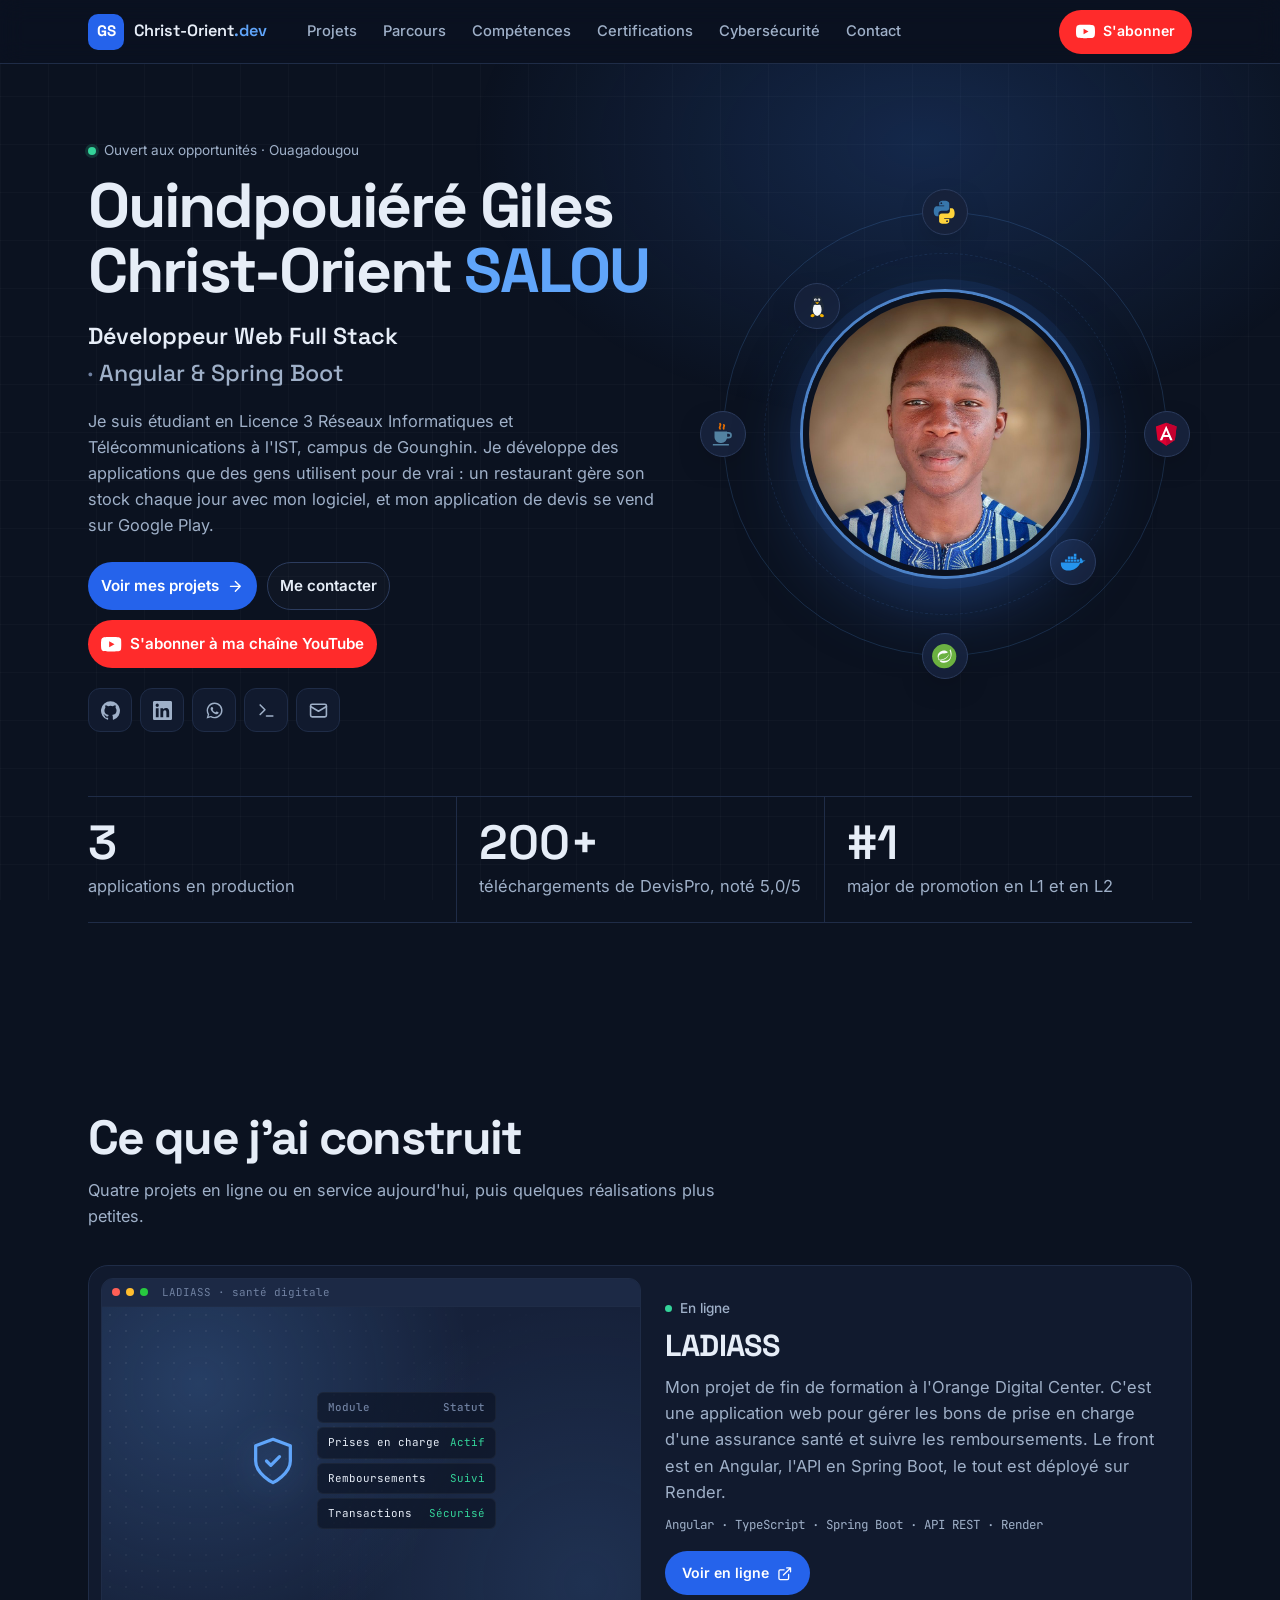
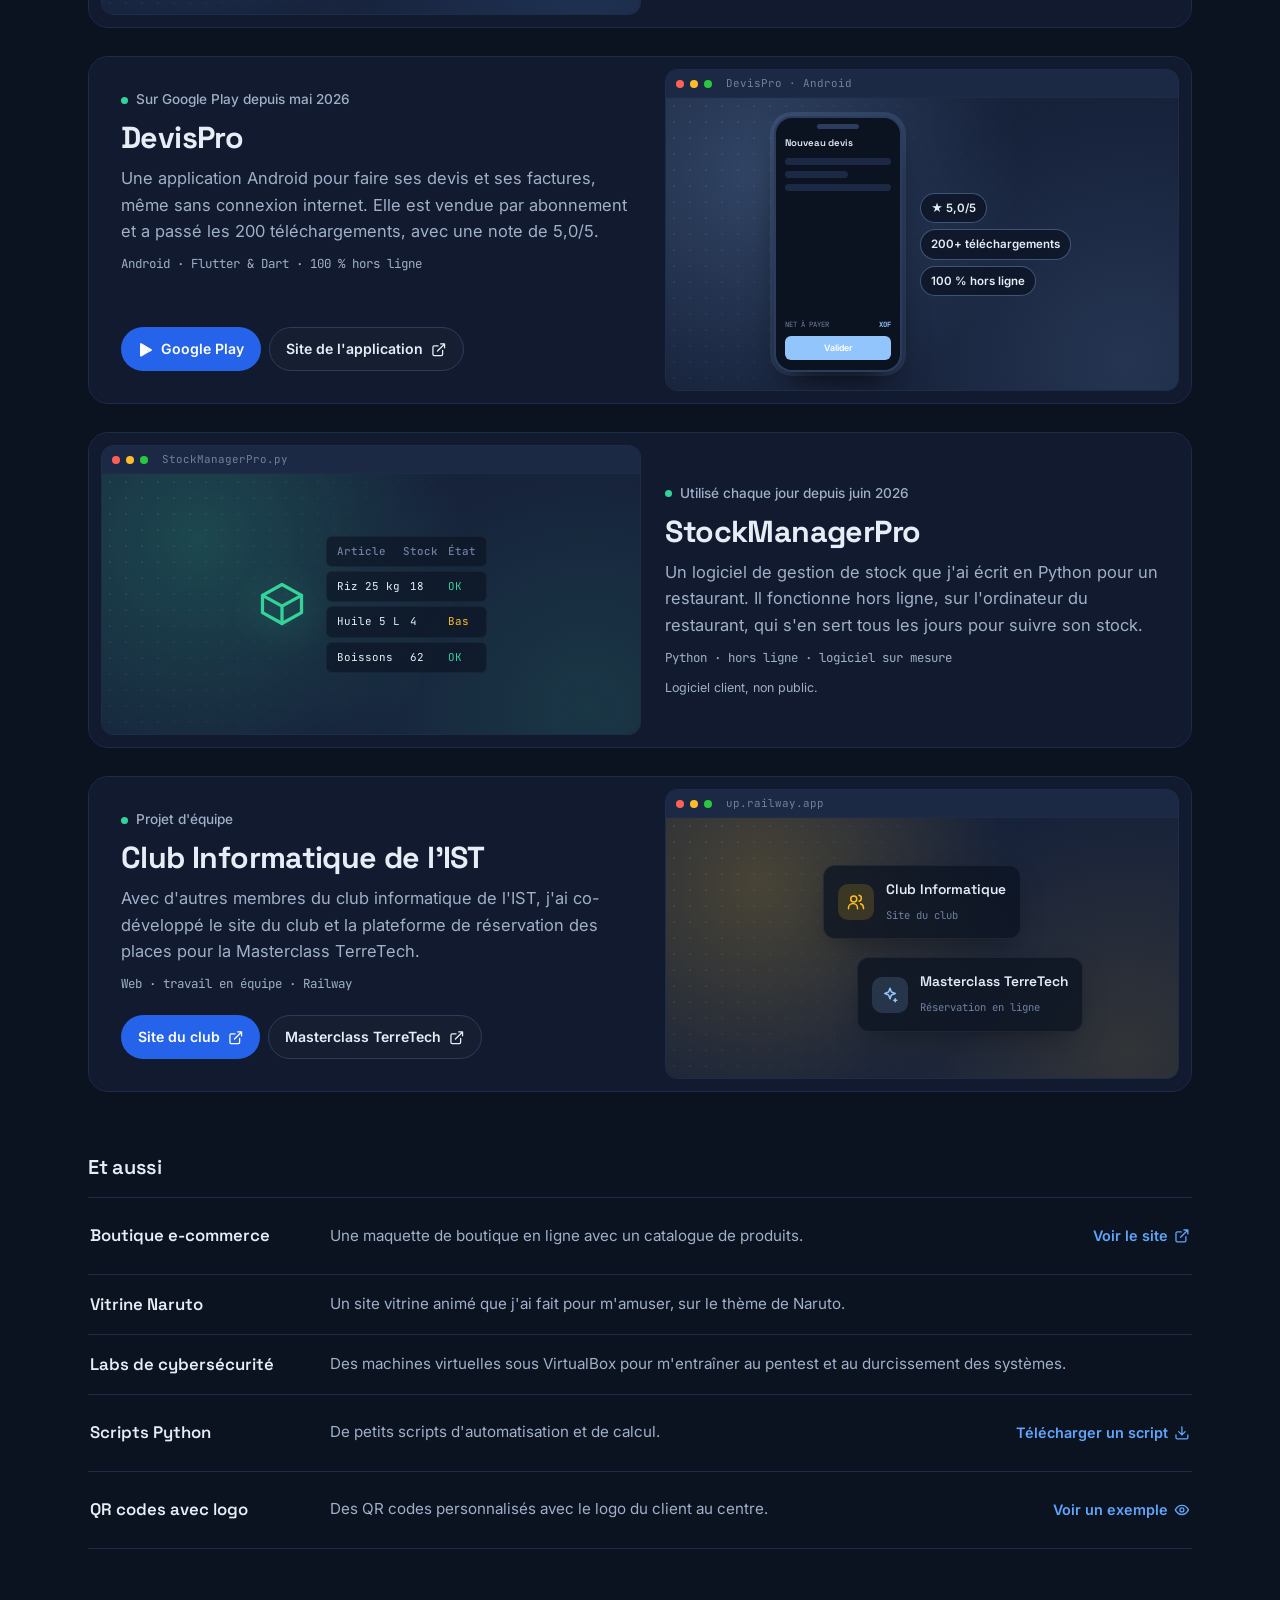
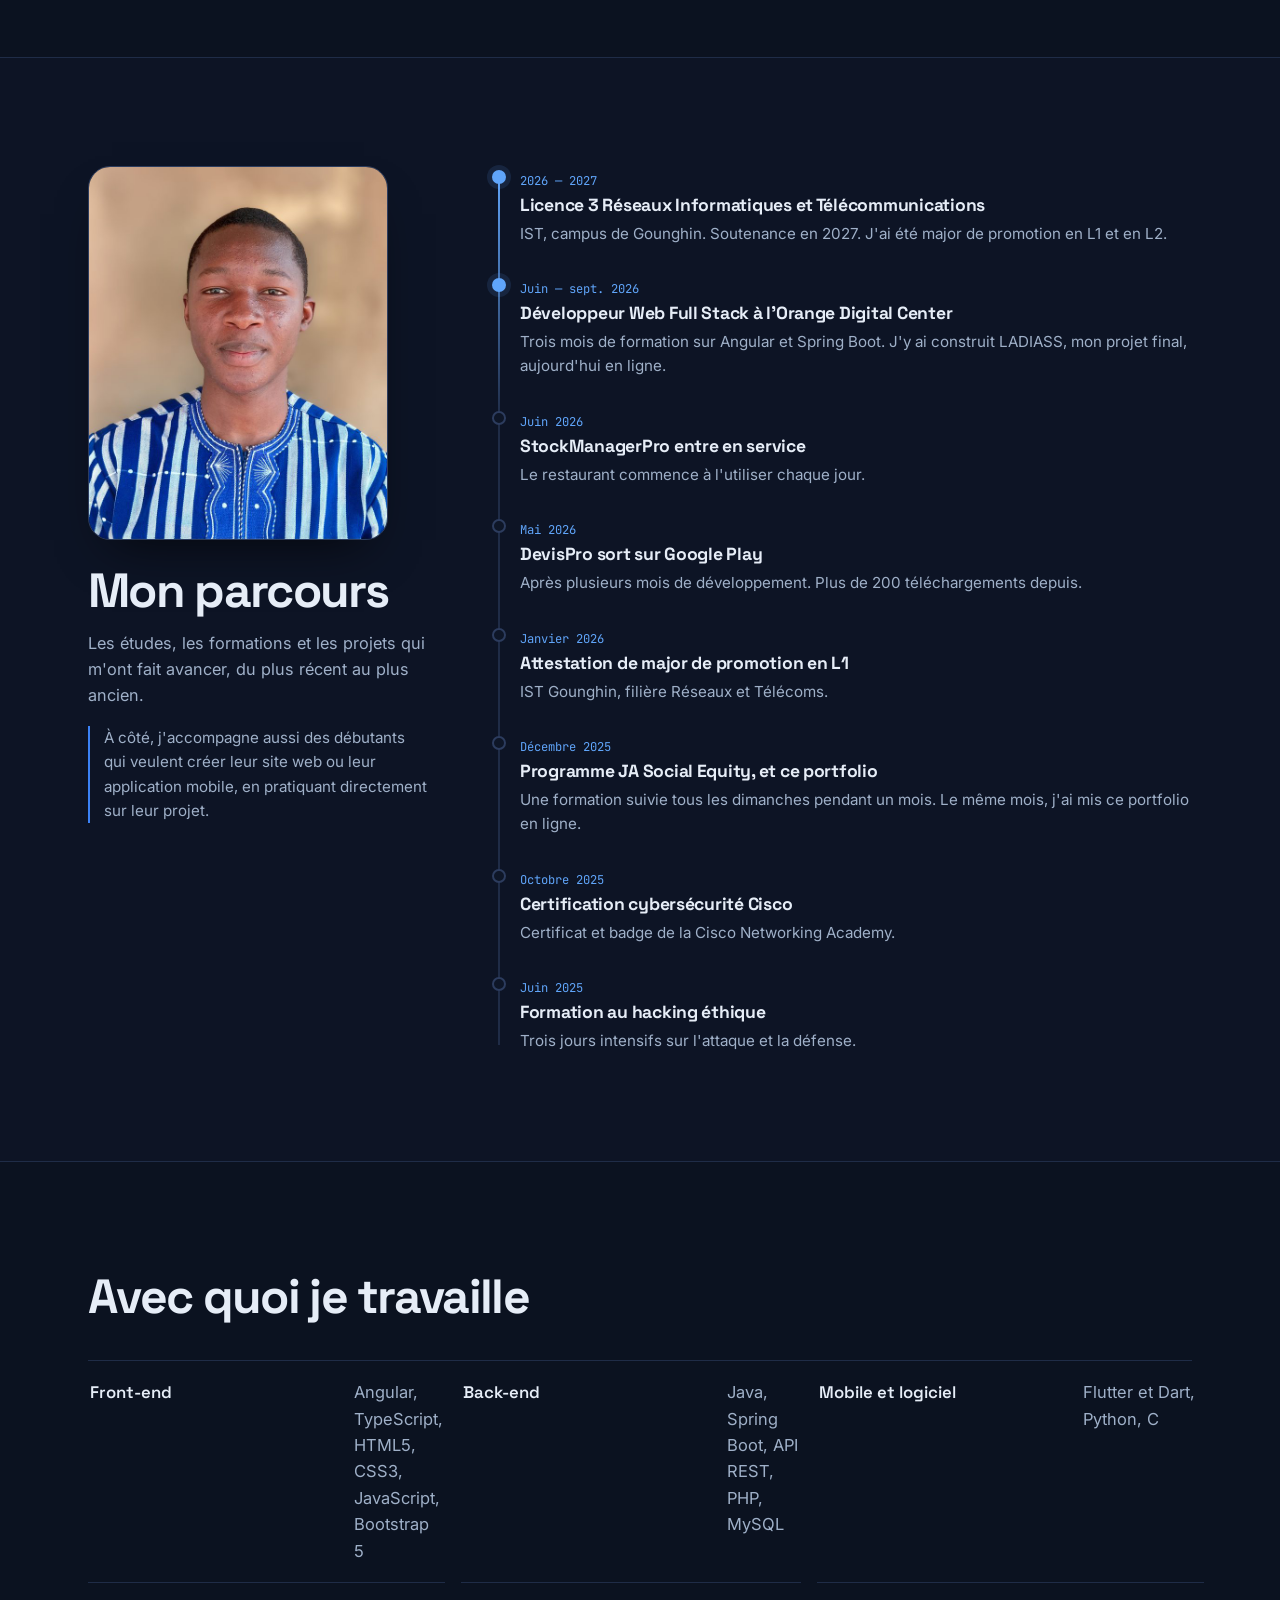
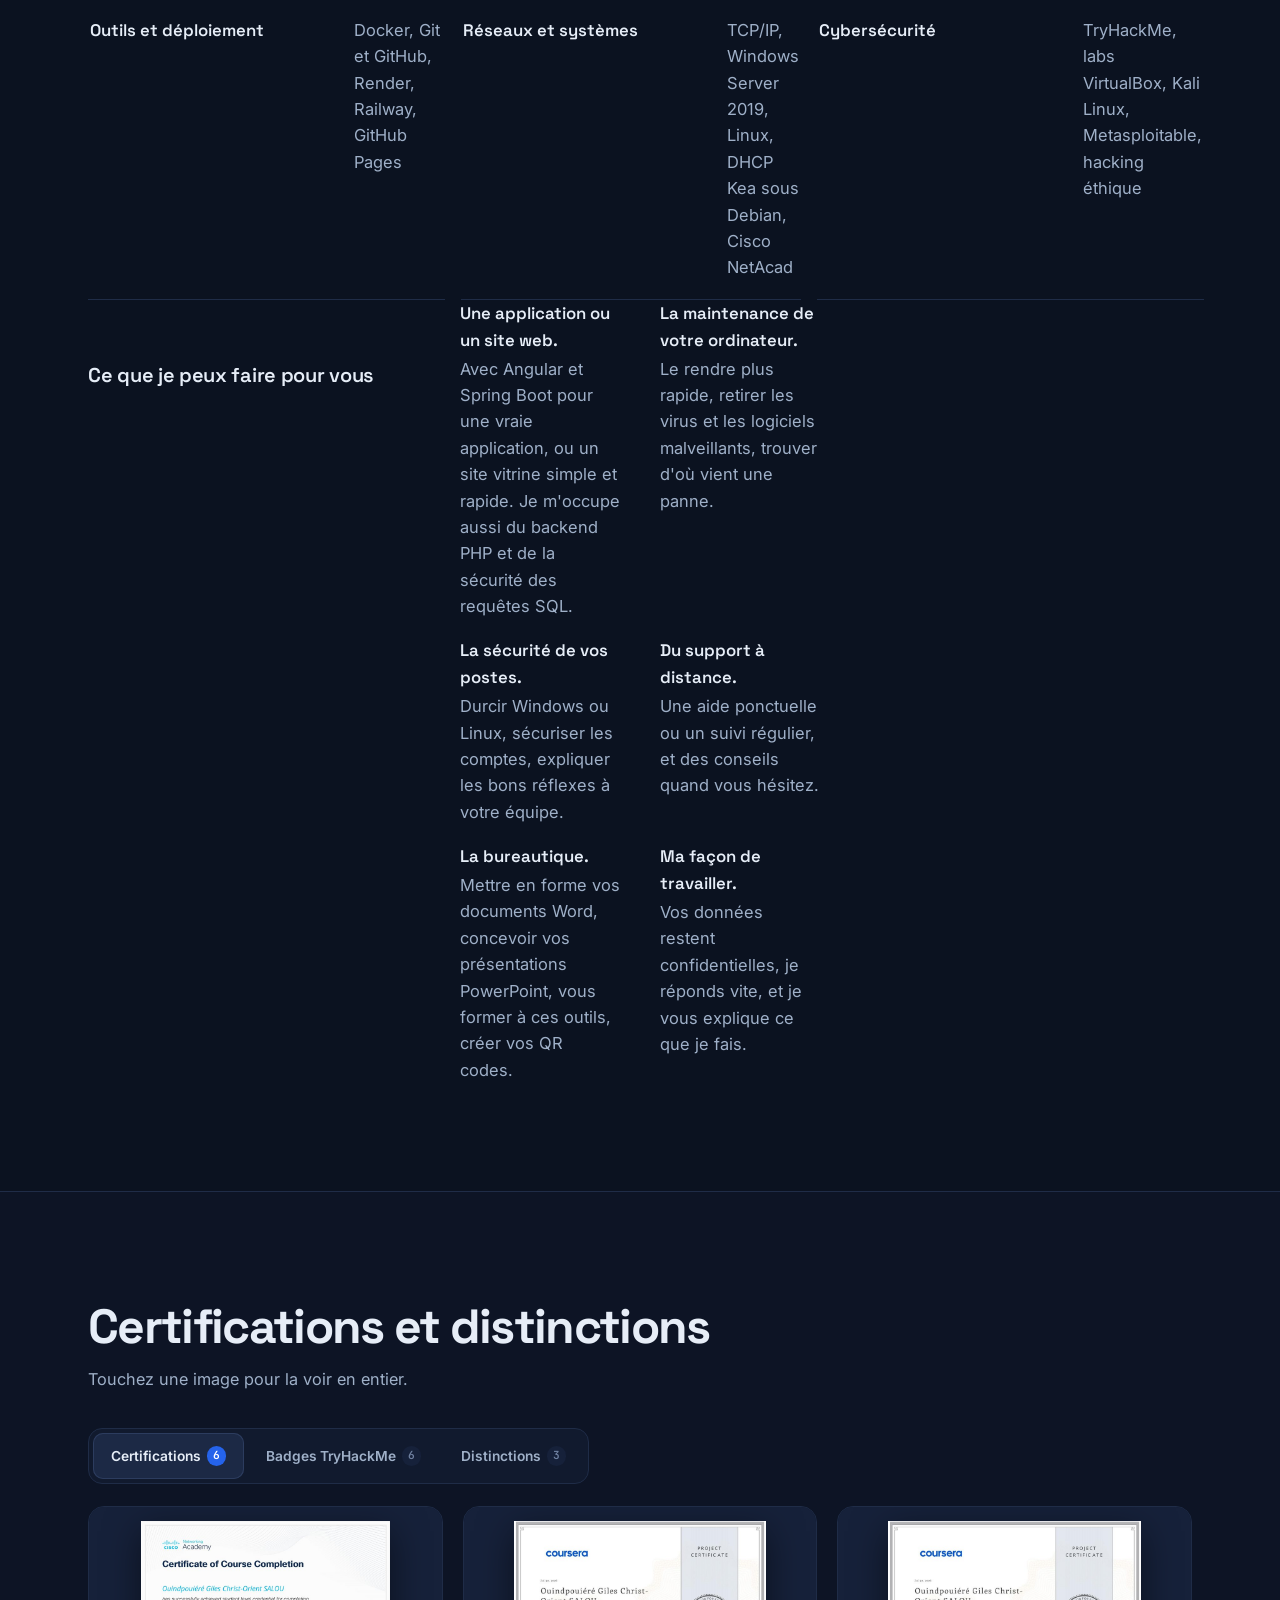
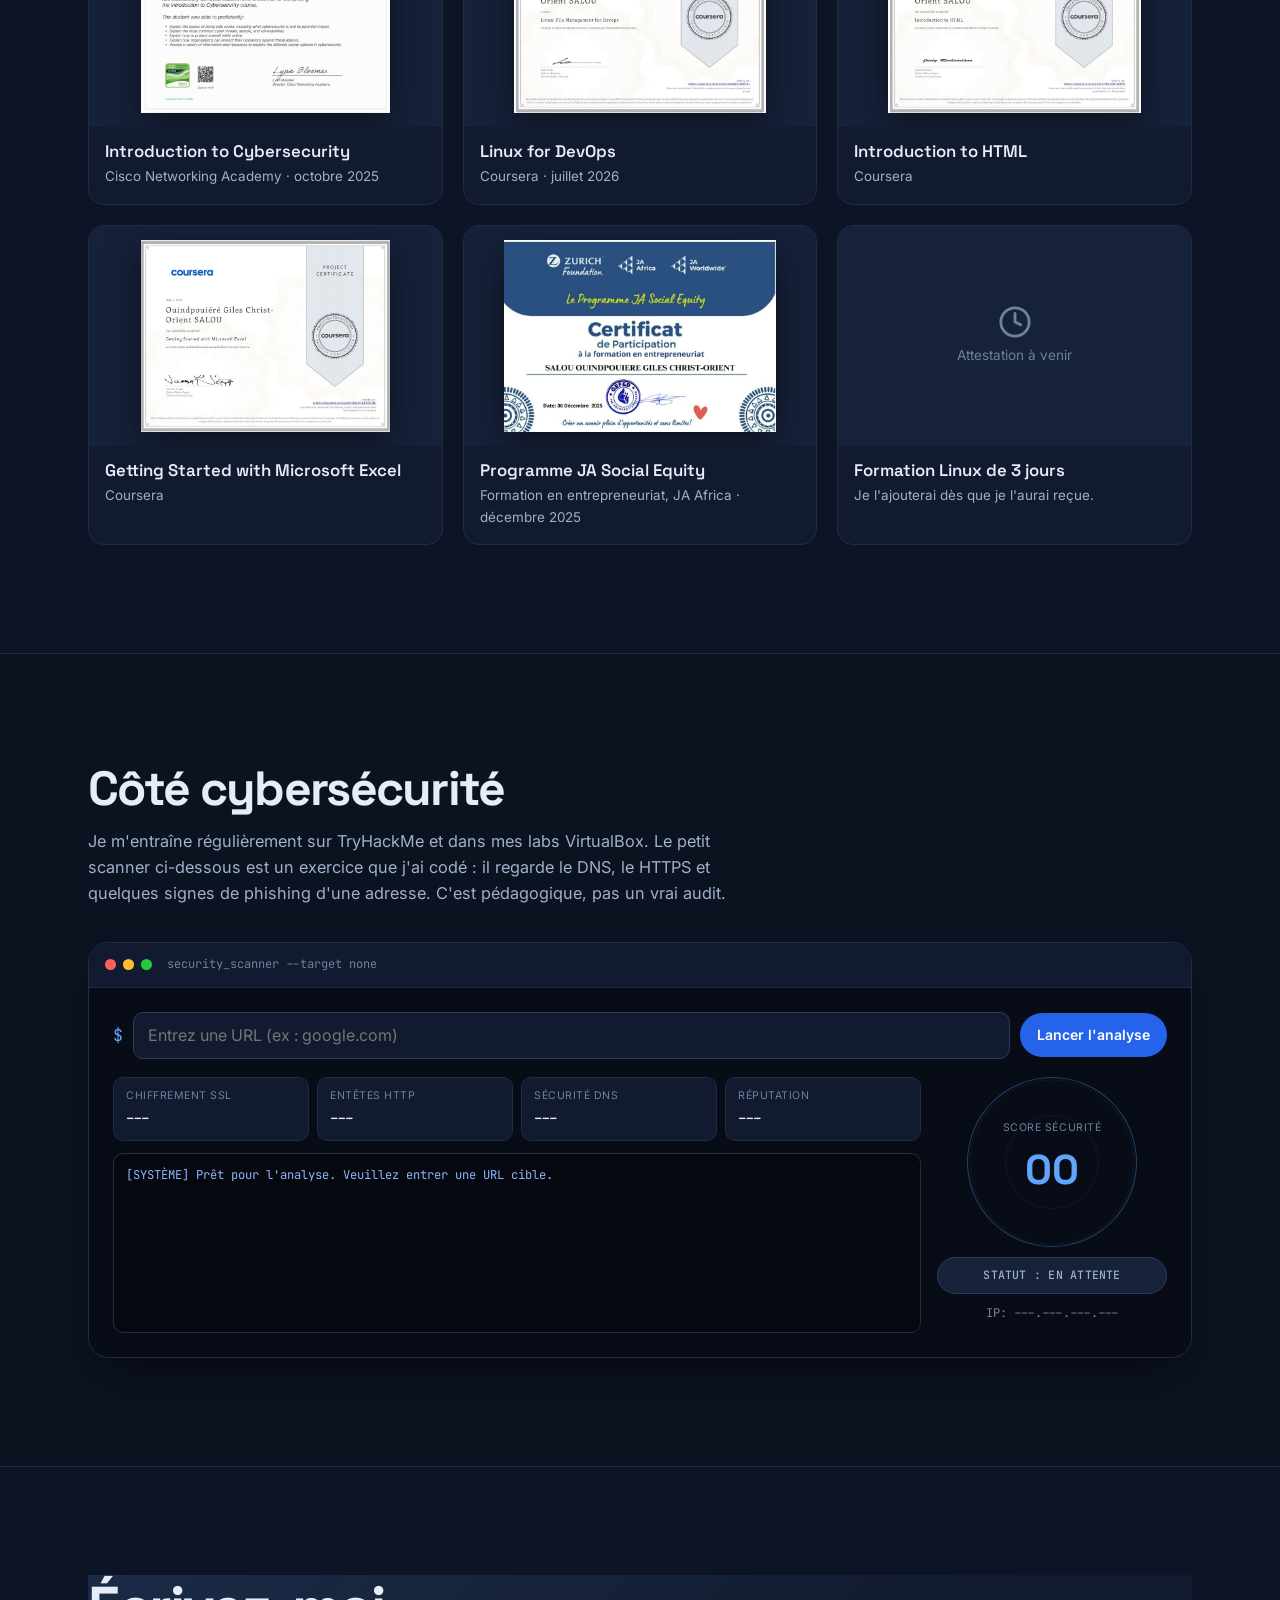
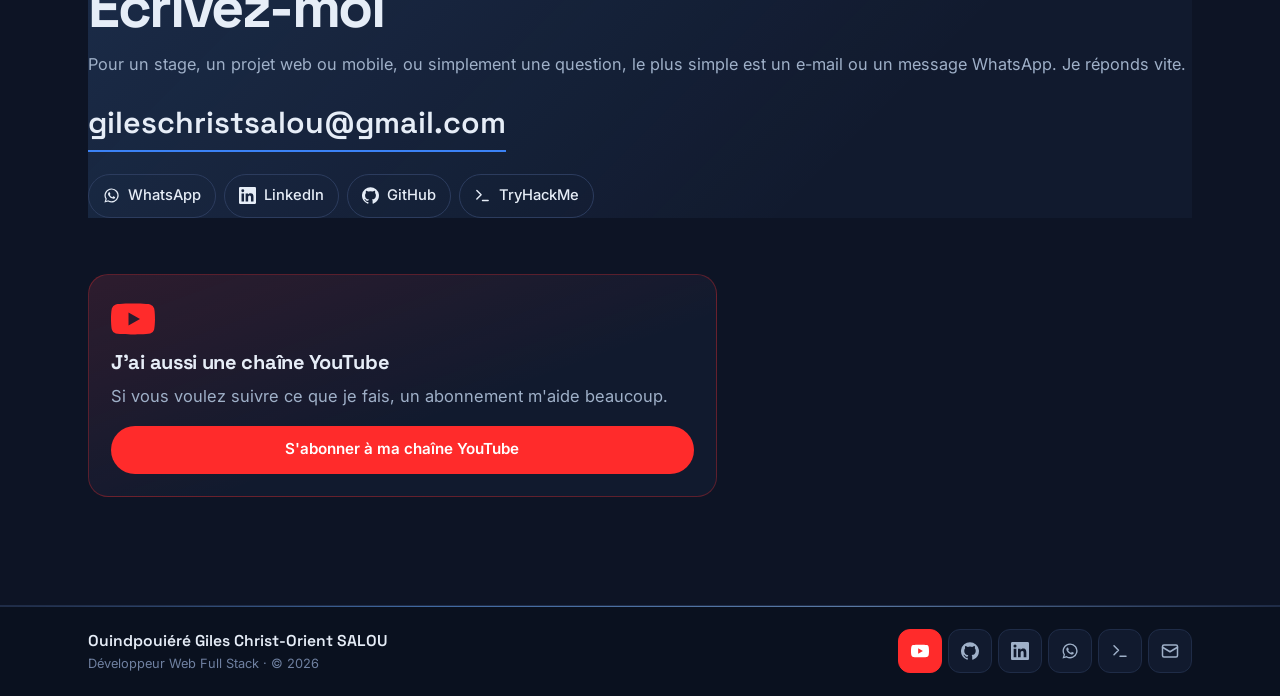
==== index.html @ e39d3906 "Portfolio v4 : ton plus personnel, technos en orbite, galerie mobile revue - Textes réécrits à la pr" ====
<!DOCTYPE html>
<html lang="fr">
<head>
    <meta charset="UTF-8">
    <meta name="viewport" content="width=device-width, initial-scale=1.0, viewport-fit=cover">
    <title>Ouindpouiéré Giles Christ-Orient SALOU — Développeur Web Full Stack</title>
    <meta name="description" content="Je suis Ouindpouiéré Giles Christ-Orient SALOU, développeur web full stack (Angular, Spring Boot) et étudiant en Licence 3 Réseaux Informatiques et Télécommunications à l'IST, à Ouagadougou.">
    <meta name="theme-color" content="#0b1220">

    <!-- Open Graph -->
    <meta property="og:title" content="Ouindpouiéré Giles Christ-Orient SALOU — Développeur Web Full Stack">
    <meta property="og:description" content="Étudiant à l'IST de Ouagadougou. LADIASS, DevisPro sur Google Play, StockManagerPro utilisé chaque jour par un restaurant.">
    <meta property="og:image" content="https://sgileschristorient-jpg.github.io/portfolio/images/thumbs/portrait.jpg">
    <meta property="og:url" content="https://sgileschristorient-jpg.github.io/portfolio/">
    <meta property="og:type" content="website">
    <meta name="twitter:card" content="summary_large_image">

    <link rel="preconnect" href="https://fonts.googleapis.com">
    <link rel="preconnect" href="https://fonts.gstatic.com" crossorigin>
    <link href="https://fonts.googleapis.com/css2?family=Space+Grotesk:wght@500;600;700&family=Inter:wght@400;500;600&family=JetBrains+Mono:wght@400;500&display=swap" rel="stylesheet">
    <link rel="stylesheet" href="style.css">
    <link rel="icon" href="images/thumbs/portrait.jpg">
</head>

<body>
    <svg width="0" height="0" style="position:absolute" aria-hidden="true">
        <defs>
            <symbol id="i-mail" viewBox="0 0 24 24"><rect x="2" y="4" width="20" height="16" rx="2"/><path d="m22 7-10 6L2 7"/></symbol>
            <symbol id="i-ext" viewBox="0 0 24 24"><path d="M15 3h6v6M10 14 21 3M18 13v6a2 2 0 0 1-2 2H5a2 2 0 0 1-2-2V8a2 2 0 0 1 2-2h6"/></symbol>
            <symbol id="i-arrow" viewBox="0 0 24 24"><path d="M5 12h14M12 5l7 7-7 7"/></symbol>
            <symbol id="i-download" viewBox="0 0 24 24"><path d="M21 15v4a2 2 0 0 1-2 2H5a2 2 0 0 1-2-2v-4M7 10l5 5 5-5M12 15V3"/></symbol>
            <symbol id="i-shield" viewBox="0 0 24 24"><path d="M12 22s8-4 8-10V5l-8-3-8 3v7c0 6 8 10 8 10z"/><path d="m9 12 2 2 4-4"/></symbol>
            <symbol id="i-code" viewBox="0 0 24 24"><path d="m16 18 6-6-6-6M8 6l-6 6 6 6"/></symbol>
            <symbol id="i-server" viewBox="0 0 24 24"><rect x="2" y="2" width="20" height="8" rx="2"/><rect x="2" y="14" width="20" height="8" rx="2"/><path d="M6 6h.01M6 18h.01"/></symbol>
            <symbol id="i-phone" viewBox="0 0 24 24"><rect x="5" y="2" width="14" height="20" rx="2"/><path d="M12 18h.01"/></symbol>
            <symbol id="i-package" viewBox="0 0 24 24"><path d="M21 8 12 3 3 8v8l9 5 9-5z"/><path d="m3 8 9 5 9-5M12 13v8"/></symbol>
            <symbol id="i-award" viewBox="0 0 24 24"><circle cx="12" cy="8" r="6"/><path d="M15.5 13 17 22l-5-3-5 3 1.5-9"/></symbol>
            <symbol id="i-terminal" viewBox="0 0 24 24"><path d="m4 17 6-6-6-6M12 19h8"/></symbol>
            <symbol id="i-eye" viewBox="0 0 24 24"><path d="M2 12s3.5-7 10-7 10 7 10 7-3.5 7-10 7S2 12 2 12z"/><circle cx="12" cy="12" r="3"/></symbol>
            <symbol id="i-cap" viewBox="0 0 24 24"><path d="M22 10 12 5 2 10l10 5 10-5z"/><path d="M6 12v5c3 2 9 2 12 0v-5"/></symbol>
            <symbol id="i-cog" viewBox="0 0 24 24"><circle cx="12" cy="12" r="3"/><path d="M12 2v3M12 19v3M2 12h3M19 12h3M4.9 4.9 7 7M17 17l2.1 2.1M4.9 19.1 7 17M17 7l2.1-2.1"/></symbol>
            <symbol id="i-users" viewBox="0 0 24 24"><circle cx="9" cy="8" r="4"/><path d="M2 21v-1a6 6 0 0 1 12 0v1M16 3.1a4 4 0 0 1 0 7.8M22 21v-1a6 6 0 0 0-4-5.7"/></symbol>
            <symbol id="i-headset" viewBox="0 0 24 24"><path d="M3 14v-2a9 9 0 0 1 18 0v2"/><rect x="2" y="14" width="5" height="7" rx="2"/><rect x="17" y="14" width="5" height="7" rx="2"/></symbol>
            <symbol id="i-file" viewBox="0 0 24 24"><path d="M14 2H6a2 2 0 0 0-2 2v16a2 2 0 0 0 2 2h12a2 2 0 0 0 2-2V8z"/><path d="M14 2v6h6M8 13h8M8 17h8"/></symbol>
            <symbol id="i-menu" viewBox="0 0 24 24"><path d="M3 6h18M3 12h18M3 18h18"/></symbol>
            <symbol id="i-x" viewBox="0 0 24 24"><path d="M18 6 6 18M6 6l12 12"/></symbol>
            <symbol id="i-zoom" viewBox="0 0 24 24"><circle cx="11" cy="11" r="7"/><path d="m21 21-4.3-4.3M11 8v6M8 11h6"/></symbol>
            <symbol id="i-pin" viewBox="0 0 24 24"><path d="M20 10c0 6-8 12-8 12s-8-6-8-12a8 8 0 0 1 16 0z"/><circle cx="12" cy="10" r="3"/></symbol>
            <symbol id="i-globe" viewBox="0 0 24 24"><circle cx="12" cy="12" r="10"/><path d="M2 12h20M12 2a15 15 0 0 1 0 20M12 2a15 15 0 0 0 0 20"/></symbol>
            <symbol id="i-qr" viewBox="0 0 24 24"><rect x="3" y="3" width="7" height="7" rx="1"/><rect x="14" y="3" width="7" height="7" rx="1"/><rect x="3" y="14" width="7" height="7" rx="1"/><path d="M14 14h3v3h-3zM21 14v.01M14 21h.01M17 21h4v-4"/></symbol>
            <symbol id="i-spark" viewBox="0 0 24 24"><path d="M12 3l1.9 5.1L19 10l-5.1 1.9L12 17l-1.9-5.1L5 10l5.1-1.9z"/><path d="M19 17v4M17 19h4"/></symbol>
            <symbol id="i-clock" viewBox="0 0 24 24"><circle cx="12" cy="12" r="10"/><path d="M12 6v6l4 2"/></symbol>
            <symbol id="i-medal" viewBox="0 0 24 24"><circle cx="12" cy="15" r="6"/><path d="M8.5 10 6 2h4l2 5 2-5h4l-2.5 8"/></symbol>
            <symbol id="i-layers" viewBox="0 0 24 24"><path d="m12 2 10 5-10 5L2 7z"/><path d="m2 17 10 5 10-5M2 12l10 5 10-5"/></symbol>
            <!-- Marques (remplies) -->
            <symbol id="b-github" viewBox="0 0 24 24"><path d="M12 .3a12 12 0 0 0-3.8 23.38c.6.12.82-.26.82-.57v-2.04c-3.34.72-4.04-1.61-4.04-1.61-.55-1.39-1.34-1.76-1.34-1.76-1.09-.74.08-.73.08-.73 1.2.08 1.84 1.24 1.84 1.24 1.07 1.83 2.8 1.3 3.49 1 .11-.78.42-1.3.76-1.6-2.67-.3-5.47-1.33-5.47-5.93 0-1.31.47-2.38 1.24-3.22-.14-.3-.54-1.52.1-3.18 0 0 1.01-.32 3.3 1.23a11.5 11.5 0 0 1 6 0c2.28-1.55 3.29-1.23 3.29-1.23.64 1.66.24 2.88.12 3.18a4.65 4.65 0 0 1 1.23 3.22c0 4.61-2.8 5.63-5.48 5.92.42.36.81 1.1.81 2.22v3.29c0 .31.21.69.82.57A12 12 0 0 0 12 .3"/></symbol>
            <symbol id="b-linkedin" viewBox="0 0 24 24"><path d="M20.45 20.45h-3.56v-5.57c0-1.33-.02-3.04-1.85-3.04-1.85 0-2.13 1.45-2.13 2.94v5.67H9.35V9h3.41v1.56h.05c.48-.9 1.64-1.85 3.37-1.85 3.6 0 4.27 2.37 4.27 5.46v6.28zM5.34 7.43a2.06 2.06 0 1 1 0-4.12 2.06 2.06 0 0 1 0 4.12zM7.12 20.45H3.56V9h3.56v11.45zM22.22 0H1.77C.79 0 0 .77 0 1.73v20.54C0 23.23.79 24 1.77 24h20.45c.98 0 1.78-.77 1.78-1.73V1.73C24 .77 23.2 0 22.22 0z"/></symbol>
            <symbol id="b-youtube" viewBox="0 0 24 24"><path d="M23.5 6.19a3.02 3.02 0 0 0-2.12-2.14C19.5 3.55 12 3.55 12 3.55s-7.5 0-9.38.5A3.02 3.02 0 0 0 .5 6.19C0 8.07 0 12 0 12s0 3.93.5 5.81a3.02 3.02 0 0 0 2.12 2.14c1.87.5 9.38.5 9.38.5s7.5 0 9.38-.5a3.02 3.02 0 0 0 2.12-2.14C24 15.93 24 12 24 12s0-3.93-.5-5.81zM9.55 15.57V8.43L15.82 12l-6.27 3.57z"/></symbol>
            <symbol id="b-whatsapp" viewBox="0 0 24 24"><path d="M12.04 2a9.9 9.9 0 0 0-8.5 14.98L2 22l5.16-1.5A9.93 9.93 0 1 0 12.04 2zm0 18.13a8.2 8.2 0 0 1-4.2-1.15l-.3-.18-3.06.89.9-2.98-.2-.31a8.2 8.2 0 1 1 6.86 3.73zm4.5-6.14c-.25-.12-1.46-.72-1.69-.8-.23-.08-.39-.12-.55.12-.17.25-.64.8-.78.97-.14.16-.29.18-.53.06a6.7 6.7 0 0 1-3.32-2.9c-.25-.43.25-.4.72-1.33.08-.17.04-.31-.02-.43l-.75-1.82c-.2-.48-.4-.41-.55-.42h-.47a.9.9 0 0 0-.65.3 2.74 2.74 0 0 0-.86 2.04c0 1.2.88 2.37 1 2.53.12.17 1.73 2.64 4.2 3.7 1.56.68 2.17.73 2.95.62.48-.07 1.46-.6 1.67-1.18.2-.58.2-1.08.14-1.18-.06-.1-.22-.17-.47-.28z"/></symbol>
            <symbol id="b-play" viewBox="0 0 24 24"><path d="M3.6 1.8c-.3.3-.5.8-.5 1.4v17.6c0 .6.2 1.1.5 1.4l.1.1 9.9-9.9v-.2L3.7 1.7l-.1.1zM16.9 15.7l-3.3-3.3v-.2l3.3-3.3.1.1 3.9 2.2c1.1.6 1.1 1.7 0 2.3l-3.9 2.2h-.1zM17 15.6 13.6 12.2 3.6 22.2c.4.4 1 .4 1.7.1L17 15.6M17 8.8 5.3 2.1c-.7-.4-1.3-.3-1.7.1l10 10L17 8.8z"/></symbol>
            <symbol id="i-left" viewBox="0 0 24 24"><path d="m15 18-6-6 6-6"/></symbol>
            <symbol id="i-right" viewBox="0 0 24 24"><path d="m9 18 6-6-6-6"/></symbol>
            <!-- Logos de technos (simplifiés) pour l'orbite autour de la photo -->
            <symbol id="t-angular" viewBox="0 0 24 24"><path fill="#dd0031" d="M12 1.6 2.6 4.9l1.5 12.4L12 22.4l7.9-5.1 1.5-12.4z"/><path fill="#c3002f" d="M12 1.6v20.8l7.9-5.1 1.5-12.4z"/><path fill="#fff" d="M12 4.4 6.2 17.4h2.2l1.2-2.9h4.8l1.2 2.9h2.2zm-1.7 8.3L12 8.6l1.7 4.1z"/></symbol>
            <symbol id="t-spring" viewBox="0 0 24 24"><circle cx="12" cy="12" r="11" fill="#6db33f"/><path fill="#fff" d="M17.6 5.6c-.5 1.1-1.2 2-2.1 2.7-1.8-1.7-4.6-2-6.8-.6a5.5 5.5 0 0 0 4.2 10c3.7-.4 6-3.7 5.8-8.4-.1-1.3-.4-2.5-1.1-3.7zM8.4 16.4a.6.6 0 1 1-.9-.8.6.6 0 0 1 .9.8zm8.2-1.8c-1.6 2.1-5 1.4-7.2 1.5 0 0-.4 0-.8.1l.6-.3c1.6-.5 2.3-.6 3.3-1.1 1.8-.9 3.6-2.9 4-5-.7 2-2.8 3.8-4.7 4.5-1.3.5-3.7 1-3.7 1l-.1-.1c-1.6-.8-1.6-4.2 1.3-5.3 1.3-.5 2.5-.2 3.8-.5 1.5-.3 3.2-1.4 3.9-2.9.8 2.5 1.7 6.3-.4 8.1z"/></symbol>
            <symbol id="t-java" viewBox="0 0 24 24"><path fill="none" stroke="#e76f00" stroke-width="1.6" stroke-linecap="round" d="M10 2.5c1.8 1.6-1.6 2.6 0 4.6M13.5 3.5c1.4 1.2-1.2 2-.1 3.6"/><path fill="#5382a1" d="M5 9.5h11.5v5.2A5.3 5.3 0 0 1 11.2 20h-.9A5.3 5.3 0 0 1 5 14.7z"/><path fill="none" stroke="#5382a1" stroke-width="1.6" d="M16.4 10.8h1.4a2.2 2.2 0 0 1 0 4.4h-1.6"/><path fill="#5382a1" d="M3.5 21h14.6v1.3H3.5z"/></symbol>
            <symbol id="t-python" viewBox="0 0 24 24"><path fill="#3776ab" d="M11.9 1.5c-4.8 0-4.5 2.1-4.5 2.1v2.2h4.6v.7H5.6S2.5 6.1 2.5 11s2.7 4.7 2.7 4.7h1.6v-2.3s-.1-2.7 2.7-2.7h4.5s2.6 0 2.6-2.5V4.1s.4-2.6-4.7-2.6zM9.4 3a.8.8 0 1 1 0 1.6.8.8 0 0 1 0-1.6z"/><path fill="#ffd43b" d="M12.1 22.5c4.8 0 4.5-2.1 4.5-2.1v-2.2H12v-.7h6.4s3.1.4 3.1-4.5-2.7-4.7-2.7-4.7h-1.6v2.3s.1 2.7-2.7 2.7H10s-2.6 0-2.6 2.5v4.1s-.4 2.6 4.7 2.6zm2.5-1.5a.8.8 0 1 1 0-1.6.8.8 0 0 1 0 1.6z"/></symbol>
            <symbol id="t-docker" viewBox="0 0 24 24"><path fill="#2496ed" d="M4.5 9.5h2.3v2.2H4.5zm2.7 0h2.3v2.2H7.2zm2.7 0h2.3v2.2H9.9zm2.7 0h2.3v2.2h-2.3zM7.2 6.9h2.3v2.2H7.2zm2.7 0h2.3v2.2H9.9zm2.7 0h2.3v2.2h-2.3zm0-2.6h2.3v2.2h-2.3zm2.7 5.2h2.3v2.2h-2.3z"/><path fill="#2496ed" d="M23.2 10.9c-.5-.4-1.7-.5-2.6-.3-.1-.9-.7-1.7-1.6-2.4l-.3-.2-.2.3c-.4.6-.6 1.5-.5 2.3 0 .3.1.8.4 1.2-.3.2-.9.4-1.6.4H.9l-.1.4c-.1 1.5.1 3.4 1.3 4.9 1.2 1.4 3 2.1 5.4 2.1 5.1 0 8.9-2.4 10.7-6.6.7 0 2.2 0 3-1.5l.2-.4z"/></symbol>
            <symbol id="t-linux" viewBox="0 0 24 24"><ellipse cx="12" cy="13.5" rx="6.2" ry="8" fill="#1f2937"/><ellipse cx="12" cy="15.2" rx="4" ry="5.6" fill="#f8fafc"/><circle cx="12" cy="6.6" r="4.4" fill="#1f2937"/><circle cx="10.4" cy="6.2" r="1.2" fill="#fff"/><circle cx="13.6" cy="6.2" r="1.2" fill="#fff"/><circle cx="10.6" cy="6.4" r=".55" fill="#111"/><circle cx="13.4" cy="6.4" r=".55" fill="#111"/><path fill="#f5b301" d="M10.2 8.4h3.6L12 10.2zM6 20.5c.6-1.6 2.6-1.8 3.4-.7.6.9 0 2-1.6 2.2-1.2.1-2.1-.6-1.8-1.5zm12 0c-.6-1.6-2.6-1.8-3.4-.7-.6.9 0 2 1.6 2.2 1.2.1 2.1-.6 1.8-1.5z"/></symbol>
        </defs>
    </svg>
    <a class="skip-link" href="#main">Aller au contenu</a>
    <div class="scroll-progress" id="scroll-progress" aria-hidden="true"></div>

    <!-- ======= EN-TÊTE ======= -->
    <header class="site-header">
        <div class="wrap header-inner">
            <a href="#accueil" class="brand" aria-label="Accueil">
                <span class="brand-mark">GS</span>
                <span class="brand-text">Christ-Orient<span>.dev</span></span>
            </a>
            <nav class="main-nav" id="main-nav" aria-label="Navigation principale">
                <a href="#projets">Projets</a>
                <a href="#parcours">Parcours</a>
                <a href="#competences">Compétences</a>
                <a href="#certifications">Certifications</a>
                <a href="#cyber">Cybersécurité</a>
                <a href="#contact">Contact</a>
            </nav>
            <a href="https://www.youtube.com/@Orient-e7m?sub_confirmation=1" target="_blank" rel="noopener" class="btn btn-yt btn-sm header-yt" aria-label="S'abonner à ma chaîne YouTube">
                <svg class="ic fill"><use href="#b-youtube"/></svg><span>S'abonner</span>
            </a>
            <button class="nav-toggle" id="nav-toggle" type="button" aria-label="Ouvrir le menu" aria-expanded="false" aria-controls="drawer">
                <span></span><span></span><span></span>
            </button>
        </div>
    </header>

    <!-- ======= MENU MOBILE ======= -->
    <div class="drawer" id="drawer">
        <div class="drawer-scrim" data-close></div>
        <nav class="drawer-panel" aria-label="Menu">
            <p class="drawer-title">Menu</p>
            <a class="drawer-link" href="#accueil"><svg class="ic"><use href="#i-spark"/></svg> Accueil</a>
            <a class="drawer-link" href="#projets"><svg class="ic"><use href="#i-layers"/></svg> Projets</a>
            <a class="drawer-link" href="#parcours"><svg class="ic"><use href="#i-cap"/></svg> Parcours</a>
            <a class="drawer-link" href="#competences"><svg class="ic"><use href="#i-code"/></svg> Compétences</a>
            <a class="drawer-link" href="#certifications"><svg class="ic"><use href="#i-award"/></svg> Certifications</a>
            <a class="drawer-link" href="#cyber"><svg class="ic"><use href="#i-shield"/></svg> Cybersécurité</a>
            <a class="drawer-link" href="#contact"><svg class="ic"><use href="#i-mail"/></svg> Contact</a>
            <div class="drawer-foot">
                <a href="https://www.youtube.com/@Orient-e7m?sub_confirmation=1" target="_blank" rel="noopener" class="btn btn-yt"><svg class="ic fill"><use href="#b-youtube"/></svg> S'abonner sur YouTube</a>
                <ul class="socials" aria-label="Réseaux">
                    <li><a href="https://github.com/sgileschristorient-jpg" target="_blank" rel="noopener" aria-label="GitHub"><svg class="ic fill"><use href="#b-github"/></svg></a></li>
                    <li><a href="https://www.linkedin.com/in/giles-christ-orient-salou-454179334/" target="_blank" rel="noopener" aria-label="LinkedIn"><svg class="ic fill"><use href="#b-linkedin"/></svg></a></li>
                    <li><a href="https://wa.me/57222160" target="_blank" rel="noopener" aria-label="WhatsApp"><svg class="ic fill"><use href="#b-whatsapp"/></svg></a></li>
                    <li><a href="mailto:gileschristsalou@gmail.com" aria-label="E-mail"><svg class="ic"><use href="#i-mail"/></svg></a></li>
                </ul>
            </div>
        </nav>
    </div>

    <main id="main">

        <!-- ======= ACCUEIL ======= -->
        <section id="accueil" class="hero">
            <div class="wrap hero-grid">
                <div class="hero-photo">
                    <div class="photo-stage">
                        <!-- Technos qui gravitent autour de la photo -->
                        <div class="orbit orbit-outer" aria-hidden="true">
                            <span class="orb" style="--a: 0deg" title="Angular"><svg><use href="#t-angular"/></svg></span>
                            <span class="orb" style="--a: 90deg" title="Spring Boot"><svg><use href="#t-spring"/></svg></span>
                            <span class="orb" style="--a: 180deg" title="Java"><svg><use href="#t-java"/></svg></span>
                            <span class="orb" style="--a: 270deg" title="Python"><svg><use href="#t-python"/></svg></span>
                        </div>
                        <div class="orbit orbit-inner" aria-hidden="true">
                            <span class="orb" style="--a: 45deg" title="Docker"><svg><use href="#t-docker"/></svg></span>
                            <span class="orb" style="--a: 225deg" title="Linux"><svg><use href="#t-linux"/></svg></span>
                        </div>
                        <button class="photo-frame" type="button" data-zoom="images/logo.JPG" data-title="Ouindpouiéré Giles Christ-Orient SALOU" aria-label="Agrandir la photo">
                            <img src="images/thumbs/portrait.jpg" alt="Portrait de Ouindpouiéré Giles Christ-Orient SALOU" width="800" height="800" fetchpriority="high">
                        </button>
                    </div>
                </div>

                <div class="hero-text">
                    <p class="hero-status"><span class="dot"></span>Ouvert aux opportunités · Ouagadougou</p>
                    <h1><span class="name-line">Ouindpouiéré Giles</span> <span class="name-line">Christ-Orient <span class="accent-name">SALOU</span></span></h1>
                    <p class="hero-role">Développeur Web Full Stack <span>Angular &amp; Spring Boot</span></p>
                    <p class="hero-lead">
                        Je suis étudiant en Licence 3 Réseaux Informatiques et Télécommunications à l'IST, campus de Gounghin.
                        Je développe des applications que des gens utilisent pour de vrai : un restaurant gère son stock
                        chaque jour avec mon logiciel, et mon application de devis se vend sur Google Play.
                    </p>
                    <div class="hero-cta">
                        <a href="#projets" class="btn btn-primary">Voir mes projets <svg class="ic"><use href="#i-arrow"/></svg></a>
                        <a href="#contact" class="btn btn-ghost">Me contacter</a>
                        <a href="https://www.youtube.com/@Orient-e7m?sub_confirmation=1" target="_blank" rel="noopener" class="btn btn-yt hero-yt">
                            <svg class="ic fill"><use href="#b-youtube"/></svg> S'abonner à ma chaîne YouTube
                        </a>
                    </div>
                    <ul class="socials" aria-label="Réseaux">
                        <li><a href="https://github.com/sgileschristorient-jpg" target="_blank" rel="noopener" aria-label="GitHub"><svg class="ic fill"><use href="#b-github"/></svg></a></li>
                        <li><a href="https://www.linkedin.com/in/giles-christ-orient-salou-454179334/" target="_blank" rel="noopener" aria-label="LinkedIn"><svg class="ic fill"><use href="#b-linkedin"/></svg></a></li>
                        <li><a href="https://wa.me/57222160" target="_blank" rel="noopener" aria-label="WhatsApp"><svg class="ic fill"><use href="#b-whatsapp"/></svg></a></li>
                        <li><a href="https://tryhackme.com/p/sgileschristorient?tab=badges" target="_blank" rel="noopener" aria-label="TryHackMe"><svg class="ic"><use href="#i-terminal"/></svg></a></li>
                        <li><a href="mailto:gileschristsalou@gmail.com" aria-label="E-mail"><svg class="ic"><use href="#i-mail"/></svg></a></li>
                    </ul>
                </div>
            </div>

            <div class="wrap">
                <ul class="facts">
                    <li><strong data-count="3">3</strong><span>applications en production</span></li>
                    <li><strong data-count="200" data-suffix="+">200+</strong><span>téléchargements de DevisPro, noté 5,0/5</span></li>
                    <li><strong data-count="1" data-prefix="#">#1</strong><span>major de promotion en L1 et en L2</span></li>
                </ul>
            </div>
        </section>

        <!-- ======= PROJETS ======= -->
        <section id="projets" class="section">
            <div class="wrap">
                <header class="section-head reveal">
                    <h2>Ce que j'ai construit</h2>
                    <p class="section-intro">Quatre projets en ligne ou en service aujourd'hui, puis quelques réalisations plus petites.</p>
                </header>

                <div class="projects">
                    <!-- LADIASS -->
                    <article class="project reveal" style="--tint: 96, 165, 250">
                        <div class="shot shot-art" aria-hidden="true">
                            <span class="shot-bar"><i></i><i></i><i></i><span class="mono">LADIASS · santé digitale</span></span>
                            <div class="art">
                                <svg class="ic"><use href="#i-shield"/></svg>
                                <div class="art-rows cols-2 mono">
                                    <span><b>Module</b><b>Statut</b></span>
                                    <span><em>Prises en charge</em><em class="ok">Actif</em></span>
                                    <span><em>Remboursements</em><em class="ok">Suivi</em></span>
                                    <span><em>Transactions</em><em class="ok">Sécurisé</em></span>
                                </div>
                            </div>
                        </div>
                        <div class="project-body">
                            <p class="project-status"><span class="dot"></span>En ligne</p>
                            <h3>LADIASS</h3>
                            <p>Mon projet de fin de formation à l'Orange Digital Center. C'est une application web pour gérer les bons de prise en charge d'une assurance santé et suivre les remboursements. Le front est en Angular, l'API en Spring Boot, le tout est déployé sur Render.</p>
                            <p class="stack mono">Angular · TypeScript · Spring Boot · API REST · Render</p>
                            <div class="project-links">
                                <a href="https://ladiass-frontend.onrender.com/login" target="_blank" rel="noopener" class="btn btn-primary btn-sm">Voir en ligne <svg class="ic"><use href="#i-ext"/></svg></a>
                            </div>
                        </div>
                    </article>

                    <!-- DevisPro -->
                    <article class="project reveal" style="--tint: 147, 197, 253">
                        <div class="shot shot-art" aria-hidden="true">
                            <span class="shot-bar"><i></i><i></i><i></i><span class="mono">DevisPro · Android</span></span>
                            <div class="art art-phone">
                                <div class="phone">
                                    <span class="ph-notch"></span>
                                    <span class="ph-title">Nouveau devis</span>
                                    <span class="ph-line"></span><span class="ph-line short"></span><span class="ph-line"></span>
                                    <span class="ph-total mono">NET À PAYER <b>XOF</b></span>
                                    <span class="ph-btn">Valider</span>
                                </div>
                                <div class="float-chips">
                                    <span class="fchip"><span class="stars">★</span> 5,0/5</span>
                                    <span class="fchip">200+ téléchargements</span>
                                    <span class="fchip">100 % hors ligne</span>
                                </div>
                            </div>
                        </div>
                        <div class="project-body">
                            <p class="project-status"><span class="dot"></span>Sur Google Play depuis mai 2026</p>
                            <h3>DevisPro</h3>
                            <p>Une application Android pour faire ses devis et ses factures, même sans connexion internet. Elle est vendue par abonnement et a passé les 200 téléchargements, avec une note de 5,0/5.</p>
                            <p class="stack mono">Android · Flutter &amp; Dart · 100 % hors ligne</p>
                            <div class="project-links">
                                <a href="https://play.google.com/store/apps/details?id=com.devispro.facture" target="_blank" rel="noopener" class="btn btn-primary btn-sm"><svg class="ic fill"><use href="#b-play"/></svg> Google Play</a>
                                <a href="https://sgileschristorient-jpg.github.io/DevisPro-Facture/index.html" target="_blank" rel="noopener" class="btn btn-ghost btn-sm">Site de l'application <svg class="ic"><use href="#i-ext"/></svg></a>
                            </div>
                        </div>
                    </article>

                    <!-- StockManagerPro -->
                    <article class="project reveal" style="--tint: 52, 211, 153">
                        <div class="shot shot-art" aria-hidden="true">
                            <span class="shot-bar"><i></i><i></i><i></i><span class="mono">StockManagerPro.py</span></span>
                            <div class="art">
                                <svg class="ic"><use href="#i-package"/></svg>
                                <div class="art-rows mono">
                                    <span><b>Article</b><b>Stock</b><b>État</b></span>
                                    <span><em>Riz 25 kg</em><em>18</em><em class="ok">OK</em></span>
                                    <span><em>Huile 5 L</em><em>4</em><em class="low">Bas</em></span>
                                    <span><em>Boissons</em><em>62</em><em class="ok">OK</em></span>
                                </div>
                            </div>
                        </div>
                        <div class="project-body">
                            <p class="project-status"><span class="dot"></span>Utilisé chaque jour depuis juin 2026</p>
                            <h3>StockManagerPro</h3>
                            <p>Un logiciel de gestion de stock que j'ai écrit en Python pour un restaurant. Il fonctionne hors ligne, sur l'ordinateur du restaurant, qui s'en sert tous les jours pour suivre son stock.</p>
                            <p class="stack mono">Python · hors ligne · logiciel sur mesure</p>
                            <p class="note">Logiciel client, non public.</p>
                        </div>
                    </article>

                    <!-- Club Informatique -->
                    <article class="project reveal" style="--tint: 251, 191, 36">
                        <div class="shot shot-art" aria-hidden="true">
                            <span class="shot-bar"><i></i><i></i><i></i><span class="mono">up.railway.app</span></span>
                            <div class="art art-duo">
                                <div class="win">
                                    <span class="win-ic"><svg class="ic"><use href="#i-users"/></svg></span>
                                    <span><b>Club Informatique</b><em class="mono">Site du club</em></span>
                                </div>
                                <div class="win win-2">
                                    <span class="win-ic"><svg class="ic"><use href="#i-spark"/></svg></span>
                                    <span><b>Masterclass TerreTech</b><em class="mono">Réservation en ligne</em></span>
                                </div>
                            </div>
                        </div>
                        <div class="project-body">
                            <p class="project-status"><span class="dot"></span>Projet d'équipe</p>
                            <h3>Club Informatique de l'IST</h3>
                            <p>Avec d'autres membres du club informatique de l'IST, j'ai co-développé le site du club et la plateforme de réservation des places pour la Masterclass TerreTech.</p>
                            <p class="stack mono">Web · travail en équipe · Railway</p>
                            <div class="project-links">
                                <a href="https://istclubinformatique.up.railway.app/" target="_blank" rel="noopener" class="btn btn-primary btn-sm">Site du club <svg class="ic"><use href="#i-ext"/></svg></a>
                                <a href="https://masterclassterretech-ist-ci.up.railway.app/" target="_blank" rel="noopener" class="btn btn-ghost btn-sm">Masterclass TerreTech <svg class="ic"><use href="#i-ext"/></svg></a>
                            </div>
                        </div>
                    </article>
                </div>

                <h3 class="sub-title reveal">Et aussi</h3>
                <ul class="others reveal">
                    <li>
                        <strong>Boutique e-commerce</strong>
                        <span>Une maquette de boutique en ligne avec un catalogue de produits.</span>
                        <a href="https://sgileschristorient-jpg.github.io/mon-site-vitrine/" target="_blank" rel="noopener">Voir le site <svg class="ic"><use href="#i-ext"/></svg></a>
                    </li>
                    <li>
                        <strong>Vitrine Naruto</strong>
                        <span>Un site vitrine animé que j'ai fait pour m'amuser, sur le thème de Naruto.</span>
                    </li>
                    <li>
                        <strong>Labs de cybersécurité</strong>
                        <span>Des machines virtuelles sous VirtualBox pour m'entraîner au pentest et au durcissement des systèmes.</span>
                    </li>
                    <li>
                        <strong>Scripts Python</strong>
                        <span>De petits scripts d'automatisation et de calcul.</span>
                        <a href="scripts/calcul.py" download>Télécharger un script <svg class="ic"><use href="#i-download"/></svg></a>
                    </li>
                    <li>
                        <strong>QR codes avec logo</strong>
                        <span>Des QR codes personnalisés avec le logo du client au centre.</span>
                        <button type="button" class="link-btn" data-zoom="qrcodes/whatsapp.png" data-title="Exemple de QR code avec logo">Voir un exemple <svg class="ic"><use href="#i-eye"/></svg></button>
                    </li>
                </ul>
            </div>
        </section>

        <!-- ======= PARCOURS ======= -->
        <section id="parcours" class="section section-alt">
            <div class="wrap parcours-grid">
                <header class="section-head reveal">
                    <figure class="parcours-photo">
                        <img src="images/thumbs/avatar.jpg" alt="Ouindpouiéré Giles Christ-Orient SALOU" loading="lazy" width="640" height="800">
                    </figure>
                    <h2>Mon parcours</h2>
                    <p class="section-intro">Les études, les formations et les projets qui m'ont fait avancer, du plus récent au plus ancien.</p>
                    <p class="aside-note">À côté, j'accompagne aussi des débutants qui veulent créer leur site web ou leur application mobile, en pratiquant directement sur leur projet.</p>
                </header>

                <ol class="timeline">
                    <li class="reveal is-now">
                        <span class="tl-date mono">2026 — 2027</span>
                        <h3>Licence 3 Réseaux Informatiques et Télécommunications</h3>
                        <p>IST, campus de Gounghin. Soutenance en 2027. J'ai été major de promotion en L1 et en L2.</p>
                    </li>
                    <li class="reveal is-now">
                        <span class="tl-date mono">Juin — sept. 2026</span>
                        <h3>Développeur Web Full Stack à l'Orange Digital Center</h3>
                        <p>Trois mois de formation sur Angular et Spring Boot. J'y ai construit LADIASS, mon projet final, aujourd'hui en ligne.</p>
                    </li>
                    <li class="reveal">
                        <span class="tl-date mono">Juin 2026</span>
                        <h3>StockManagerPro entre en service</h3>
                        <p>Le restaurant commence à l'utiliser chaque jour.</p>
                    </li>
                    <li class="reveal">
                        <span class="tl-date mono">Mai 2026</span>
                        <h3>DevisPro sort sur Google Play</h3>
                        <p>Après plusieurs mois de développement. Plus de 200 téléchargements depuis.</p>
                    </li>
                    <li class="reveal">
                        <span class="tl-date mono">Janvier 2026</span>
                        <h3>Attestation de major de promotion en L1</h3>
                        <p>IST Gounghin, filière Réseaux et Télécoms.</p>
                    </li>
                    <li class="reveal">
                        <span class="tl-date mono">Décembre 2025</span>
                        <h3>Programme JA Social Equity, et ce portfolio</h3>
                        <p>Une formation suivie tous les dimanches pendant un mois. Le même mois, j'ai mis ce portfolio en ligne.</p>
                    </li>
                    <li class="reveal">
                        <span class="tl-date mono">Octobre 2025</span>
                        <h3>Certification cybersécurité Cisco</h3>
                        <p>Certificat et badge de la Cisco Networking Academy.</p>
                    </li>
                    <li class="reveal">
                        <span class="tl-date mono">Juin 2025</span>
                        <h3>Formation au hacking éthique</h3>
                        <p>Trois jours intensifs sur l'attaque et la défense.</p>
                    </li>
                </ol>
            </div>
        </section>

        <!-- ======= COMPÉTENCES ======= -->
        <section id="competences" class="section">
            <div class="wrap">
                <header class="section-head reveal">
                    <h2>Avec quoi je travaille</h2>
                </header>

                <dl class="skills reveal">
                    <div><dt>Front-end</dt><dd>Angular, TypeScript, HTML5, CSS3, JavaScript, Bootstrap 5</dd></div>
                    <div><dt>Back-end</dt><dd>Java, Spring Boot, API REST, PHP, MySQL</dd></div>
                    <div><dt>Mobile et logiciel</dt><dd>Flutter et Dart, Python, C</dd></div>
                    <div><dt>Outils et déploiement</dt><dd>Docker, Git et GitHub, Render, Railway, GitHub Pages</dd></div>
                    <div><dt>Réseaux et systèmes</dt><dd>TCP/IP, Windows Server 2019, Linux, DHCP Kea sous Debian, Cisco NetAcad</dd></div>
                    <div><dt>Cybersécurité</dt><dd>TryHackMe, labs VirtualBox, Kali Linux, Metasploitable, hacking éthique</dd></div>
                </dl>

                <div class="services">
                    <h3 class="sub-title reveal">Ce que je peux faire pour vous</h3>
                    <div class="services-grid">
                        <p class="reveal"><strong>Une application ou un site web.</strong> Avec Angular et Spring Boot pour une vraie application, ou un site vitrine simple et rapide. Je m'occupe aussi du backend PHP et de la sécurité des requêtes SQL.</p>
                        <p class="reveal"><strong>La maintenance de votre ordinateur.</strong> Le rendre plus rapide, retirer les virus et les logiciels malveillants, trouver d'où vient une panne.</p>
                        <p class="reveal"><strong>La sécurité de vos postes.</strong> Durcir Windows ou Linux, sécuriser les comptes, expliquer les bons réflexes à votre équipe.</p>
                        <p class="reveal"><strong>Du support à distance.</strong> Une aide ponctuelle ou un suivi régulier, et des conseils quand vous hésitez.</p>
                        <p class="reveal"><strong>La bureautique.</strong> Mettre en forme vos documents Word, concevoir vos présentations PowerPoint, vous former à ces outils, créer vos QR codes.</p>
                        <p class="reveal"><strong>Ma façon de travailler.</strong> Vos données restent confidentielles, je réponds vite, et je vous explique ce que je fais.</p>
                    </div>
                </div>
            </div>
        </section>

        <!-- ======= CERTIFICATIONS ======= -->
        <section id="certifications" class="section section-alt">
            <div class="wrap">
                <header class="section-head reveal">
                    <h2>Certifications et distinctions</h2>
                    <p class="section-intro">Touchez une image pour la voir en entier.</p>
                </header>

                <div class="tabs reveal" role="tablist" aria-label="Catégories">
                    <button type="button" role="tab" id="tab-certs" aria-controls="panel-certs" aria-selected="true"><span>Certif<span class="long">ication</span>s</span> <span class="count">6</span></button>
                    <button type="button" role="tab" id="tab-badges" aria-controls="panel-badges" aria-selected="false" tabindex="-1"><span>Badges<span class="long"> TryHackMe</span></span> <span class="count">6</span></button>
                    <button type="button" role="tab" id="tab-awards" aria-controls="panel-awards" aria-selected="false" tabindex="-1"><span>Distinctions</span> <span class="count">3</span></button>
                </div>

                <!-- Certifications -->
                <div class="tab-panel" id="panel-certs" role="tabpanel" aria-labelledby="tab-certs">
                    <div class="gallery certs" data-gallery>
                        <figure class="cert">
                            <button type="button" class="cert-frame" data-zoom="Certificats/cisco.jpg" data-title="Introduction to Cybersecurity — Cisco Networking Academy" aria-label="Agrandir : Introduction to Cybersecurity">
                                <img src="images/thumbs/cisco.jpg" alt="Certificat Cisco Introduction to Cybersecurity" loading="lazy" width="800" height="618">
                            </button>
                            <figcaption>
                                <strong>Introduction to Cybersecurity</strong>
                                <span class="cert-meta">Cisco Networking Academy · octobre 2025</span>
                            </figcaption>
                        </figure>
                        <figure class="cert">
                            <button type="button" class="cert-frame" data-zoom="Certificats/file_managment_for_devops_coursera.png" data-title="Linux for DevOps — Coursera" aria-label="Agrandir : Linux for DevOps">
                                <img src="images/thumbs/file_managment_for_devops_coursera.jpg" alt="Certificat Coursera Linux for DevOps" loading="lazy" width="800" height="610">
                            </button>
                            <figcaption>
                                <strong>Linux for DevOps</strong>
                                <span class="cert-meta">Coursera · juillet 2026</span>
                            </figcaption>
                        </figure>
                        <figure class="cert">
                            <button type="button" class="cert-frame" data-zoom="Certificats/introduction_html_coursera.png" data-title="Introduction to HTML — Coursera" aria-label="Agrandir : Introduction to HTML">
                                <img src="images/thumbs/introduction_html_coursera.jpg" alt="Certificat Coursera Introduction to HTML" loading="lazy" width="800" height="610">
                            </button>
                            <figcaption>
                                <strong>Introduction to HTML</strong>
                                <span class="cert-meta">Coursera</span>
                            </figcaption>
                        </figure>
                        <figure class="cert">
                            <button type="button" class="cert-frame" data-zoom="Certificats/base_exel.png" data-title="Getting Started with Microsoft Excel — Coursera" aria-label="Agrandir : Getting Started with Microsoft Excel">
                                <img src="images/thumbs/base_exel.jpg" alt="Certificat Coursera Getting Started with Microsoft Excel" loading="lazy" width="800" height="619">
                            </button>
                            <figcaption>
                                <strong>Getting Started with Microsoft Excel</strong>
                                <span class="cert-meta">Coursera</span>
                            </figcaption>
                        </figure>
                        <figure class="cert">
                            <button type="button" class="cert-frame" data-zoom="Certificats/leader.png" data-title="Programme JA Social Equity — certificat de participation" aria-label="Agrandir : Programme JA Social Equity">
                                <img src="images/thumbs/leader.jpg" alt="Certificat de participation au programme JA Social Equity" loading="lazy" width="800" height="566">
                            </button>
                            <figcaption>
                                <strong>Programme JA Social Equity</strong>
                                <span class="cert-meta">Formation en entrepreneuriat, JA Africa · décembre 2025</span>
                            </figcaption>
                        </figure>
                        <figure class="cert cert-pending">
                            <div class="cert-frame cert-empty"><svg class="ic"><use href="#i-clock"/></svg><span>Attestation à venir</span></div>
                            <figcaption>
                                <strong>Formation Linux de 3 jours</strong>
                                <span class="cert-meta">Je l'ajouterai dès que je l'aurai reçue.</span>
                            </figcaption>
                        </figure>
                    </div>
                </div>

                <!-- Badges TryHackMe -->
                <div class="tab-panel" id="panel-badges" role="tabpanel" aria-labelledby="tab-badges">
                    <div class="badges" data-gallery>
                        <button type="button" class="thm" data-zoom="Certificats/badeges_30jours.png" data-title="TryHackMe — 30 Day Streak">
                            <span class="thm-ring"><img src="images/badges/streak30.png" alt="" loading="lazy" width="240" height="240"></span>
                            <strong>30 Day Streak</strong>
                            <span>30 jours d'affilée</span>
                        </button>
                        <button type="button" class="thm" data-zoom="Certificats/badges_3jours.png" data-title="TryHackMe — 7 Day Streak">
                            <span class="thm-ring"><img src="images/badges/streak7.png" alt="" loading="lazy" width="240" height="240"></span>
                            <strong>7 Day Streak</strong>
                            <span>7 jours d'affilée</span>
                        </button>
                        <button type="button" class="thm" data-zoom="Certificats/First_four.png" data-title="TryHackMe — First Four">
                            <span class="thm-ring"><img src="images/badges/first-four.png" alt="" loading="lazy" width="240" height="240"></span>
                            <strong>First Four</strong>
                            <span>4 rooms la 1<sup>re</sup> semaine</span>
                        </button>
                        <button type="button" class="thm" data-zoom="Certificats/Hack2win2025.png" data-title="TryHackMe — Raffle Royalty (Hack2Win 2025)">
                            <span class="thm-ring"><img src="images/badges/hack2win.png" alt="" loading="lazy" width="240" height="240"></span>
                            <strong>Raffle Royalty</strong>
                            <span>Hack2Win 2025</span>
                        </button>
                        <button type="button" class="thm" data-zoom="Certificats/bases_en_linux.png" data-title="TryHackMe — cat linux.txt">
                            <span class="thm-ring"><img src="images/badges/linux.png" alt="" loading="lazy" width="240" height="240"></span>
                            <strong>cat linux.txt</strong>
                            <span>Compétences Linux</span>
                        </button>
                        <button type="button" class="thm" data-zoom="Certificats/comprehension_du_web.png" data-title="TryHackMe — Webbed">
                            <span class="thm-ring"><img src="images/badges/webbed.png" alt="" loading="lazy" width="240" height="240"></span>
                            <strong>Webbed</strong>
                            <span>Fonctionnement du Web</span>
                        </button>
                    </div>
                    <div class="badges-foot">
                        <p>Mon profil : <span class="mono">sgileschristorient</span></p>
                        <a href="https://tryhackme.com/p/sgileschristorient?tab=badges" target="_blank" rel="noopener" class="btn btn-ghost btn-sm">Voir sur TryHackMe <svg class="ic"><use href="#i-ext"/></svg></a>
                    </div>
                </div>

                <!-- Distinctions -->
                <div class="tab-panel" id="panel-awards" role="tabpanel" aria-labelledby="tab-awards">
                    <div class="awards" data-gallery>
                        <figure class="award award-main">
                            <button type="button" class="cert-frame" data-zoom="Certificats/major.jpg" data-title="Attestation de mérite — Major de promotion L1" aria-label="Agrandir : attestation de major de promotion">
                                <img src="images/thumbs/major.jpg" alt="Attestation de mérite, major de promotion L1" loading="lazy" width="800" height="580">
                            </button>
                            <figcaption>
                                <span class="award-ic"><svg class="ic"><use href="#i-award"/></svg></span>
                                <div>
                                    <strong>Major de promotion en L1</strong>
                                    <span class="cert-meta">IST Gounghin · Réseaux Informatiques et Télécoms · attestation de mérite</span>
                                </div>
                            </figcaption>
                        </figure>
                        <div class="award">
                            <span class="award-ic"><svg class="ic"><use href="#i-award"/></svg></span>
                            <div>
                                <strong>Major de promotion en L2</strong>
                                <span class="cert-meta">IST Gounghin · une deuxième année de suite</span>
                            </div>
                        </div>
                        <div class="award">
                            <span class="award-ic bronze"><svg class="ic"><use href="#i-medal"/></svg></span>
                            <div>
                                <strong>Médaille de bronze en Vovinam Viet Vo Dao</strong>
                                <span class="cert-meta">Compétition d'arts martiaux · attestation à venir</span>
                            </div>
                        </div>
                    </div>
                </div>
            </div>
        </section>

        <!-- ======= CYBERSÉCURITÉ ======= -->
        <section id="cyber" class="section">
            <div class="wrap">
                <header class="section-head reveal">
                    <h2>Côté cybersécurité</h2>
                    <p class="section-intro">Je m'entraîne régulièrement sur TryHackMe et dans mes labs VirtualBox. Le petit scanner ci-dessous est un exercice que j'ai codé : il regarde le DNS, le HTTPS et quelques signes de phishing d'une adresse. C'est pédagogique, pas un vrai audit.</p>
                </header>

                <div class="terminal reveal" id="lab">
                    <div class="terminal-bar">
                        <span class="tdot r"></span><span class="tdot y"></span><span class="tdot g"></span>
                        <span class="mono terminal-title">security_scanner --target <span id="targetDisplay">none</span></span>
                    </div>
                    <div class="terminal-body">
                        <form class="scan-form" onsubmit="event.preventDefault(); runScanner();">
                            <span class="mono prompt">$</span>
                            <input type="text" id="urlInput" placeholder="Entrez une URL (ex : google.com)" autocomplete="off" autocapitalize="off" spellcheck="false" aria-label="URL à analyser">
                            <button type="submit" class="btn btn-primary btn-sm" id="scanBtn">Lancer l'analyse</button>
                        </form>
                        <div class="scanner">
                            <div>
                                <div class="metrics">
                                    <div class="metric-card" id="card-ssl"><span class="metric-label">Chiffrement SSL</span><span class="metric-value" id="val-ssl">---</span></div>
                                    <div class="metric-card" id="card-headers"><span class="metric-label">Entêtes HTTP</span><span class="metric-value" id="val-headers">---</span></div>
                                    <div class="metric-card" id="card-dns"><span class="metric-label">Sécurité DNS</span><span class="metric-value" id="val-dns">---</span></div>
                                    <div class="metric-card" id="card-rep"><span class="metric-label">Réputation</span><span class="metric-value" id="val-rep">---</span></div>
                                </div>
                                <div class="scan-logs mono" id="results">
                                    <div class="log-entry log-info">[SYSTÈME] Prêt pour l'analyse. Veuillez entrer une URL cible.</div>
                                </div>
                            </div>
                            <div class="score-box">
                                <div class="radar" id="radar">
                                    <div class="radar-sweep"></div>
                                    <div class="radar-score"><span class="metric-label">Score sécurité</span><span class="score-big" id="riskScore">00</span></div>
                                </div>
                                <div class="badge" id="threatLevel">STATUT : EN ATTENTE</div>
                                <div class="mono ip" id="ipDisplay">IP: ---.---.---.---</div>
                            </div>
                        </div>
                    </div>
                </div>
            </div>
        </section>

        <!-- ======= CONTACT ======= -->
        <section id="contact" class="section section-alt">
            <div class="wrap contact">
                <div class="contact-main reveal">
                    <h2>Écrivez-moi</h2>
                    <p class="section-intro">Pour un stage, un projet web ou mobile, ou simplement une question, le plus simple est un e-mail ou un message WhatsApp. Je réponds vite.</p>
                    <a class="contact-mail" href="mailto:gileschristsalou@gmail.com">gileschristsalou@gmail.com</a>
                    <ul class="contact-links">
                        <li><a href="https://wa.me/57222160" target="_blank" rel="noopener"><svg class="ic fill"><use href="#b-whatsapp"/></svg> WhatsApp</a></li>
                        <li><a href="https://www.linkedin.com/in/giles-christ-orient-salou-454179334/" target="_blank" rel="noopener"><svg class="ic fill"><use href="#b-linkedin"/></svg> LinkedIn</a></li>
                        <li><a href="https://github.com/sgileschristorient-jpg" target="_blank" rel="noopener"><svg class="ic fill"><use href="#b-github"/></svg> GitHub</a></li>
                        <li><a href="https://tryhackme.com/p/sgileschristorient?tab=badges" target="_blank" rel="noopener"><svg class="ic"><use href="#i-terminal"/></svg> TryHackMe</a></li>
                    </ul>
                </div>

                <aside class="yt-card reveal">
                    <svg class="ic fill yt-logo"><use href="#b-youtube"/></svg>
                    <h3>J'ai aussi une chaîne YouTube</h3>
                    <p>Si vous voulez suivre ce que je fais, un abonnement m'aide beaucoup.</p>
                    <a href="https://www.youtube.com/@Orient-e7m?sub_confirmation=1" target="_blank" rel="noopener" class="btn btn-yt">S'abonner à ma chaîne YouTube</a>
                </aside>
            </div>
        </section>
    </main>

    <footer class="site-footer">
        <div class="wrap footer-inner">
            <div class="footer-id">
                <p class="footer-name">Ouindpouiéré Giles Christ-Orient SALOU</p>
                <p class="footer-role">Développeur Web Full Stack · © <span id="year">2026</span></p>
            </div>
            <ul class="footer-icons" aria-label="Réseaux">
                <li><a href="https://www.youtube.com/@Orient-e7m?sub_confirmation=1" target="_blank" rel="noopener" aria-label="YouTube" class="s-yt"><svg class="ic fill"><use href="#b-youtube"/></svg></a></li>
                <li><a href="https://github.com/sgileschristorient-jpg" target="_blank" rel="noopener" aria-label="GitHub"><svg class="ic fill"><use href="#b-github"/></svg></a></li>
                <li><a href="https://www.linkedin.com/in/giles-christ-orient-salou-454179334/" target="_blank" rel="noopener" aria-label="LinkedIn"><svg class="ic fill"><use href="#b-linkedin"/></svg></a></li>
                <li><a href="https://wa.me/57222160" target="_blank" rel="noopener" aria-label="WhatsApp"><svg class="ic fill"><use href="#b-whatsapp"/></svg></a></li>
                <li><a href="https://tryhackme.com/p/sgileschristorient?tab=badges" target="_blank" rel="noopener" aria-label="TryHackMe"><svg class="ic"><use href="#i-terminal"/></svg></a></li>
                <li><a href="mailto:gileschristsalou@gmail.com" aria-label="E-mail"><svg class="ic"><use href="#i-mail"/></svg></a></li>
            </ul>
        </div>
    </footer>

    <!-- ======= VISIONNEUSE ======= -->
    <dialog id="viewer" aria-labelledby="viewer-title">
        <div class="viewer-head">
            <p id="viewer-title"></p>
            <span class="viewer-count mono" id="viewer-count"></span>
            <button type="button" class="icon-btn viewer-close" aria-label="Fermer"><svg class="ic"><use href="#i-x"/></svg></button>
        </div>
        <div class="viewer-stage">
            <img id="viewer-img" src="data:," alt="">
            <button type="button" class="icon-btn viewer-nav prev" aria-label="Image précédente"><svg class="ic"><use href="#i-left"/></svg></button>
            <button type="button" class="icon-btn viewer-nav next" aria-label="Image suivante"><svg class="ic"><use href="#i-right"/></svg></button>
        </div>
    </dialog>

    <script src="scripts/main.js" defer></script>
    <script src="scripts/scanner.js" defer></script>
</body>
</html>
---- style.css ----
/* ==========================================================
   Portfolio — Giles Christ-Orient SALOU
   Thème sombre « ink & mint », mobile d'abord, sans framework
   ========================================================== */

:root {
    /* ======================================================
       THÈME — tout se règle ici.
       Actif : « Bleu profond » (fond bleu nuit, accent bleu électrique).
       Pour changer de thème, remplacer ce bloc par une des variantes
       commentées juste en dessous (Noir & orange, ou Clair blanc & bleu).
       ====================================================== */
    --bg: #0b1220;            --bg-rgb: 11, 18, 32;
    --bg-alt: #0e1627;        --bg-alt-rgb: 14, 22, 39;
    --surface: #111a2e;       --surface-rgb: 17, 26, 46;
    --surface-2: #16213a;
    --surface-3: #1c2945;
    --border: #1f2c47;
    --border-strong: #2c3c5e;
    --text: #e6edf7;
    --muted: #9fb0c8;
    --faint: #6f80a0;
    --line-rgb: 255, 255, 255;          /* traits fins (grille, séparateurs) */
    --brand-1: #3b82f6;                 /* bleu électrique */
    --brand-2: #60a5fa;
    --brand-rgb: 59, 130, 246;
    --accent: #60a5fa;                  /* textes / icônes d'accent (contraste AA) */
    --accent-rgb: 96, 165, 250;
    --accent-2: #93c5fd;
    --accent-2-rgb: 147, 197, 253;
    --btn-bg: #2563eb;                  /* bouton principal, texte blanc (contraste 5,2:1) */
    --btn-bg-hover: #1d4ed8;
    --btn-text: #ffffff;
    --grad-text: linear-gradient(100deg, #93c5fd, #3b82f6);
    --terminal-bg: #070c17;
    --header-bg: rgba(11, 18, 32, 0.94);
    --success: #34d399;
    --amber: #fbbf24;
    --yt: #ff2b2b;
    --danger: #f87171;
    --shadow: 0 24px 48px -24px rgba(0, 0, 0, 0.75);
    --shadow-soft: 0 10px 30px -12px rgba(0, 0, 0, 0.5);

    /* Variante « Noir & orange »
    --bg: #0a0a0b;            --bg-rgb: 10, 10, 11;
    --bg-alt: #0f0f11;        --bg-alt-rgb: 15, 15, 17;
    --surface: #151517;       --surface-rgb: 21, 21, 23;
    --surface-2: #1b1b1e;     --surface-3: #222226;
    --border: #26262b;        --border-strong: #35353c;
    --text: #f4f4f5;          --muted: #a1a1aa;          --faint: #71717a;
    --line-rgb: 255, 255, 255;
    --brand-1: #f97316;       --brand-2: #fb923c;        --brand-rgb: 249, 115, 22;
    --accent: #fb923c;        --accent-rgb: 251, 146, 60;
    --accent-2: #fdba74;      --accent-2-rgb: 253, 186, 116;
    --btn-bg: #ea580c;        --btn-bg-hover: #c2410c;   --btn-text: #ffffff;
    --grad-text: linear-gradient(100deg, #fdba74, #f97316);
    --terminal-bg: #050506;   --header-bg: rgba(10, 10, 11, 0.94);
    */

    /* Variante « Clair blanc & bleu »
    --bg: #f7f9fc;            --bg-rgb: 247, 249, 252;
    --bg-alt: #eef3fa;        --bg-alt-rgb: 238, 243, 250;
    --surface: #ffffff;       --surface-rgb: 255, 255, 255;
    --surface-2: #f1f5fb;     --surface-3: #e6edf7;
    --border: #dde5f0;        --border-strong: #c5d2e4;
    --text: #0f172a;          --muted: #475569;          --faint: #64748b;
    --line-rgb: 15, 23, 42;
    --brand-1: #2563eb;       --brand-2: #3b82f6;        --brand-rgb: 37, 99, 235;
    --accent: #1d4ed8;        --accent-rgb: 29, 78, 216;
    --accent-2: #2563eb;      --accent-2-rgb: 37, 99, 235;
    --btn-bg: #2563eb;        --btn-bg-hover: #1d4ed8;   --btn-text: #ffffff;
    --grad-text: linear-gradient(100deg, #1d4ed8, #3b82f6);
    --terminal-bg: #0f172a;   --header-bg: rgba(255, 255, 255, 0.94);
    --shadow: 0 24px 48px -24px rgba(15, 23, 42, 0.25);
    --shadow-soft: 0 10px 30px -12px rgba(15, 23, 42, 0.18);
    (penser aussi à mettre color-scheme: light et <meta name="theme-color" content="#f7f9fc">)
    */

    --accent-soft: rgba(var(--accent-rgb), 0.12);
    --radius-lg: 20px;
    --radius: 16px;
    --radius-sm: 11px;
    --font-head: 'Space Grotesk', system-ui, sans-serif;
    --font-body: 'Inter', system-ui, -apple-system, 'Segoe UI', Roboto, sans-serif;
    --font-mono: 'JetBrains Mono', ui-monospace, Consolas, monospace;
    --header-h: 64px;
    --gutter: 16px;
    color-scheme: dark;
}

*, *::before, *::after { box-sizing: border-box; }

html {
    background: var(--bg);
    scroll-behavior: smooth;
    scroll-padding-top: calc(var(--header-h) + 12px);
    -webkit-text-size-adjust: 100%;
}

body {
    margin: 0;
    background: transparent;
    color: var(--text);
    font-family: var(--font-body);
    font-size: clamp(15px, 0.35vw + 14px, 16.5px);
    line-height: 1.6;
    -webkit-font-smoothing: antialiased;
    -webkit-tap-highlight-color: transparent;
    overflow-x: hidden;
}
/* Fond : uni très sombre + grille très fine, fixe */
body::before {
    content: ''; position: fixed; inset: 0; z-index: -1; pointer-events: none;
    background-image:
        linear-gradient(rgba(var(--line-rgb), .025) 1px, transparent 1px),
        linear-gradient(90deg, rgba(var(--line-rgb), .025) 1px, transparent 1px);
    background-size: 48px 48px;
}

img { max-width: 100%; display: block; }
a { color: inherit; }
h1, h2, h3, h4 { text-wrap: balance; font-family: var(--font-head); line-height: 1.12; margin: 0; letter-spacing: -0.015em; }
p { margin: 0; }
ul, ol { margin: 0; padding: 0; list-style: none; }
button { font: inherit; color: inherit; }
strong { color: var(--text); font-weight: 600; }
.mono { font-family: var(--font-mono); }

:focus-visible { outline: 2px solid var(--accent); outline-offset: 3px; border-radius: 6px; }

.skip-link {
    position: absolute; left: 12px; top: -60px; z-index: 100;
    background: var(--btn-bg); color: var(--btn-text); padding: 10px 14px; border-radius: 8px; font-weight: 600;
}
.skip-link:focus { top: 12px; }

.wrap { width: 100%; max-width: 1160px; margin: 0 auto; padding: 0 var(--gutter); }
@media (min-width: 768px) { :root { --gutter: 28px; } }

/* --- Icônes --- */
.ic {
    width: 1.1em; height: 1.1em; flex: none;
    fill: none; stroke: currentColor; stroke-width: 2; stroke-linecap: round; stroke-linejoin: round;
    vertical-align: -0.15em;
}
.ic.fill { fill: currentColor; stroke: none; }

.mini-ic {
    width: 40px; height: 40px; flex: none; display: inline-grid; place-items: center;
    border-radius: 11px; background: var(--accent-soft); color: var(--accent);
}
.mini-ic .ic { width: 20px; height: 20px; }

/* --- Boutons (zones tactiles ≥ 44 px) --- */
.btn {
    text-align: center;
    display: inline-flex; align-items: center; justify-content: center; gap: 8px;
    min-height: 48px; padding: 12px 22px; border-radius: 999px; border: 1px solid transparent;
    font-weight: 600; font-size: 0.95rem; text-decoration: none; cursor: pointer; line-height: 1.2;
    transition: transform .15s ease, background-color .2s ease, border-color .2s ease, box-shadow .2s ease, color .2s ease;
}
.btn:hover { transform: translateY(-1px); }
.btn:active { transform: translateY(0) scale(.98); }
.btn-sm { min-height: 44px; padding: 10px 16px; font-size: 0.88rem; }
.btn-lg { min-height: 54px; padding: 15px 26px; font-size: 1rem; }
.btn-primary { background: var(--btn-bg); color: var(--btn-text); }
.btn-primary:hover { background: var(--btn-bg-hover); box-shadow: 0 10px 26px -12px rgba(var(--brand-rgb), .8); }
.btn-ghost { background: rgba(var(--line-rgb), .02); color: var(--text); border-color: var(--border-strong); }
.btn-ghost:hover { border-color: var(--accent); color: var(--accent); }
.btn-yt { background: var(--yt); color: #fff; }
.btn-yt:hover { background: #ff4545; box-shadow: 0 12px 30px -10px rgba(255, 43, 43, .7); }
.btn-yt .ic { width: 1.35em; height: 1.35em; }

.icon-btn {
    width: 44px; height: 44px; display: grid; place-items: center; flex: none;
    border-radius: 12px; border: 1px solid var(--border); background: var(--surface-2); cursor: pointer;
}
.icon-btn .ic { width: 20px; height: 20px; }

.badge {
    display: inline-flex; align-items: center; gap: 6px;
    font-family: var(--font-mono); font-size: 0.72rem; font-weight: 500; letter-spacing: .02em;
    padding: 4px 10px; border-radius: 999px;
    border: 1px solid var(--border-strong); color: var(--muted); background: var(--surface-2);
}
.badge-live { color: var(--accent); border-color: rgba(var(--accent-rgb), .35); background: var(--accent-soft); }
.badge-live::before { content: ''; width: 6px; height: 6px; border-radius: 50%; background: currentColor; }

.tags { display: flex; flex-wrap: wrap; gap: 6px; }
.tags li {
    font-size: 0.78rem; padding: 4px 10px; border-radius: 7px;
    background: var(--surface-2); border: 1px solid var(--border); color: var(--muted);
}

/* ==========================================================
   EN-TÊTE + MENU MOBILE
   ========================================================== */
.site-header {
    position: sticky; top: 0; z-index: 50;
    height: var(--header-h);
    background: var(--header-bg);
    border-bottom: 1px solid var(--border);
}
/* Le flou est posé sur un pseudo-élément : appliqué à l'en-tête lui-même, il piégerait
   les éléments en position fixe (c'était la cause du menu tronqué). */
.site-header::before {
    content: ''; position: absolute; inset: 0; z-index: -1;
    backdrop-filter: blur(12px); -webkit-backdrop-filter: blur(12px);
}
.header-inner { height: 100%; display: flex; align-items: center; gap: 10px; }

.brand { display: flex; align-items: center; gap: 10px; text-decoration: none; margin-right: auto; min-height: 44px; }
.brand-mark {
    width: 36px; height: 36px; border-radius: 10px; display: grid; place-items: center; flex: none;
    background: var(--btn-bg); color: var(--btn-text);
    font-family: var(--font-head); font-weight: 700; font-size: 0.95rem;
}
.brand-text { font-family: var(--font-head); font-weight: 600; font-size: 1.02rem; white-space: nowrap; }
.brand-text span { color: var(--accent); }

.main-nav { display: none; }
.main-nav a {
    text-decoration: none; color: var(--muted); font-size: 0.92rem; font-weight: 500;
    padding: 8px 12px; border-radius: 9px; transition: color .15s ease, background-color .15s ease;
}
.main-nav a:hover { color: var(--text); background: var(--surface); }
.main-nav a.active { color: var(--accent); background: var(--accent-soft); }

.header-yt { display: none; }

/* Bouton burger : trois traits qui se transforment en croix */
.nav-toggle {
    position: relative; width: 44px; height: 44px; flex: none; cursor: pointer;
    background: var(--surface); border: 1px solid var(--border-strong); border-radius: 12px;
}
.nav-toggle span {
    position: absolute; left: 12px; right: 12px; height: 2px; border-radius: 2px; background: var(--text);
    transition: transform .3s ease, opacity .2s ease, top .3s ease;
}
.nav-toggle span:nth-child(1) { top: 15px; }
.nav-toggle span:nth-child(2) { top: 21px; }
.nav-toggle span:nth-child(3) { top: 27px; }
.menu-open .nav-toggle span:nth-child(1) { top: 21px; transform: rotate(45deg); }
.menu-open .nav-toggle span:nth-child(2) { opacity: 0; }
.menu-open .nav-toggle span:nth-child(3) { top: 21px; transform: rotate(-45deg); }

@media (min-width: 640px) {
    .header-yt { display: inline-flex; min-height: 44px; padding: 0 16px; }
}
@media (min-width: 1024px) {
    .main-nav { display: flex; align-items: center; gap: 2px; margin-right: auto; }
    .brand { margin-right: 18px; }
    .nav-toggle, .drawer { display: none !important; }
}

/* Tiroir de navigation (téléphone / tablette) */
.drawer { position: fixed; inset: var(--header-h) 0 0 0; z-index: 49; visibility: hidden; }
.drawer-scrim {
    position: absolute; inset: 0; background: rgba(var(--bg-rgb), .6);
    opacity: 0; transition: opacity .3s ease;
}
.drawer-panel {
    position: absolute; top: 0; right: 0; bottom: 0; width: min(340px, 86vw);
    display: flex; flex-direction: column; gap: 4px; overflow-y: auto; overscroll-behavior: contain;
    padding: 16px 16px calc(24px + env(safe-area-inset-bottom));
    background: var(--bg-alt); border-left: 1px solid var(--border); box-shadow: var(--shadow);
    transform: translateX(100%); transition: transform .32s cubic-bezier(.2, .8, .2, 1);
}
.menu-open .drawer { visibility: visible; }
.menu-open .drawer-scrim { opacity: 1; }
.menu-open .drawer-panel { transform: none; }
body.menu-open { overflow: hidden; }

.drawer-title { font-family: var(--font-mono); font-size: 0.72rem; letter-spacing: .08em; text-transform: uppercase; color: var(--faint); padding: 4px 12px 8px; }
.drawer-link {
    display: flex; align-items: center; gap: 14px; min-height: 52px; padding: 0 12px; border-radius: 12px;
    text-decoration: none; color: var(--text); font-weight: 600; font-size: 1.05rem;
    transition: background-color .15s ease, color .15s ease;
}
.drawer-link .ic { width: 20px; height: 20px; color: var(--faint); transition: color .15s ease; }
.drawer-link:hover { background: var(--surface); }
.drawer-link.active { background: var(--accent-soft); color: var(--accent); }
.drawer-link.active .ic { color: var(--accent); }
.drawer-foot { margin-top: auto; padding-top: 18px; display: flex; flex-direction: column; gap: 14px; border-top: 1px solid var(--border); }
.drawer-foot .btn { width: 100%; }
.drawer-foot .socials { margin: 0; justify-content: center; }

/* ==========================================================
   ACCUEIL
   ========================================================== */
.hero { position: relative; padding: 28px 0 40px; overflow: hidden; }
/* Une seule lueur discrète en haut de l'accueil */
.hero::before {
    content: ''; position: absolute; left: 50%; top: -260px; width: 900px; height: 560px; transform: translateX(-50%);
    background: radial-gradient(closest-side, rgba(var(--brand-rgb), .2), transparent);
    pointer-events: none;
}
.hero > .wrap { position: relative; z-index: 1; }
.hero-grid { position: relative; display: grid; gap: 18px; }

/* Photo ronde + technos en orbite (seul effet animé « signature ») */
.hero-photo { display: flex; justify-content: center; }
.photo-stage {
    --photo: clamp(138px, 40vw, 160px);
    --r-out: calc(var(--photo) / 2 + 42px);
    --r-in: calc(var(--photo) / 2 + 16px);
    --orb: 38px;
    position: relative; width: calc(var(--r-out) * 2 + var(--orb)); aspect-ratio: 1;
    display: grid; place-items: center; max-width: 100%;
}
.orbit {
    position: absolute; left: 50%; top: 50%; border-radius: 50%; pointer-events: none;
    border: 1px solid rgba(var(--accent-rgb), .18);
    animation: orbit 46s linear infinite;
}
.orbit-outer { width: calc(var(--r-out) * 2); height: calc(var(--r-out) * 2); margin: calc(var(--r-out) * -1) 0 0 calc(var(--r-out) * -1); }
.orbit-inner { width: calc(var(--r-in) * 2); height: calc(var(--r-in) * 2); margin: calc(var(--r-in) * -1) 0 0 calc(var(--r-in) * -1); border-style: dashed; border-color: rgba(var(--accent-rgb), .12); animation-duration: 34s; animation-direction: reverse; }
.orb {
    position: absolute; left: 50%; top: 50%; width: var(--orb); height: var(--orb); margin: calc(var(--orb) / -2) 0 0 calc(var(--orb) / -2);
    display: grid; place-items: center; border-radius: 50%;
    background: var(--surface-2); border: 1px solid var(--border-strong); box-shadow: var(--shadow-soft);
    transform: rotate(var(--a)) translateX(calc(var(--r-out))) rotate(calc(var(--a) * -1));
}
.orbit-inner .orb { transform: rotate(var(--a)) translateX(calc(var(--r-in))) rotate(calc(var(--a) * -1)); }
/* L'icône tourne en sens inverse de l'anneau pour rester droite */
.orb svg { width: 60%; height: 60%; animation: orbit 46s linear infinite reverse; }
.orbit-inner .orb svg { animation-duration: 34s; animation-direction: normal; }
@keyframes orbit { to { transform: rotate(360deg); } }
.photo-stage:hover .orbit, .photo-stage:hover .orb svg { animation-play-state: paused; }
/* Sur téléphone, l'anneau intérieur passe sous la photo : on le masque */
.orbit-inner { display: none; }

.photo-frame {
    position: relative; z-index: 1; flex: none; padding: 0; cursor: zoom-in;
    width: var(--photo); aspect-ratio: 1; border-radius: 50%;
    border: 2px solid rgba(var(--accent-rgb), .75); background: var(--surface);
    box-shadow: 0 0 0 6px rgba(var(--brand-rgb), .1), 0 18px 50px -12px rgba(var(--brand-rgb), .45);
}
.photo-frame img {
    width: 100%; height: 100%; object-fit: cover; object-position: 50% 30%;
    border-radius: 50%; border: 4px solid var(--bg);
}

.hero-text { text-align: center; }
.hero-status { display: inline-flex; align-items: center; gap: 8px; font-size: 0.85rem; color: var(--muted); margin-bottom: 12px; }
.hero-status .dot { width: 8px; height: 8px; border-radius: 50%; background: var(--success); box-shadow: 0 0 0 3px rgba(52, 211, 153, .18); }
.hero h1 { font-size: clamp(2rem, 8.2vw, 3.9rem); overflow-wrap: break-word; font-weight: 700; letter-spacing: -0.035em; line-height: 1.04; }
.name-line { display: block; }
.accent-name { color: var(--accent); }
.hero-role { margin-top: 14px; font-family: var(--font-head); font-size: clamp(1.1rem, 4vw, 1.45rem); font-weight: 600; }
.hero-role span { display: block; white-space: nowrap; margin-top: 2px; color: var(--muted); font-weight: 500; font-size: .85em; }
.hero-lead { margin: 16px auto 0; color: var(--muted); max-width: 58ch; font-size: 1.02rem; }

.hero-cta { display: grid; grid-template-columns: 1fr 1fr; gap: 10px; margin-top: 24px; }
.hero-cta .btn { padding-left: 12px; padding-right: 12px; white-space: nowrap; }
@media (max-width: 379px) { .hero-cta { grid-template-columns: 1fr; } }
.hero-yt { grid-column: 1 / -1; }
.socials { display: flex; flex-wrap: wrap; justify-content: center; gap: 8px; margin-top: 20px; }
.socials a {
    width: 44px; height: 44px; display: grid; place-items: center; border-radius: 12px;
    background: var(--surface); border: 1px solid var(--border); color: var(--muted);
    transition: color .15s ease, border-color .15s ease;
}
.socials a:hover { color: var(--accent); border-color: var(--accent); }
.socials .ic { width: 19px; height: 19px; }

/* Chiffres clés : une simple rangée de chiffres, sans cartes */
.facts { display: grid; margin-top: 36px; border-top: 1px solid var(--border); }
.facts li { display: flex; align-items: baseline; gap: 14px; padding: 14px 2px; border-bottom: 1px solid var(--border); }
.facts strong { font-family: var(--font-head); font-size: 1.9rem; line-height: 1; color: var(--text); min-width: 76px; }
.facts span { color: var(--muted); }

@media (min-width: 560px) {
    .hero-cta { display: flex; flex-wrap: wrap; justify-content: center; }
    .hero-yt { grid-column: auto; }
    .photo-stage { --photo: 170px; --r-out: 140px; --r-in: 112px; --orb: 40px; }
    .orbit-inner { display: block; }
    .facts { grid-template-columns: repeat(3, 1fr); border-bottom: 1px solid var(--border); }
    .facts li { flex-direction: column; gap: 6px; padding: 22px 22px 22px 0; border-bottom: 0; }
    .facts li + li { padding-left: 22px; border-left: 1px solid var(--border); }
    .facts strong { font-size: clamp(2.2rem, 5vw, 3rem); }
}
/* Ordinateur : texte à gauche, photo et orbite à droite */
@media (min-width: 900px) {
    .hero { padding: 72px 0 80px; }
    .hero::before { left: 72%; top: -200px; }
    .hero-grid { grid-template-columns: 1.15fr 1fr; gap: 40px; align-items: center; }
    .hero-text { text-align: left; }
    .hero-cta, .socials { justify-content: flex-start; }
    .hero-lead { margin-left: 0; }
    .hero-role span { display: inline; margin: 0; font-size: 1em; }
    .hero-role span::before { content: "· "; color: var(--faint); }
    .hero-photo { order: 2; }
    .photo-stage { --photo: 220px; --r-out: 168px; --r-in: 138px; --orb: 42px; }
    .photo-frame { border-width: 3px; box-shadow: 0 0 0 10px rgba(var(--brand-rgb), .08), 0 30px 80px -20px rgba(var(--brand-rgb), .5); }
    .photo-frame img { border-width: 6px; }
    .facts { margin-top: 64px; }
}
@media (min-width: 1100px) { .photo-stage { --photo: 290px; --r-out: 222px; --r-in: 181px; --orb: 46px; } }

/* ==========================================================
   SECTIONS
   ========================================================== */
.section { padding: 72px 0; }
.section-alt { background: rgba(var(--bg-alt-rgb), .8); border-top: 1px solid var(--border); border-bottom: 1px solid var(--border); }
@media (min-width: 900px) { .section { padding: 108px 0; } }

.section-head { margin-bottom: 32px; max-width: 700px; }
.eyebrow { display: flex; align-items: center; gap: 10px; color: var(--accent); font-size: 0.78rem; letter-spacing: .08em; text-transform: uppercase; margin-bottom: 12px; }
.eyebrow span { display: inline-grid; place-items: center; padding: 2px 8px; border-radius: 6px; border: 1px solid rgba(var(--accent-rgb), .35); }
.section-head h2 { font-size: clamp(1.75rem, 5.4vw, 2.75rem); font-weight: 700; letter-spacing: -0.03em; }
.section-intro { color: var(--muted); margin-top: 12px; }
.sub-title { font-size: 1.1rem; margin: 52px 0 16px; color: var(--muted); font-weight: 600; }

/* --- Projets --- */
.projects { display: grid; gap: 18px; }
@media (min-width: 760px) { .projects { grid-template-columns: repeat(2, 1fr); gap: 22px; } }

.project {
    display: flex; flex-direction: column; overflow: hidden;
    border-radius: var(--radius-lg); background: var(--surface); border: 1px solid var(--border);
    transition: border-color .25s ease, transform .25s ease, box-shadow .25s ease;
}
.project:hover { border-color: var(--border-strong); transform: translateY(-4px); box-shadow: var(--shadow); }

.shot {
    position: relative; display: block; margin: 10px 10px 0; border-radius: 12px; overflow: hidden;
    background: var(--surface-2); border: 1px solid var(--border); text-decoration: none;
}
.shot-bar {
    display: flex; align-items: center; gap: 6px; height: 28px; padding: 0 10px;
    background: var(--surface-3); border-bottom: 1px solid var(--border);
}
.shot-bar i { width: 8px; height: 8px; border-radius: 50%; background: var(--border-strong); }
.shot-bar i:first-child { background: #ff5f56; } .shot-bar i:nth-child(2) { background: #ffbd2e; } .shot-bar i:nth-child(3) { background: #27c93f; }
.shot-bar span { margin-left: 8px; font-size: 0.68rem; color: var(--faint); white-space: nowrap; overflow: hidden; text-overflow: ellipsis; }

.shot-art .art {
    --t: rgb(var(--tint, 96, 165, 250));
    position: relative; aspect-ratio: 16 / 10; display: flex; align-items: center; justify-content: center; gap: 18px; padding: 18px;
    overflow: hidden;
    background:
        radial-gradient(circle at 18% 25%, rgba(var(--tint, 96, 165, 250), .22), transparent 55%),
        radial-gradient(circle at 90% 90%, rgba(var(--tint, 96, 165, 250), .12), transparent 50%),
        var(--surface-2);
}
.shot-art .art::before {
    content: ''; position: absolute; inset: 0; pointer-events: none;
    background-image: radial-gradient(rgba(var(--line-rgb), .07) 1px, transparent 1px);
    background-size: 16px 16px;
    -webkit-mask-image: linear-gradient(120deg, #000, transparent 70%);
    mask-image: linear-gradient(120deg, #000, transparent 70%);
}
.shot-art .art > .ic { position: relative; width: 52px; height: 52px; flex: none; color: var(--t); stroke-width: 1.5; filter: drop-shadow(0 6px 18px rgba(var(--tint), .45)); }
.project:hover .art > .ic, .project:hover .phone, .project:hover .win { transform: translateY(-3px); }
.art > .ic, .phone, .win { transition: transform .35s ease; }

.art-rows { position: relative; display: flex; flex-direction: column; gap: 4px; font-size: 0.68rem; min-width: 0; }
.art-rows span { display: grid; grid-template-columns: 1.6fr .7fr .7fr; gap: 10px; padding: 6px 10px; border-radius: 6px; background: rgba(var(--bg-rgb), .6); border: 1px solid rgba(var(--line-rgb), .04); }
.art-rows.cols-2 span { grid-template-columns: 1fr auto; }
.art-rows b { color: var(--faint); font-weight: 500; }
.art-rows em { font-style: normal; color: var(--text); white-space: nowrap; overflow: hidden; text-overflow: ellipsis; }
.art-rows .ok { color: var(--success); } .art-rows .low { color: var(--amber); }

/* DevisPro : téléphone stylisé */
.art-phone { gap: 14px; }
.phone {
    position: relative; width: 31%; max-width: 128px; aspect-ratio: 9 / 18; flex: none;
    display: flex; flex-direction: column; gap: 6px; padding: 18px 9px 10px;
    border-radius: 18px; background: var(--bg); border: 2px solid var(--border-strong);
    box-shadow: 0 18px 36px -14px rgba(0, 0, 0, .9), 0 0 0 4px rgba(var(--tint), .12);
}
.ph-notch { position: absolute; top: 6px; left: 50%; width: 34%; height: 5px; border-radius: 4px; background: var(--border-strong); transform: translateX(-50%); }
.ph-title { font-family: var(--font-head); font-size: 0.6rem; font-weight: 600; color: var(--text); }
.ph-line { height: 7px; border-radius: 4px; background: var(--surface-3); }
.ph-line.short { width: 60%; }
.ph-total { margin-top: auto; display: flex; justify-content: space-between; font-size: 0.45rem; color: var(--faint); }
.ph-total b { color: var(--t); }
.ph-btn { text-align: center; font-size: 0.55rem; font-weight: 600; padding: 5px; border-radius: 6px; background: var(--t); color: #fff; }
.float-chips { position: relative; display: flex; flex-direction: column; align-items: flex-start; gap: 6px; min-width: 0; }
.fchip {
    font-size: 0.72rem; font-weight: 600; padding: 5px 10px; border-radius: 999px; white-space: nowrap;
    background: rgba(var(--bg-rgb), .7); border: 1px solid rgba(var(--tint), .35); color: var(--text);
}

/* Club : deux fenêtres superposées */
.art-duo { flex-direction: column; align-items: stretch; gap: 10px; padding: 18px 12%; }
.win {
    position: relative; display: flex; align-items: center; gap: 12px; padding: 12px 14px;
    border-radius: 12px; background: rgba(var(--bg-rgb), .72); border: 1px solid rgba(var(--line-rgb), .06);
    box-shadow: var(--shadow-soft);
}
.win-2 { margin-left: 14%; margin-right: -6%; }
.win-ic { width: 36px; height: 36px; flex: none; display: grid; place-items: center; border-radius: 10px; background: rgba(var(--tint), .16); color: var(--t); }
.win-ic .ic { width: 18px; height: 18px; }
.win b { display: block; font-family: var(--font-head); font-size: 0.86rem; font-weight: 600; }
.win em { font-style: normal; font-size: 0.66rem; color: var(--faint); }
.win-2 .win-ic { background: rgba(var(--accent-2-rgb), .16); color: var(--accent-2); }

.project-body { display: flex; flex-direction: column; gap: 12px; padding: 20px 20px 22px; flex: 1; }
.project-top { display: flex; align-items: center; justify-content: space-between; gap: 10px; flex-wrap: wrap; }
.project-kind { font-size: 0.72rem; color: var(--faint); }
.project h3 { font-size: clamp(1.35rem, 4vw, 1.6rem); }
.project p { color: var(--muted); }
.project-metric { color: var(--text) !important; display: flex; align-items: center; flex-wrap: wrap; gap: 4px 8px; }
.project-metric .sep { padding-left: 8px; border-left: 1px solid var(--border-strong); }
.project-metric .sep { color: var(--muted); }
.project-links { display: flex; flex-wrap: wrap; gap: 8px; margin-top: auto; padding-top: 6px; }
.note { font-size: 0.78rem; color: var(--faint); padding: 12px 0; }

.projects-mini { display: grid; gap: 12px; }
@media (min-width: 640px) { .projects-mini { grid-template-columns: repeat(2, 1fr); } }
@media (min-width: 1000px) { .projects-mini { grid-template-columns: repeat(3, 1fr); } }
.mini {
    display: flex; gap: 14px; padding: 18px; border-radius: var(--radius);
    background: var(--surface); border: 1px solid var(--border);
}
.mini h4 { font-size: 1.02rem; margin-bottom: 4px; }
.mini p { color: var(--muted); font-size: 0.9rem; }
.mini a, .link-btn {
    display: inline-flex; align-items: center; gap: 6px; min-height: 44px;
    color: var(--accent); font-size: 0.88rem; font-weight: 600; text-decoration: none;
    background: none; border: 0; padding: 0; cursor: pointer;
}
.mini a:hover, .link-btn:hover { text-decoration: underline; text-underline-offset: 3px; }

/* --- Parcours --- */
.parcours-grid { display: grid; gap: 28px; align-items: start; }
@media (min-width: 900px) { .parcours-grid { grid-template-columns: 1fr 300px; gap: 48px; } }

.timeline { position: relative; padding-left: 28px; }
.timeline::before { content: ''; position: absolute; left: 6px; top: 8px; bottom: 8px; width: 2px; background: linear-gradient(var(--accent), var(--border) 28%); }
.timeline li { position: relative; padding-bottom: 28px; }
.timeline li:last-child { padding-bottom: 0; }
.timeline li::before {
    content: ''; position: absolute; left: -28px; top: 4px;
    width: 14px; height: 14px; border-radius: 50%;
    background: var(--bg-alt); border: 2px solid var(--border-strong);
}
.timeline li.is-now::before { border-color: var(--accent); background: var(--accent); box-shadow: 0 0 0 5px var(--accent-soft); }
.tl-date { font-size: 0.76rem; color: var(--accent); }
.timeline h3 { font-size: 1.1rem; margin: 4px 0 6px; }
.timeline p { color: var(--muted); font-size: 0.95rem; }
.timeline .badge { margin-top: 10px; }

.side-card {
    display: flex; flex-direction: column; align-items: flex-start; gap: 10px;
    padding: 24px; border-radius: var(--radius); background: var(--surface); border: 1px solid var(--border);
}
@media (min-width: 900px) { .side-card { position: sticky; top: calc(var(--header-h) + 20px); } }
.side-card h3 { font-size: 1.15rem; }
.side-card p { color: var(--muted); font-size: 0.95rem; }

/* --- Compétences --- */
.skills { display: grid; gap: 12px; }
@media (min-width: 640px) { .skills { grid-template-columns: repeat(2, 1fr); } }
@media (min-width: 1000px) { .skills { grid-template-columns: repeat(3, 1fr); gap: 16px; } }
.skill-group { padding: 20px; border-radius: var(--radius); background: var(--surface); border: 1px solid var(--border); }
.skill-group h3 { display: flex; align-items: center; gap: 12px; font-size: 1.05rem; margin-bottom: 14px; }
.skill-group .mini-ic { width: 36px; height: 36px; }

.services { display: grid; gap: 12px; }
@media (min-width: 640px) { .services { grid-template-columns: repeat(2, 1fr); } }
@media (min-width: 1000px) { .services { grid-template-columns: repeat(3, 1fr); } }
.service { display: grid; grid-template-columns: 22px 1fr; column-gap: 14px; padding: 16px 18px; border-radius: var(--radius); border: 1px dashed var(--border-strong); }
.service .ic { grid-row: span 2; width: 22px; height: 22px; color: var(--accent); margin-top: 2px; }
@media (min-width: 1000px) { .service { display: block; padding: 20px; } .service .ic { margin: 0 0 10px; } }
.service h4 { font-size: 1.02rem; margin-bottom: 6px; }
.service p { color: var(--muted); font-size: 0.9rem; }

/* ==========================================================
   CERTIFICATIONS — onglets + galerie
   ========================================================== */
.tabs {
    display: grid; grid-template-columns: repeat(3, 1fr); gap: 4px; padding: 4px; margin: 0 0 22px;
    border-radius: 14px; background: var(--surface); border: 1px solid var(--border);
}
@media (min-width: 640px) { .tabs { display: inline-grid; grid-template-columns: repeat(3, auto); gap: 6px; padding: 5px; } }
.tabs [role="tab"] {
    display: inline-flex; align-items: center; justify-content: center; gap: 6px; min-width: 0;
    min-height: 46px; padding: 0 8px; border-radius: 10px; border: 0; background: none; cursor: pointer;
    font-weight: 600; font-size: 0.84rem; color: var(--muted); white-space: nowrap;
    transition: background-color .2s ease, color .2s ease;
}
@media (min-width: 640px) { .tabs [role="tab"] { padding: 0 18px; font-size: 0.92rem; gap: 8px; } }
.tabs .long { display: none; }
@media (min-width: 640px) { .tabs .long { display: inline; } }
.tabs [role="tab"]:hover { color: var(--text); }
.tabs [role="tab"][aria-selected="true"] { background: var(--surface-3); color: var(--text); box-shadow: inset 0 0 0 1px var(--border-strong); }
.count { font-family: var(--font-mono); font-size: 0.7rem; padding: 1px 7px; border-radius: 999px; background: var(--surface-2); color: var(--faint); }
[aria-selected="true"] .count { background: var(--btn-bg); color: var(--btn-text); }

.tab-panel { animation: fade .3s ease; }
@keyframes fade { from { opacity: 0; transform: translateY(6px); } to { opacity: 1; transform: none; } }

/* Carte certificat : « feuille » posée sur un fond, ratio uniforme */
.cert { margin: 0; display: flex; flex-direction: column; border-radius: var(--radius); background: var(--surface); border: 1px solid var(--border); overflow: hidden; transition: border-color .2s ease, transform .2s ease; }
.cert:hover { border-color: var(--border-strong); transform: translateY(-3px); }
.cert-frame {
    position: relative; display: grid; place-items: center; width: 100%; aspect-ratio: 4 / 3; padding: 18px;
    border: 0; cursor: zoom-in; overflow: hidden;
    background:
        radial-gradient(circle at 30% 20%, rgba(var(--accent-rgb), .10), transparent 60%),
        linear-gradient(160deg, var(--surface-3), var(--surface-2));
}
.cert-frame img {
    max-width: 100%; max-height: 100%; width: auto; height: auto; object-fit: contain;
    border-radius: 4px; box-shadow: 0 14px 28px -10px rgba(0, 0, 0, .75), 0 0 0 1px rgba(var(--line-rgb), .06);
    transition: transform .35s ease;
}
.cert-frame:hover img { transform: scale(1.035) rotate(-.4deg); }
.cert-frame::after {
    content: '⤢'; position: absolute; right: 10px; top: 10px; width: 30px; height: 30px; display: grid; place-items: center;
    border-radius: 9px; background: rgba(var(--bg-rgb), .75); color: #fff; font-size: 0.9rem; opacity: 0; transition: opacity .2s ease;
}
.cert-frame:hover::after, .cert-frame:focus-visible::after { opacity: 1; }
.cert-empty { cursor: default; color: var(--faint); gap: 6px; align-content: center; font-size: 0.85rem; }
.cert-empty::after { display: none; }
.cert-empty .ic { width: 34px; height: 34px; }

.cert figcaption { display: flex; flex-direction: column; align-items: flex-start; gap: 4px; padding: 14px 16px 18px; }
.cert figcaption strong { font-family: var(--font-head); font-size: 1.02rem; line-height: 1.25; }
.cert-meta { color: var(--muted); font-size: 0.84rem; }
.cert-org {
    font-family: var(--font-mono); font-size: 0.66rem; letter-spacing: .06em; text-transform: uppercase;
    padding: 3px 8px; border-radius: 6px; color: var(--muted); background: var(--surface-2); border: 1px solid var(--border);
}
.org-cisco { color: #5cc8ff; border-color: rgba(var(--accent-2-rgb), .3); background: rgba(var(--accent-2-rgb), .08); }
.org-coursera { color: #7aa7ff; border-color: rgba(122, 167, 255, .3); background: rgba(122, 167, 255, .08); }
.org-ja { color: var(--amber); border-color: rgba(255, 193, 99, .3); background: rgba(255, 193, 99, .08); }

.swipe-hint { font-size: 0.74rem; color: var(--faint); margin: -8px 0 10px; }
@media (min-width: 640px) { .swipe-hint { display: none; } }

/* Mobile : carrousel horizontal à défilement aimanté */
.certs {
    display: grid; grid-auto-flow: column; grid-auto-columns: 82%; gap: 12px;
    overflow-x: auto; scroll-snap-type: x mandatory; overscroll-behavior-x: contain;
    margin: 0 calc(var(--gutter) * -1); padding: 4px var(--gutter) 14px; scroll-padding: 0 var(--gutter);
    scrollbar-width: thin; scrollbar-color: var(--border-strong) transparent;
}
.certs > * { scroll-snap-align: start; }
@media (min-width: 640px) {
    .certs { grid-auto-flow: row; grid-auto-columns: auto; grid-template-columns: repeat(2, 1fr); gap: 16px; overflow: visible; margin: 0; padding: 0; }
}
@media (min-width: 1000px) { .certs { grid-template-columns: repeat(3, 1fr); gap: 20px; } }

/* Badges TryHackMe : médaillons ronds */
.badges { display: grid; grid-template-columns: repeat(3, 1fr); gap: 10px; }
@media (min-width: 640px) { .badges { gap: 14px; } }
@media (min-width: 900px) { .badges { grid-template-columns: repeat(6, 1fr); } }
.thm {
    display: flex; flex-direction: column; align-items: center; gap: 4px; text-align: center; cursor: zoom-in;
    padding: 16px 8px 14px; border-radius: var(--radius); background: var(--surface); border: 1px solid var(--border);
    transition: border-color .2s ease, transform .2s ease;
}
.thm:hover { border-color: rgba(var(--accent-rgb), .45); transform: translateY(-3px); }
.thm-ring {
    width: min(92px, 100%); aspect-ratio: 1; border-radius: 50%; overflow: hidden; margin-bottom: 8px;
    background: #1c2538; box-shadow: 0 0 0 3px var(--surface), 0 0 0 4px var(--border-strong), 0 12px 24px -10px rgba(0, 0, 0, .8);
    transition: box-shadow .2s ease;
}
.thm:hover .thm-ring { box-shadow: 0 0 0 3px var(--surface), 0 0 0 5px var(--accent), 0 12px 24px -10px rgba(var(--accent-rgb), .4); }
.thm-ring img { width: 100%; height: 100%; object-fit: cover; transform: scale(1.06); }
.thm strong { font-family: var(--font-head); font-size: 0.9rem; line-height: 1.2; }
.thm > span:last-child { color: var(--faint); font-size: 0.74rem; line-height: 1.3; }
.badges-foot {
    display: flex; flex-wrap: wrap; align-items: center; justify-content: space-between; gap: 12px;
    margin-top: 18px; padding: 14px 16px; border-radius: var(--radius); border: 1px dashed var(--border-strong); color: var(--muted); font-size: 0.9rem;
}

/* Distinctions */
.awards { display: grid; gap: 14px; }
@media (min-width: 760px) { .awards { grid-template-columns: 1.4fr 1fr; grid-template-rows: auto auto; } .award-main { grid-row: span 2; } }
.award {
    margin: 0; display: flex; align-items: center; gap: 14px; padding: 20px;
    border-radius: var(--radius); background: var(--surface); border: 1px solid var(--border);
}
.award strong { display: block; font-family: var(--font-head); font-size: 1.05rem; line-height: 1.25; margin-bottom: 2px; }
.award-ic {
    width: 48px; height: 48px; flex: none; display: grid; place-items: center; border-radius: 14px;
    background: rgba(255, 193, 99, .12); color: var(--amber);
}
.award-ic .ic { width: 24px; height: 24px; }
.award-ic.bronze { background: rgba(205, 127, 50, .14); color: #e09a5a; }
.award-main { flex-direction: column; align-items: stretch; padding: 0; overflow: hidden; }
.award-main .cert-frame { aspect-ratio: 16 / 10; }
.award-main figcaption { display: flex; align-items: center; gap: 14px; padding: 16px 18px 20px; }

/* ==========================================================
   CYBERLAB
   ========================================================== */
.terminal { border-radius: var(--radius-lg); border: 1px solid var(--border); background: var(--terminal-bg); overflow: hidden; box-shadow: var(--shadow); }
.terminal-bar { display: flex; align-items: center; gap: 7px; padding: 12px 16px; background: var(--surface); border-bottom: 1px solid var(--border); }
.tdot { width: 11px; height: 11px; border-radius: 50%; flex: none; }
.tdot.r { background: #ff5f56; } .tdot.y { background: #ffbd2e; } .tdot.g { background: #27c93f; }
.terminal-title { margin-left: 8px; font-size: 0.75rem; color: var(--faint); white-space: nowrap; overflow: hidden; text-overflow: ellipsis; }
.terminal-body { padding: 18px 16px; }
@media (min-width: 640px) { .terminal-body { padding: 24px; } }
.scan-form { display: flex; flex-wrap: wrap; align-items: center; gap: 10px; margin-bottom: 18px; }
.scan-form .prompt { color: var(--accent); }
.scan-form input {
    flex: 1 1 200px; min-width: 0; min-height: 44px; padding: 10px 14px; border-radius: 10px;
    background: var(--surface); border: 1px solid var(--border-strong); color: var(--text); font: inherit; font-size: 16px;
}
.scan-form input:focus { outline: none; border-color: var(--accent); }
.scan-form .btn { flex: 1 0 100%; }
@media (min-width: 480px) { .scan-form .btn { flex: 0 0 auto; } }
.scanner { display: grid; gap: 16px; }
@media (min-width: 800px) { .scanner { grid-template-columns: 1fr 230px; } }
.metrics { display: grid; grid-template-columns: repeat(2, 1fr); gap: 8px; margin-bottom: 12px; }
@media (min-width: 640px) { .metrics { grid-template-columns: repeat(4, 1fr); } }
.metric-card { padding: 10px 12px; border-radius: 10px; background: var(--surface); border: 1px solid var(--border); display: flex; flex-direction: column; gap: 2px; min-width: 0; }
.metric-card.active { border-color: rgba(62, 224, 161, .45); }
.metric-card.warn { border-color: rgba(255, 189, 46, .5); }
.metric-card.error { border-color: rgba(255, 95, 86, .55); }
.metric-label { font-size: 0.66rem; color: var(--faint); text-transform: uppercase; letter-spacing: .05em; }
.metric-value { font-family: var(--font-mono); font-size: 0.88rem; font-weight: 500; }
.scan-logs { height: 180px; overflow-y: auto; padding: 12px; border-radius: 10px; background: rgba(0, 0, 0, .35); border: 1px solid var(--border); font-size: 0.76rem; overflow-wrap: anywhere; }
.log-entry { margin-bottom: 4px; }
.log-info { color: #8fb4ff; } .log-success { color: var(--success); } .log-warn { color: #ffbd2e; } .log-error { color: var(--danger); }
.score-box { display: flex; flex-direction: column; align-items: center; gap: 10px; }
.radar {
    position: relative; width: 170px; height: 170px; border-radius: 50%;
    border: 1px solid rgba(var(--accent-rgb), .35);
    background: radial-gradient(circle, transparent 38%, rgba(var(--accent-rgb), .07) 39%, transparent 40%, transparent 68%, rgba(var(--accent-rgb), .07) 69%, transparent 70%);
    overflow: hidden; display: grid; place-items: center;
}
.radar-sweep { position: absolute; inset: 0; background: conic-gradient(from 0deg, rgba(var(--accent-rgb), .35), transparent 25%); opacity: 0; }
.radar.scanning .radar-sweep { opacity: 1; animation: spin 1.6s linear infinite; }
@keyframes spin { to { transform: rotate(360deg); } }
.radar-score { position: relative; display: flex; flex-direction: column; align-items: center; }
.score-big { font-family: var(--font-head); font-size: 2.6rem; font-weight: 700; color: var(--accent); }
#threatLevel { width: 100%; justify-content: center; padding: 8px; }
#threatLevel.bg-primary { color: #8fb4ff; border-color: rgba(143, 180, 255, .4); }
#threatLevel.bg-danger { color: var(--danger); border-color: rgba(255, 95, 86, .5); background: rgba(255, 95, 86, .1); }
#threatLevel.bg-warning { color: #ffbd2e; border-color: rgba(255, 189, 46, .5); background: rgba(255, 189, 46, .1); }
#threatLevel.bg-success { color: var(--success); border-color: rgba(62, 224, 161, .45); background: rgba(62, 224, 161, .1); }
.ip { font-size: 0.75rem; color: var(--faint); }

/* ==========================================================
   CONTACT
   ========================================================== */
.yt-band {
    position: relative; display: grid; gap: 16px; align-items: center; justify-items: start;
    padding: 26px 22px; margin-bottom: 72px; border-radius: 24px; overflow: hidden;
    background: linear-gradient(135deg, rgba(255, 43, 43, .2), rgba(255, 43, 43, .04) 60%), var(--surface);
    border: 1px solid rgba(255, 43, 43, .32);
}
.yt-logo { width: 52px; height: 52px; color: var(--yt); }
.yt-band h2 { font-size: clamp(1.45rem, 4.4vw, 2rem); margin-bottom: 6px; }
.yt-band p { color: var(--muted); }
.yt-band .btn { width: 100%; text-align: center; padding-left: 16px; padding-right: 16px; }
@media (min-width: 760px) {
    .yt-band { grid-template-columns: auto 1fr auto; padding: 32px 36px; }
    .yt-band .btn { width: auto; }
}

.contact-grid { display: grid; gap: 12px; }
@media (min-width: 640px) { .contact-grid { grid-template-columns: repeat(2, 1fr); } .contact-main { grid-column: 1 / -1; } }
@media (min-width: 1000px) { .contact-grid { grid-template-columns: repeat(4, 1fr); } }
.contact-card {
    display: flex; align-items: center; gap: 14px; padding: 14px 16px; min-height: 68px;
    border-radius: var(--radius); background: var(--surface); border: 1px solid var(--border);
    text-decoration: none; transition: border-color .2s ease, transform .2s ease; min-width: 0;
}
.contact-card:hover { border-color: var(--accent); transform: translateY(-2px); }
.contact-card > span:last-child { display: flex; flex-direction: column; color: var(--muted); font-size: 0.88rem; min-width: 0; overflow-wrap: anywhere; }
.contact-card strong { font-size: 1rem; color: var(--text); }
.contact-main { background: linear-gradient(135deg, rgba(var(--accent-rgb), .12), transparent 70%), var(--surface); border-color: rgba(var(--accent-rgb), .35); }
.contact-main strong { font-size: 1.1rem; }

/* --- Pied de page compact --- */
.site-footer {
    position: relative; padding: 22px 0 calc(22px + env(safe-area-inset-bottom));
    border-top: 1px solid var(--border); background: rgba(var(--bg-rgb), .85);
}
.site-footer::before {
    content: ''; position: absolute; left: 0; right: 0; top: -1px; height: 1px;
    background: linear-gradient(90deg, transparent, var(--accent), var(--accent-2), transparent); opacity: .5;
}
.footer-inner { display: flex; flex-wrap: wrap; align-items: center; justify-content: space-between; gap: 14px 24px; }
.footer-name { font-family: var(--font-head); font-weight: 600; font-size: 0.98rem; color: var(--text); }
.footer-role { font-size: 0.8rem; color: var(--faint); }
.footer-icons { display: flex; flex-wrap: wrap; gap: 6px; }
.footer-icons a {
    width: 44px; height: 44px; display: grid; place-items: center; border-radius: 12px;
    color: var(--muted); border: 1px solid var(--border); background: var(--surface);
    transition: color .2s ease, border-color .2s ease, transform .2s ease;
}
.footer-icons a:hover { color: var(--accent); border-color: var(--accent); transform: translateY(-2px); }
.footer-icons .ic { width: 18px; height: 18px; }
.footer-icons .s-yt { color: #fff; background: var(--yt); border-color: var(--yt); }
.footer-icons .s-yt:hover { color: #fff; border-color: var(--yt); }

/* ==========================================================
   VISIONNEUSE
   ========================================================== */
#viewer {
    width: 100vw; max-width: 100vw; height: 100dvh; max-height: 100dvh; margin: 0; padding: 0; border: 0;
    background: rgba(var(--bg-rgb), .96); color: var(--text);
}
#viewer[open] { display: flex; flex-direction: column; animation: fade .2s ease; }
#viewer::backdrop { background: rgba(var(--bg-rgb), .9); }
.viewer-head {
    display: flex; align-items: center; gap: 12px;
    padding: calc(10px + env(safe-area-inset-top)) 12px 10px 18px;
}
.viewer-head p { flex: 1; min-width: 0; font-family: var(--font-head); font-weight: 600; font-size: 0.98rem; overflow: hidden; text-overflow: ellipsis; white-space: nowrap; }
.viewer-count { font-size: 0.8rem; color: var(--muted); }
.viewer-stage { position: relative; flex: 1; min-height: 0; display: grid; place-items: center; padding: 8px 12px calc(76px + env(safe-area-inset-bottom)); }
#viewer-img { max-width: 100%; max-height: 100%; object-fit: contain; border-radius: 6px; box-shadow: 0 30px 60px -20px #000; user-select: none; -webkit-user-drag: none; }
.viewer-nav { position: absolute; bottom: calc(16px + env(safe-area-inset-bottom)); width: 52px; height: 52px; border-radius: 50%; background: rgba(var(--surface-rgb), .92); }
.viewer-nav.prev { left: calc(50% - 64px); }
.viewer-nav.next { right: calc(50% - 64px); }
#viewer.single .viewer-nav { display: none; }
#viewer.single .viewer-stage { padding-bottom: calc(16px + env(safe-area-inset-bottom)); }
@media (min-width: 900px) {
    .viewer-stage { padding: 8px 96px 32px; }
    .viewer-nav { top: 50%; bottom: auto; transform: translateY(-50%); }
    .viewer-nav.prev { left: 24px; }
    .viewer-nav.next { right: 24px; }
}

/* --- Animations d'apparition --- */
.js-reveal .reveal { opacity: 0; transform: translateY(18px); transition: opacity .6s ease, transform .6s cubic-bezier(.2, .7, .2, 1); }
.js-reveal .reveal.in { opacity: 1; transform: none; }


/* ==========================================================
   MISE EN PAGE v4 — sections au rythme varié, moins de cartes
   ========================================================== */
.section-head { margin-bottom: 36px; max-width: 640px; }
.section-head h2 { font-size: clamp(1.9rem, 6vw, 3rem); letter-spacing: -0.035em; }
.section-intro { font-size: 1.02rem; }
.sub-title { color: var(--text); font-size: 1.25rem; margin: 64px 0 18px; }

/* --- Projets : une ligne par projet, illustration et texte qui alternent --- */
.projects { display: grid; gap: 22px; grid-template-columns: 1fr; }
.project { display: grid; grid-template-columns: 1fr; border-radius: var(--radius-lg); }
.project:hover { transform: translateY(-2px); }
.project-body { gap: 10px; padding: 20px 20px 24px; }
.project h3 { font-size: clamp(1.5rem, 5vw, 1.9rem); letter-spacing: -0.02em; }
.project-status { display: inline-flex; align-items: center; gap: 8px; font-size: 0.85rem; font-weight: 500; color: var(--muted); }
.project-status .dot { width: 7px; height: 7px; border-radius: 50%; background: var(--success); }
.stack { font-size: 0.78rem; color: var(--faint); }
.note { padding: 0; }
@media (min-width: 860px) {
    .projects { gap: 28px; }
    .project { grid-template-columns: 1.05fr 1fr; align-items: stretch; }
    .project .shot { margin: 12px; }
    .project .shot-art .art { height: calc(100% - 28px); aspect-ratio: auto; min-height: 260px; }
    .project-body { padding: 32px 32px 32px 12px; justify-content: center; }
    .project:nth-child(even) .shot { order: 2; }
    .project:nth-child(even) .project-body { padding: 32px 12px 32px 32px; }
}

/* « Et aussi » : liste simple, sans icônes */
.others { border-top: 1px solid var(--border); }
.others li { display: grid; gap: 2px; padding: 16px 2px; border-bottom: 1px solid var(--border); }
.others strong { font-family: var(--font-head); font-size: 1.05rem; }
.others span { color: var(--muted); font-size: 0.95rem; }
.others a, .others .link-btn {
    justify-self: start; display: inline-flex; align-items: center; gap: 6px; min-height: 44px;
    color: var(--accent); font-weight: 600; font-size: 0.9rem; text-decoration: none; background: none; border: 0; padding: 0; cursor: pointer;
}
.others a:hover, .others .link-btn:hover { text-decoration: underline; text-underline-offset: 3px; }
@media (min-width: 760px) {
    .others li { grid-template-columns: 220px 1fr auto; align-items: center; gap: 20px; }
}

/* --- Parcours --- */
.parcours-grid { display: grid; gap: 8px; }
.parcours-photo { margin: 0 0 24px; width: min(240px, 62%); border-radius: 22px; overflow: hidden; border: 1px solid var(--border-strong); box-shadow: var(--shadow); }
.parcours-photo img { width: 100%; height: auto; aspect-ratio: 4 / 5; object-fit: cover; object-position: 50% 25%; }
@media (min-width: 900px) { .parcours-photo { width: 100%; max-width: 300px; } }
.aside-note { margin-top: 18px; padding-left: 14px; border-left: 2px solid var(--brand-1); color: var(--muted); font-size: 0.95rem; }
@media (min-width: 900px) {
    .parcours-grid { grid-template-columns: 340px 1fr; gap: 64px; align-items: start; }
    .parcours-grid .section-head { position: sticky; top: calc(var(--header-h) + 32px); }
}

/* --- Compétences : tableau typographique --- */
.skills { display: grid; border-top: 1px solid var(--border); margin: 0; }
.skills > div { display: grid; gap: 4px; padding: 16px 2px; border-bottom: 1px solid var(--border); }
.skills dt { font-family: var(--font-head); font-weight: 600; font-size: 1.05rem; }
.skills dd { margin: 0; color: var(--muted); }
@media (min-width: 760px) { .skills > div { grid-template-columns: 240px 1fr; gap: 24px; padding: 18px 2px; } }

.services-grid { display: grid; gap: 18px 40px; }
@media (min-width: 760px) { .services-grid { grid-template-columns: 1fr 1fr; } }
.services-grid p { color: var(--muted); }
.services-grid strong { display: block; color: var(--text); font-family: var(--font-head); font-size: 1.05rem; margin-bottom: 2px; }

/* --- Certifications --- */
/* Onglets : segment défilable, jamais de retour à la ligne */
.tabs {
    display: flex; gap: 4px; padding: 4px; margin: 0 0 22px; width: 100%;
    overflow-x: auto; scrollbar-width: none; -webkit-overflow-scrolling: touch;
    border-radius: 14px; background: var(--surface); border: 1px solid var(--border);
}
.tabs::-webkit-scrollbar { display: none; }
.tabs [role="tab"] { flex: 1 0 auto; padding: 0 10px; font-size: 0.86rem; gap: 6px; }
.tabs .count { padding: 1px 6px; }
.tabs .long { display: inline; }
@media (max-width: 639px) { .tabs .long { display: none; } }
@media (min-width: 640px) { .tabs { display: inline-flex; width: auto; } .tabs [role="tab"] { padding: 0 18px; } }
.swipe-hint { display: none !important; }

/* Liste verticale pleine largeur sur téléphone, grille ensuite */
.certs { display: grid; grid-auto-flow: row; grid-template-columns: 1fr; grid-auto-columns: auto; gap: 14px; overflow: visible; margin: 0; padding: 0; scroll-snap-type: none; }
.cert-frame { aspect-ratio: 16 / 10; padding: 16px; background: var(--surface-2); }
/* Image entière toujours visible : contain + ombre qui suit la feuille */
.cert-frame img { position: absolute; inset: 14px; width: calc(100% - 28px); height: calc(100% - 28px); max-width: none; max-height: none; object-fit: contain; box-shadow: none; border-radius: 0; filter: drop-shadow(0 10px 18px rgba(0, 0, 0, .5)); }
.cert figcaption { padding: 14px 16px 16px; }
.cert figcaption strong { font-size: 1.05rem; }
@media (max-width: 599px) { .certs .cert-frame { aspect-ratio: 4 / 3; } }
@media (min-width: 600px) { .certs { grid-template-columns: repeat(2, 1fr); gap: 16px; } }
@media (min-width: 1000px) { .certs { grid-template-columns: repeat(3, 1fr); gap: 20px; } }

/* Badges : grille régulière de médaillons */
.badges { grid-template-columns: repeat(3, 1fr); gap: 10px; }
.thm { padding: 16px 6px 14px; gap: 6px; }
.thm-ring { width: 76px; margin-bottom: 4px; }
.thm strong { font-size: 0.86rem; display: -webkit-box; -webkit-line-clamp: 2; -webkit-box-orient: vertical; overflow: hidden; }
.thm > span:last-child { font-size: 0.74rem; }
@media (max-width: 359px) { .badges { grid-template-columns: repeat(2, 1fr); } }
@media (min-width: 640px) { .thm-ring { width: 88px; } }
@media (min-width: 900px) { .badges { grid-template-columns: repeat(6, 1fr); gap: 14px; } }
.badges-foot { flex-direction: column; align-items: stretch; text-align: center; }
.badges-foot .btn { width: 100%; }
@media (min-width: 640px) { .badges-foot { flex-direction: row; align-items: center; text-align: left; } .badges-foot .btn { width: auto; } }

/* Distinctions : petites cartes horizontales empilées */
.awards { display: grid; grid-template-columns: 1fr; gap: 10px; }
.award { padding: 16px; }
.award-main { flex-direction: row; align-items: center; padding: 12px; gap: 14px; overflow: hidden; }
.award-main .cert-frame { width: 96px; flex: none; aspect-ratio: 4 / 3; padding: 6px; border-radius: 10px; }
.award-main .cert-frame img { inset: 6px; width: calc(100% - 12px); height: calc(100% - 12px); }
.award-main .cert-frame::after { display: none; }
.award-main figcaption { padding: 0; gap: 0; }
.award-main figcaption .award-ic { display: none; }
@media (min-width: 760px) {
    .awards { grid-template-columns: 1.3fr 1fr; grid-template-rows: auto auto; gap: 14px; }
    .award-main { grid-row: span 2; flex-direction: column; align-items: stretch; padding: 0; }
    .award-main .cert-frame { width: 100%; aspect-ratio: 16 / 10; padding: 16px; border-radius: 0; }
    .award-main .cert-frame img { inset: 14px; width: calc(100% - 28px); height: calc(100% - 28px); }
    .award-main figcaption { padding: 16px 18px 18px; }
    .award-main figcaption .award-ic { display: grid; }
}

/* --- Contact --- */
.contact { display: grid; gap: 28px; }
.contact-main h2 { font-size: clamp(2.2rem, 8vw, 3.6rem); letter-spacing: -0.04em; }
.contact-mail {
    display: inline-flex; align-items: flex-end; min-height: 44px; margin-top: 22px; font-family: var(--font-head); font-weight: 600;
    font-size: clamp(1.05rem, 5vw, 1.9rem); color: var(--text); text-decoration: none; overflow-wrap: anywhere;
    border-bottom: 2px solid var(--brand-1); padding-bottom: 2px;
}
.contact-mail:hover { color: var(--accent); }
.contact-links { display: flex; flex-wrap: wrap; gap: 8px; margin-top: 22px; }
.contact-links a {
    display: inline-flex; align-items: center; gap: 8px; min-height: 44px; padding: 0 14px; border-radius: 999px;
    border: 1px solid var(--border-strong); color: var(--text); text-decoration: none; font-weight: 500; font-size: 0.92rem;
    transition: border-color .2s ease, color .2s ease;
}
.contact-links a:hover { border-color: var(--accent); color: var(--accent); }
.contact-links .ic { width: 17px; height: 17px; }
.yt-card {
    align-self: start; display: grid; gap: 10px; justify-items: start; padding: 22px;
    border-radius: var(--radius-lg); border: 1px solid rgba(255, 43, 43, .3);
    background: linear-gradient(160deg, rgba(255, 43, 43, .12), transparent 60%), var(--surface);
}
.yt-card .yt-logo { width: 44px; height: 44px; color: var(--yt); }
.yt-card h3 { font-size: 1.25rem; }
.yt-card p { color: var(--muted); }
.yt-card .btn { width: 100%; margin-top: 6px; }
@media (min-width: 900px) { .contact { grid-template-columns: 1.5fr 1fr; gap: 56px; align-items: center; } }

/* ==========================================================
   ANIMATIONS — volontairement sobres (portfolio professionnel)
   Apparition douce, compteurs, léger survol, transitions du menu et de la visionneuse.
   ========================================================== */

/* Barre de lecture très fine */
.scroll-progress {
    position: fixed; top: 0; left: 0; right: 0; height: 2px; z-index: 60; pointer-events: none;
    background: var(--brand-1); transform-origin: 0 50%; transform: scaleX(0); opacity: .85;
}

/* Entrée du hero au chargement */
.hero-photo, .hero-text, .facts { animation: rise .7s cubic-bezier(.2, .7, .2, 1) both; }
.hero-text { animation-delay: .08s; }
.facts { animation-delay: .16s; }
@keyframes rise { from { opacity: 0; transform: translateY(16px); } to { opacity: 1; transform: none; } }

/* Apparition en cascade au défilement */
.js-reveal .reveal { transition-delay: var(--d, 0s); }

/* Survol des cartes : petite élévation */
.cert:hover, .mini:hover, .skill-group:hover, .contact-card:hover, .award:hover, .thm:hover { box-shadow: var(--shadow-soft); }
.mini, .skill-group, .award { transition: border-color .25s ease, transform .25s ease, box-shadow .25s ease; }
.mini:hover, .skill-group:hover, .award:hover { border-color: var(--border-strong); transform: translateY(-2px); }

/* Visionneuse : l'image apparaît en douceur à chaque changement */
#viewer-img.swap { animation: pop .3s ease; }
@keyframes pop { from { opacity: 0; transform: scale(.98); } to { opacity: 1; transform: none; } }

@media (prefers-reduced-motion: reduce) {
    html { scroll-behavior: auto; }
    .scroll-progress { display: none; }
    *, *::before, *::after { animation: none !important; transition: none !important; }
    .js-reveal .reveal { opacity: 1; transform: none; }
}

[hidden] { display: none !important; }
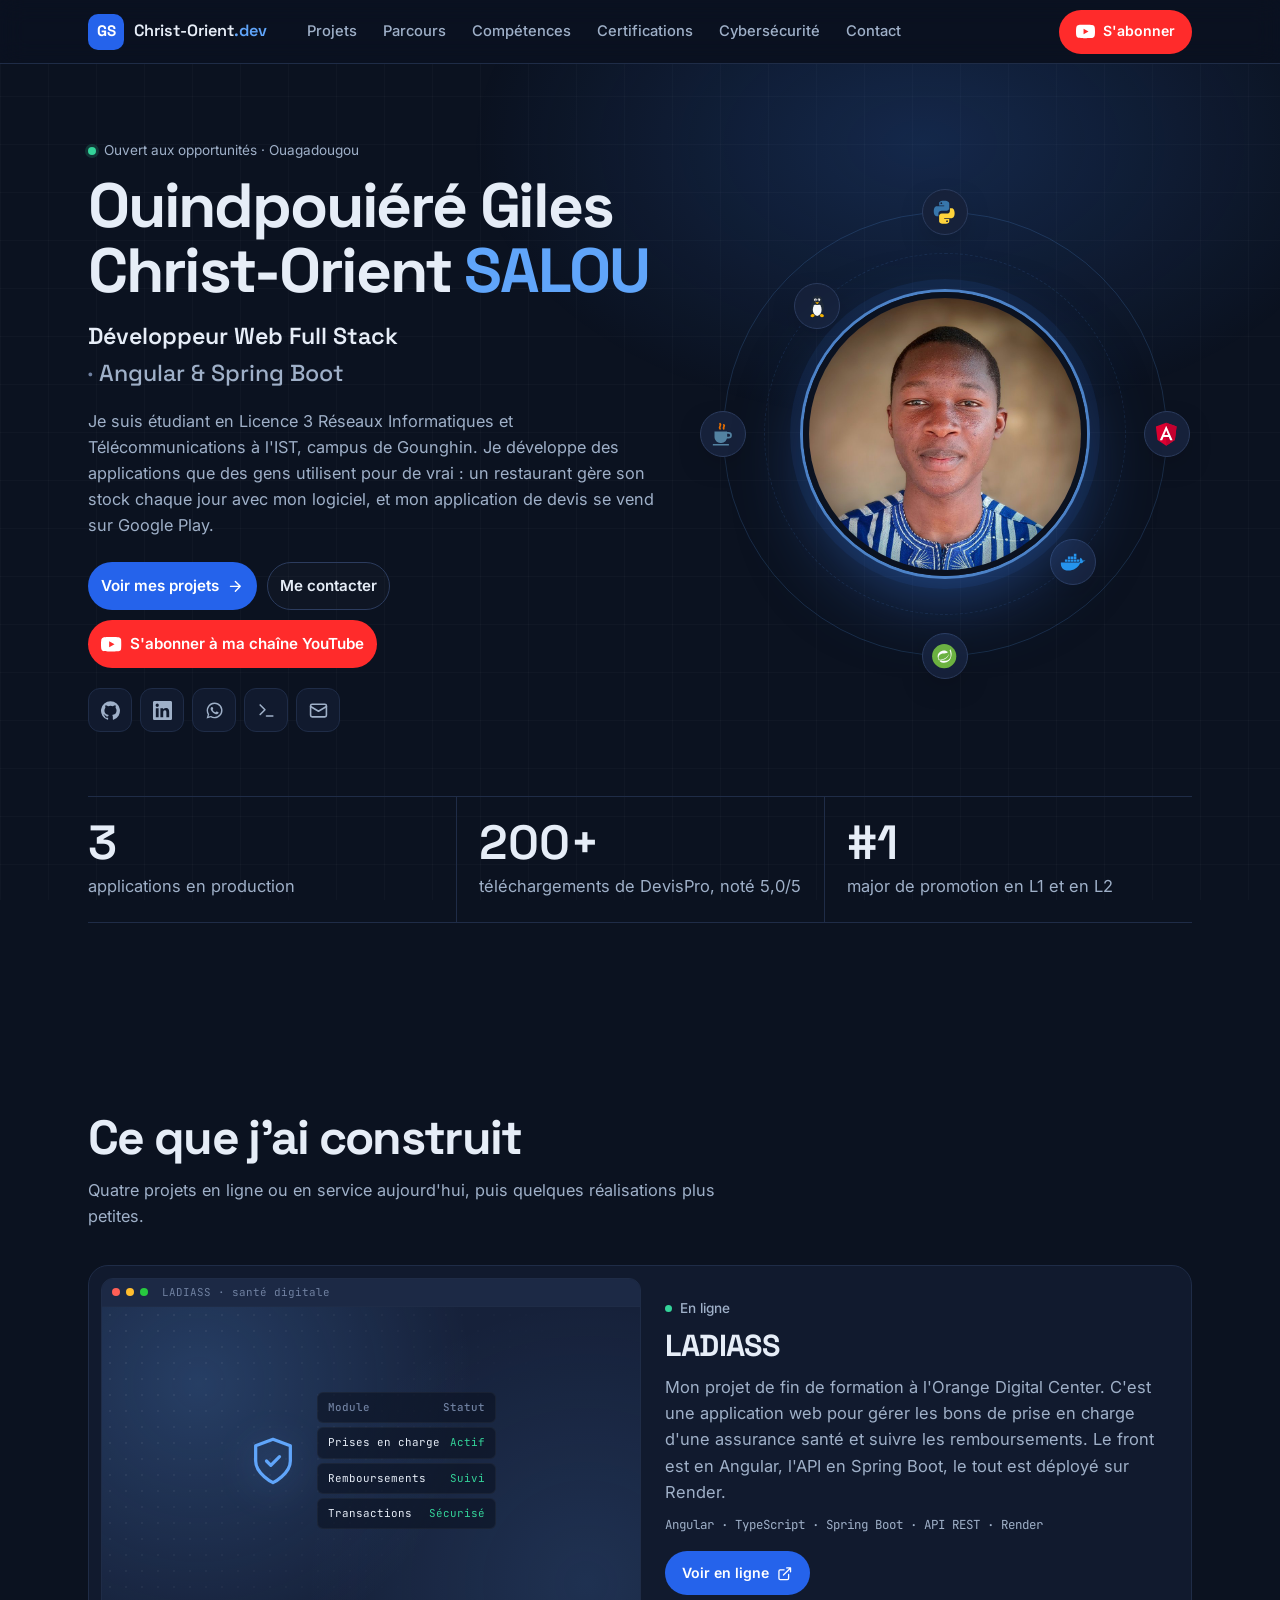
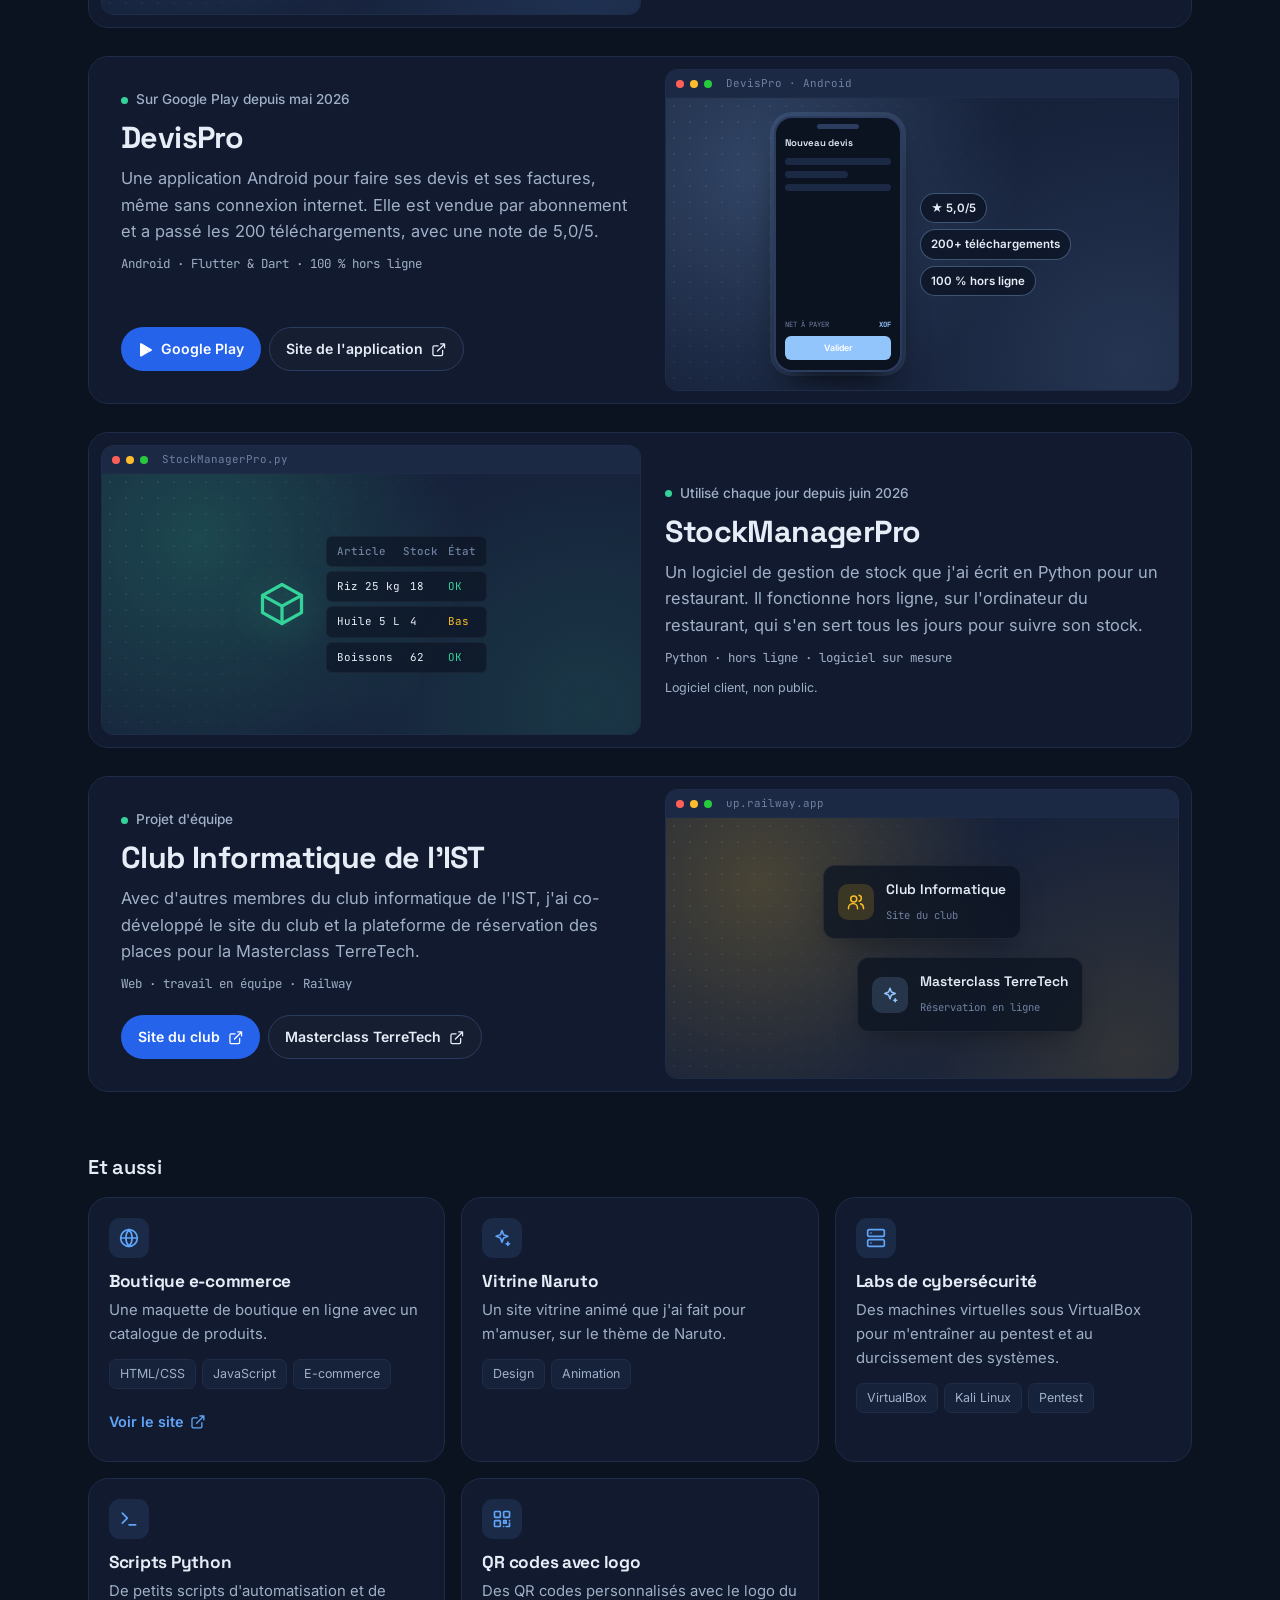
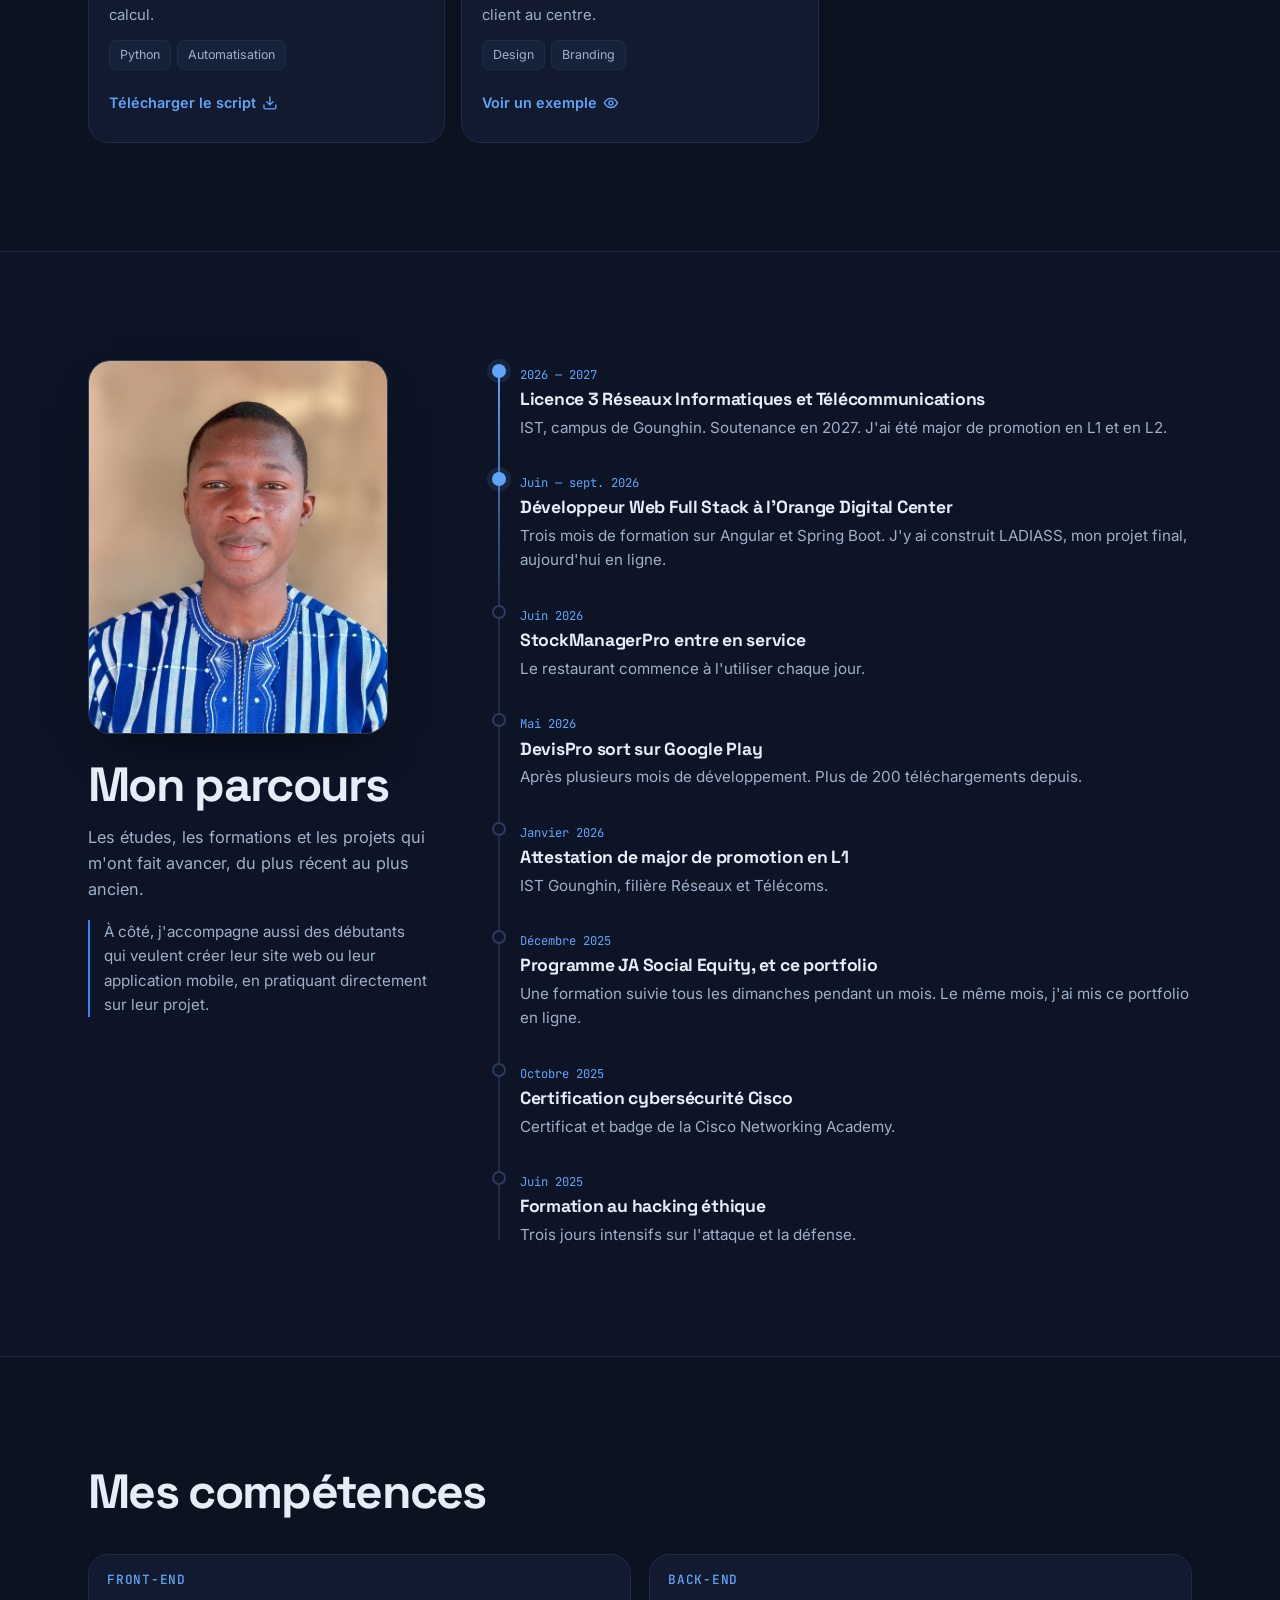
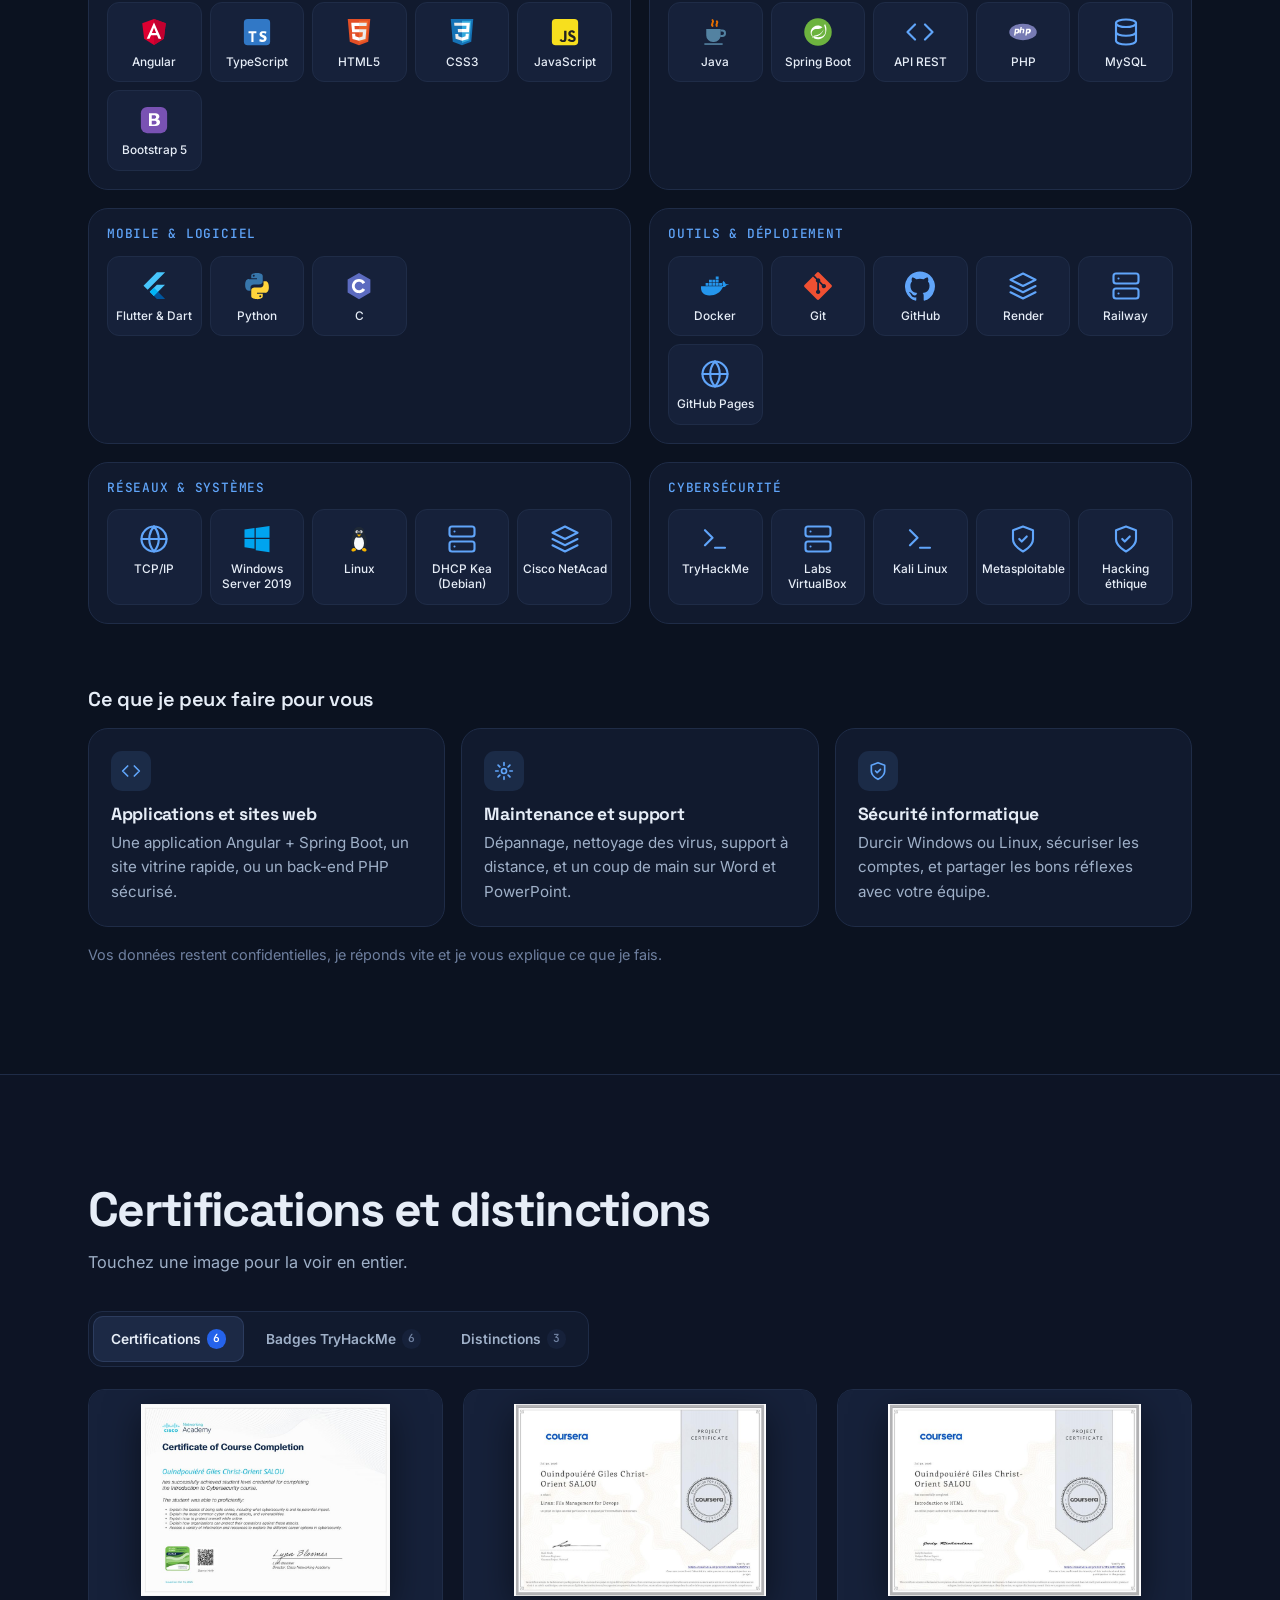
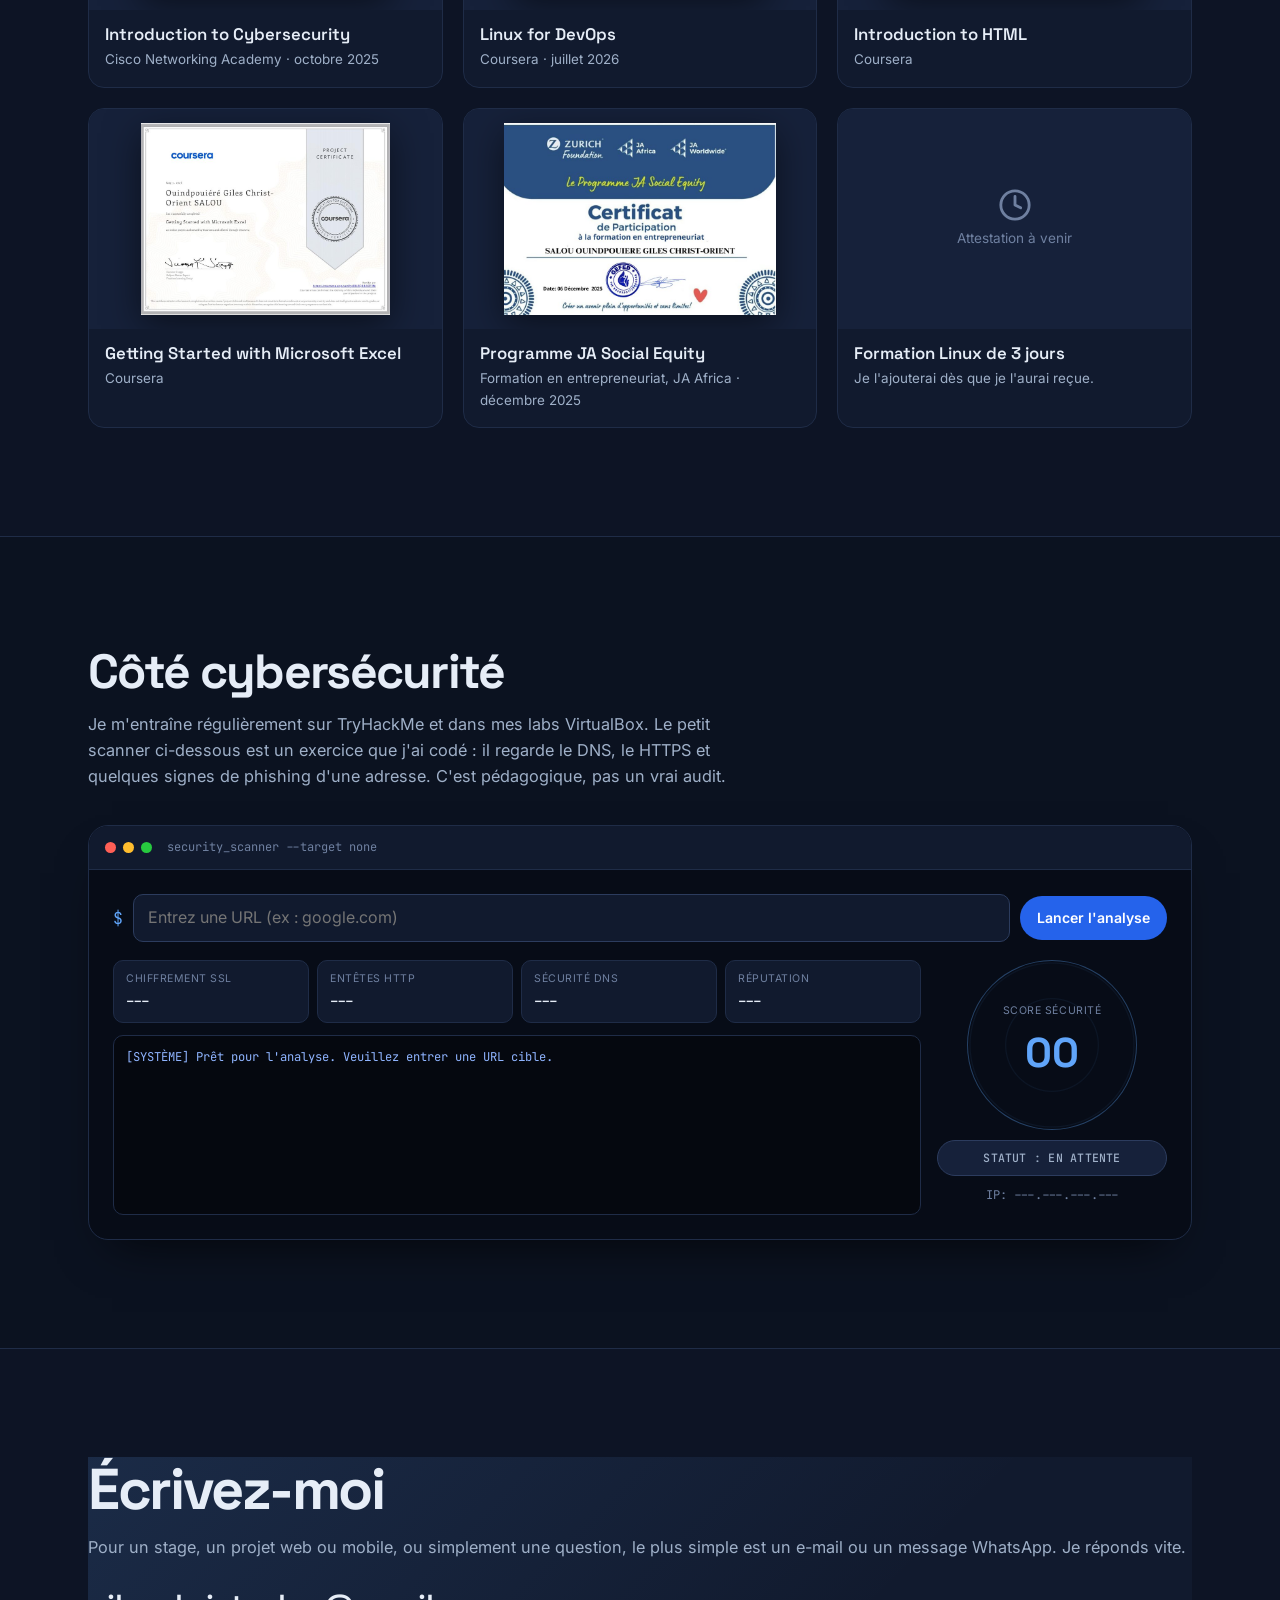
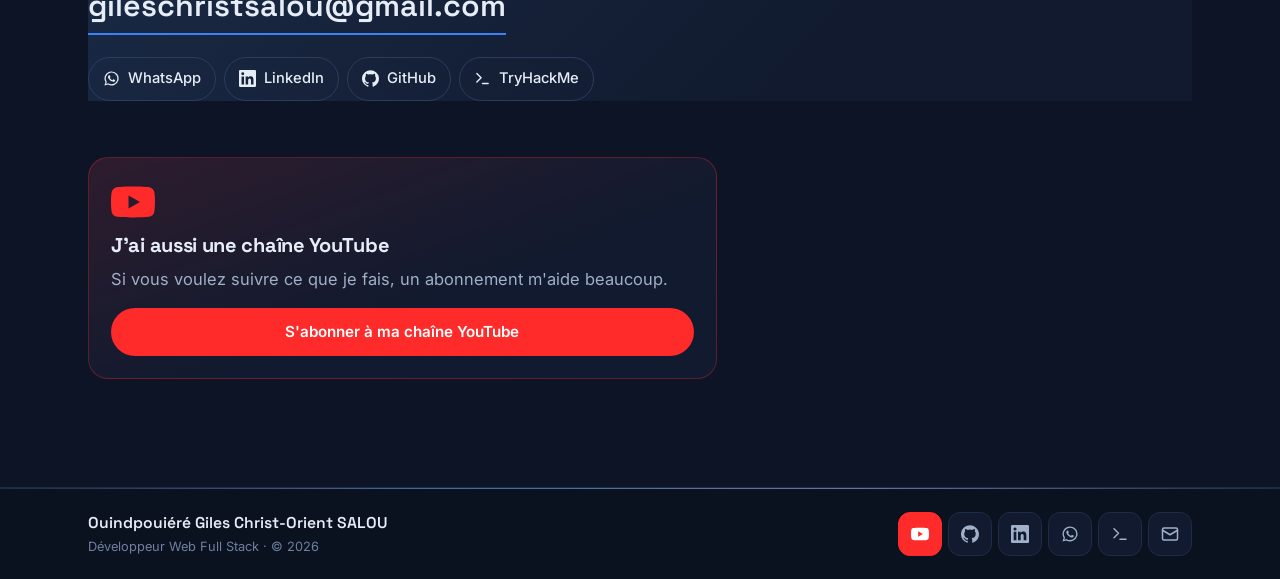
==== commit 45cb2bcd: "Compétences en tuiles avec logos, services en 3 cartes, petits projets en cartes - Compétences : tui" ====
--- a/index.html
+++ b/index.html
@@ -58,6 +58,7 @@
             <symbol id="b-youtube" viewBox="0 0 24 24"><path d="M23.5 6.19a3.02 3.02 0 0 0-2.12-2.14C19.5 3.55 12 3.55 12 3.55s-7.5 0-9.38.5A3.02 3.02 0 0 0 .5 6.19C0 8.07 0 12 0 12s0 3.93.5 5.81a3.02 3.02 0 0 0 2.12 2.14c1.87.5 9.38.5 9.38.5s7.5 0 9.38-.5a3.02 3.02 0 0 0 2.12-2.14C24 15.93 24 12 24 12s0-3.93-.5-5.81zM9.55 15.57V8.43L15.82 12l-6.27 3.57z"/></symbol>
             <symbol id="b-whatsapp" viewBox="0 0 24 24"><path d="M12.04 2a9.9 9.9 0 0 0-8.5 14.98L2 22l5.16-1.5A9.93 9.93 0 1 0 12.04 2zm0 18.13a8.2 8.2 0 0 1-4.2-1.15l-.3-.18-3.06.89.9-2.98-.2-.31a8.2 8.2 0 1 1 6.86 3.73zm4.5-6.14c-.25-.12-1.46-.72-1.69-.8-.23-.08-.39-.12-.55.12-.17.25-.64.8-.78.97-.14.16-.29.18-.53.06a6.7 6.7 0 0 1-3.32-2.9c-.25-.43.25-.4.72-1.33.08-.17.04-.31-.02-.43l-.75-1.82c-.2-.48-.4-.41-.55-.42h-.47a.9.9 0 0 0-.65.3 2.74 2.74 0 0 0-.86 2.04c0 1.2.88 2.37 1 2.53.12.17 1.73 2.64 4.2 3.7 1.56.68 2.17.73 2.95.62.48-.07 1.46-.6 1.67-1.18.2-.58.2-1.08.14-1.18-.06-.1-.22-.17-.47-.28z"/></symbol>
             <symbol id="b-play" viewBox="0 0 24 24"><path d="M3.6 1.8c-.3.3-.5.8-.5 1.4v17.6c0 .6.2 1.1.5 1.4l.1.1 9.9-9.9v-.2L3.7 1.7l-.1.1zM16.9 15.7l-3.3-3.3v-.2l3.3-3.3.1.1 3.9 2.2c1.1.6 1.1 1.7 0 2.3l-3.9 2.2h-.1zM17 15.6 13.6 12.2 3.6 22.2c.4.4 1 .4 1.7.1L17 15.6M17 8.8 5.3 2.1c-.7-.4-1.3-.3-1.7.1l10 10L17 8.8z"/></symbol>
+            <symbol id="i-db" viewBox="0 0 24 24"><ellipse cx="12" cy="5" rx="8" ry="3"/><path d="M4 5v14c0 1.7 3.6 3 8 3s8-1.3 8-3V5M4 12c0 1.7 3.6 3 8 3s8-1.3 8-3"/></symbol>
             <symbol id="i-left" viewBox="0 0 24 24"><path d="m15 18-6-6 6-6"/></symbol>
             <symbol id="i-right" viewBox="0 0 24 24"><path d="m9 18 6-6-6-6"/></symbol>
             <!-- Logos de technos (simplifiés) pour l'orbite autour de la photo -->
@@ -67,6 +68,16 @@
             <symbol id="t-python" viewBox="0 0 24 24"><path fill="#3776ab" d="M11.9 1.5c-4.8 0-4.5 2.1-4.5 2.1v2.2h4.6v.7H5.6S2.5 6.1 2.5 11s2.7 4.7 2.7 4.7h1.6v-2.3s-.1-2.7 2.7-2.7h4.5s2.6 0 2.6-2.5V4.1s.4-2.6-4.7-2.6zM9.4 3a.8.8 0 1 1 0 1.6.8.8 0 0 1 0-1.6z"/><path fill="#ffd43b" d="M12.1 22.5c4.8 0 4.5-2.1 4.5-2.1v-2.2H12v-.7h6.4s3.1.4 3.1-4.5-2.7-4.7-2.7-4.7h-1.6v2.3s.1 2.7-2.7 2.7H10s-2.6 0-2.6 2.5v4.1s-.4 2.6 4.7 2.6zm2.5-1.5a.8.8 0 1 1 0-1.6.8.8 0 0 1 0 1.6z"/></symbol>
             <symbol id="t-docker" viewBox="0 0 24 24"><path fill="#2496ed" d="M4.5 9.5h2.3v2.2H4.5zm2.7 0h2.3v2.2H7.2zm2.7 0h2.3v2.2H9.9zm2.7 0h2.3v2.2h-2.3zM7.2 6.9h2.3v2.2H7.2zm2.7 0h2.3v2.2H9.9zm2.7 0h2.3v2.2h-2.3zm0-2.6h2.3v2.2h-2.3zm2.7 5.2h2.3v2.2h-2.3z"/><path fill="#2496ed" d="M23.2 10.9c-.5-.4-1.7-.5-2.6-.3-.1-.9-.7-1.7-1.6-2.4l-.3-.2-.2.3c-.4.6-.6 1.5-.5 2.3 0 .3.1.8.4 1.2-.3.2-.9.4-1.6.4H.9l-.1.4c-.1 1.5.1 3.4 1.3 4.9 1.2 1.4 3 2.1 5.4 2.1 5.1 0 8.9-2.4 10.7-6.6.7 0 2.2 0 3-1.5l.2-.4z"/></symbol>
             <symbol id="t-linux" viewBox="0 0 24 24"><ellipse cx="12" cy="13.5" rx="6.2" ry="8" fill="#1f2937"/><ellipse cx="12" cy="15.2" rx="4" ry="5.6" fill="#f8fafc"/><circle cx="12" cy="6.6" r="4.4" fill="#1f2937"/><circle cx="10.4" cy="6.2" r="1.2" fill="#fff"/><circle cx="13.6" cy="6.2" r="1.2" fill="#fff"/><circle cx="10.6" cy="6.4" r=".55" fill="#111"/><circle cx="13.4" cy="6.4" r=".55" fill="#111"/><path fill="#f5b301" d="M10.2 8.4h3.6L12 10.2zM6 20.5c.6-1.6 2.6-1.8 3.4-.7.6.9 0 2-1.6 2.2-1.2.1-2.1-.6-1.8-1.5zm12 0c-.6-1.6-2.6-1.8-3.4-.7-.6.9 0 2 1.6 2.2 1.2.1 2.1-.6 1.8-1.5z"/></symbol>
+            <symbol id="t-ts" viewBox="0 0 24 24"><rect x="1.5" y="1.5" width="21" height="21" rx="3" fill="#3178c6"/><path fill="#fff" d="M5.2 11.3h6.3v1.7H9.2v7H7.5v-7H5.2zm11.8-.2c1 0 1.9.2 2.6.6l-.5 1.6c-.6-.3-1.3-.5-2-.5-.7 0-1 .3-1 .7 0 .5.4.7 1.4 1.1 1.5.6 2.2 1.4 2.2 2.6 0 1.6-1.2 2.7-3.3 2.7-.9 0-2-.2-2.6-.6l.4-1.7c.7.4 1.5.6 2.3.6.7 0 1.1-.3 1.1-.8s-.4-.7-1.3-1.1c-1.4-.5-2.3-1.3-2.3-2.5 0-1.5 1.2-2.6 3.1-2.6z"/></symbol>
+            <symbol id="t-html" viewBox="0 0 24 24"><path fill="#e34f26" d="M3 1.5h18l-1.6 18.2L12 22.5l-7.4-2.8z"/><path fill="#ef652a" d="M12 3v17.8l6-2.1L19.4 3z"/><path fill="#fff" d="M12 9.7H8.6l-.2-2.6H12V4.6H5.8l.7 7.6H12zm0 6.6-2.9-.8-.2-2.1H6.4l.4 4.2 5.2 1.4z"/><path fill="#ebebeb" d="M12 9.7v2.5h3.1l-.3 3.3-2.8.8v2.6l5.2-1.4.7-7.8zm0-5.1v2.5h6l.2-2.5z"/></symbol>
+            <symbol id="t-css" viewBox="0 0 24 24"><path fill="#1572b6" d="M3 1.5h18l-1.6 18.2L12 22.5l-7.4-2.8z"/><path fill="#33a9dc" d="M12 3v17.8l6-2.1L19.4 3z"/><path fill="#fff" d="M12 9.6h3.4l.2-2.6H12V4.6h6.3l-.1.7-.6 6.9H12zm0 6.7 2.8-.8.2-2.1h2.5l-.4 4.2-5.1 1.4z"/><path fill="#ebebeb" d="M12 9.6v2.6H8.8L8.6 9.6zM12 4.6V7H5.9l-.2-2.4zm0 11.7-2.8-.8-.2-1.9H6.6l.3 3.9L12 19z"/></symbol>
+            <symbol id="t-js" viewBox="0 0 24 24"><rect x="1.5" y="1.5" width="21" height="21" rx="3" fill="#f7df1e"/><path fill="#222" d="M7.6 18.4l1.5-.9c.3.5.6 1 1.2 1s1-.3 1-1.2V11h1.9v6.3c0 1.9-1.1 2.8-2.7 2.8-1.5 0-2.4-.8-2.9-1.7zm6.7-.2 1.5-.9c.4.6.9 1.1 1.8 1.1.8 0 1.2-.4 1.2-.9 0-.6-.5-.9-1.4-1.2l-.5-.2c-1.4-.6-2.3-1.3-2.3-2.9 0-1.4 1.1-2.5 2.8-2.5 1.2 0 2.1.4 2.7 1.5l-1.5.9c-.3-.6-.7-.8-1.2-.8s-.9.3-.9.8c0 .5.3.8 1.1 1.1l.5.2c1.6.7 2.5 1.4 2.5 3 0 1.7-1.4 2.7-3.2 2.7-1.8 0-3-.9-3.5-2z"/></symbol>
+            <symbol id="t-git" viewBox="0 0 24 24"><path fill="#f05032" d="M22.6 11 13 1.4a1.4 1.4 0 0 0-2 0L9 3.4l2.5 2.5a1.7 1.7 0 0 1 2.2 2.2l2.4 2.4a1.7 1.7 0 1 1-1 1l-2.3-2.3v6a1.7 1.7 0 1 1-1.4 0V9.1a1.7 1.7 0 0 1-.9-2.3L8 4.4 1.4 11a1.4 1.4 0 0 0 0 2L11 22.6a1.4 1.4 0 0 0 2 0l9.6-9.6a1.4 1.4 0 0 0 0-2z"/></symbol>
+            <symbol id="t-php" viewBox="0 0 24 24"><ellipse cx="12" cy="12" rx="11" ry="6.6" fill="#777bb4"/><path fill="#fff" d="M5.6 9.3h2.1c1.4 0 1.9.8 1.6 2-.3 1.4-1.2 1.9-2.4 1.9h-.7l-.3 1.6H4.8zm1 1.1-.3 1.7h.5c.6 0 .9-.3 1-.9.1-.6-.1-.8-.6-.8zm3.4-2.4h1.1l-.3 1.3h1c1 0 1.5.4 1.3 1.3l-.5 2.4h-1.1l.4-2.2c.1-.4 0-.6-.4-.6h-.8l-.5 2.8H9.1zm4.6 1.3h2.1c1.4 0 1.9.8 1.6 2-.3 1.4-1.2 1.9-2.4 1.9h-.7l-.3 1.6h-1.1zm1 1.1-.3 1.7h.5c.6 0 .9-.3 1-.9.1-.6-.1-.8-.6-.8z"/></symbol>
+            <symbol id="t-flutter" viewBox="0 0 24 24"><path fill="#47c5fb" d="M14.3 1 3.6 11.7l3.3 3.3L20.9 1zM14.3 10.9 8.6 16.6l3.3 3.3 8.9-9z"/><path fill="#00569e" d="m11.9 19.9 2.4 2.4h6.6l-5.7-5.7z"/><path fill="#00b5f8" d="m8.6 16.6 3.3-3.3 3.3 3.3-3.3 3.3z"/></symbol>
+            <symbol id="t-c" viewBox="0 0 24 24"><path fill="#5c6bc0" d="M12 1.5 2.9 6.75v10.5L12 22.5l9.1-5.25V6.75z"/><path fill="#fff" d="M12 6.3a5.7 5.7 0 1 0 4.9 8.6l-2-1.2a3.4 3.4 0 1 1 0-3.4l2-1.2A5.7 5.7 0 0 0 12 6.3z"/></symbol>
+            <symbol id="t-windows" viewBox="0 0 24 24"><path fill="#00a4ef" d="M2 4.3 10 3.2v7.7H2zm9-1.2L22 1.5v9.4H11zM2 12h8v7.8l-8-1.1zm9 0h11v10.5l-11-1.6z"/></symbol>
+            <symbol id="t-bootstrap" viewBox="0 0 24 24"><rect x="1.5" y="1.5" width="21" height="21" rx="5" fill="#7952b3"/><path fill="#fff" d="M8 6.5h5.1c2 0 3.2 1 3.2 2.6 0 1.1-.8 2-1.8 2.2v.1c1.4.1 2.3 1.1 2.3 2.4 0 1.9-1.4 3-3.8 3H8zm2.2 1.7v2.7h1.6c1.2 0 1.9-.5 1.9-1.4 0-.8-.6-1.3-1.7-1.3zm0 4.3v3h1.9c1.3 0 2-.5 2-1.5s-.7-1.5-2.1-1.5z"/></symbol>
         </defs>
     </svg>
     <a class="skip-link" href="#main">Aller au contenu</a>
@@ -296,31 +307,41 @@
                 </div>
 
                 <h3 class="sub-title reveal">Et aussi</h3>
-                <ul class="others reveal">
-                    <li>
-                        <strong>Boutique e-commerce</strong>
-                        <span>Une maquette de boutique en ligne avec un catalogue de produits.</span>
-                        <a href="https://sgileschristorient-jpg.github.io/mon-site-vitrine/" target="_blank" rel="noopener">Voir le site <svg class="ic"><use href="#i-ext"/></svg></a>
-                    </li>
-                    <li>
-                        <strong>Vitrine Naruto</strong>
-                        <span>Un site vitrine animé que j'ai fait pour m'amuser, sur le thème de Naruto.</span>
-                    </li>
-                    <li>
-                        <strong>Labs de cybersécurité</strong>
-                        <span>Des machines virtuelles sous VirtualBox pour m'entraîner au pentest et au durcissement des systèmes.</span>
-                    </li>
-                    <li>
-                        <strong>Scripts Python</strong>
-                        <span>De petits scripts d'automatisation et de calcul.</span>
-                        <a href="scripts/calcul.py" download>Télécharger un script <svg class="ic"><use href="#i-download"/></svg></a>
-                    </li>
-                    <li>
-                        <strong>QR codes avec logo</strong>
-                        <span>Des QR codes personnalisés avec le logo du client au centre.</span>
-                        <button type="button" class="link-btn" data-zoom="qrcodes/whatsapp.png" data-title="Exemple de QR code avec logo">Voir un exemple <svg class="ic"><use href="#i-eye"/></svg></button>
-                    </li>
-                </ul>
+                <div class="small-grid">
+                    <article class="small-card reveal">
+                        <span class="mini-ic"><svg class="ic"><use href="#i-globe"/></svg></span>
+                        <h4>Boutique e-commerce</h4>
+                        <p>Une maquette de boutique en ligne avec un catalogue de produits.</p>
+                        <ul class="tags"><li>HTML/CSS</li><li>JavaScript</li><li>E-commerce</li></ul>
+                        <a class="card-action" href="https://sgileschristorient-jpg.github.io/mon-site-vitrine/" target="_blank" rel="noopener">Voir le site <svg class="ic"><use href="#i-ext"/></svg></a>
+                    </article>
+                    <article class="small-card reveal">
+                        <span class="mini-ic"><svg class="ic"><use href="#i-spark"/></svg></span>
+                        <h4>Vitrine Naruto</h4>
+                        <p>Un site vitrine animé que j'ai fait pour m'amuser, sur le thème de Naruto.</p>
+                        <ul class="tags"><li>Design</li><li>Animation</li></ul>
+                    </article>
+                    <article class="small-card reveal">
+                        <span class="mini-ic"><svg class="ic"><use href="#i-server"/></svg></span>
+                        <h4>Labs de cybersécurité</h4>
+                        <p>Des machines virtuelles sous VirtualBox pour m'entraîner au pentest et au durcissement des systèmes.</p>
+                        <ul class="tags"><li>VirtualBox</li><li>Kali Linux</li><li>Pentest</li></ul>
+                    </article>
+                    <article class="small-card reveal">
+                        <span class="mini-ic"><svg class="ic"><use href="#i-terminal"/></svg></span>
+                        <h4>Scripts Python</h4>
+                        <p>De petits scripts d'automatisation et de calcul.</p>
+                        <ul class="tags"><li>Python</li><li>Automatisation</li></ul>
+                        <a class="card-action" href="scripts/calcul.py" download>Télécharger le script <svg class="ic"><use href="#i-download"/></svg></a>
+                    </article>
+                    <article class="small-card reveal">
+                        <span class="mini-ic"><svg class="ic"><use href="#i-qr"/></svg></span>
+                        <h4>QR codes avec logo</h4>
+                        <p>Des QR codes personnalisés avec le logo du client au centre.</p>
+                        <ul class="tags"><li>Design</li><li>Branding</li></ul>
+                        <button type="button" class="card-action" data-zoom="qrcodes/whatsapp.png" data-title="Exemple de QR code avec logo">Voir un exemple <svg class="ic"><use href="#i-eye"/></svg></button>
+                    </article>
+                </div>
             </div>
         </section>
 
@@ -385,9 +406,92 @@
         <section id="competences" class="section">
             <div class="wrap">
                 <header class="section-head reveal">
-                    <h2>Avec quoi je travaille</h2>
+                    <h2>Mes compétences</h2>
                 </header>
 
+                <div class="skill-groups">
+                    <div class="skill-group reveal">
+                        <h3>Front-end</h3>
+                        <ul class="tiles">
+                            <li class="tile"><svg><use href="#t-angular"/></svg><span>Angular</span></li>
+                            <li class="tile"><svg><use href="#t-ts"/></svg><span>TypeScript</span></li>
+                            <li class="tile"><svg><use href="#t-html"/></svg><span>HTML5</span></li>
+                            <li class="tile"><svg><use href="#t-css"/></svg><span>CSS3</span></li>
+                            <li class="tile"><svg><use href="#t-js"/></svg><span>JavaScript</span></li>
+                            <li class="tile"><svg><use href="#t-bootstrap"/></svg><span>Bootstrap 5</span></li>
+                        </ul>
+                    </div>
+                    <div class="skill-group reveal">
+                        <h3>Back-end</h3>
+                        <ul class="tiles">
+                            <li class="tile"><svg><use href="#t-java"/></svg><span>Java</span></li>
+                            <li class="tile"><svg><use href="#t-spring"/></svg><span>Spring Boot</span></li>
+                            <li class="tile tile-line"><svg class="ic"><use href="#i-code"/></svg><span>API REST</span></li>
+                            <li class="tile"><svg><use href="#t-php"/></svg><span>PHP</span></li>
+                            <li class="tile tile-line"><svg class="ic"><use href="#i-db"/></svg><span>MySQL</span></li>
+                        </ul>
+                    </div>
+                    <div class="skill-group reveal">
+                        <h3>Mobile &amp; logiciel</h3>
+                        <ul class="tiles">
+                            <li class="tile"><svg><use href="#t-flutter"/></svg><span>Flutter &amp; Dart</span></li>
+                            <li class="tile"><svg><use href="#t-python"/></svg><span>Python</span></li>
+                            <li class="tile"><svg><use href="#t-c"/></svg><span>C</span></li>
+                        </ul>
+                    </div>
+                    <div class="skill-group reveal">
+                        <h3>Outils &amp; déploiement</h3>
+                        <ul class="tiles">
+                            <li class="tile"><svg><use href="#t-docker"/></svg><span>Docker</span></li>
+                            <li class="tile"><svg><use href="#t-git"/></svg><span>Git</span></li>
+                            <li class="tile tile-line"><svg class="ic fill"><use href="#b-github"/></svg><span>GitHub</span></li>
+                            <li class="tile tile-line"><svg class="ic"><use href="#i-layers"/></svg><span>Render</span></li>
+                            <li class="tile tile-line"><svg class="ic"><use href="#i-server"/></svg><span>Railway</span></li>
+                            <li class="tile tile-line"><svg class="ic"><use href="#i-globe"/></svg><span>GitHub Pages</span></li>
+                        </ul>
+                    </div>
+                    <div class="skill-group reveal">
+                        <h3>Réseaux &amp; systèmes</h3>
+                        <ul class="tiles">
+                            <li class="tile tile-line"><svg class="ic"><use href="#i-globe"/></svg><span>TCP/IP</span></li>
+                            <li class="tile"><svg><use href="#t-windows"/></svg><span>Windows Server 2019</span></li>
+                            <li class="tile"><svg><use href="#t-linux"/></svg><span>Linux</span></li>
+                            <li class="tile tile-line"><svg class="ic"><use href="#i-server"/></svg><span>DHCP Kea (Debian)</span></li>
+                            <li class="tile tile-line"><svg class="ic"><use href="#i-layers"/></svg><span>Cisco NetAcad</span></li>
+                        </ul>
+                    </div>
+                    <div class="skill-group reveal">
+                        <h3>Cybersécurité</h3>
+                        <ul class="tiles">
+                            <li class="tile tile-line"><svg class="ic"><use href="#i-terminal"/></svg><span>TryHackMe</span></li>
+                            <li class="tile tile-line"><svg class="ic"><use href="#i-server"/></svg><span>Labs VirtualBox</span></li>
+                            <li class="tile tile-line"><svg class="ic"><use href="#i-terminal"/></svg><span>Kali Linux</span></li>
+                            <li class="tile tile-line"><svg class="ic"><use href="#i-shield"/></svg><span>Metas&shy;ploitable</span></li>
+                            <li class="tile tile-line"><svg class="ic"><use href="#i-shield"/></svg><span>Hacking éthique</span></li>
+                        </ul>
+                    </div>
+                </div>
+
+                <h3 class="sub-title reveal">Ce que je peux faire pour vous</h3>
+                <div class="offer">
+                    <div class="offer-card reveal">
+                        <span class="mini-ic"><svg class="ic"><use href="#i-code"/></svg></span>
+                        <h4>Applications et sites web</h4>
+                        <p>Une application Angular + Spring Boot, un site vitrine rapide, ou un back-end PHP sécurisé.</p>
+                    </div>
+                    <div class="offer-card reveal">
+                        <span class="mini-ic"><svg class="ic"><use href="#i-cog"/></svg></span>
+                        <h4>Maintenance et support</h4>
+                        <p>Dépannage, nettoyage des virus, support à distance, et un coup de main sur Word et PowerPoint.</p>
+                    </div>
+                    <div class="offer-card reveal">
+                        <span class="mini-ic"><svg class="ic"><use href="#i-shield"/></svg></span>
+                        <h4>Sécurité informatique</h4>
+                        <p>Durcir Windows ou Linux, sécuriser les comptes, et partager les bons réflexes avec votre équipe.</p>
+                    </div>
+                </div>
+                <p class="offer-note reveal">Vos données restent confidentielles, je réponds vite et je vous explique ce que je fais.</p>
+                <!-- Ancienne version complète des compétences et services, conservée pour pouvoir y revenir :
                 <dl class="skills reveal">
                     <div><dt>Front-end</dt><dd>Angular, TypeScript, HTML5, CSS3, JavaScript, Bootstrap 5</dd></div>
                     <div><dt>Back-end</dt><dd>Java, Spring Boot, API REST, PHP, MySQL</dd></div>
@@ -408,6 +512,7 @@
                         <p class="reveal"><strong>Ma façon de travailler.</strong> Vos données restent confidentielles, je réponds vite, et je vous explique ce que je fais.</p>
                     </div>
                 </div>
+                -->
             </div>
         </section>
 
--- a/style.css
+++ b/style.css
@@ -524,6 +524,28 @@
 }
 .mini a:hover, .link-btn:hover { text-decoration: underline; text-underline-offset: 3px; }
 
+
+/* « Et aussi » : cartes compactes */
+.small-grid { display: grid; gap: 12px; }
+@media (min-width: 600px) { .small-grid { grid-template-columns: repeat(2, 1fr); } }
+@media (min-width: 1000px) { .small-grid { grid-template-columns: repeat(3, 1fr); gap: 16px; } }
+.small-card {
+    display: flex; flex-direction: column; align-items: flex-start; gap: 8px; padding: 20px;
+    border-radius: var(--radius-lg); background: var(--surface); border: 1px solid var(--border);
+    transition: transform .2s ease, border-color .2s ease;
+}
+.small-card:hover { transform: translateY(-2px); border-color: var(--border-strong); }
+.small-card .mini-ic { margin-bottom: 6px; }
+.small-card h4 { font-size: 1.08rem; }
+.small-card p { color: var(--muted); font-size: 0.93rem; }
+.small-card .tags { margin-top: 4px; }
+.card-action {
+    margin-top: auto; display: inline-flex; align-items: center; gap: 6px; min-height: 44px; padding: 0;
+    color: var(--accent); font-weight: 600; font-size: 0.9rem; text-decoration: none; background: none; border: 0; cursor: pointer;
+}
+.card-action:hover { text-decoration: underline; text-underline-offset: 3px; }
+.small-card .tags + .card-action { margin-top: auto; padding-top: 6px; }
+
 /* --- Parcours --- */
 .parcours-grid { display: grid; gap: 28px; align-items: start; }
 @media (min-width: 900px) { .parcours-grid { grid-template-columns: 1fr 300px; gap: 48px; } }
@@ -892,6 +914,36 @@
 .services-grid p { color: var(--muted); }
 .services-grid strong { display: block; color: var(--text); font-family: var(--font-head); font-size: 1.05rem; margin-bottom: 2px; }
 
+
+/* --- Compétences : tuiles logo + nom, groupées par catégorie --- */
+.skill-groups { display: grid; gap: 14px; }
+@media (min-width: 900px) { .skill-groups { grid-template-columns: 1fr 1fr; gap: 18px; } }
+.skill-group { padding: 18px; border-radius: var(--radius-lg); background: var(--surface); border: 1px solid var(--border); }
+.skill-group h3 { display: block; font-size: 0.8rem; font-family: var(--font-mono); font-weight: 500; letter-spacing: .06em; text-transform: uppercase; color: var(--accent); margin-bottom: 14px; }
+.tiles { display: grid; grid-template-columns: repeat(3, 1fr); gap: 8px; }
+@media (min-width: 400px) { .tiles { grid-template-columns: repeat(4, 1fr); } }
+@media (min-width: 900px) { .tiles { grid-template-columns: repeat(auto-fill, minmax(92px, 1fr)); } }
+.tile {
+    display: flex; flex-direction: column; align-items: center; justify-content: flex-start; gap: 8px; min-width: 0;
+    padding: 14px 4px 12px; border-radius: 12px; text-align: center;
+    background: var(--surface-2); border: 1px solid var(--border);
+    transition: transform .2s ease, border-color .2s ease;
+}
+.tile:hover { transform: translateY(-2px); border-color: var(--border-strong); }
+.tile svg { width: 30px; height: 30px; flex: none; }
+.tile-line svg { color: var(--accent); stroke-width: 1.7; }
+.tile span { font-size: 0.74rem; font-weight: 500; line-height: 1.25; color: var(--text); overflow-wrap: normal; }
+
+/* --- Services : 3 cartes --- */
+.offer { display: grid; gap: 12px; }
+@media (min-width: 760px) { .offer { grid-template-columns: repeat(3, 1fr); gap: 16px; } }
+.offer-card { padding: 22px; border-radius: var(--radius-lg); background: var(--surface); border: 1px solid var(--border); transition: transform .2s ease, border-color .2s ease; }
+.offer-card:hover { transform: translateY(-2px); border-color: var(--border-strong); }
+.offer-card .mini-ic { margin-bottom: 14px; }
+.offer-card h4 { font-size: 1.1rem; margin-bottom: 6px; }
+.offer-card p { color: var(--muted); font-size: 0.95rem; }
+.offer-note { margin-top: 16px; color: var(--faint); font-size: 0.9rem; }
+
 /* --- Certifications --- */
 /* Onglets : segment défilable, jamais de retour à la ligne */
 .tabs {
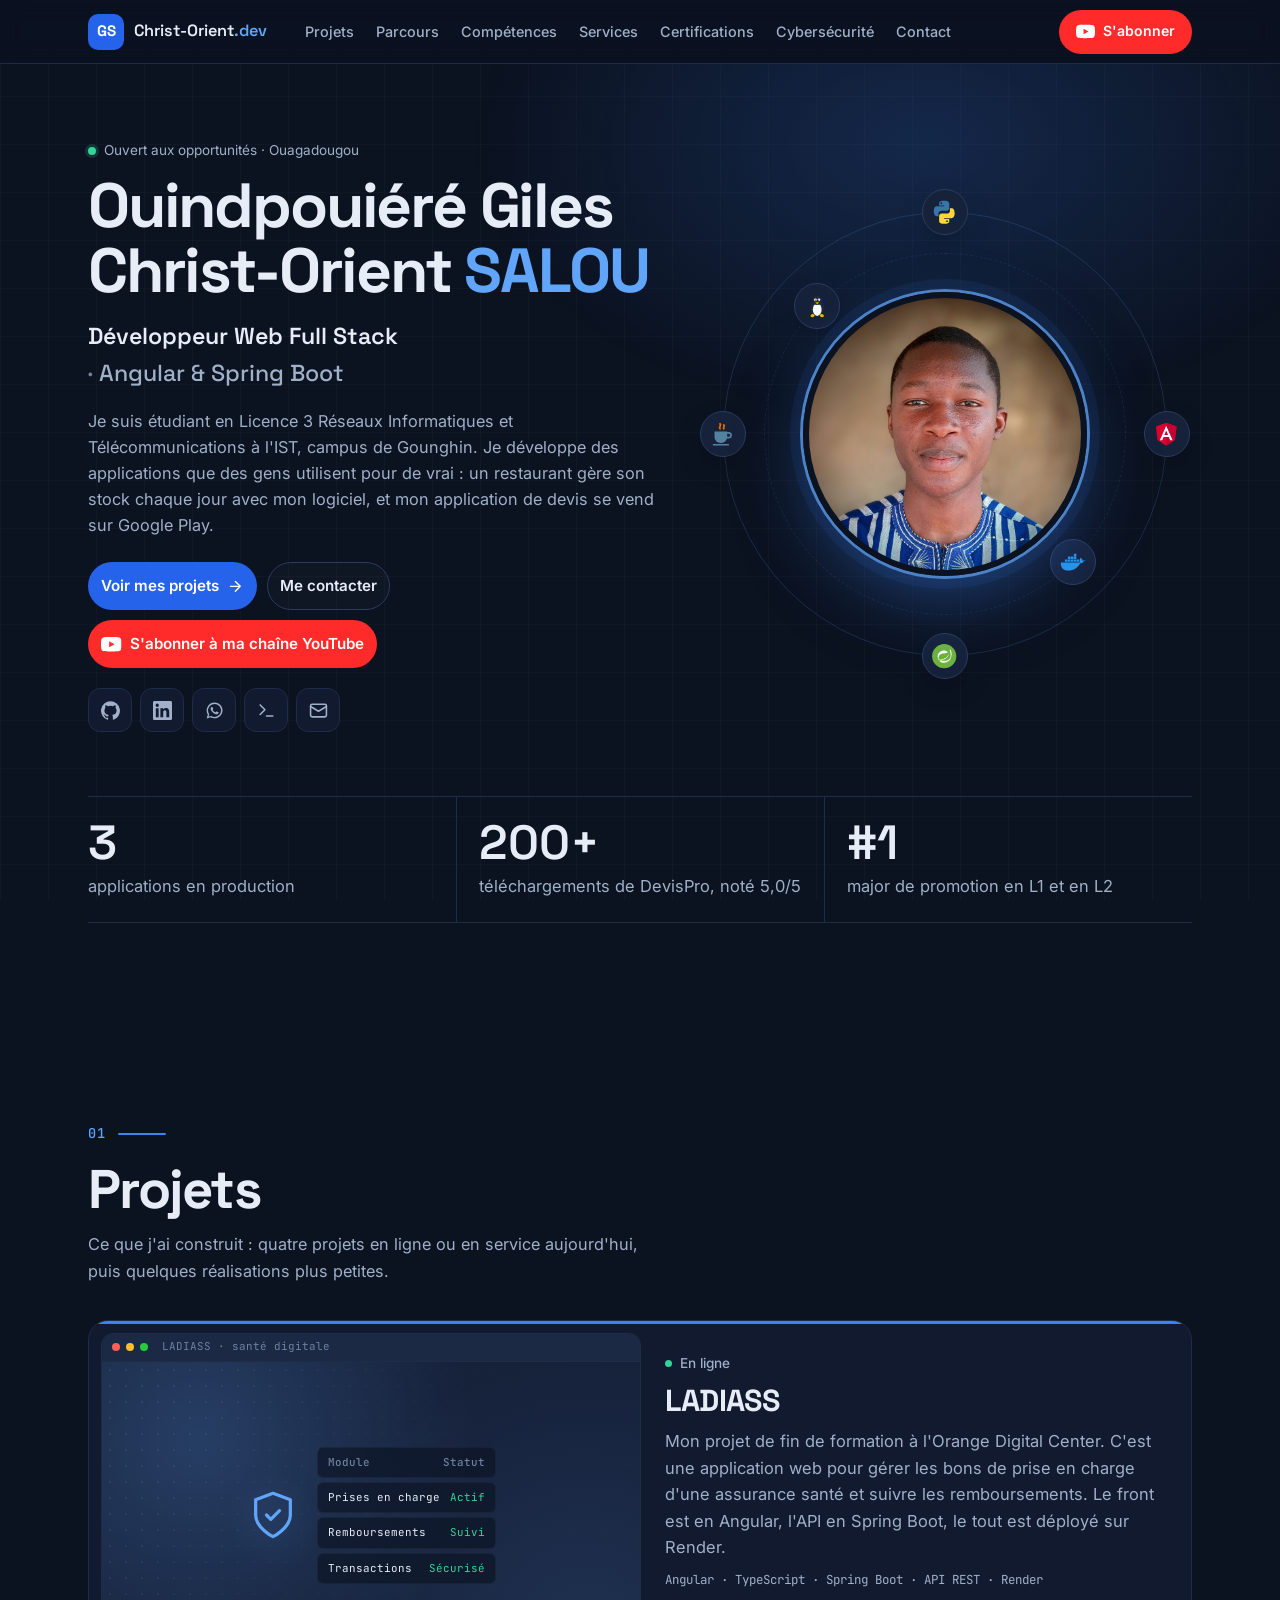
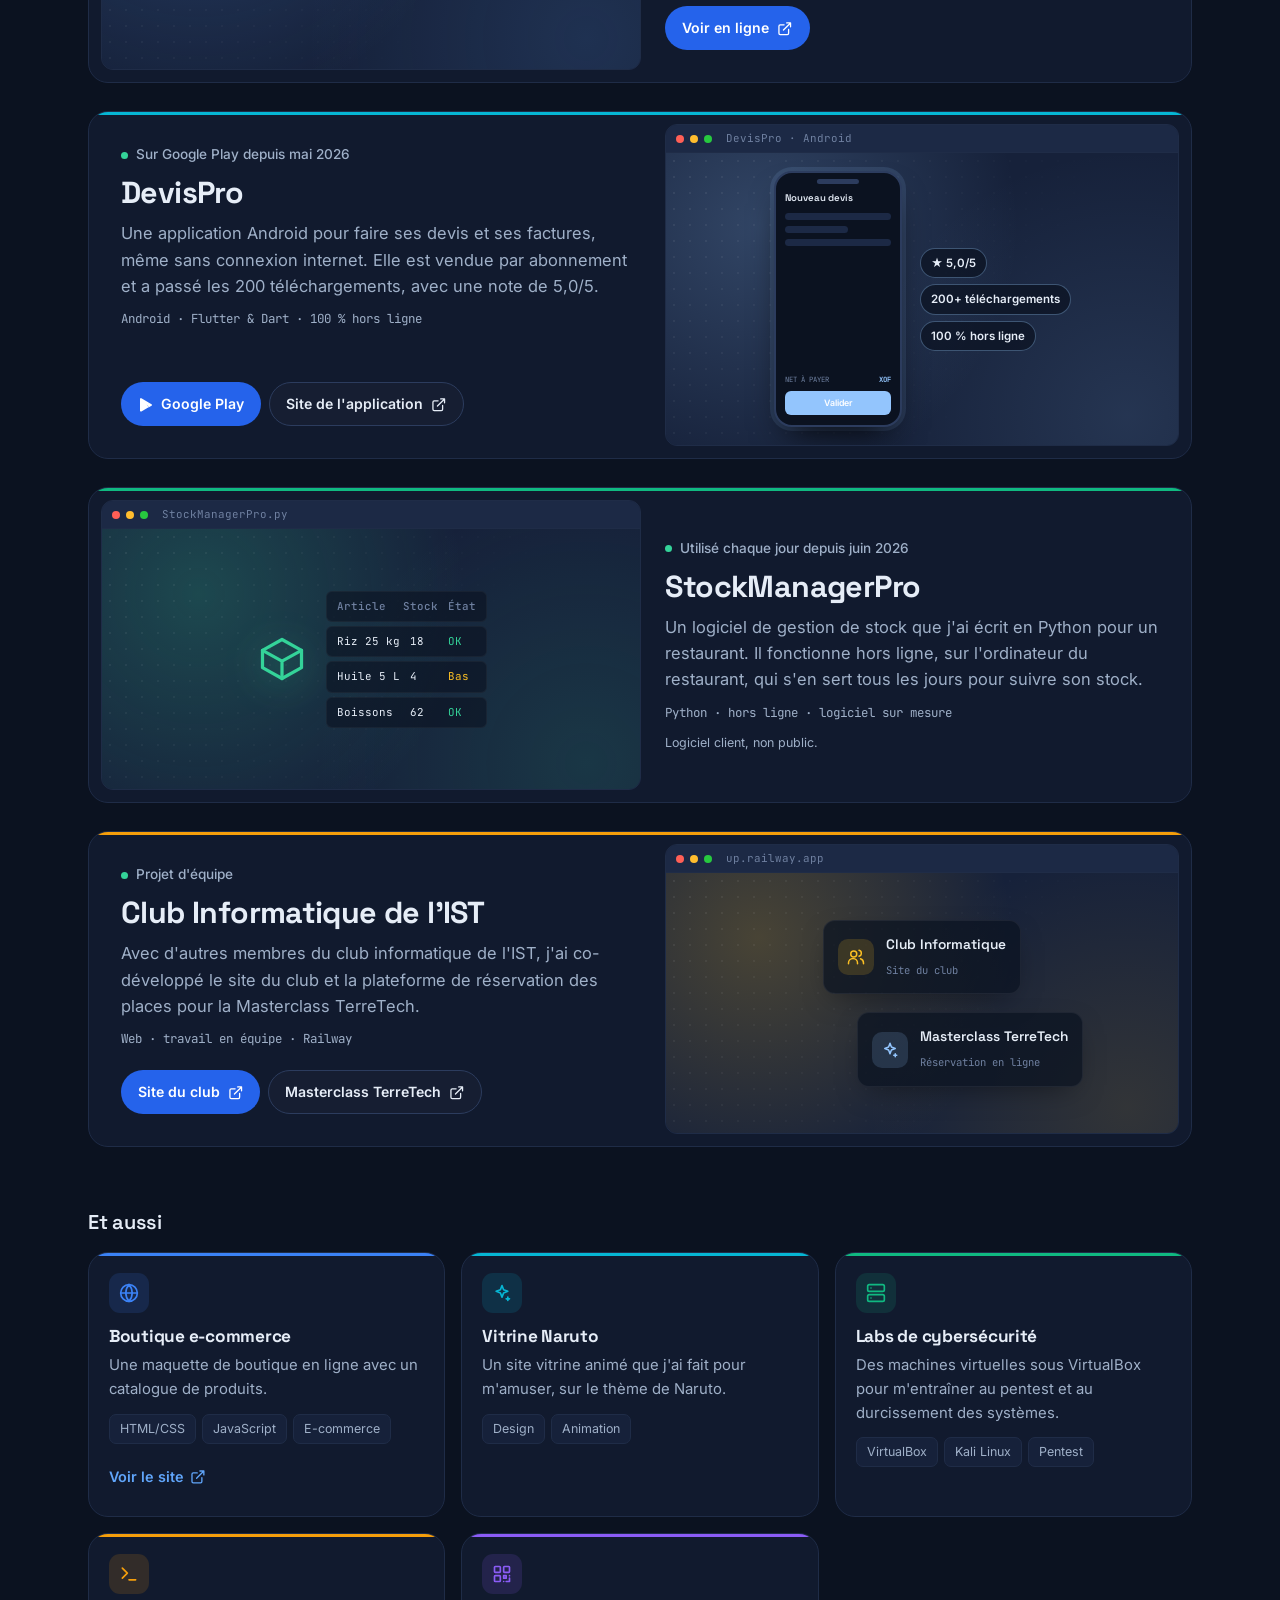
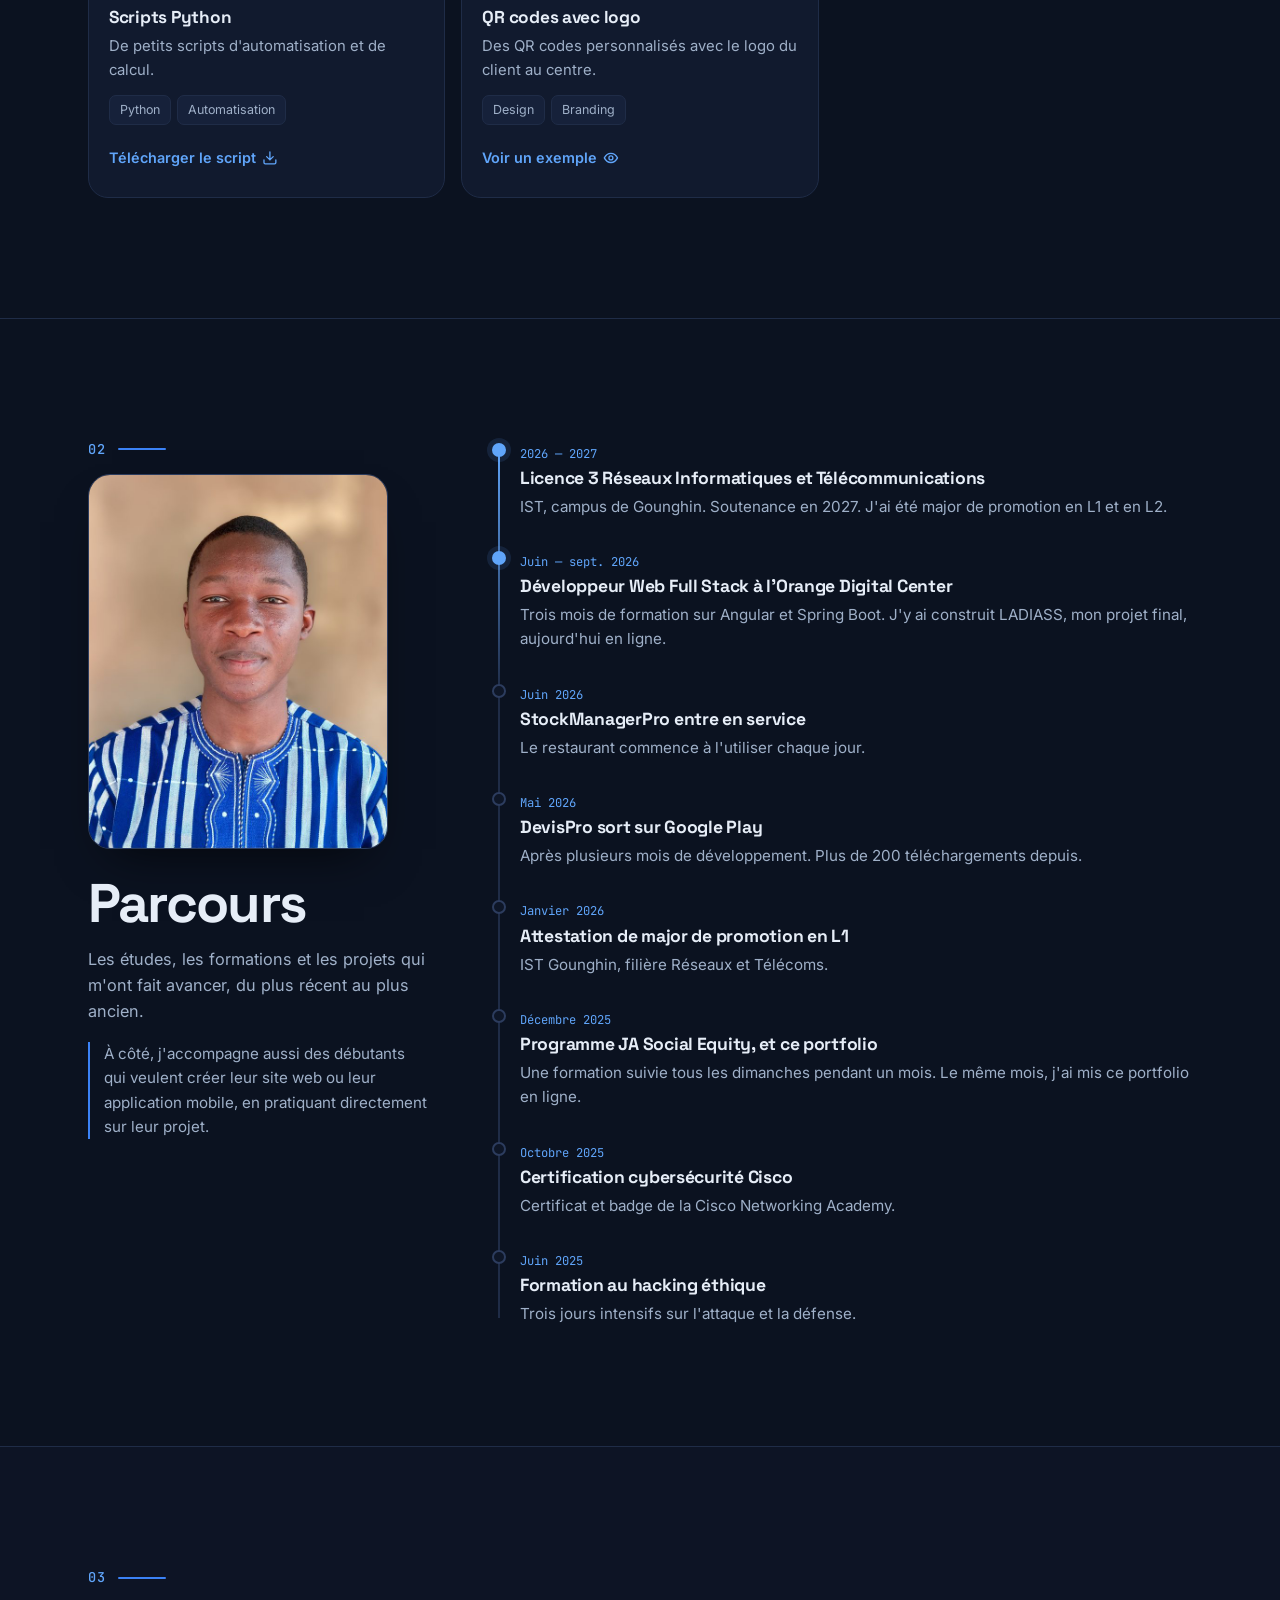
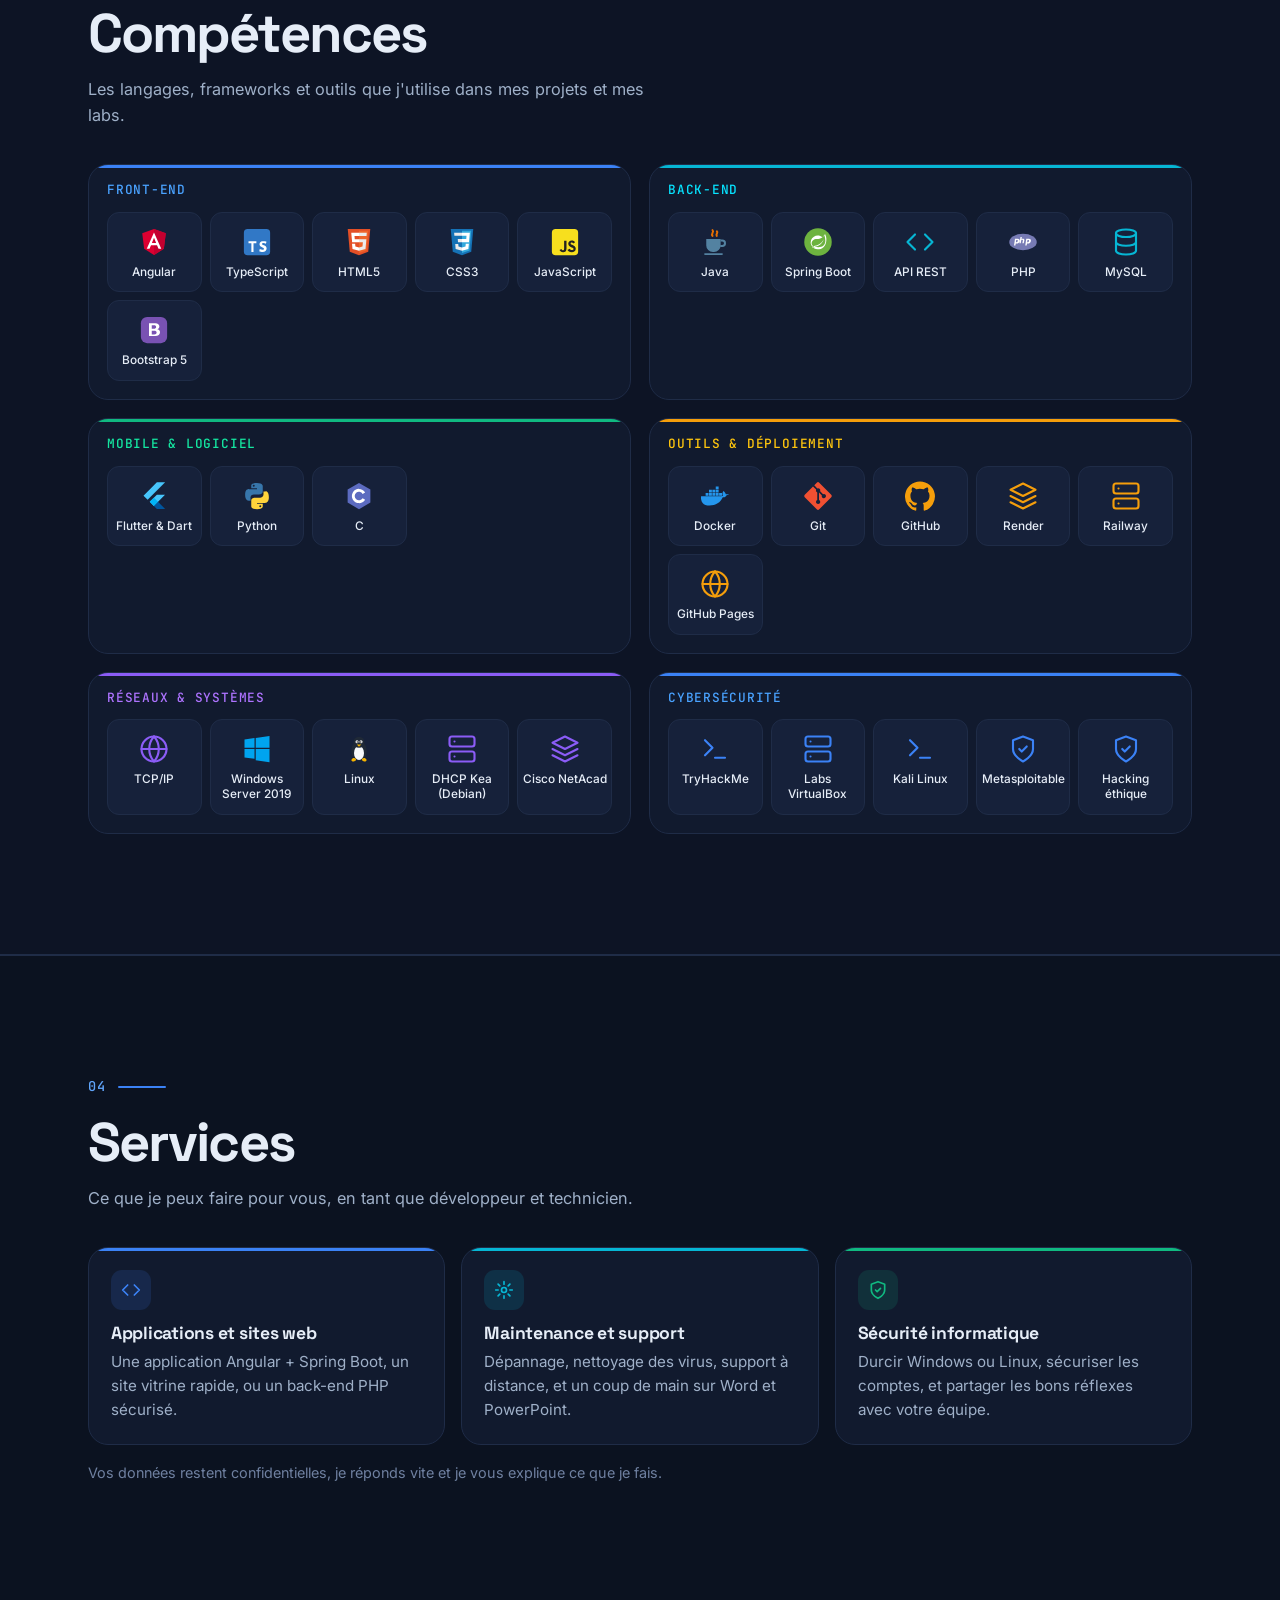
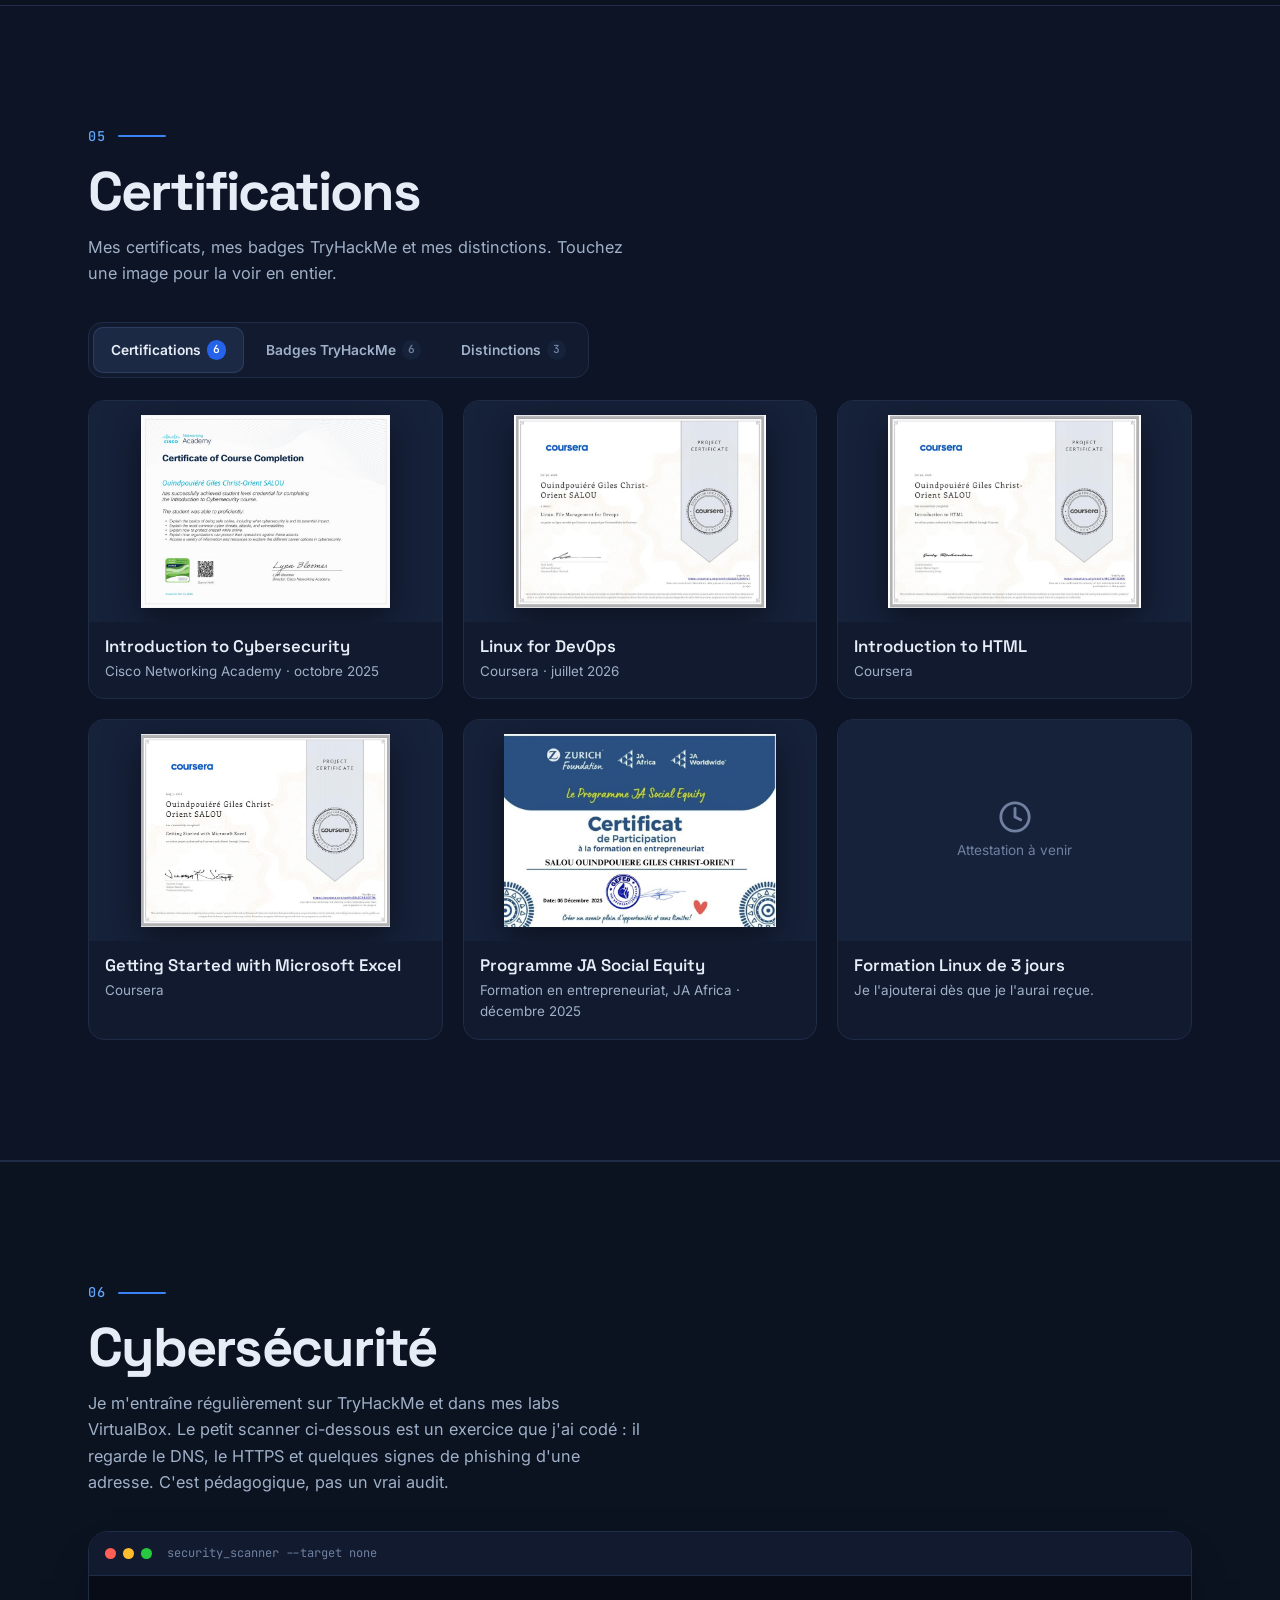
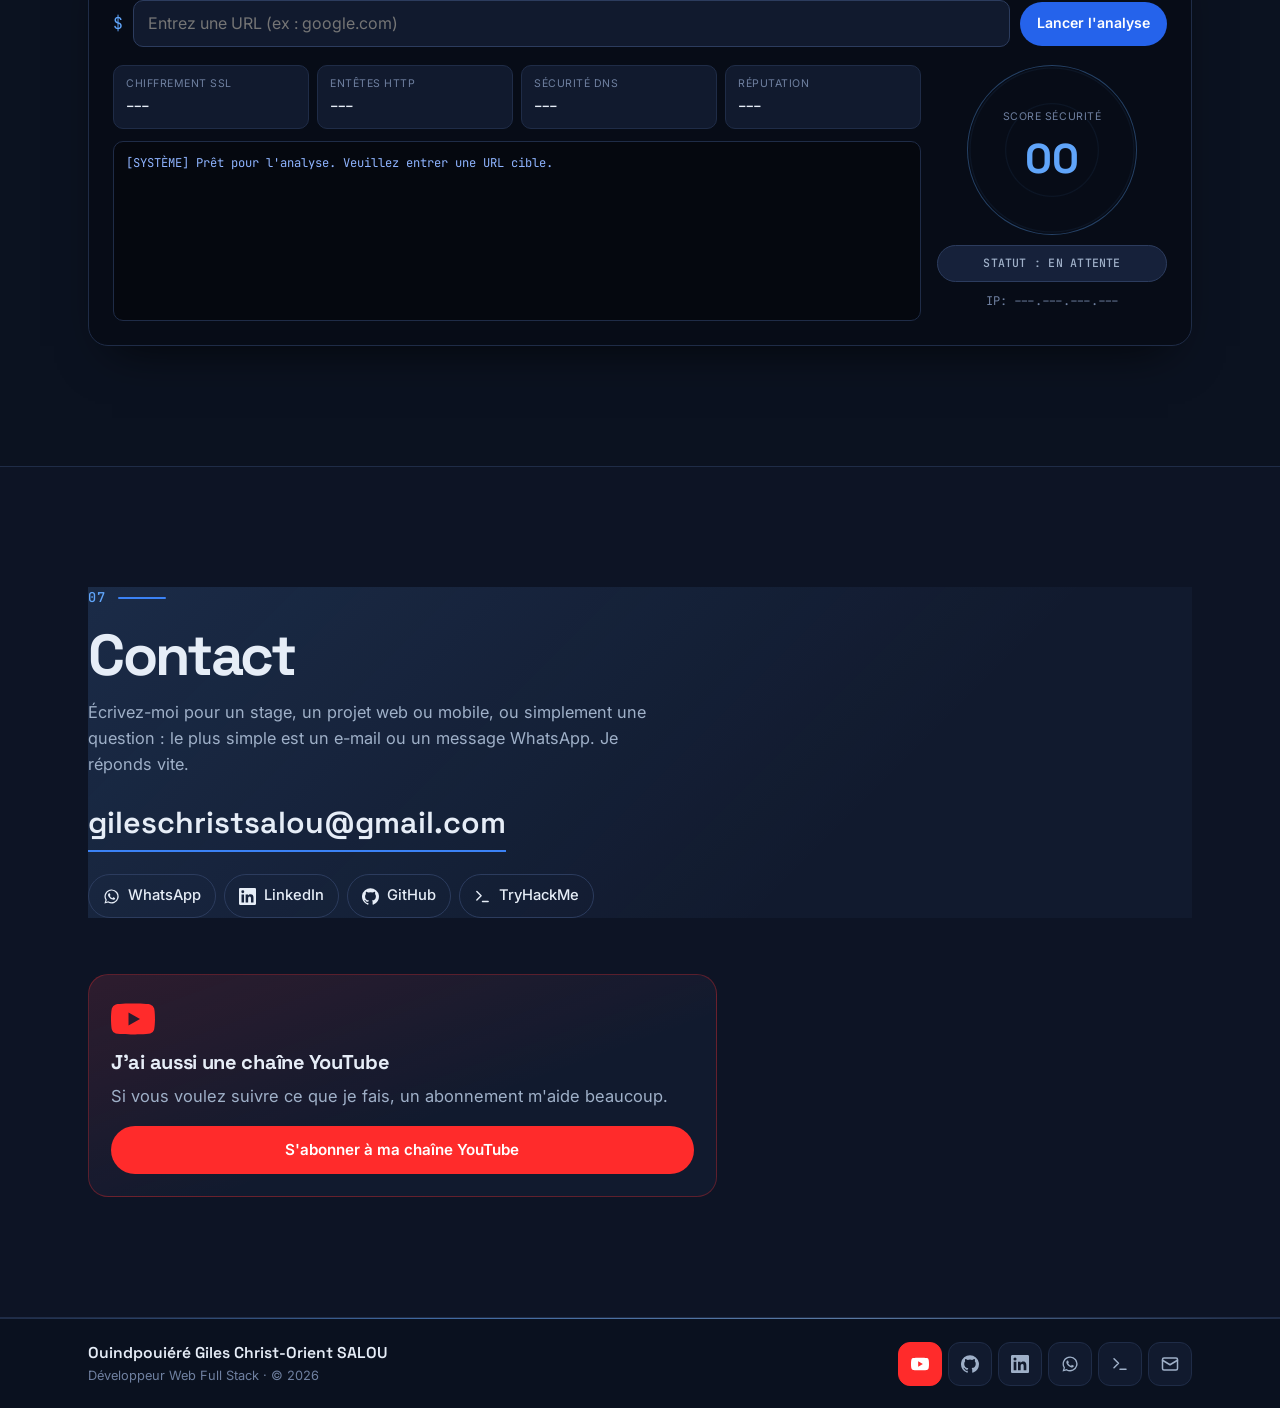
==== commit 5e486d18: "Cartes à trait de couleur, en-têtes de section numérotés, section Services - Cartes (compétences, se" ====
--- a/index.html
+++ b/index.html
@@ -94,6 +94,7 @@
                 <a href="#projets">Projets</a>
                 <a href="#parcours">Parcours</a>
                 <a href="#competences">Compétences</a>
+                <a href="#services">Services</a>
                 <a href="#certifications">Certifications</a>
                 <a href="#cyber">Cybersécurité</a>
                 <a href="#contact">Contact</a>
@@ -116,6 +117,7 @@
             <a class="drawer-link" href="#projets"><svg class="ic"><use href="#i-layers"/></svg> Projets</a>
             <a class="drawer-link" href="#parcours"><svg class="ic"><use href="#i-cap"/></svg> Parcours</a>
             <a class="drawer-link" href="#competences"><svg class="ic"><use href="#i-code"/></svg> Compétences</a>
+            <a class="drawer-link" href="#services"><svg class="ic"><use href="#i-cog"/></svg> Services</a>
             <a class="drawer-link" href="#certifications"><svg class="ic"><use href="#i-award"/></svg> Certifications</a>
             <a class="drawer-link" href="#cyber"><svg class="ic"><use href="#i-shield"/></svg> Cybersécurité</a>
             <a class="drawer-link" href="#contact"><svg class="ic"><use href="#i-mail"/></svg> Contact</a>
@@ -194,8 +196,9 @@
         <section id="projets" class="section">
             <div class="wrap">
                 <header class="section-head reveal">
-                    <h2>Ce que j'ai construit</h2>
-                    <p class="section-intro">Quatre projets en ligne ou en service aujourd'hui, puis quelques réalisations plus petites.</p>
+                    <p class="sec-num mono" aria-hidden="true">01</p>
+                    <h2>Projets</h2>
+                    <p class="section-intro">Ce que j'ai construit : quatre projets en ligne ou en service aujourd'hui, puis quelques réalisations plus petites.</p>
                 </header>
 
                 <div class="projects">
@@ -346,13 +349,14 @@
         </section>
 
         <!-- ======= PARCOURS ======= -->
-        <section id="parcours" class="section section-alt">
+        <section id="parcours" class="section">
             <div class="wrap parcours-grid">
                 <header class="section-head reveal">
+                    <p class="sec-num mono" aria-hidden="true">02</p>
                     <figure class="parcours-photo">
                         <img src="images/thumbs/avatar.jpg" alt="Ouindpouiéré Giles Christ-Orient SALOU" loading="lazy" width="640" height="800">
                     </figure>
-                    <h2>Mon parcours</h2>
+                    <h2>Parcours</h2>
                     <p class="section-intro">Les études, les formations et les projets qui m'ont fait avancer, du plus récent au plus ancien.</p>
                     <p class="aside-note">À côté, j'accompagne aussi des débutants qui veulent créer leur site web ou leur application mobile, en pratiquant directement sur leur projet.</p>
                 </header>
@@ -403,10 +407,12 @@
         </section>
 
         <!-- ======= COMPÉTENCES ======= -->
-        <section id="competences" class="section">
+        <section id="competences" class="section section-alt">
             <div class="wrap">
                 <header class="section-head reveal">
-                    <h2>Mes compétences</h2>
+                    <p class="sec-num mono" aria-hidden="true">03</p>
+                    <h2>Compétences</h2>
+                    <p class="section-intro">Les langages, frameworks et outils que j'utilise dans mes projets et mes labs.</p>
                 </header>
 
                 <div class="skill-groups">
@@ -472,25 +478,6 @@
                     </div>
                 </div>
 
-                <h3 class="sub-title reveal">Ce que je peux faire pour vous</h3>
-                <div class="offer">
-                    <div class="offer-card reveal">
-                        <span class="mini-ic"><svg class="ic"><use href="#i-code"/></svg></span>
-                        <h4>Applications et sites web</h4>
-                        <p>Une application Angular + Spring Boot, un site vitrine rapide, ou un back-end PHP sécurisé.</p>
-                    </div>
-                    <div class="offer-card reveal">
-                        <span class="mini-ic"><svg class="ic"><use href="#i-cog"/></svg></span>
-                        <h4>Maintenance et support</h4>
-                        <p>Dépannage, nettoyage des virus, support à distance, et un coup de main sur Word et PowerPoint.</p>
-                    </div>
-                    <div class="offer-card reveal">
-                        <span class="mini-ic"><svg class="ic"><use href="#i-shield"/></svg></span>
-                        <h4>Sécurité informatique</h4>
-                        <p>Durcir Windows ou Linux, sécuriser les comptes, et partager les bons réflexes avec votre équipe.</p>
-                    </div>
-                </div>
-                <p class="offer-note reveal">Vos données restent confidentielles, je réponds vite et je vous explique ce que je fais.</p>
                 <!-- Ancienne version complète des compétences et services, conservée pour pouvoir y revenir :
                 <dl class="skills reveal">
                     <div><dt>Front-end</dt><dd>Angular, TypeScript, HTML5, CSS3, JavaScript, Bootstrap 5</dd></div>
@@ -516,12 +503,43 @@
             </div>
         </section>
 
+        <!-- ======= SERVICES ======= -->
+        <section id="services" class="section">
+            <div class="wrap">
+                <header class="section-head reveal">
+                    <p class="sec-num mono" aria-hidden="true">04</p>
+                    <h2>Services</h2>
+                    <p class="section-intro">Ce que je peux faire pour vous, en tant que développeur et technicien.</p>
+                </header>
+                
+                <div class="offer">
+                    <div class="offer-card reveal">
+                        <span class="mini-ic"><svg class="ic"><use href="#i-code"/></svg></span>
+                        <h4>Applications et sites web</h4>
+                        <p>Une application Angular + Spring Boot, un site vitrine rapide, ou un back-end PHP sécurisé.</p>
+                    </div>
+                    <div class="offer-card reveal">
+                        <span class="mini-ic"><svg class="ic"><use href="#i-cog"/></svg></span>
+                        <h4>Maintenance et support</h4>
+                        <p>Dépannage, nettoyage des virus, support à distance, et un coup de main sur Word et PowerPoint.</p>
+                    </div>
+                    <div class="offer-card reveal">
+                        <span class="mini-ic"><svg class="ic"><use href="#i-shield"/></svg></span>
+                        <h4>Sécurité informatique</h4>
+                        <p>Durcir Windows ou Linux, sécuriser les comptes, et partager les bons réflexes avec votre équipe.</p>
+                    </div>
+                </div>
+                <p class="offer-note reveal">Vos données restent confidentielles, je réponds vite et je vous explique ce que je fais.</p>
+            </div>
+        </section>
+
         <!-- ======= CERTIFICATIONS ======= -->
         <section id="certifications" class="section section-alt">
             <div class="wrap">
                 <header class="section-head reveal">
-                    <h2>Certifications et distinctions</h2>
-                    <p class="section-intro">Touchez une image pour la voir en entier.</p>
+                    <p class="sec-num mono" aria-hidden="true">05</p>
+                    <h2>Certifications</h2>
+                    <p class="section-intro">Mes certificats, mes badges TryHackMe et mes distinctions. Touchez une image pour la voir en entier.</p>
                 </header>
 
                 <div class="tabs reveal" role="tablist" aria-label="Catégories">
@@ -666,7 +684,8 @@
         <section id="cyber" class="section">
             <div class="wrap">
                 <header class="section-head reveal">
-                    <h2>Côté cybersécurité</h2>
+                    <p class="sec-num mono" aria-hidden="true">06</p>
+                    <h2>Cybersécurité</h2>
                     <p class="section-intro">Je m'entraîne régulièrement sur TryHackMe et dans mes labs VirtualBox. Le petit scanner ci-dessous est un exercice que j'ai codé : il regarde le DNS, le HTTPS et quelques signes de phishing d'une adresse. C'est pédagogique, pas un vrai audit.</p>
                 </header>
 
@@ -711,8 +730,9 @@
         <section id="contact" class="section section-alt">
             <div class="wrap contact">
                 <div class="contact-main reveal">
-                    <h2>Écrivez-moi</h2>
-                    <p class="section-intro">Pour un stage, un projet web ou mobile, ou simplement une question, le plus simple est un e-mail ou un message WhatsApp. Je réponds vite.</p>
+                    <p class="sec-num mono" aria-hidden="true">07</p>
+                    <h2>Contact</h2>
+                    <p class="section-intro">Écrivez-moi pour un stage, un projet web ou mobile, ou simplement une question : le plus simple est un e-mail ou un message WhatsApp. Je réponds vite.</p>
                     <a class="contact-mail" href="mailto:gileschristsalou@gmail.com">gileschristsalou@gmail.com</a>
                     <ul class="contact-links">
                         <li><a href="https://wa.me/57222160" target="_blank" rel="noopener"><svg class="ic fill"><use href="#b-whatsapp"/></svg> WhatsApp</a></li>
--- a/style.css
+++ b/style.css
@@ -1029,6 +1029,52 @@
 .yt-card .btn { width: 100%; margin-top: 6px; }
 @media (min-width: 900px) { .contact { grid-template-columns: 1.5fr 1fr; gap: 56px; align-items: center; } }
 
+
+/* ==========================================================
+   CARTES — fond neutre, fine bordure, trait de couleur en haut
+   Petite palette de catégories (modifiable ici)
+   ========================================================== */
+:root {
+    --c1: 59, 130, 246;   /* bleu */
+    --c2: 6, 182, 212;    /* cyan */
+    --c3: 139, 92, 246;   /* violet */
+    --c4: 245, 158, 11;   /* ambre */
+    --c5: 16, 185, 129;   /* vert */
+}
+.skill-group, .offer-card, .small-card, .project {
+    --c: var(--c1);
+    position: relative; overflow: hidden;
+    background: var(--surface); border: 1px solid var(--border);
+}
+.skill-group::after, .offer-card::after, .small-card::after, .project::after {
+    content: ''; position: absolute; left: 0; right: 0; top: 0; height: 3px; pointer-events: none;
+    background: rgb(var(--c));
+}
+.skill-group:nth-child(5n+2), .offer-card:nth-child(5n+2), .small-card:nth-child(5n+2), .project:nth-child(4n+2) { --c: var(--c2); }
+.skill-group:nth-child(5n+3), .offer-card:nth-child(5n+3), .small-card:nth-child(5n+3), .project:nth-child(4n+3) { --c: var(--c5); }
+.skill-group:nth-child(5n+4), .small-card:nth-child(5n+4), .project:nth-child(4n+4) { --c: var(--c4); }
+.skill-group:nth-child(5n+5), .small-card:nth-child(5n+5) { --c: var(--c3); }
+.skill-group:nth-child(6) { --c: var(--c1); }
+.skill-group h3 { color: rgb(var(--c)); filter: brightness(1.25); }
+.offer-card .mini-ic, .small-card .mini-ic { background: rgba(var(--c), .14); color: rgb(var(--c)); }
+.tile-line svg { color: rgb(var(--c, 96, 165, 250)); }
+.offer-card:hover, .small-card:hover, .skill-group:hover, .project:hover { border-color: var(--border-strong); }
+
+/* ==========================================================
+   EN-TÊTES DE SECTION — numéro + trait, titre fort, intro
+   ========================================================== */
+.sec-num {
+    display: flex; align-items: center; gap: 12px; margin-bottom: 14px;
+    font-size: 0.85rem; font-weight: 500; color: var(--accent); letter-spacing: .08em;
+}
+.sec-num::after { content: ''; width: 48px; height: 2px; border-radius: 2px; background: var(--brand-1); }
+.section { padding: 80px 0; }
+@media (min-width: 900px) { .section { padding: 120px 0; } }
+.section + .section { border-top: 1px solid var(--border); }
+.section-head h2 { font-size: clamp(2.1rem, 7vw, 3.4rem); }
+.section-intro { max-width: 56ch; }
+@media (min-width: 1024px) { .main-nav a { padding: 8px 10px; font-size: 0.9rem; } }
+
 /* ==========================================================
    ANIMATIONS — volontairement sobres (portfolio professionnel)
    Apparition douce, compteurs, léger survol, transitions du menu et de la visionneuse.
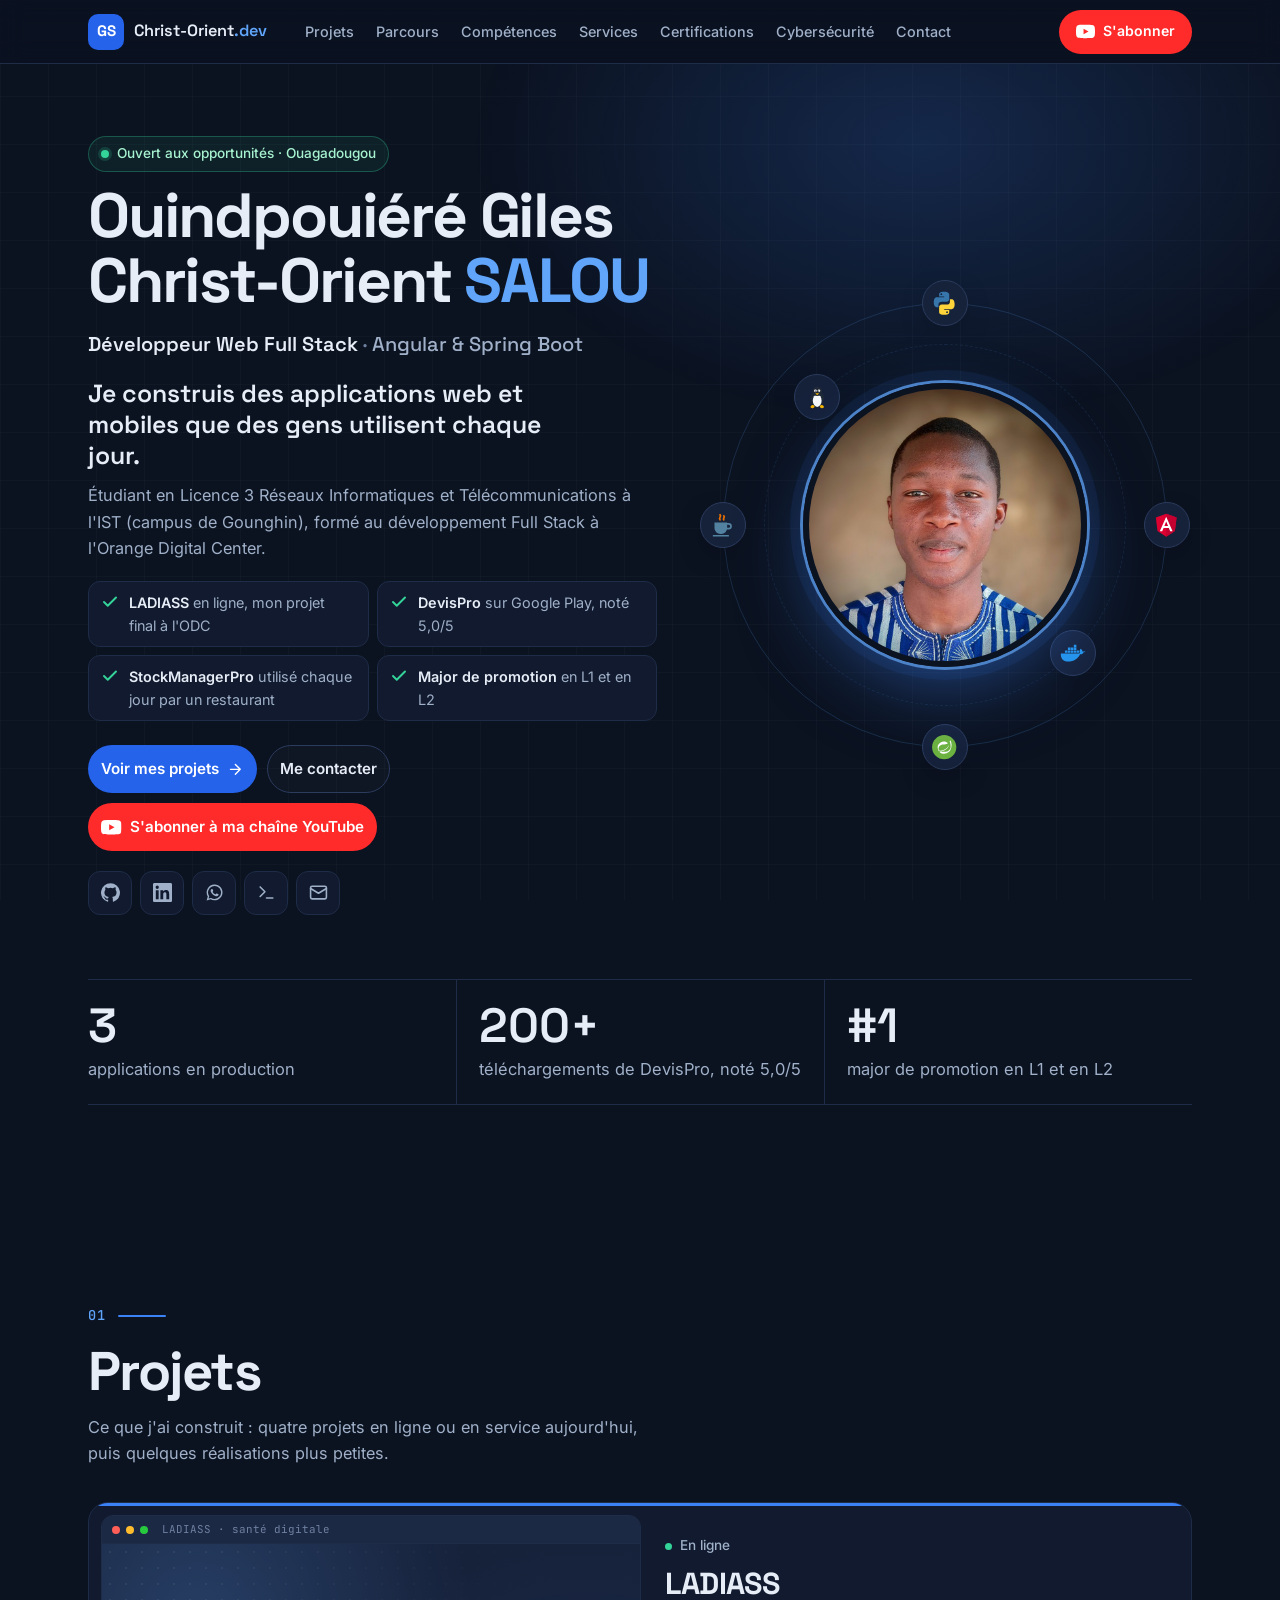
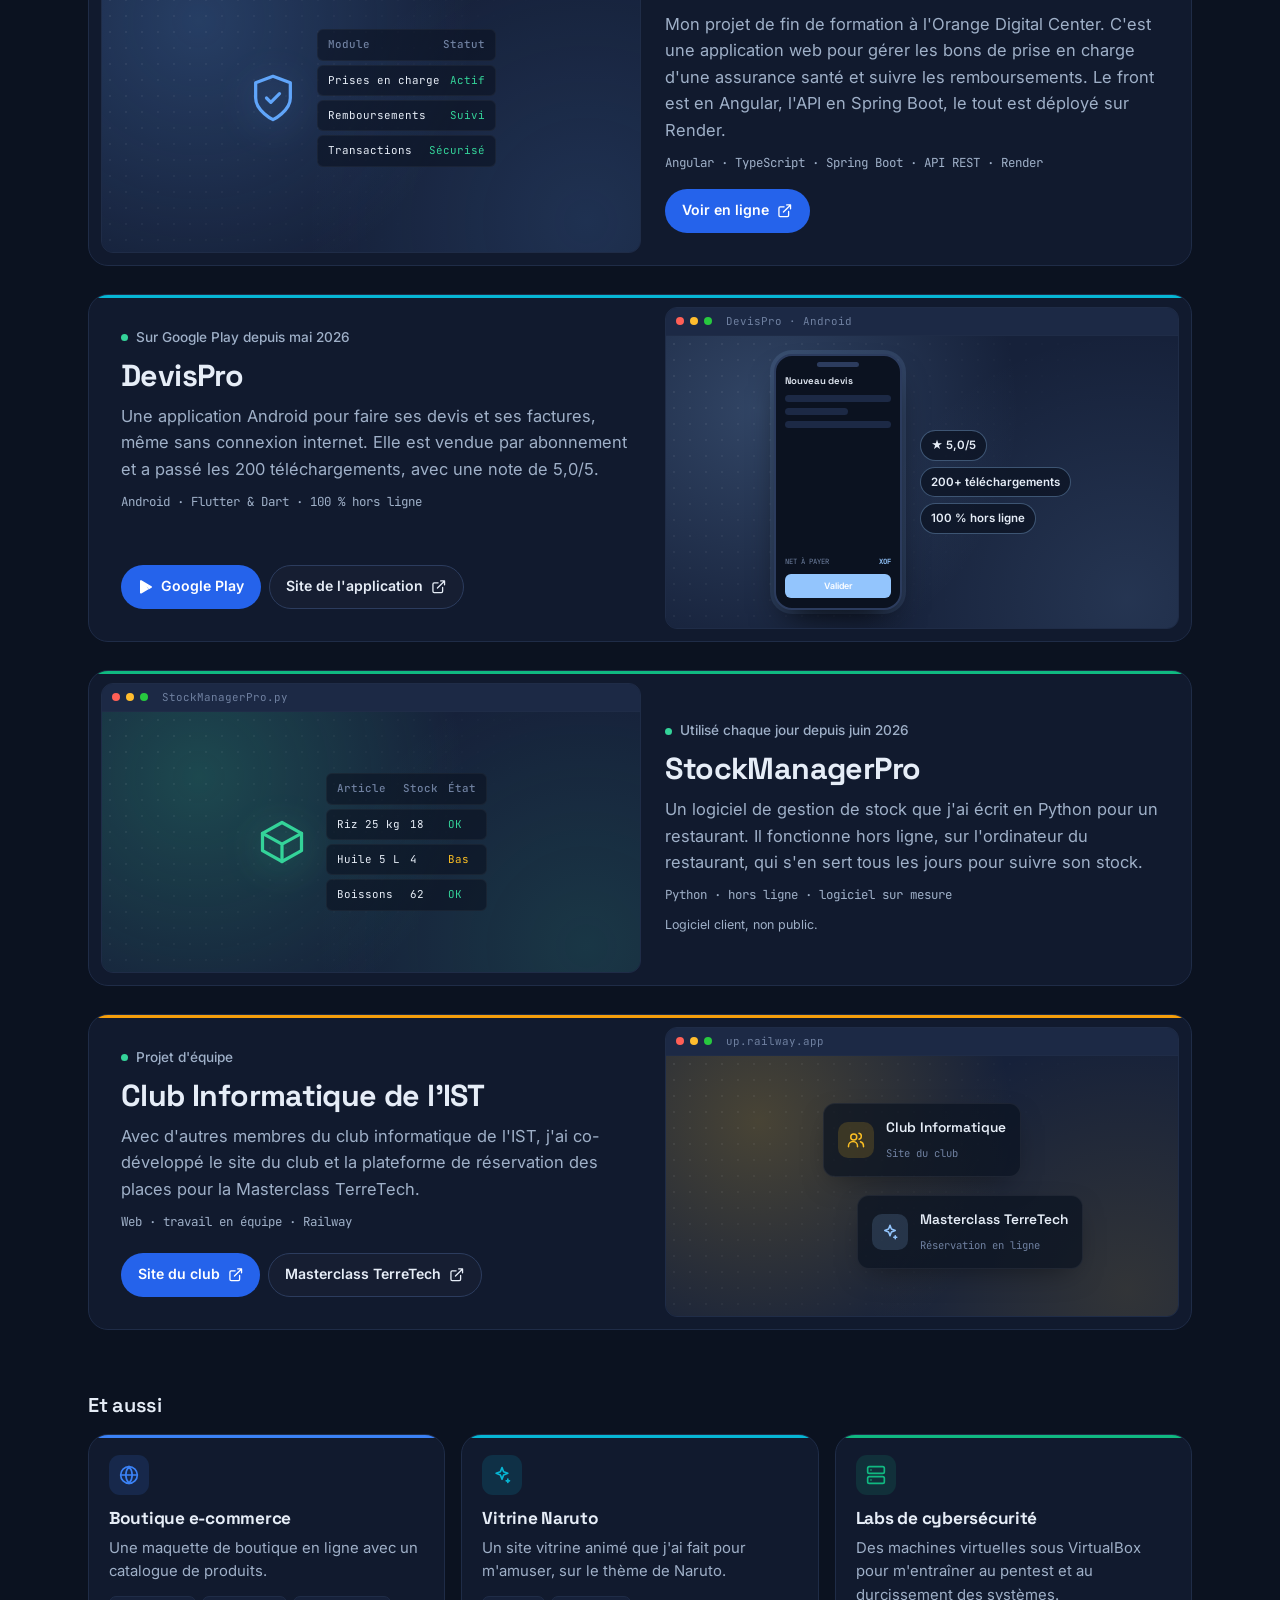
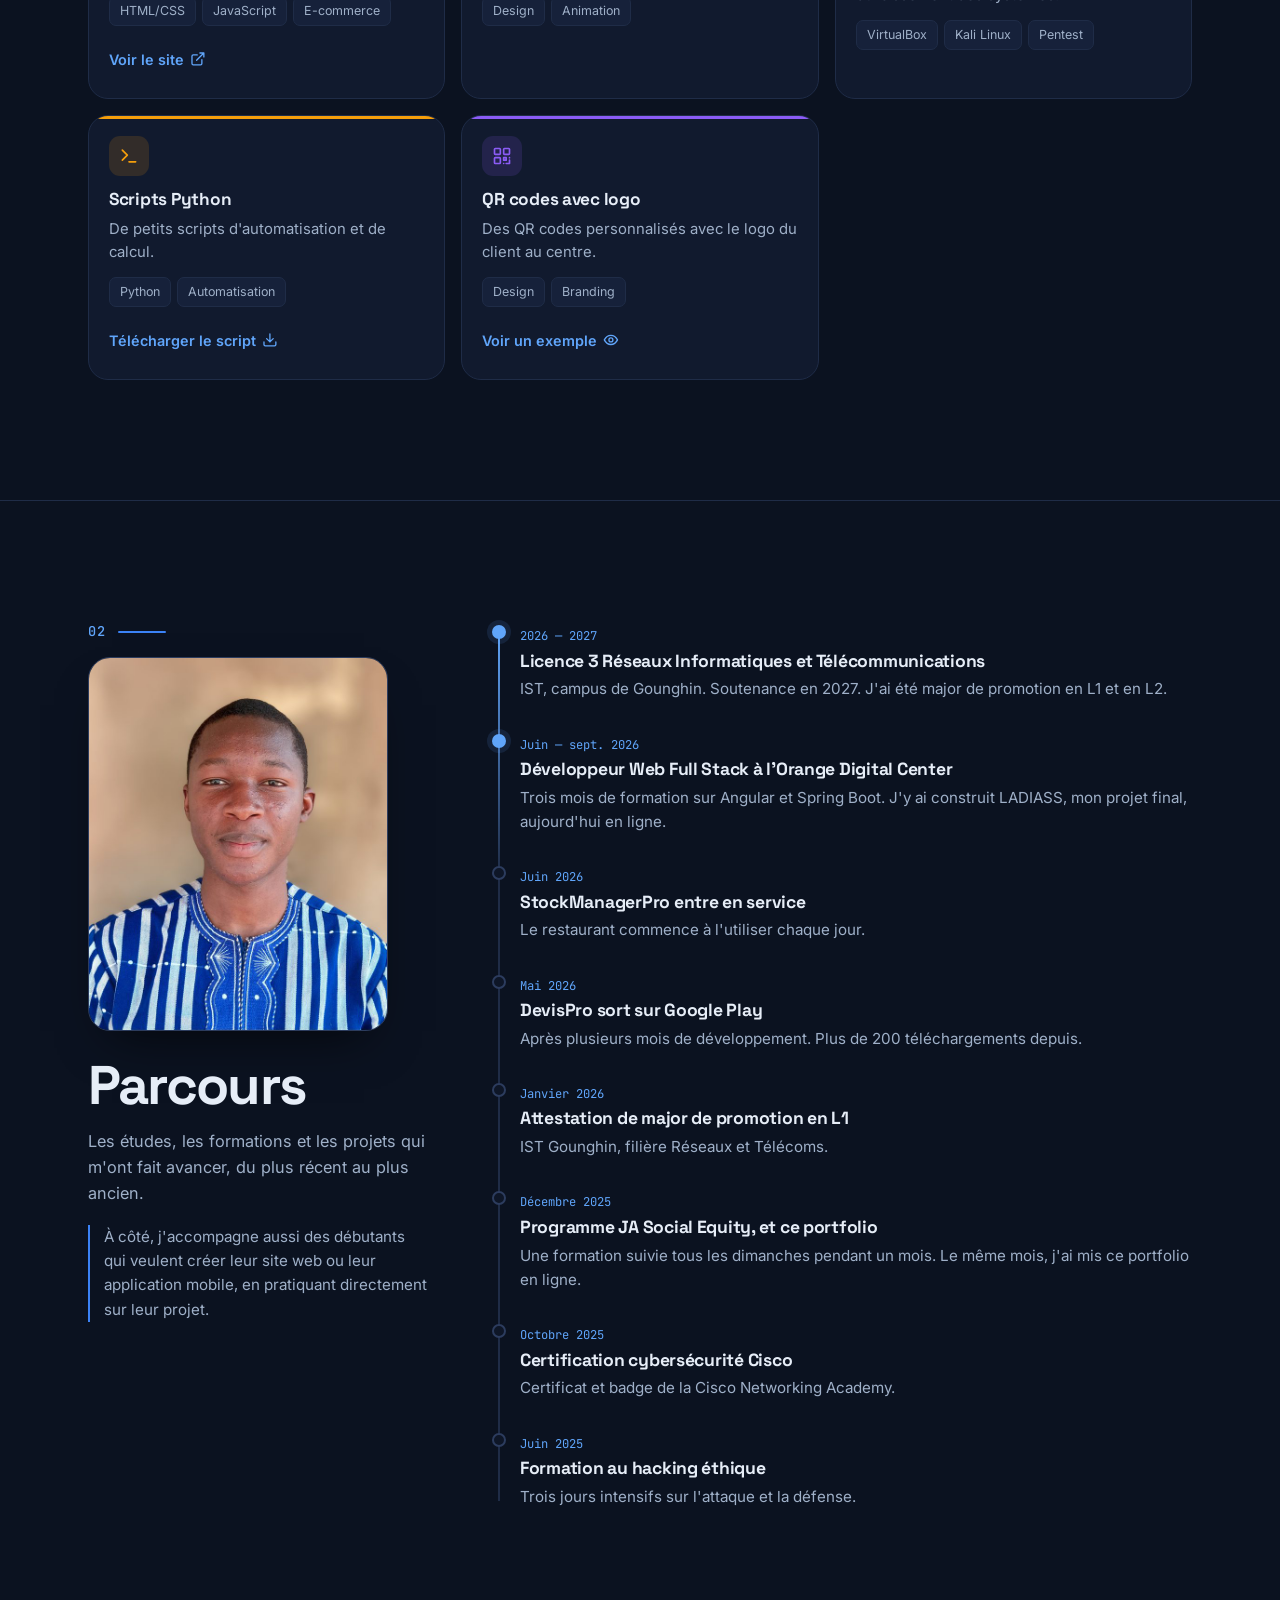
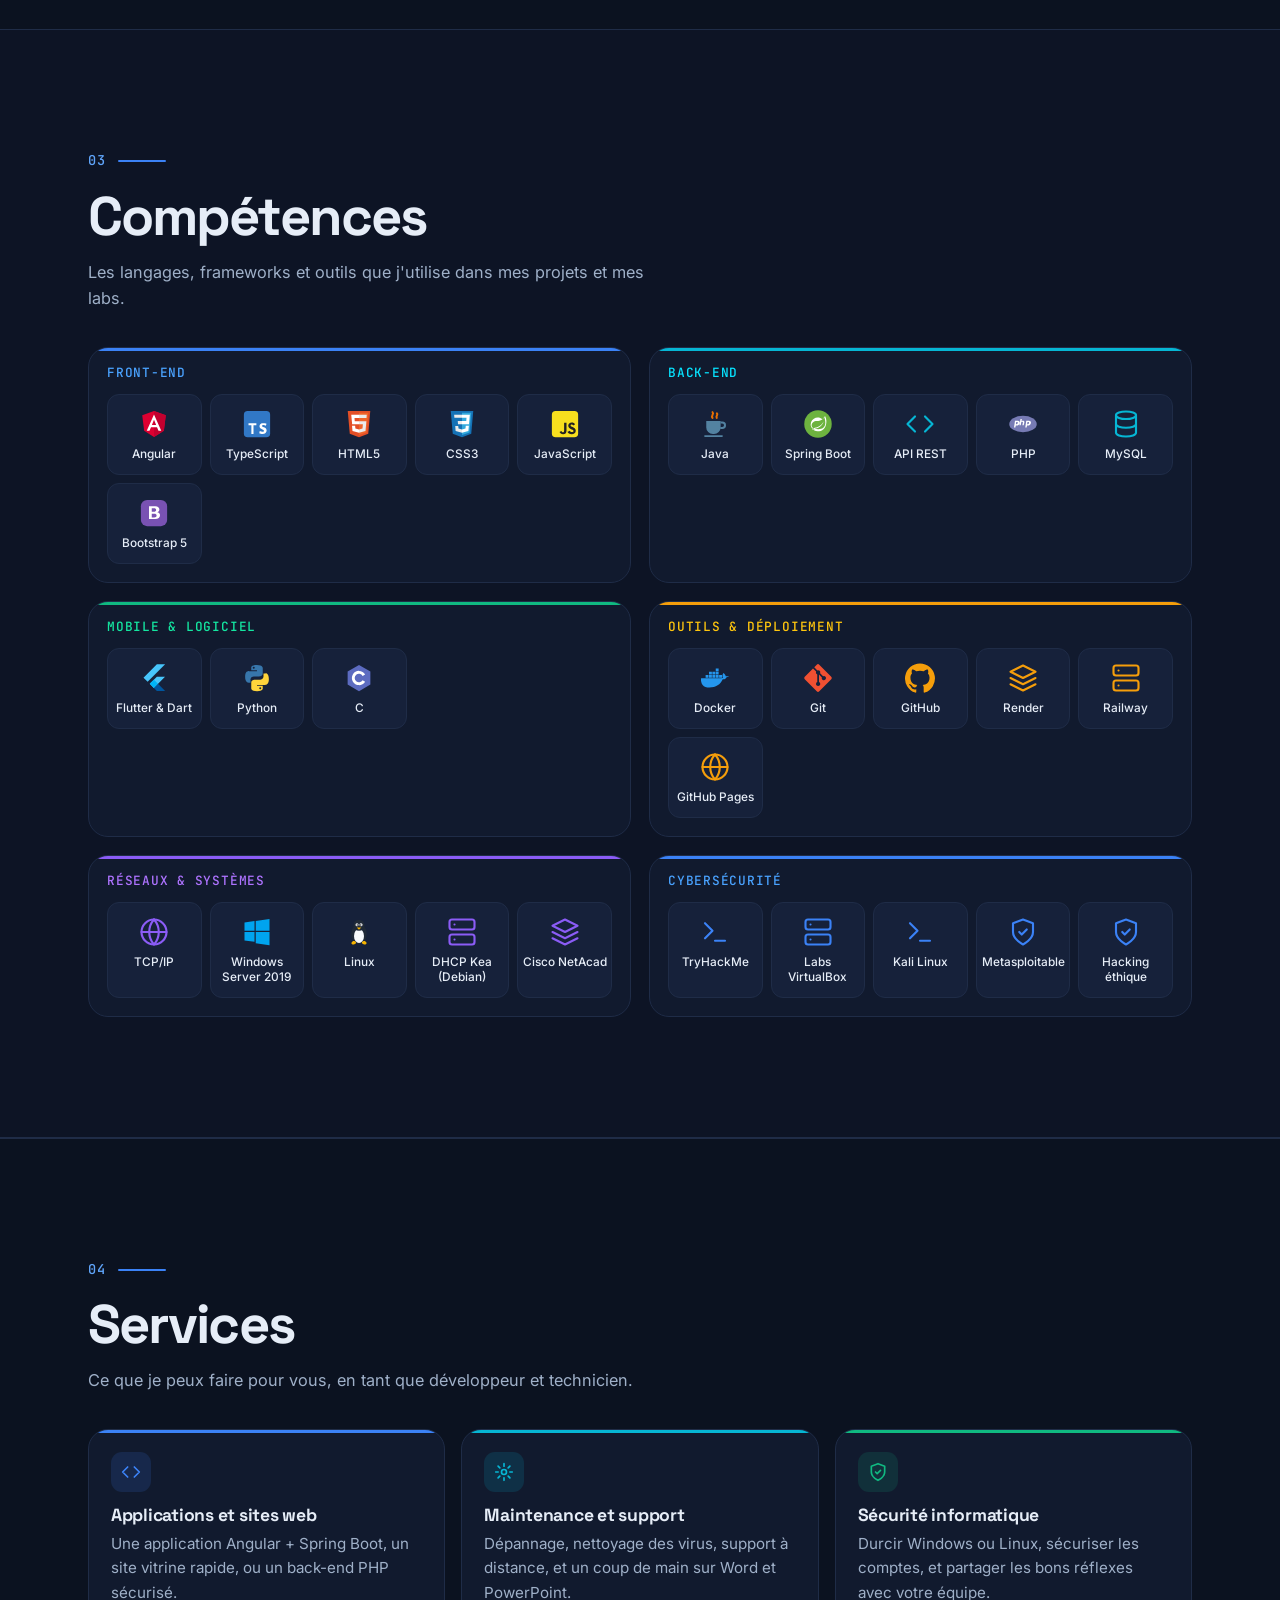
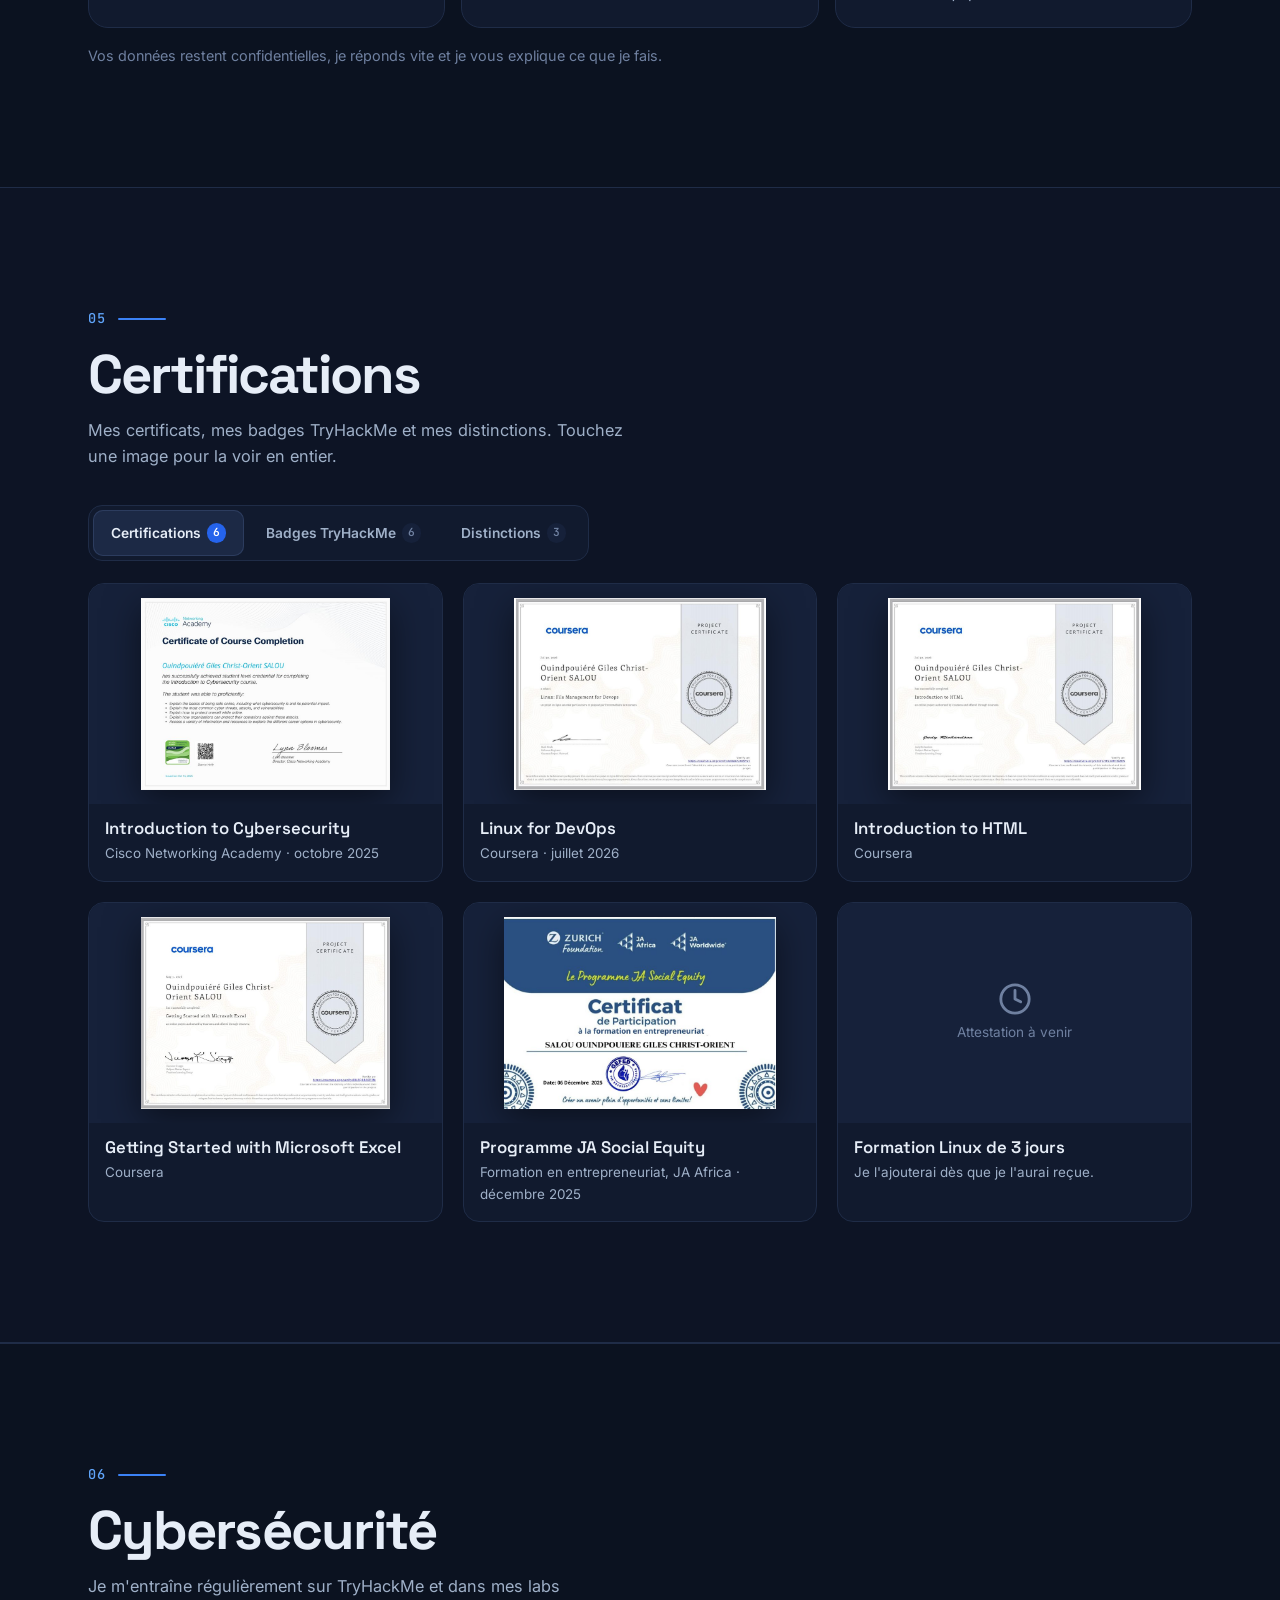
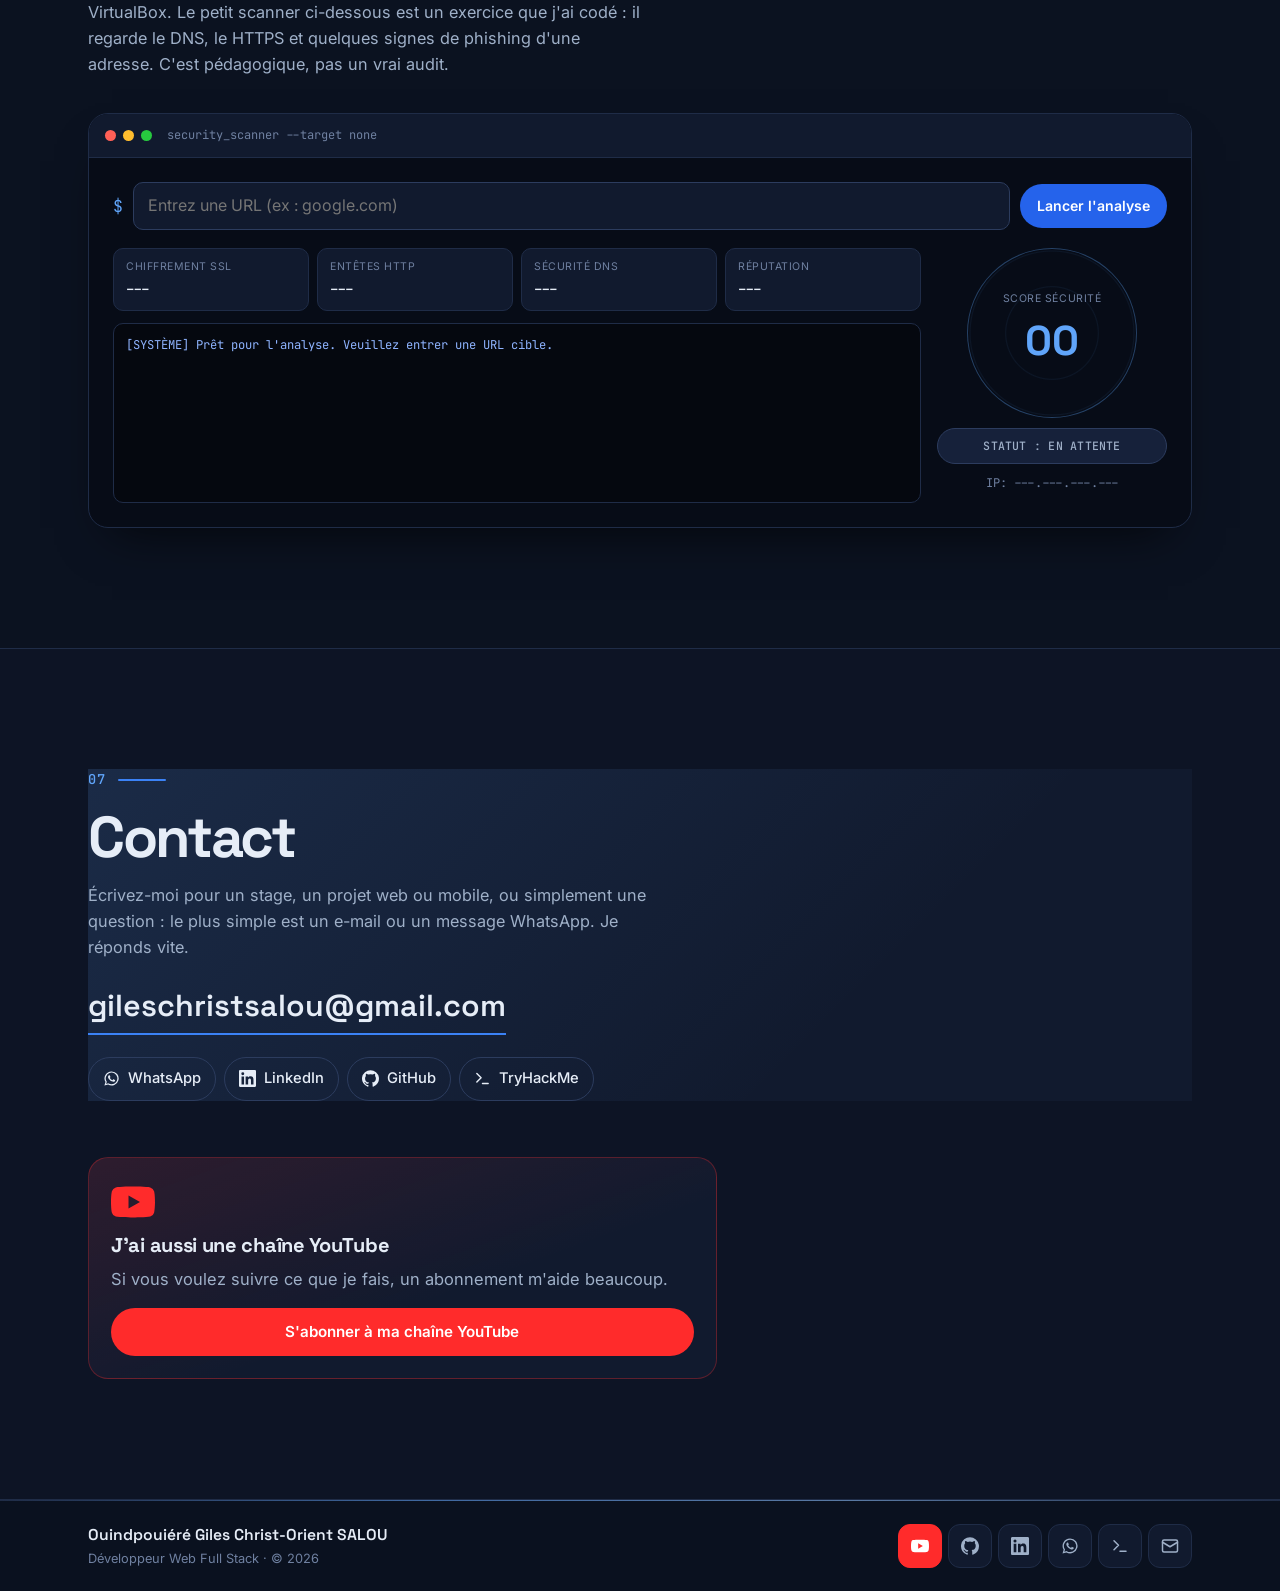
==== commit d2c382c6: "Accueil plus accrocheur : phrase d'accroche et preuves concrètes - Phrase d'accroche à la première p" ====
--- a/index.html
+++ b/index.html
@@ -59,6 +59,7 @@
             <symbol id="b-whatsapp" viewBox="0 0 24 24"><path d="M12.04 2a9.9 9.9 0 0 0-8.5 14.98L2 22l5.16-1.5A9.93 9.93 0 1 0 12.04 2zm0 18.13a8.2 8.2 0 0 1-4.2-1.15l-.3-.18-3.06.89.9-2.98-.2-.31a8.2 8.2 0 1 1 6.86 3.73zm4.5-6.14c-.25-.12-1.46-.72-1.69-.8-.23-.08-.39-.12-.55.12-.17.25-.64.8-.78.97-.14.16-.29.18-.53.06a6.7 6.7 0 0 1-3.32-2.9c-.25-.43.25-.4.72-1.33.08-.17.04-.31-.02-.43l-.75-1.82c-.2-.48-.4-.41-.55-.42h-.47a.9.9 0 0 0-.65.3 2.74 2.74 0 0 0-.86 2.04c0 1.2.88 2.37 1 2.53.12.17 1.73 2.64 4.2 3.7 1.56.68 2.17.73 2.95.62.48-.07 1.46-.6 1.67-1.18.2-.58.2-1.08.14-1.18-.06-.1-.22-.17-.47-.28z"/></symbol>
             <symbol id="b-play" viewBox="0 0 24 24"><path d="M3.6 1.8c-.3.3-.5.8-.5 1.4v17.6c0 .6.2 1.1.5 1.4l.1.1 9.9-9.9v-.2L3.7 1.7l-.1.1zM16.9 15.7l-3.3-3.3v-.2l3.3-3.3.1.1 3.9 2.2c1.1.6 1.1 1.7 0 2.3l-3.9 2.2h-.1zM17 15.6 13.6 12.2 3.6 22.2c.4.4 1 .4 1.7.1L17 15.6M17 8.8 5.3 2.1c-.7-.4-1.3-.3-1.7.1l10 10L17 8.8z"/></symbol>
             <symbol id="i-db" viewBox="0 0 24 24"><ellipse cx="12" cy="5" rx="8" ry="3"/><path d="M4 5v14c0 1.7 3.6 3 8 3s8-1.3 8-3V5M4 12c0 1.7 3.6 3 8 3s8-1.3 8-3"/></symbol>
+            <symbol id="i-check" viewBox="0 0 24 24"><path d="M20 6 9 17l-5-5"/></symbol>
             <symbol id="i-left" viewBox="0 0 24 24"><path d="m15 18-6-6 6-6"/></symbol>
             <symbol id="i-right" viewBox="0 0 24 24"><path d="m9 18 6-6-6-6"/></symbol>
             <!-- Logos de technos (simplifiés) pour l'orbite autour de la photo -->
@@ -161,11 +162,14 @@
                     <p class="hero-status"><span class="dot"></span>Ouvert aux opportunités · Ouagadougou</p>
                     <h1><span class="name-line">Ouindpouiéré Giles</span> <span class="name-line">Christ-Orient <span class="accent-name">SALOU</span></span></h1>
                     <p class="hero-role">Développeur Web Full Stack <span>Angular &amp; Spring Boot</span></p>
-                    <p class="hero-lead">
-                        Je suis étudiant en Licence 3 Réseaux Informatiques et Télécommunications à l'IST, campus de Gounghin.
-                        Je développe des applications que des gens utilisent pour de vrai : un restaurant gère son stock
-                        chaque jour avec mon logiciel, et mon application de devis se vend sur Google Play.
-                    </p>
+                    <p class="hero-hook">Je construis des applications web et mobiles que des gens utilisent chaque jour.</p>
+                    <p class="hero-lead">Étudiant en Licence 3 Réseaux Informatiques et Télécommunications à l'IST (campus de Gounghin), formé au développement Full Stack à l'Orange Digital Center.</p>
+                    <ul class="proofs">
+                        <li><svg class="ic"><use href="#i-check"/></svg><span><strong>LADIASS</strong> en ligne, mon projet final à l'ODC</span></li>
+                        <li><svg class="ic"><use href="#i-check"/></svg><span><strong>DevisPro</strong> sur Google Play, noté 5,0/5</span></li>
+                        <li><svg class="ic"><use href="#i-check"/></svg><span><strong>StockManagerPro</strong> utilisé chaque jour par un restaurant</span></li>
+                        <li><svg class="ic"><use href="#i-check"/></svg><span><strong>Major de promotion</strong> en L1 et en L2</span></li>
+                    </ul>
                     <div class="hero-cta">
                         <a href="#projets" class="btn btn-primary">Voir mes projets <svg class="ic"><use href="#i-arrow"/></svg></a>
                         <a href="#contact" class="btn btn-ghost">Me contacter</a>
--- a/style.css
+++ b/style.css
@@ -364,6 +364,26 @@
 .socials a:hover { color: var(--accent); border-color: var(--accent); }
 .socials .ic { width: 19px; height: 19px; }
 
+
+/* Accroche et preuves dans l'accueil */
+.hero-status {
+    padding: 6px 12px; border-radius: 999px; border: 1px solid rgba(52, 211, 153, .3); background: rgba(52, 211, 153, .08);
+    color: #a7f3d0; font-weight: 500;
+}
+.hero-hook { margin: 18px auto 0; max-width: 30ch; font-family: var(--font-head); font-size: clamp(1.2rem, 4.4vw, 1.55rem); font-weight: 600; line-height: 1.25; color: var(--text); }
+.hero-lead { margin-top: 12px; }
+.proofs { display: grid; gap: 8px; margin: 20px auto 0; max-width: 520px; text-align: left; }
+.proofs li {
+    display: flex; align-items: flex-start; gap: 10px; padding: 9px 12px; border-radius: 12px;
+    background: var(--surface); border: 1px solid var(--border); font-size: 0.9rem; color: var(--muted);
+}
+.proofs .ic { width: 18px; height: 18px; margin-top: 2px; color: var(--success); stroke-width: 2.6; }
+.proofs strong { color: var(--text); }
+@media (min-width: 900px) {
+    .hero-hook, .proofs { margin-left: 0; }
+    .proofs { grid-template-columns: 1fr 1fr; max-width: 640px; }
+}
+
 /* Chiffres clés : une simple rangée de chiffres, sans cartes */
 .facts { display: grid; margin-top: 36px; border-top: 1px solid var(--border); }
 .facts li { display: flex; align-items: baseline; gap: 14px; padding: 14px 2px; border-bottom: 1px solid var(--border); }
@@ -388,6 +408,7 @@
     .hero-text { text-align: left; }
     .hero-cta, .socials { justify-content: flex-start; }
     .hero-lead { margin-left: 0; }
+    .hero-role { font-size: 1.25rem; }
     .hero-role span { display: inline; margin: 0; font-size: 1em; }
     .hero-role span::before { content: "· "; color: var(--faint); }
     .hero-photo { order: 2; }
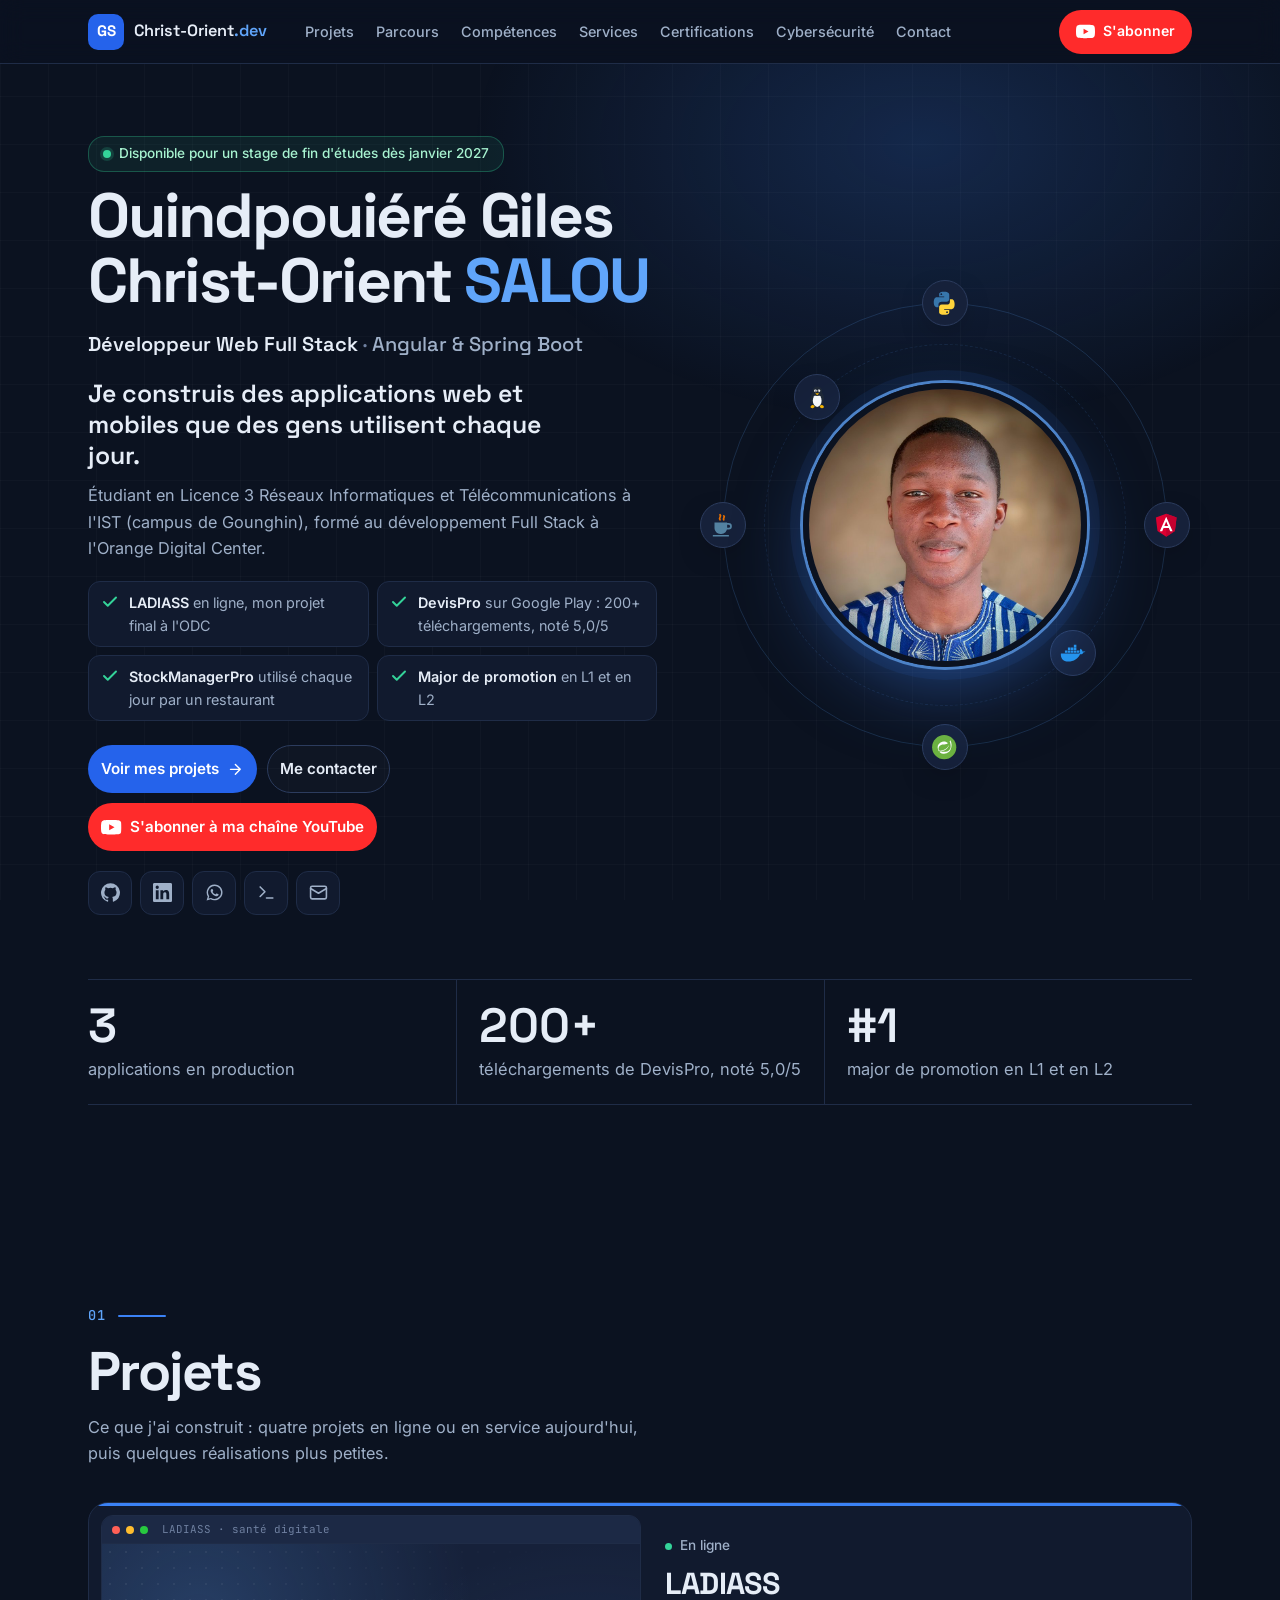
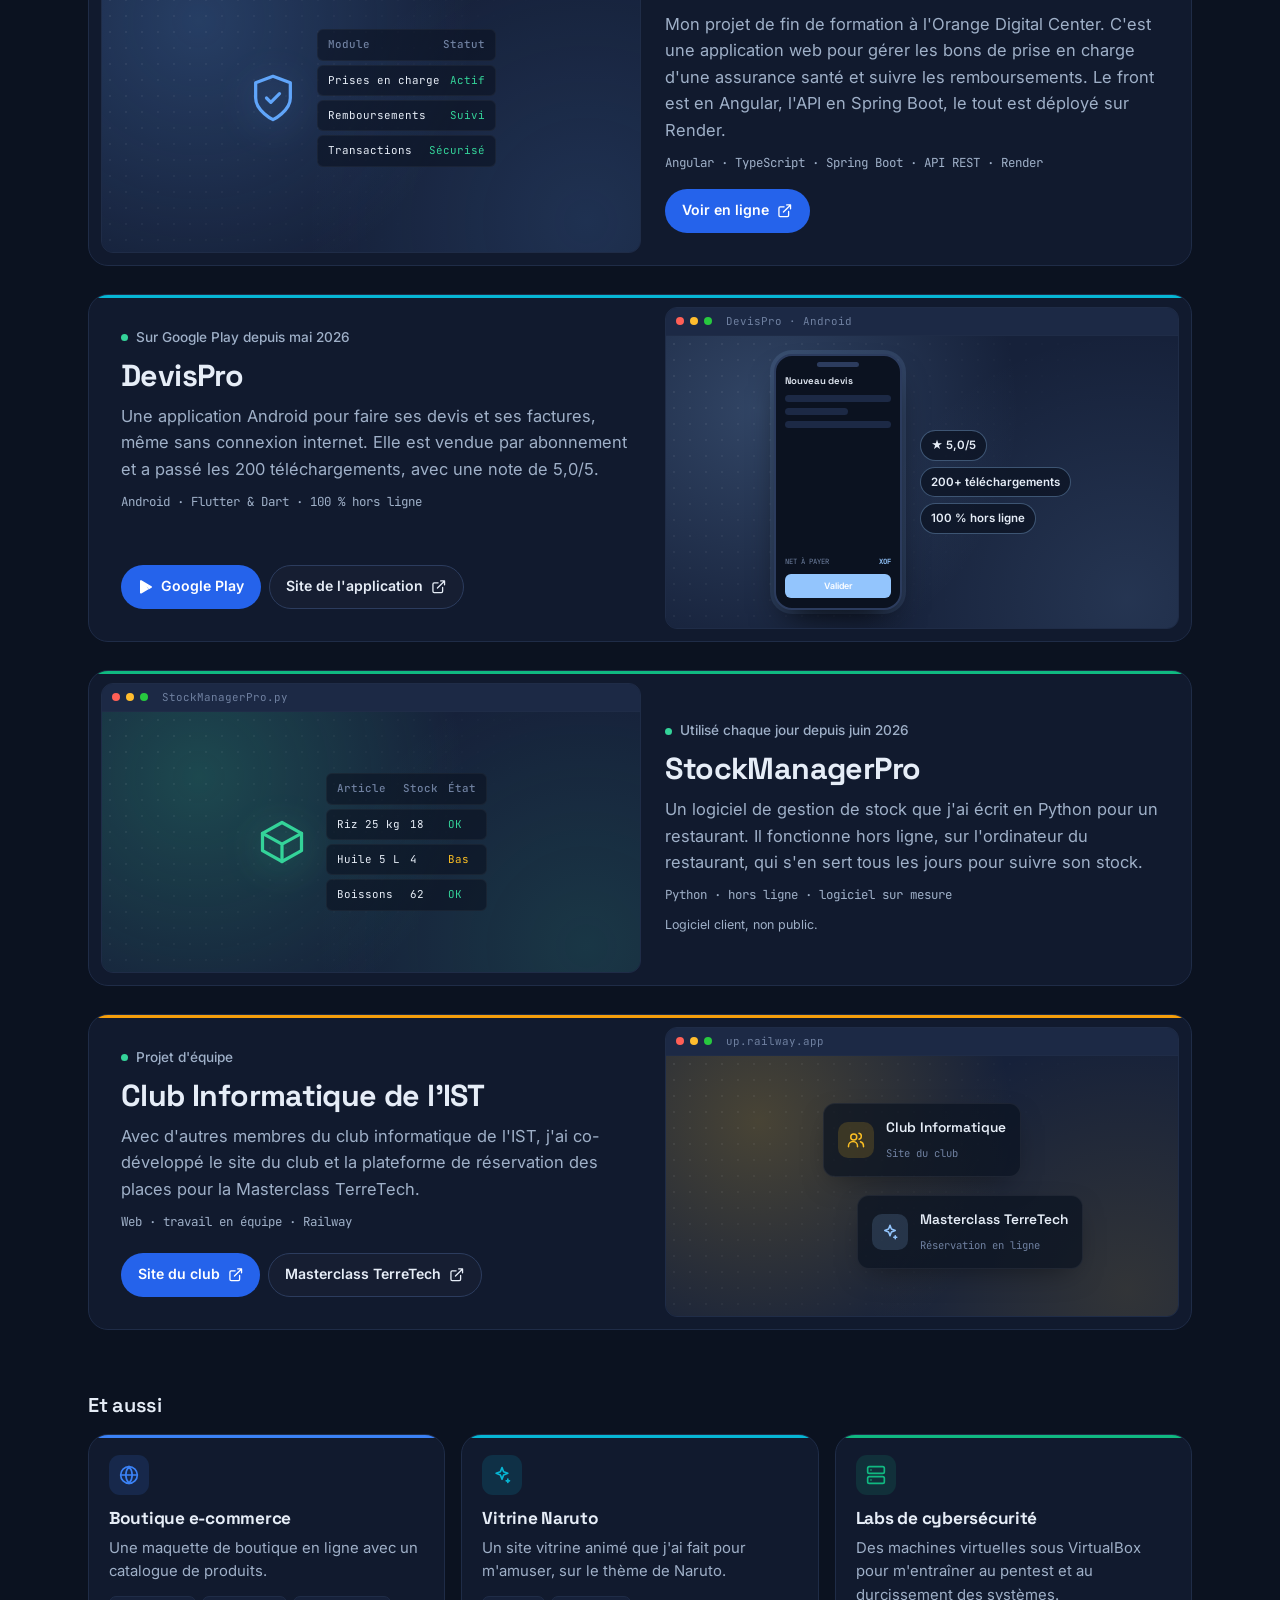
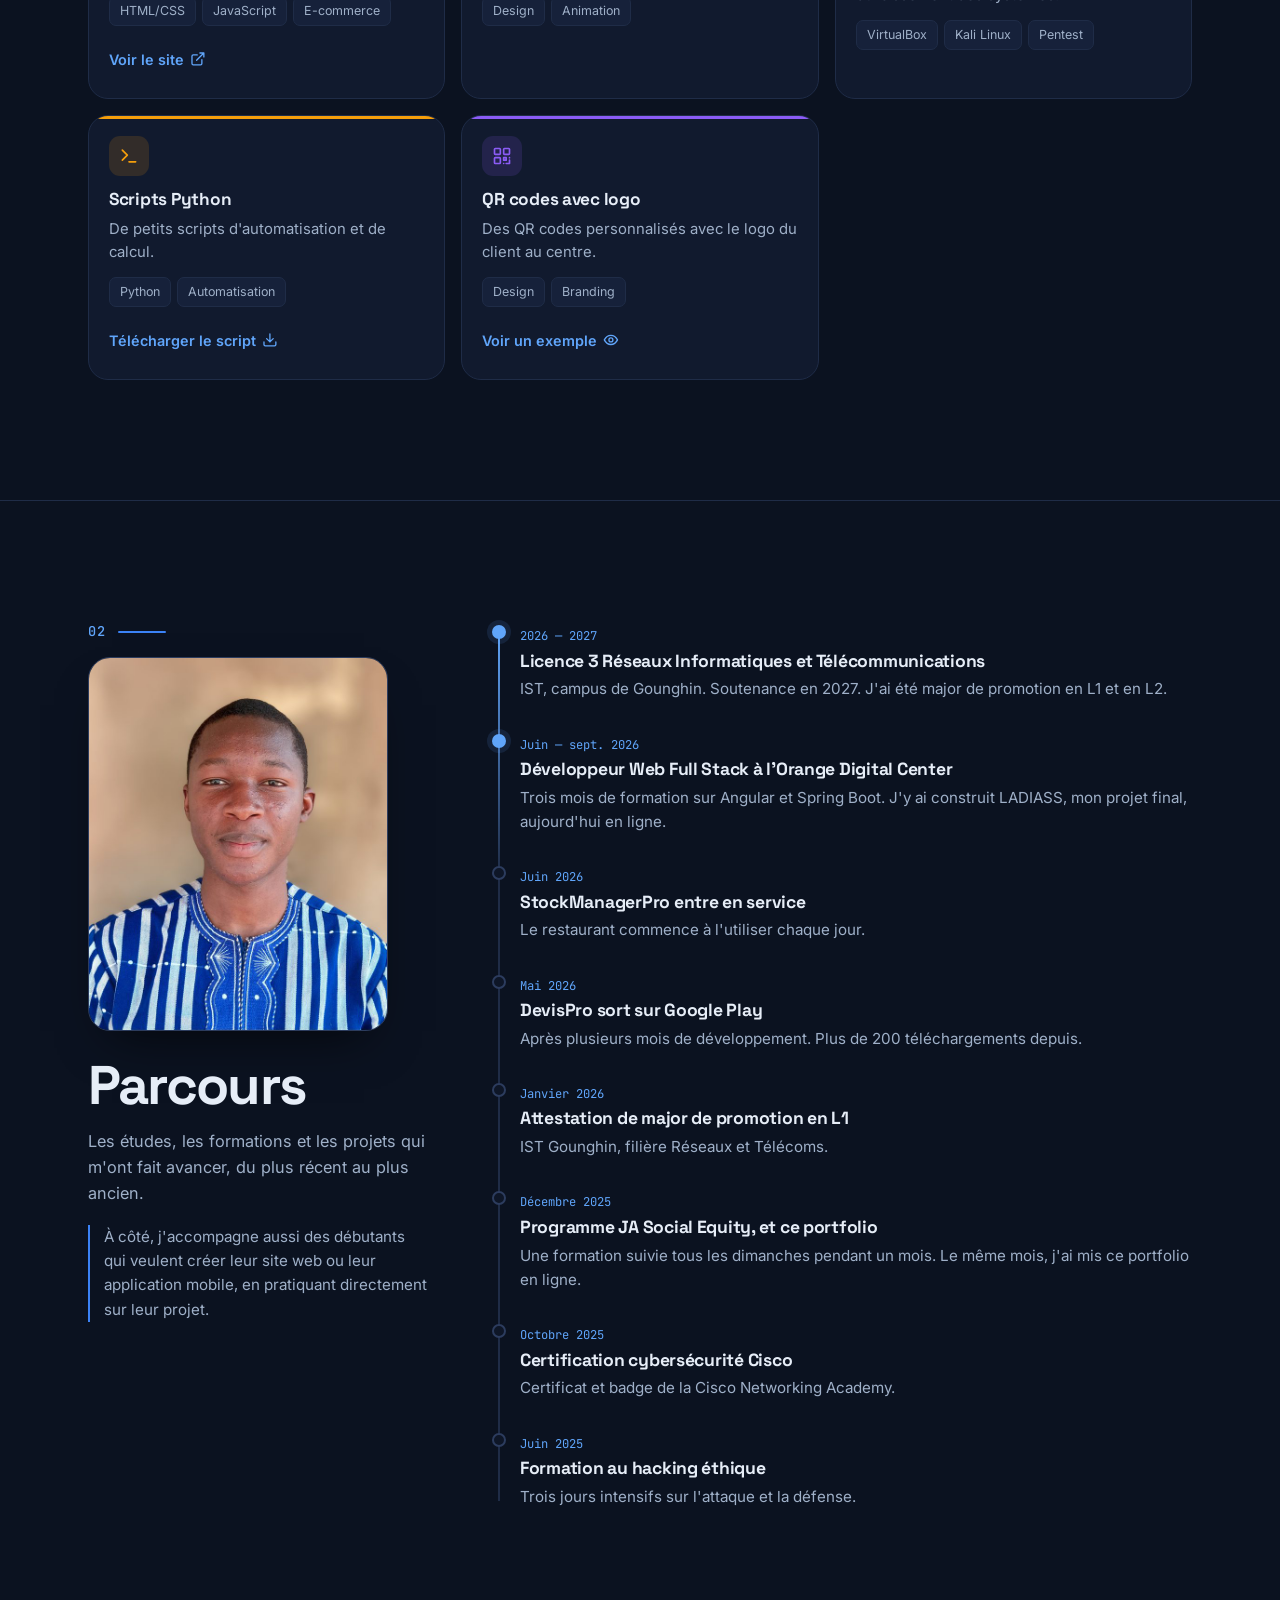
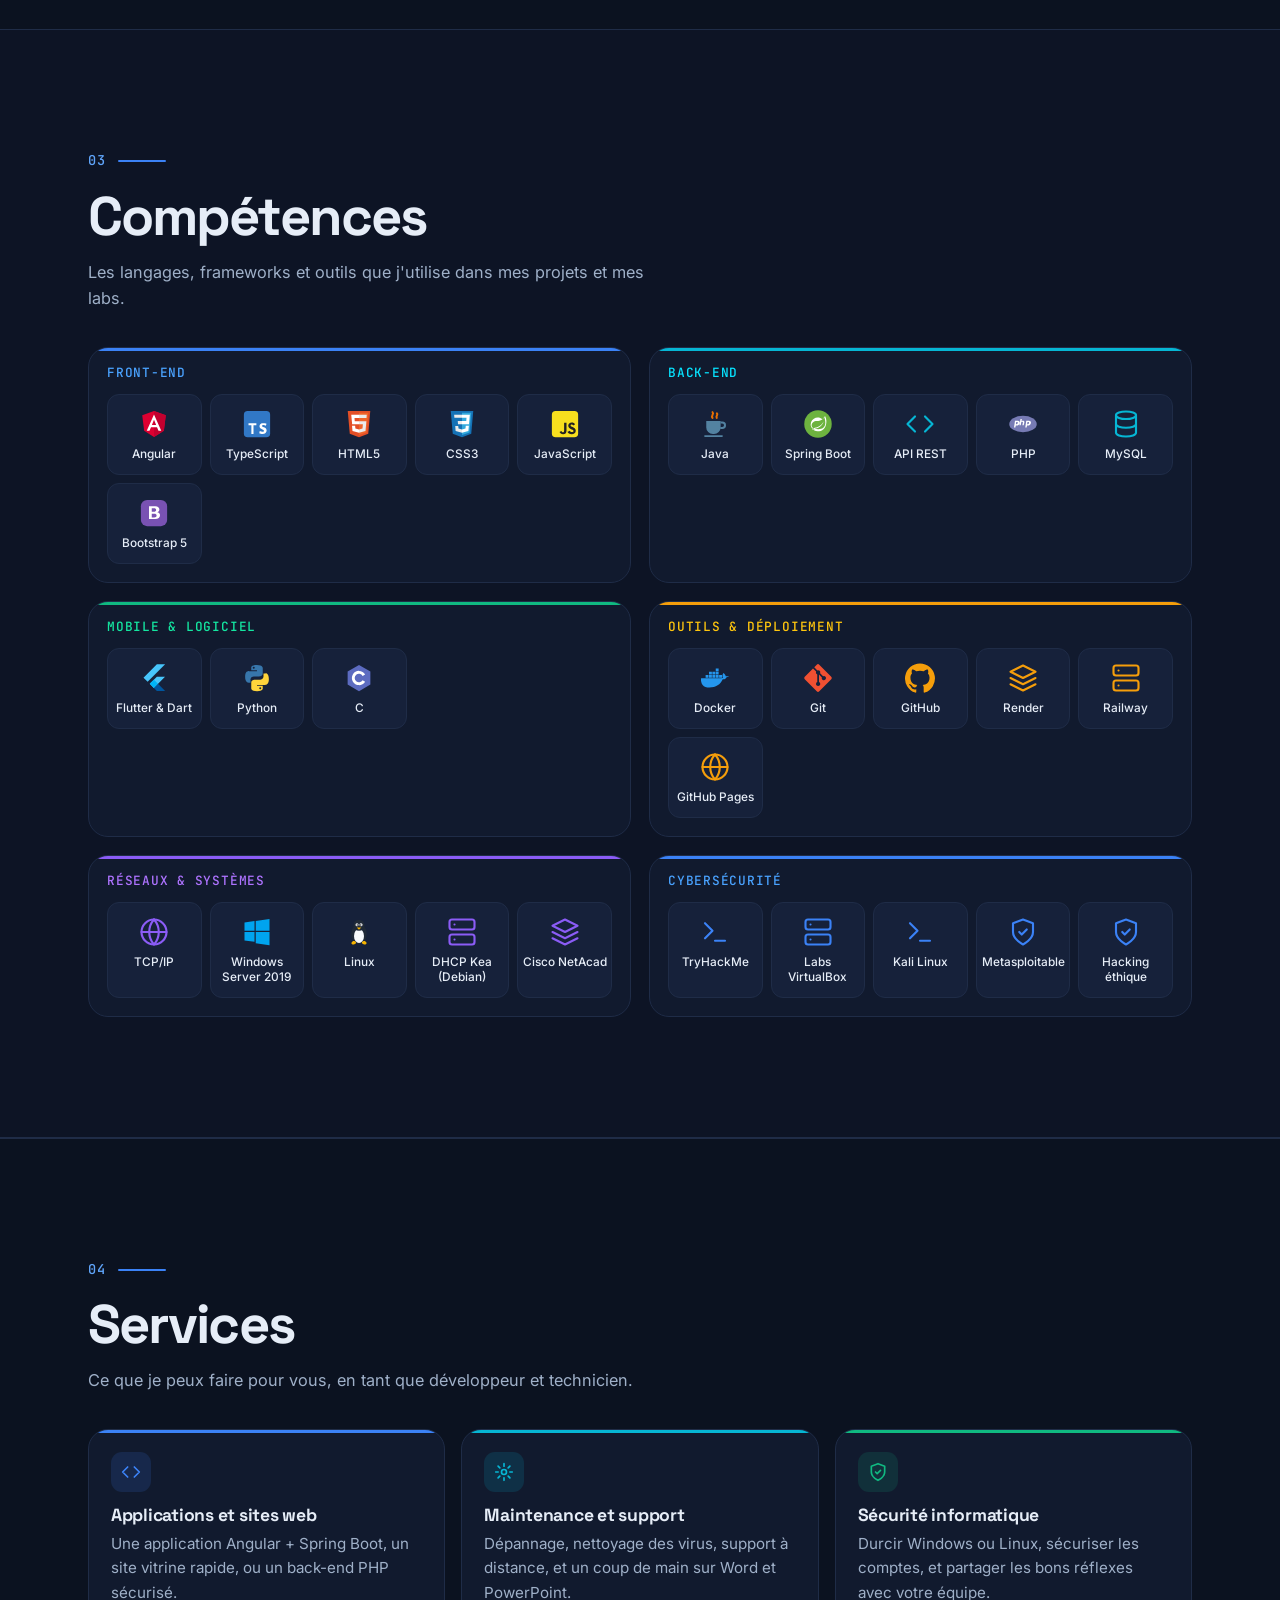
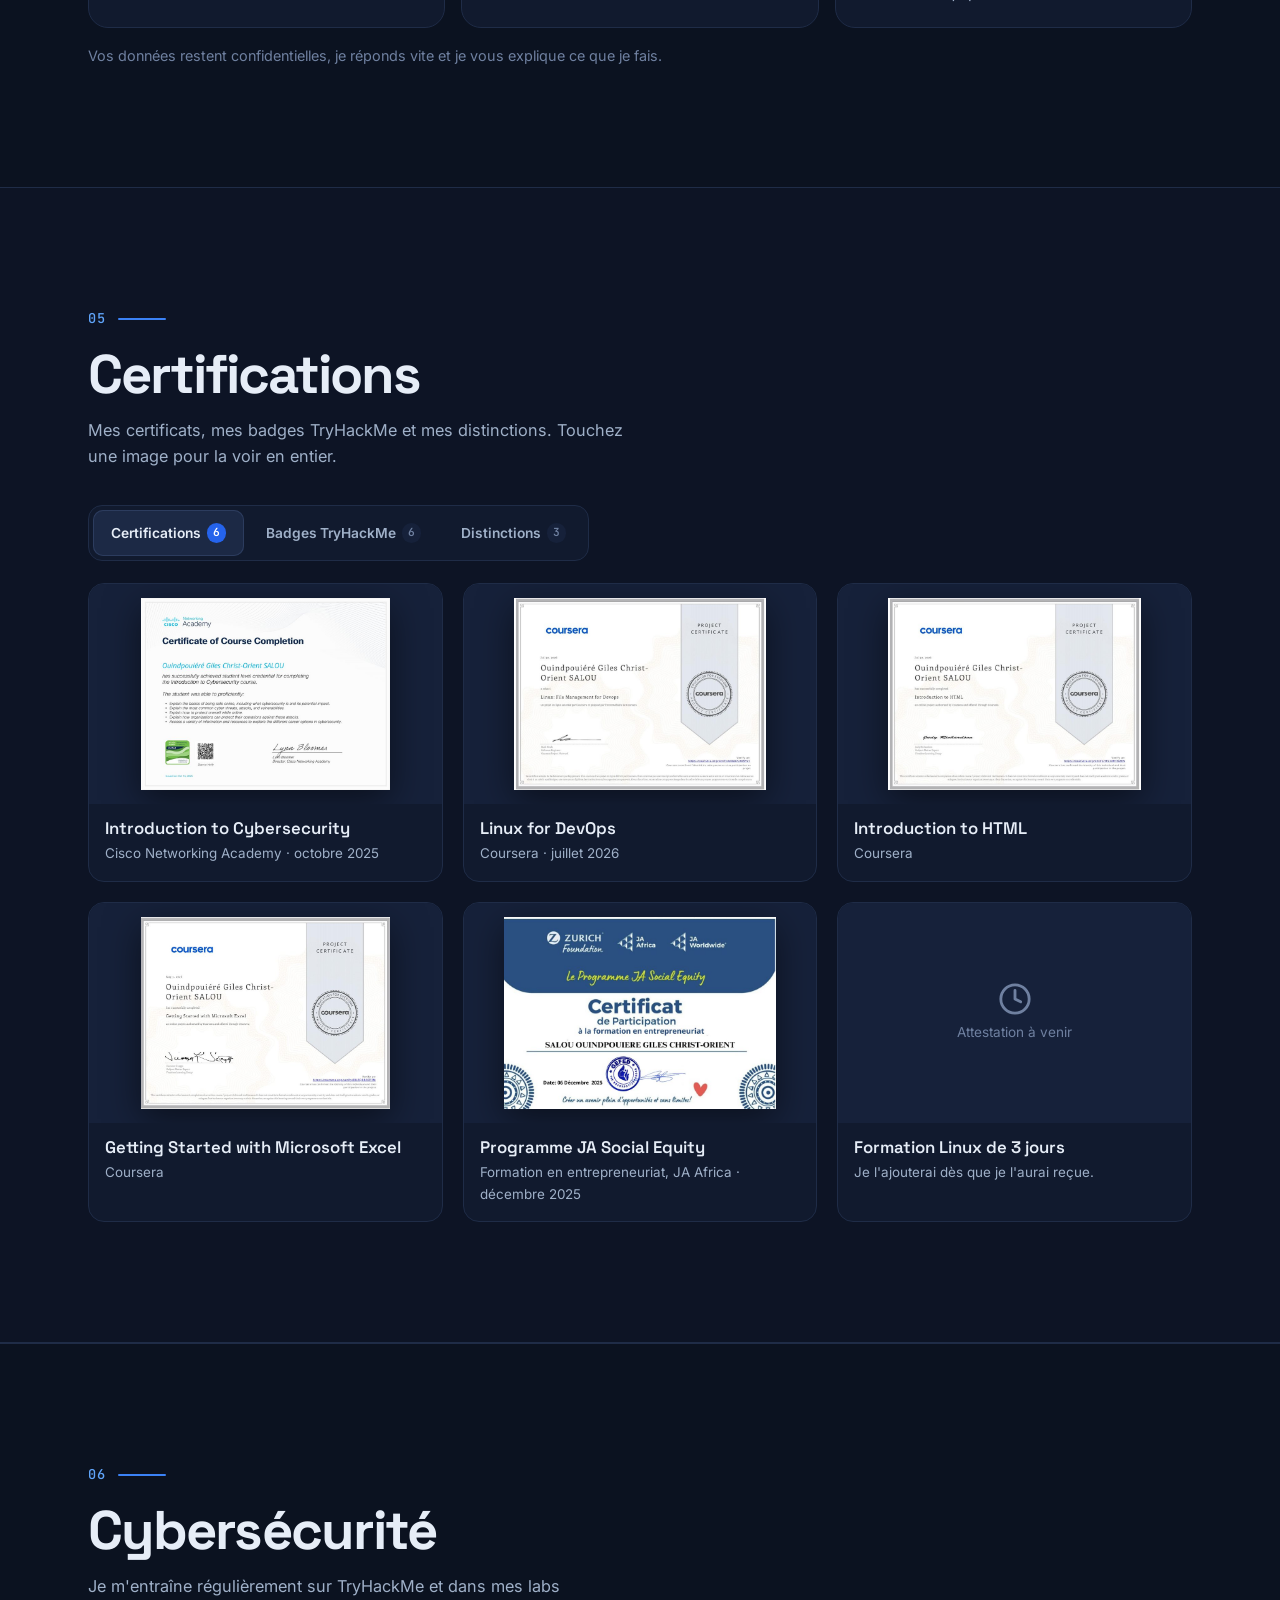
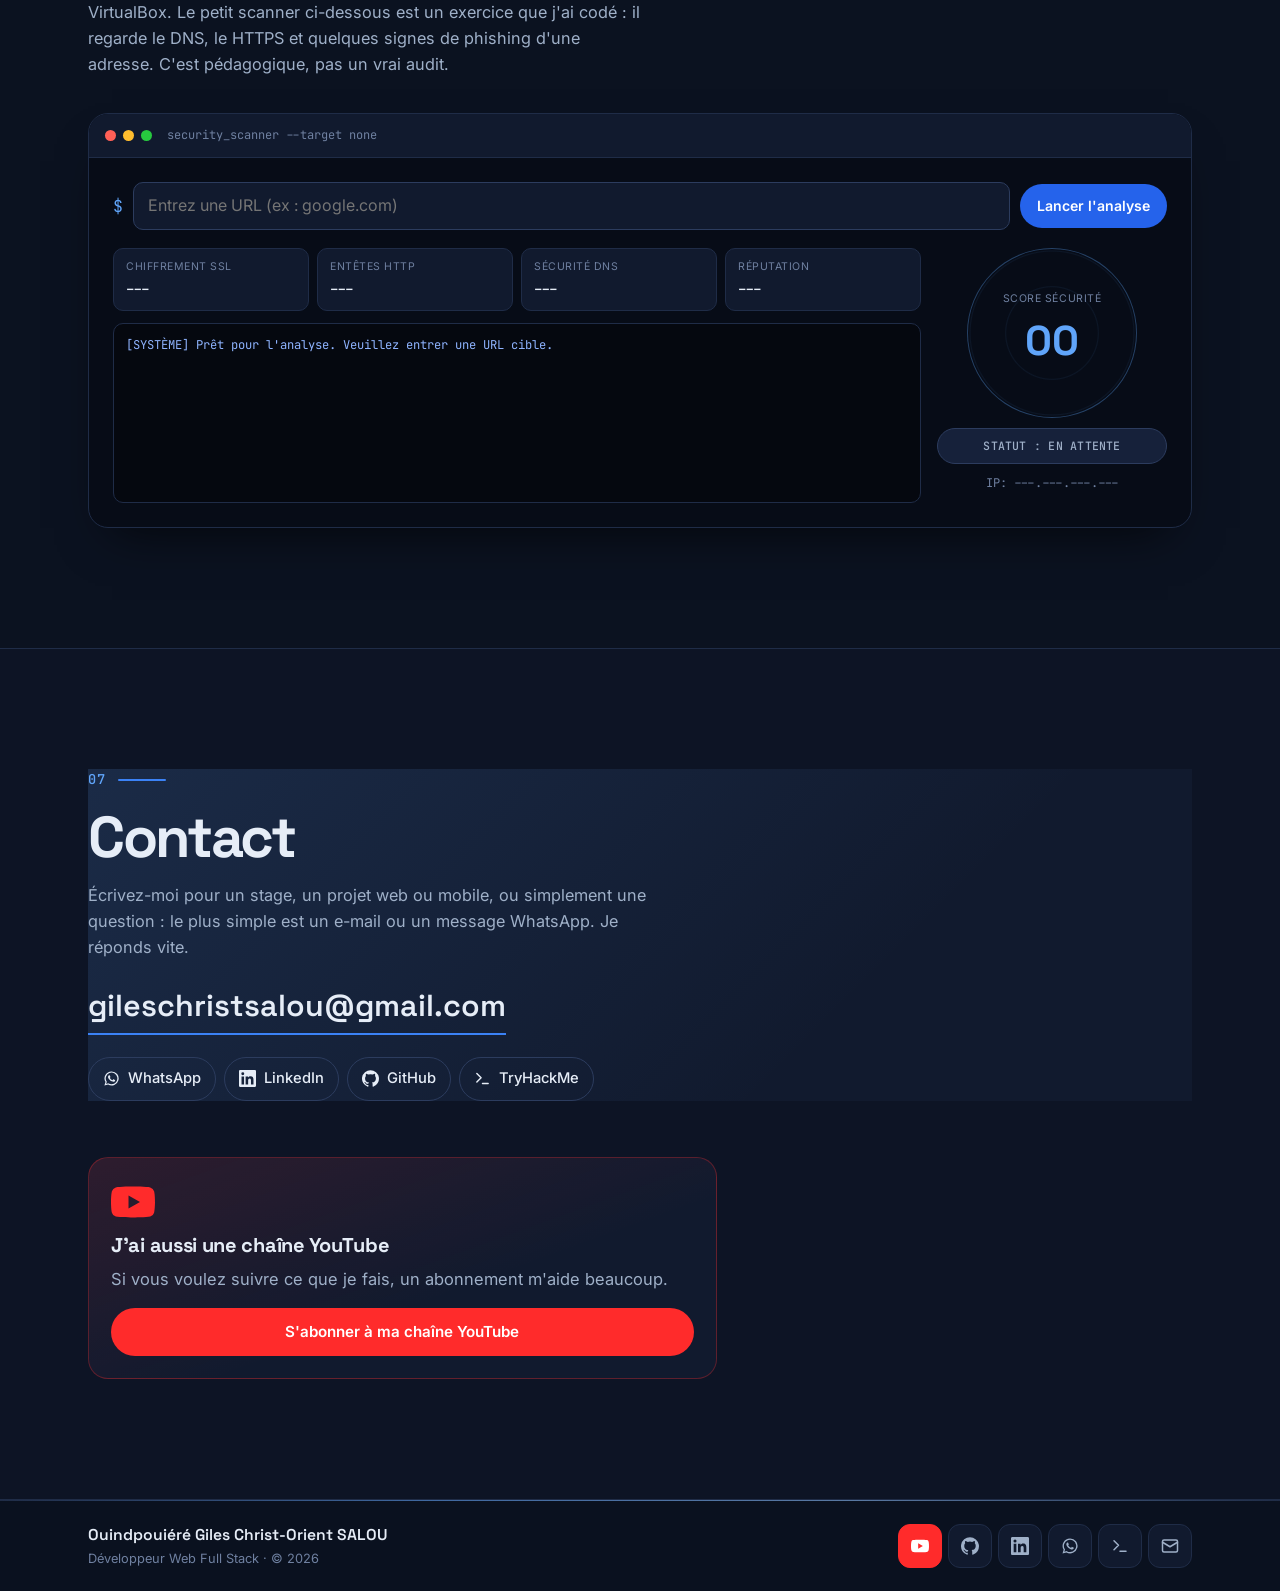
==== commit f8c57089: "Accueil : disponibilité pour un stage dès janvier 2027 et 200+ téléchargements DevisPro Co-Authored-" ====
--- a/index.html
+++ b/index.html
@@ -159,14 +159,14 @@
                 </div>
 
                 <div class="hero-text">
-                    <p class="hero-status"><span class="dot"></span>Ouvert aux opportunités · Ouagadougou</p>
+                    <p class="hero-status"><span class="dot"></span>Disponible pour un stage de fin d'études dès janvier 2027</p>
                     <h1><span class="name-line">Ouindpouiéré Giles</span> <span class="name-line">Christ-Orient <span class="accent-name">SALOU</span></span></h1>
                     <p class="hero-role">Développeur Web Full Stack <span>Angular &amp; Spring Boot</span></p>
                     <p class="hero-hook">Je construis des applications web et mobiles que des gens utilisent chaque jour.</p>
                     <p class="hero-lead">Étudiant en Licence 3 Réseaux Informatiques et Télécommunications à l'IST (campus de Gounghin), formé au développement Full Stack à l'Orange Digital Center.</p>
                     <ul class="proofs">
                         <li><svg class="ic"><use href="#i-check"/></svg><span><strong>LADIASS</strong> en ligne, mon projet final à l'ODC</span></li>
-                        <li><svg class="ic"><use href="#i-check"/></svg><span><strong>DevisPro</strong> sur Google Play, noté 5,0/5</span></li>
+                        <li><svg class="ic"><use href="#i-check"/></svg><span><strong>DevisPro</strong> sur Google Play : 200+ téléchargements, noté 5,0/5</span></li>
                         <li><svg class="ic"><use href="#i-check"/></svg><span><strong>StockManagerPro</strong> utilisé chaque jour par un restaurant</span></li>
                         <li><svg class="ic"><use href="#i-check"/></svg><span><strong>Major de promotion</strong> en L1 et en L2</span></li>
                     </ul>
--- a/style.css
+++ b/style.css
@@ -367,7 +367,7 @@
 
 /* Accroche et preuves dans l'accueil */
 .hero-status {
-    padding: 6px 12px; border-radius: 999px; border: 1px solid rgba(52, 211, 153, .3); background: rgba(52, 211, 153, .08);
+    padding: 6px 14px; border-radius: 16px; border: 1px solid rgba(52, 211, 153, .3); background: rgba(52, 211, 153, .08);
     color: #a7f3d0; font-weight: 500;
 }
 .hero-hook { margin: 18px auto 0; max-width: 30ch; font-family: var(--font-head); font-size: clamp(1.2rem, 4.4vw, 1.55rem); font-weight: 600; line-height: 1.25; color: var(--text); }
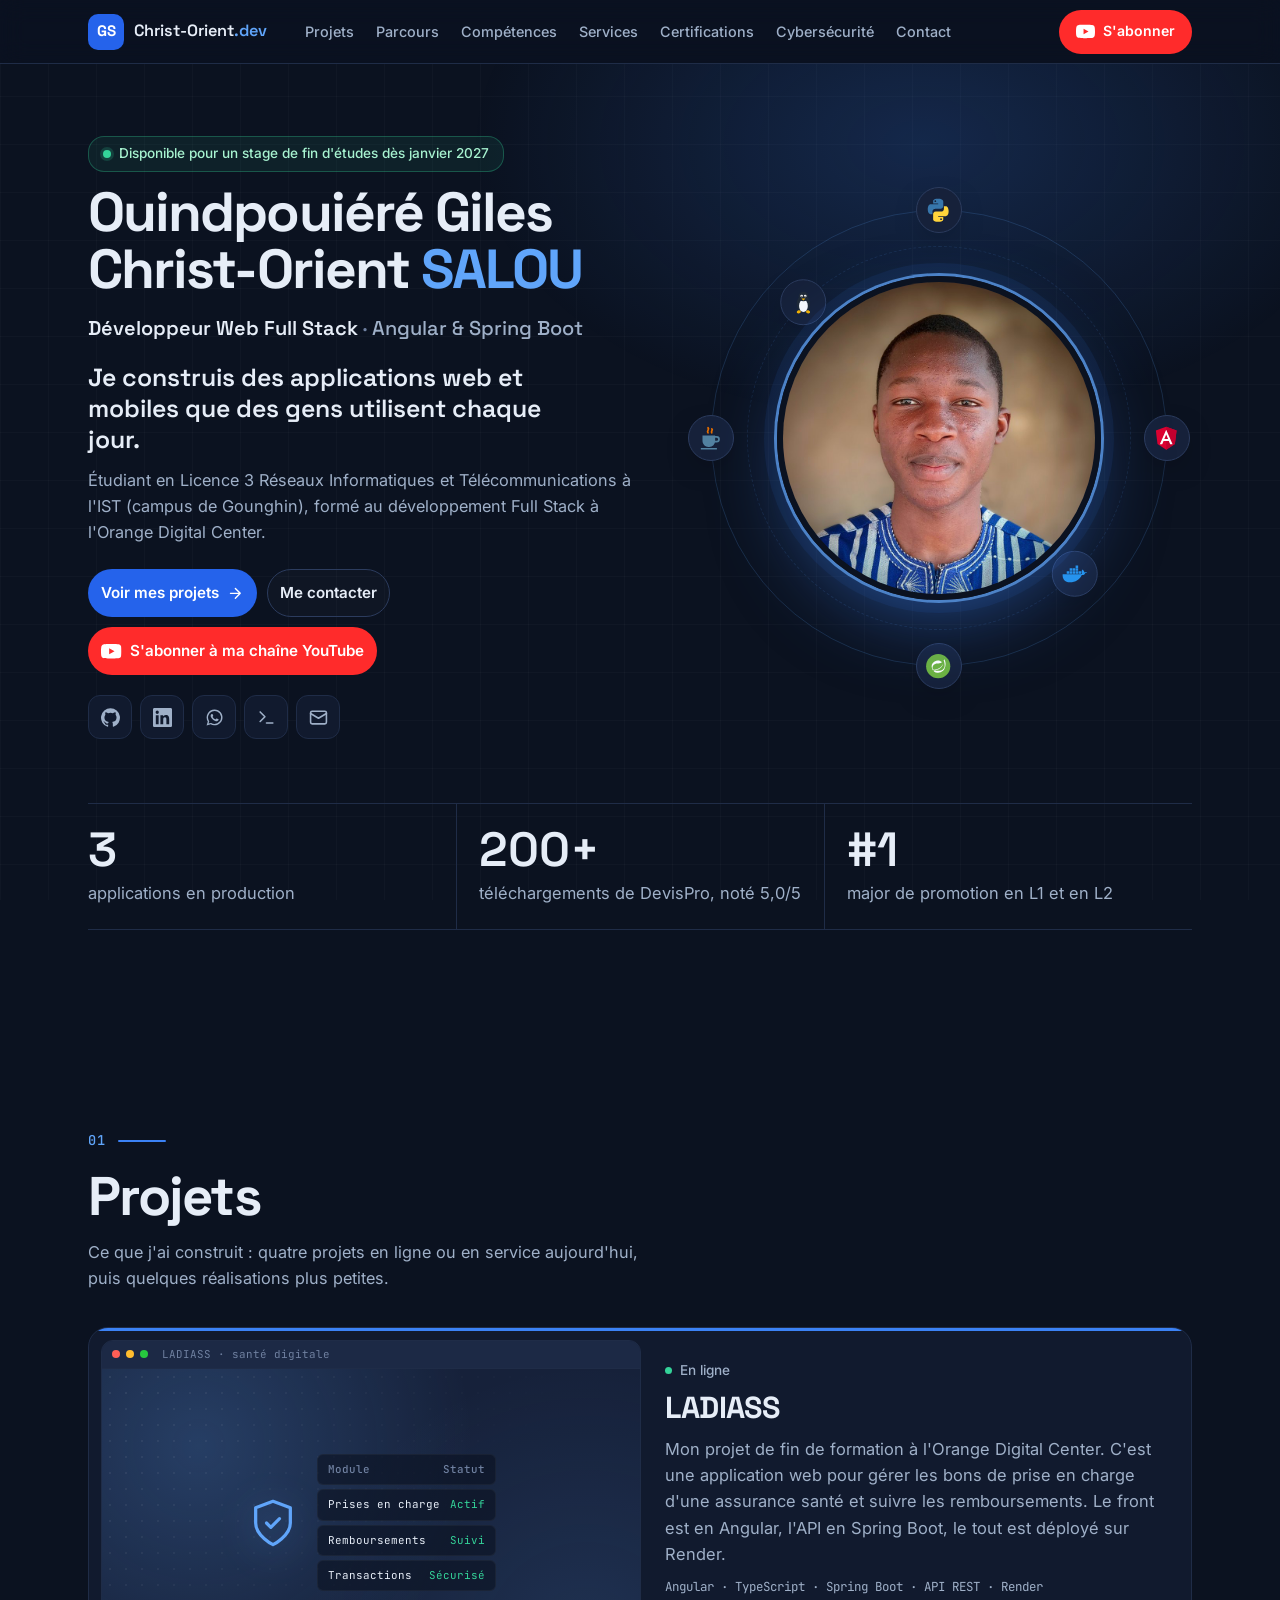
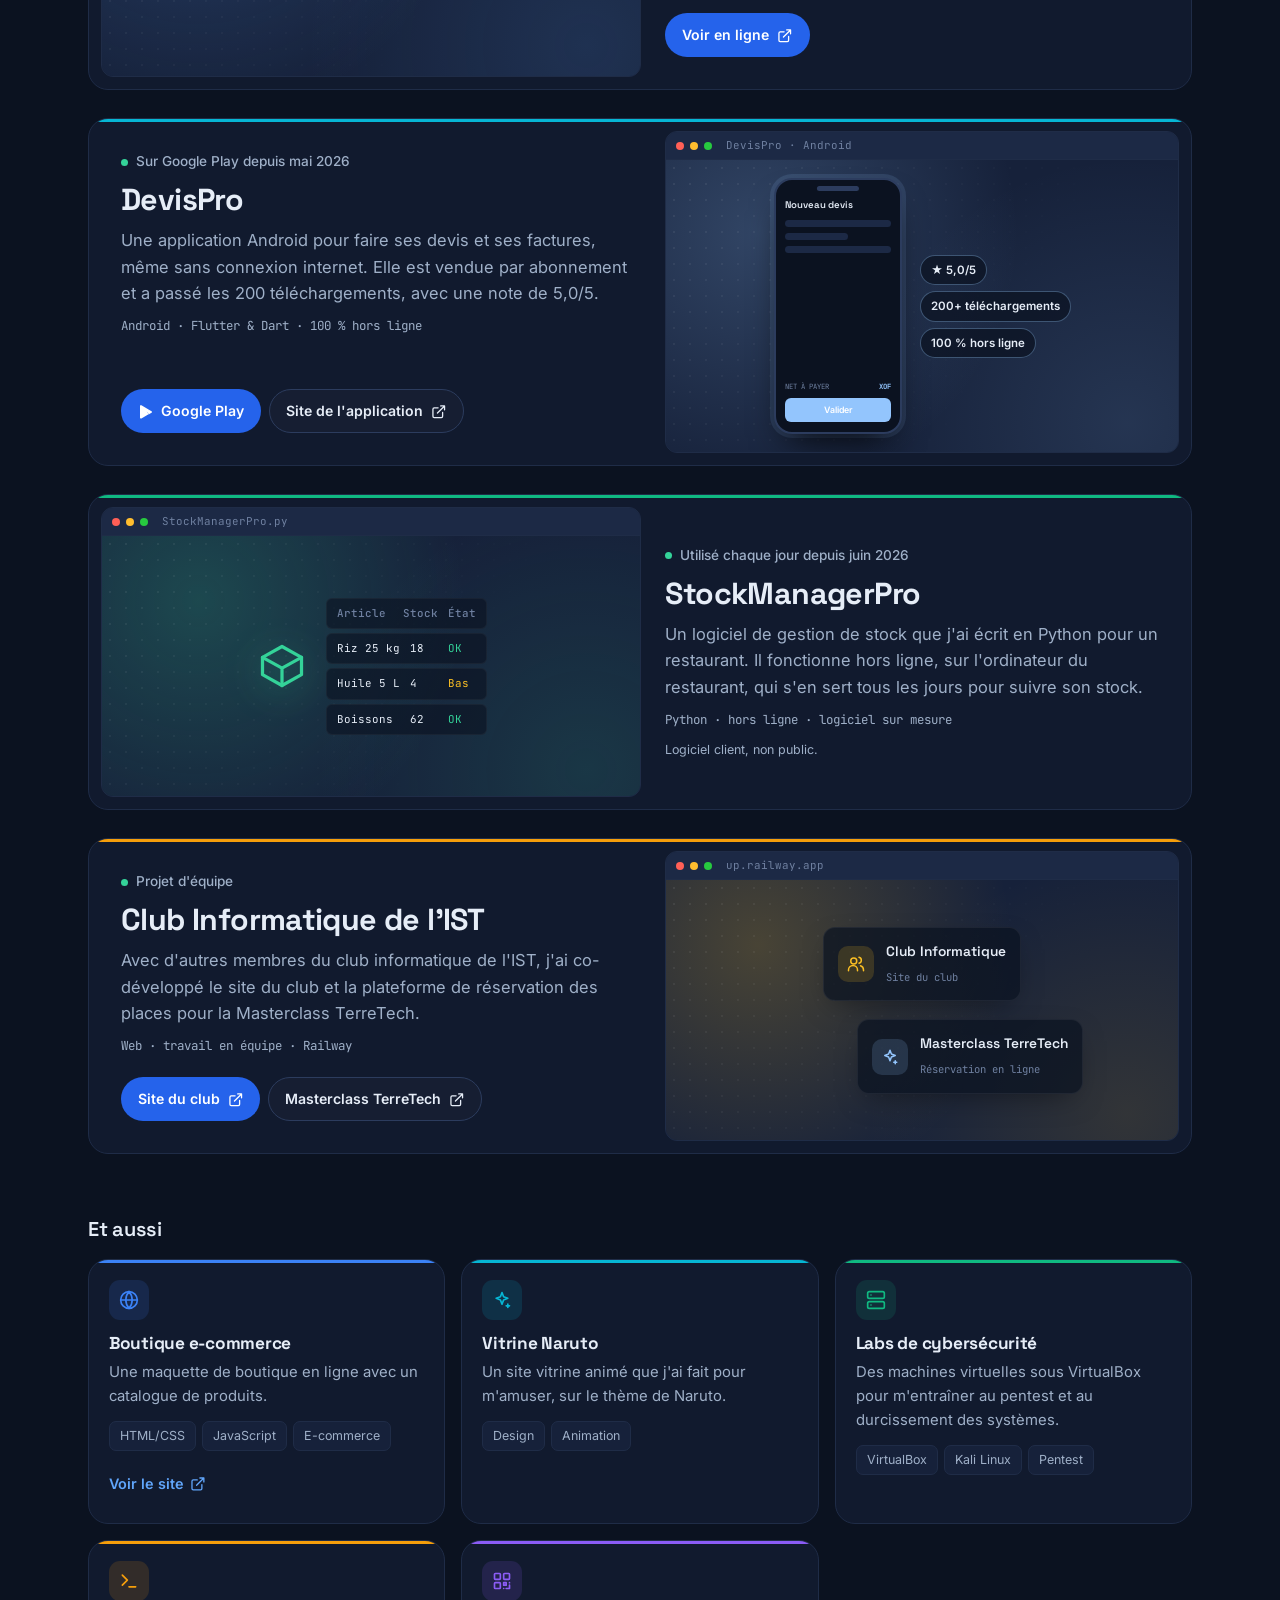
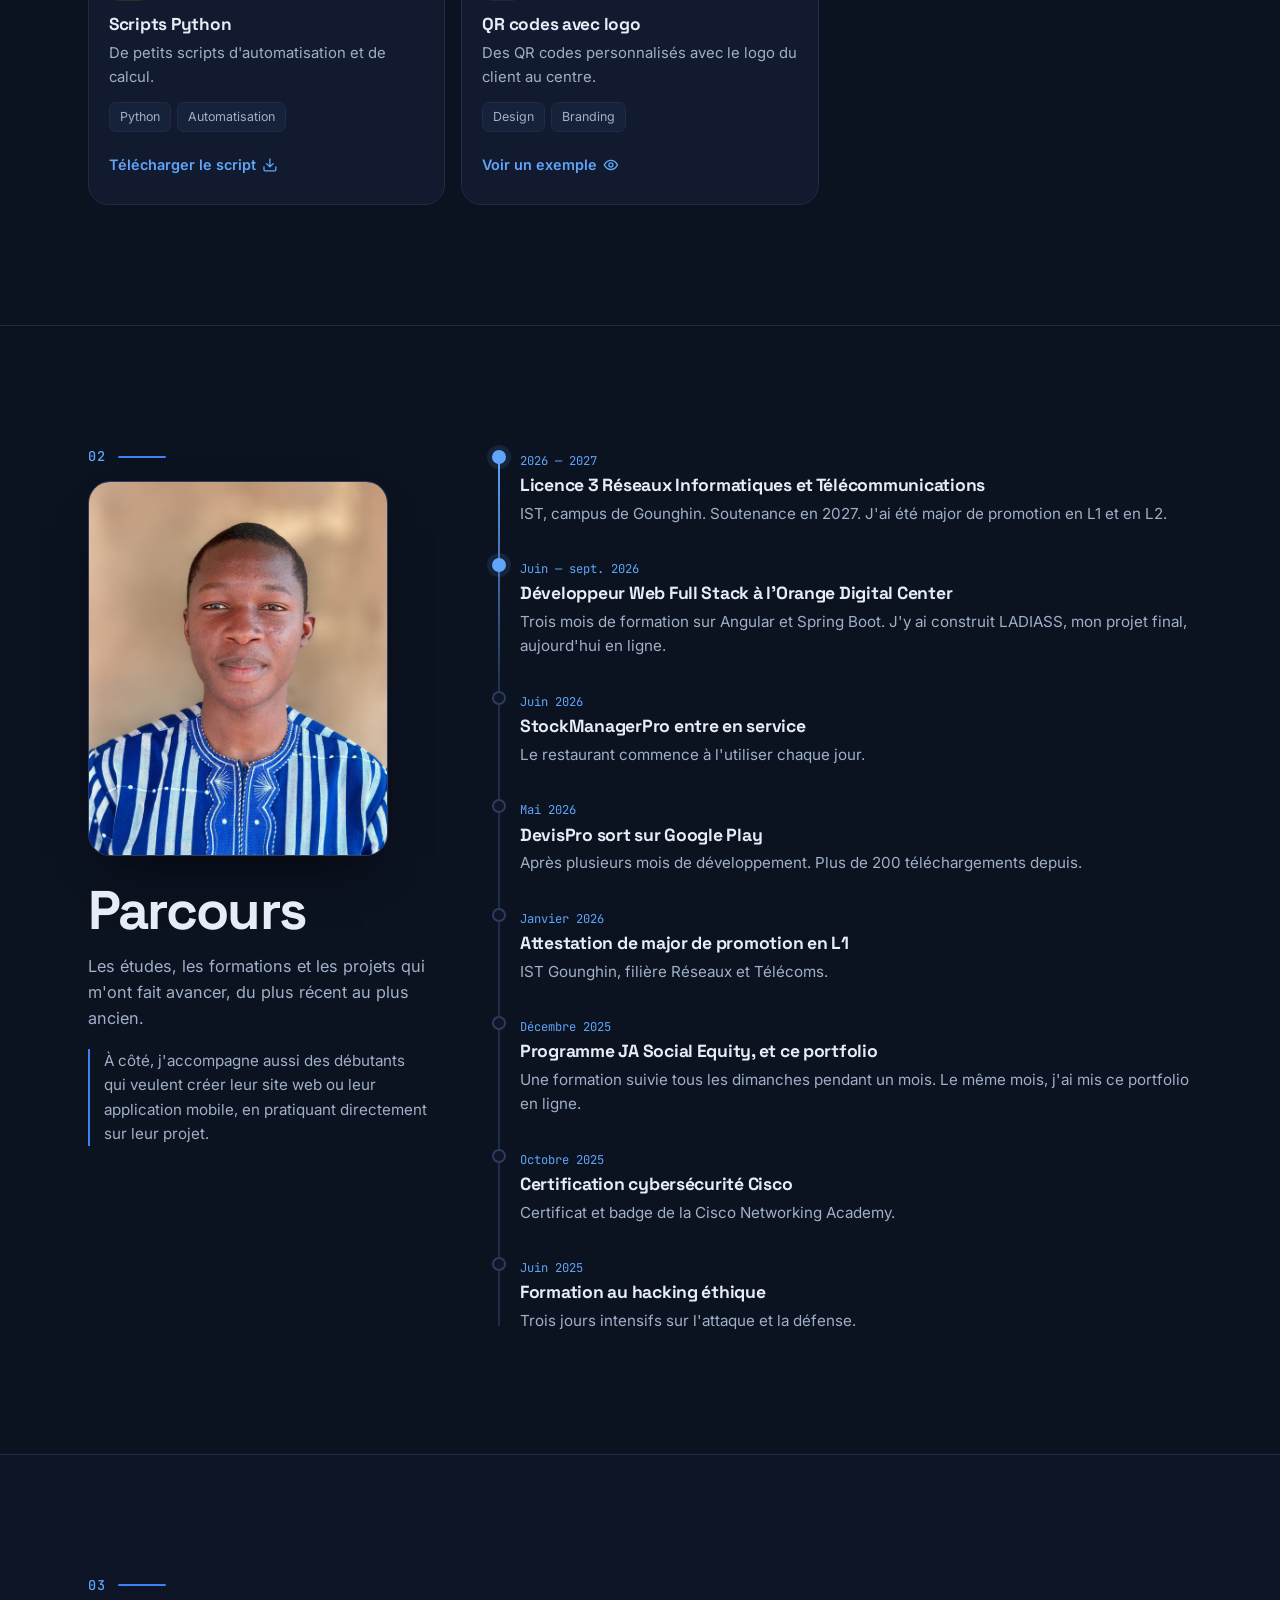
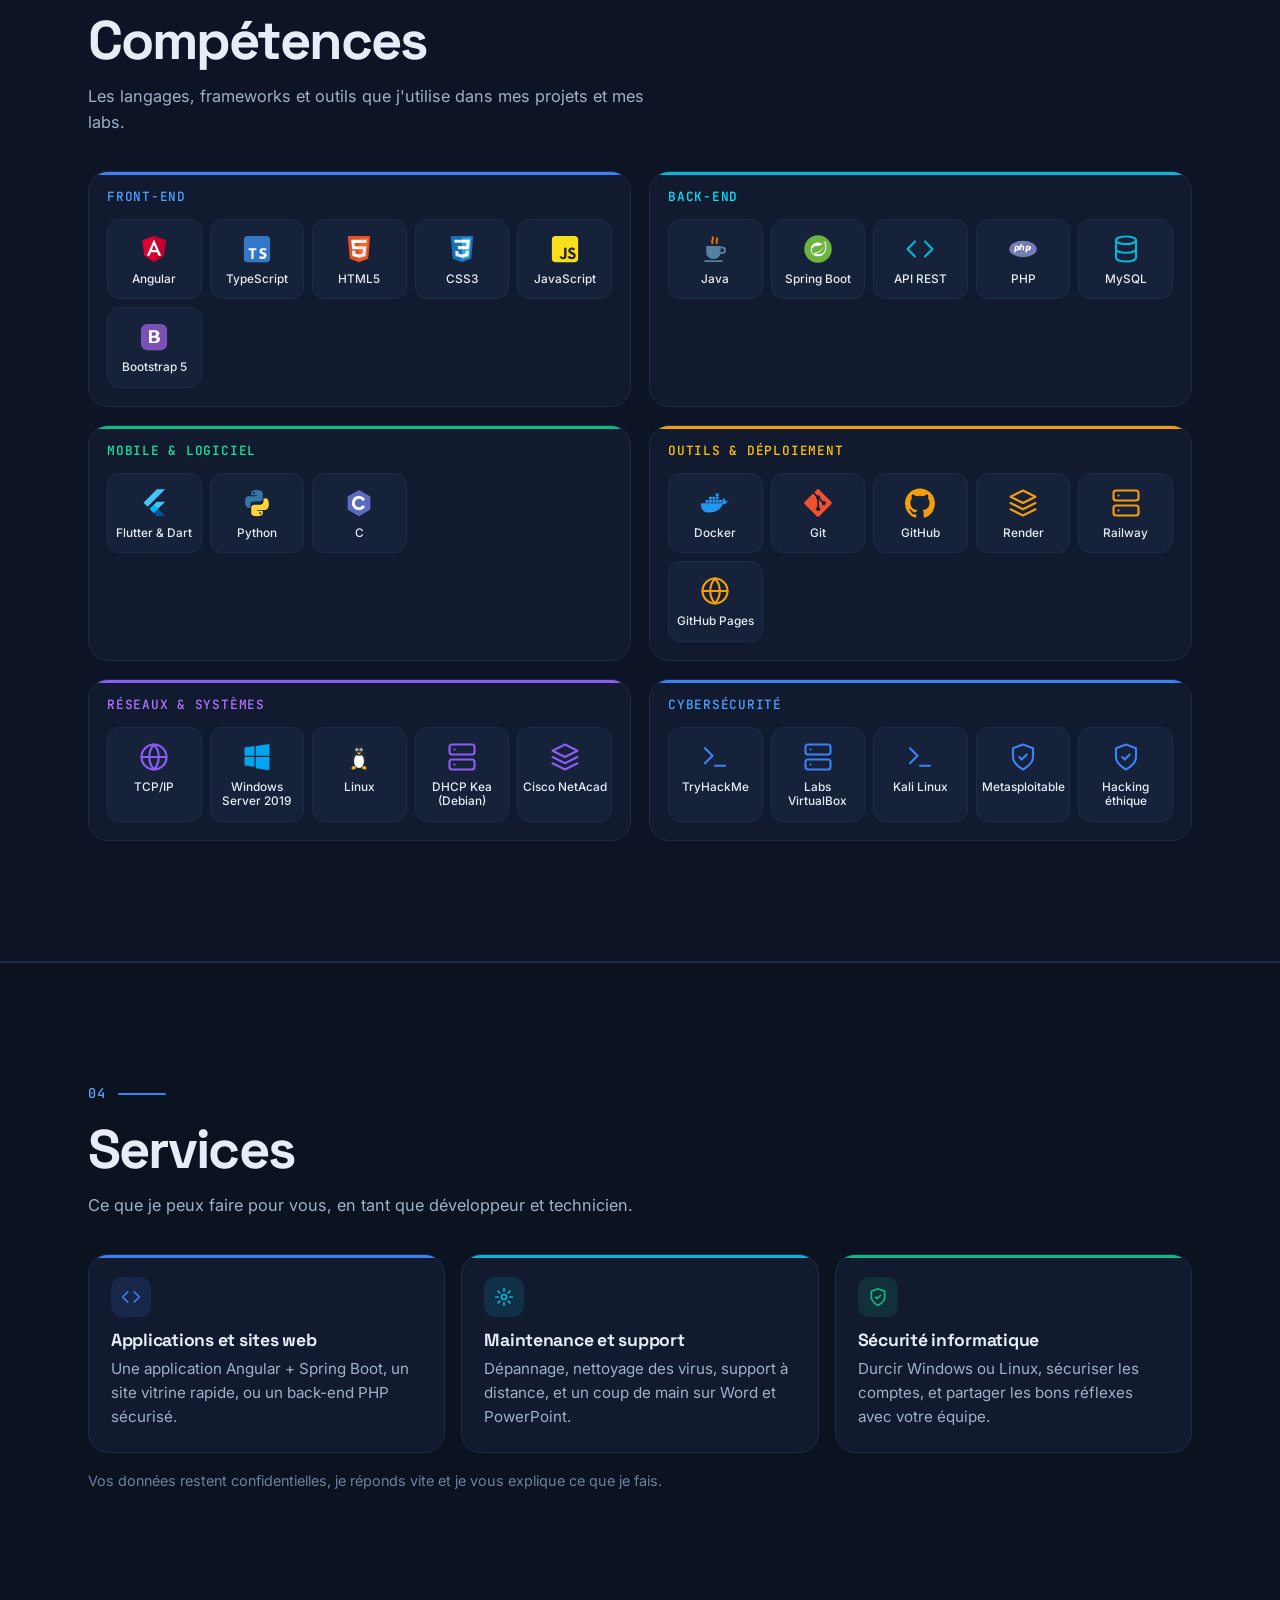
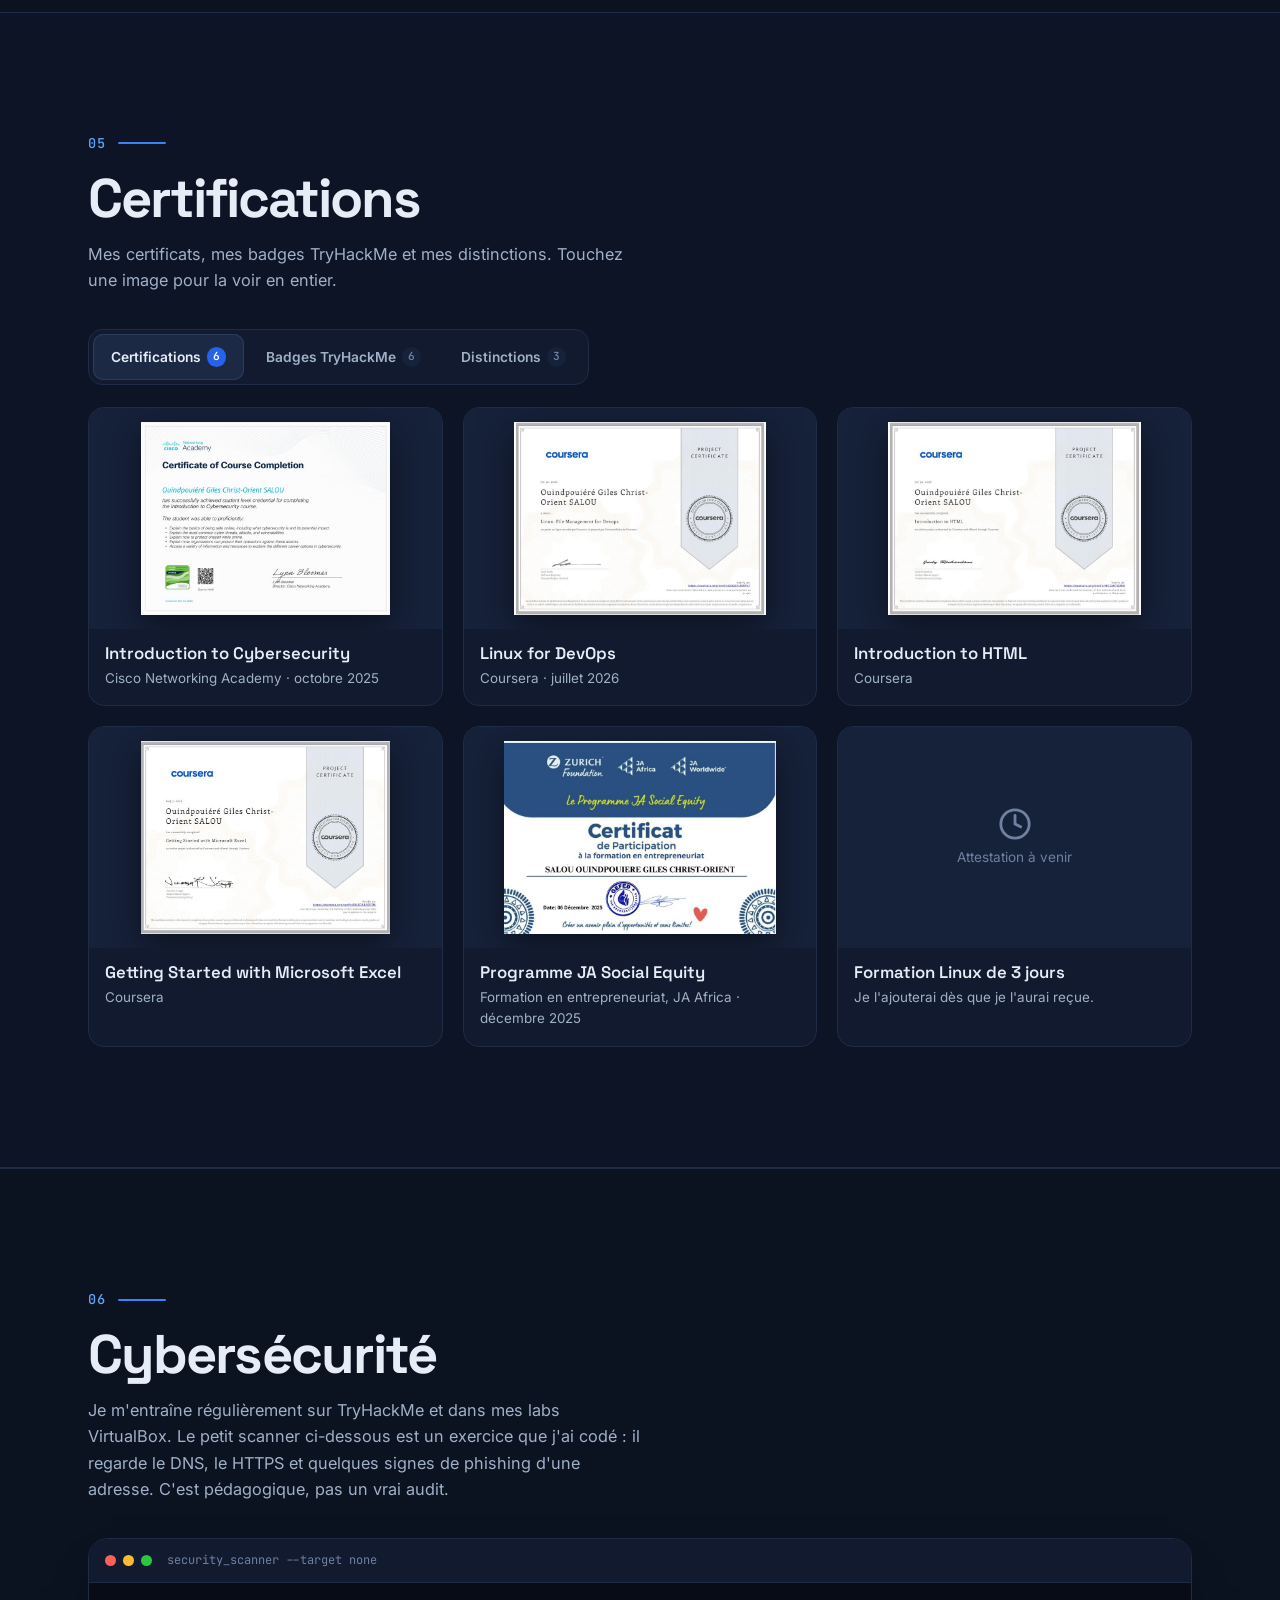
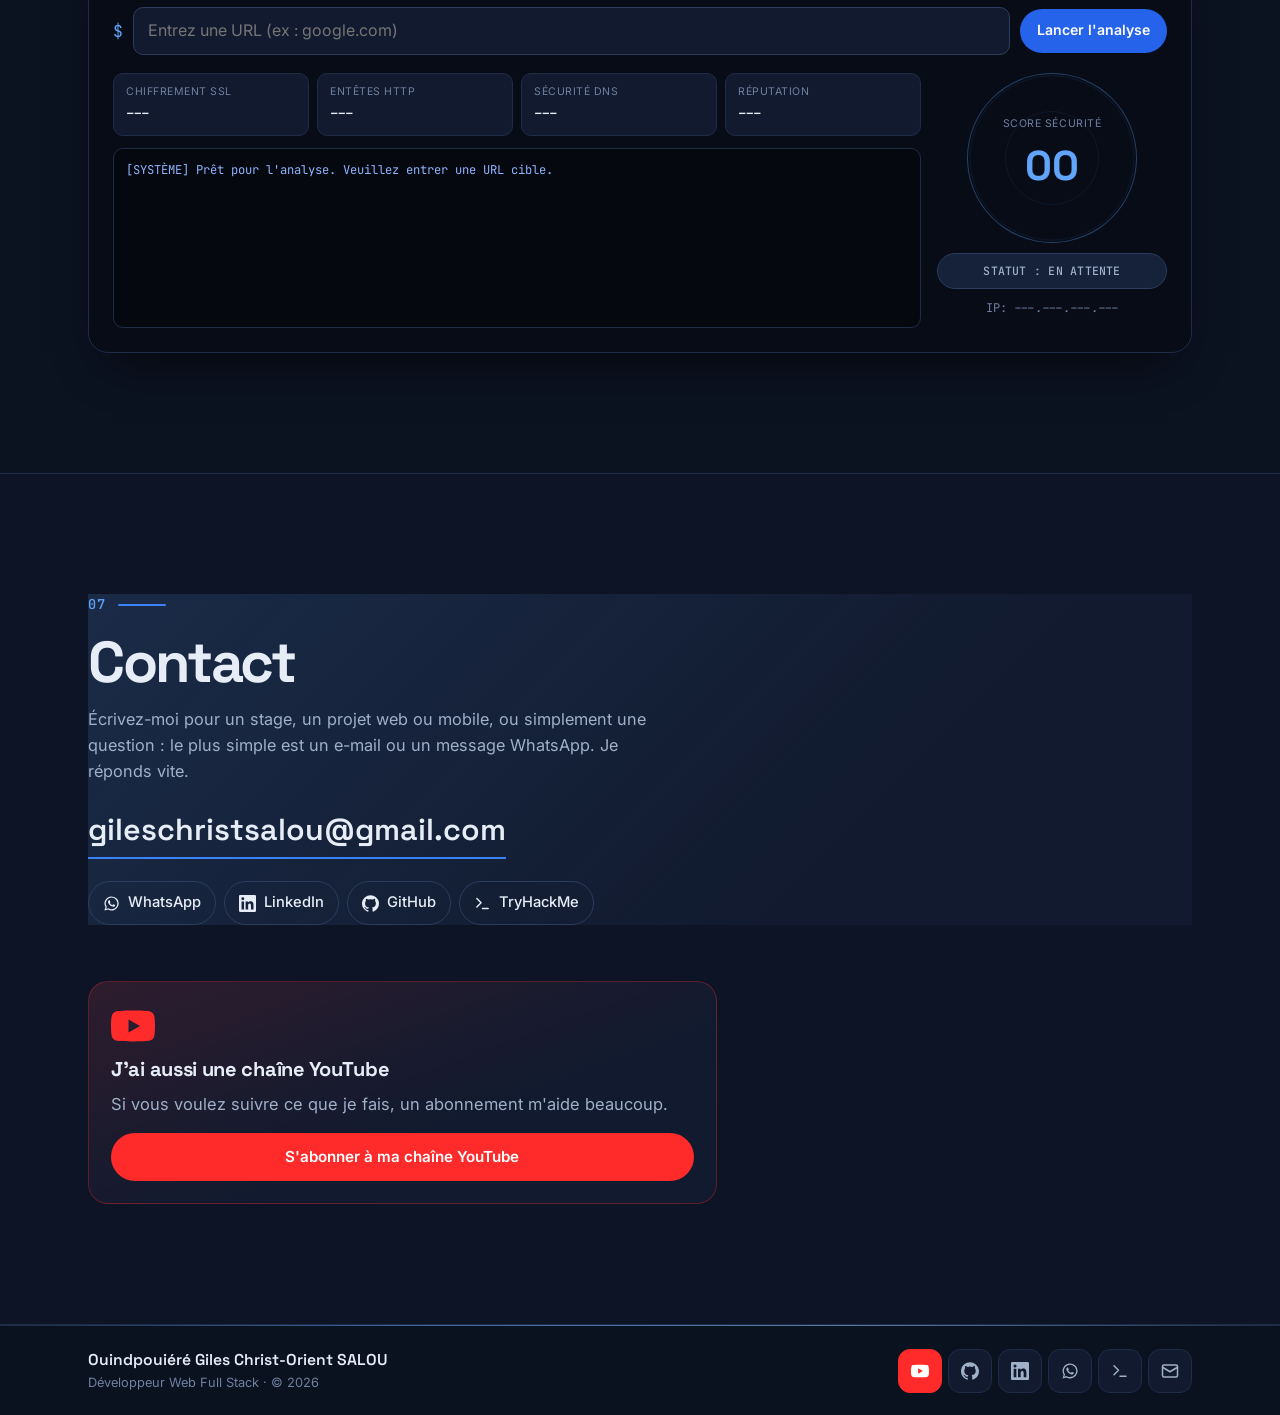
==== commit e6c4927a: "Accueil épuré : retrait de la liste des preuves (déjà présentes dans Projets et Parcours) Co-Authore" ====
--- a/index.html
+++ b/index.html
@@ -164,12 +164,6 @@
                     <p class="hero-role">Développeur Web Full Stack <span>Angular &amp; Spring Boot</span></p>
                     <p class="hero-hook">Je construis des applications web et mobiles que des gens utilisent chaque jour.</p>
                     <p class="hero-lead">Étudiant en Licence 3 Réseaux Informatiques et Télécommunications à l'IST (campus de Gounghin), formé au développement Full Stack à l'Orange Digital Center.</p>
-                    <ul class="proofs">
-                        <li><svg class="ic"><use href="#i-check"/></svg><span><strong>LADIASS</strong> en ligne, mon projet final à l'ODC</span></li>
-                        <li><svg class="ic"><use href="#i-check"/></svg><span><strong>DevisPro</strong> sur Google Play : 200+ téléchargements, noté 5,0/5</span></li>
-                        <li><svg class="ic"><use href="#i-check"/></svg><span><strong>StockManagerPro</strong> utilisé chaque jour par un restaurant</span></li>
-                        <li><svg class="ic"><use href="#i-check"/></svg><span><strong>Major de promotion</strong> en L1 et en L2</span></li>
-                    </ul>
                     <div class="hero-cta">
                         <a href="#projets" class="btn btn-primary">Voir mes projets <svg class="ic"><use href="#i-arrow"/></svg></a>
                         <a href="#contact" class="btn btn-ghost">Me contacter</a>
--- a/style.css
+++ b/style.css
@@ -301,7 +301,7 @@
 /* Photo ronde + technos en orbite (seul effet animé « signature ») */
 .hero-photo { display: flex; justify-content: center; }
 .photo-stage {
-    --photo: clamp(138px, 40vw, 160px);
+    --photo: clamp(176px, 52vw, 210px);
     --r-out: calc(var(--photo) / 2 + 42px);
     --r-in: calc(var(--photo) / 2 + 16px);
     --orb: 38px;
@@ -393,7 +393,7 @@
 @media (min-width: 560px) {
     .hero-cta { display: flex; flex-wrap: wrap; justify-content: center; }
     .hero-yt { grid-column: auto; }
-    .photo-stage { --photo: 170px; --r-out: 140px; --r-in: 112px; --orb: 40px; }
+    .photo-stage { --photo: 210px; --r-out: 160px; --r-in: 130px; --orb: 40px; }
     .orbit-inner { display: block; }
     .facts { grid-template-columns: repeat(3, 1fr); border-bottom: 1px solid var(--border); }
     .facts li { flex-direction: column; gap: 6px; padding: 22px 22px 22px 0; border-bottom: 0; }
@@ -404,7 +404,7 @@
 @media (min-width: 900px) {
     .hero { padding: 72px 0 80px; }
     .hero::before { left: 72%; top: -200px; }
-    .hero-grid { grid-template-columns: 1.15fr 1fr; gap: 40px; align-items: center; }
+    .hero-grid { grid-template-columns: 1fr 1fr; gap: 40px; align-items: center; }
     .hero-text { text-align: left; }
     .hero-cta, .socials { justify-content: flex-start; }
     .hero-lead { margin-left: 0; }
@@ -412,12 +412,13 @@
     .hero-role span { display: inline; margin: 0; font-size: 1em; }
     .hero-role span::before { content: "· "; color: var(--faint); }
     .hero-photo { order: 2; }
-    .photo-stage { --photo: 220px; --r-out: 168px; --r-in: 138px; --orb: 42px; }
+    .hero h1 { font-size: clamp(2.6rem, 4.3vw, 3.6rem); }
+    .photo-stage { --photo: 250px; --r-out: 178px; --r-in: 148px; --orb: 42px; }
     .photo-frame { border-width: 3px; box-shadow: 0 0 0 10px rgba(var(--brand-rgb), .08), 0 30px 80px -20px rgba(var(--brand-rgb), .5); }
     .photo-frame img { border-width: 6px; }
     .facts { margin-top: 64px; }
 }
-@media (min-width: 1100px) { .photo-stage { --photo: 290px; --r-out: 222px; --r-in: 181px; --orb: 46px; } }
+@media (min-width: 1100px) { .hero-grid { grid-template-columns: 1.1fr 1fr; } .photo-stage { --photo: 330px; --r-out: 228px; --r-in: 192px; --orb: 46px; } }
 
 /* ==========================================================
    SECTIONS
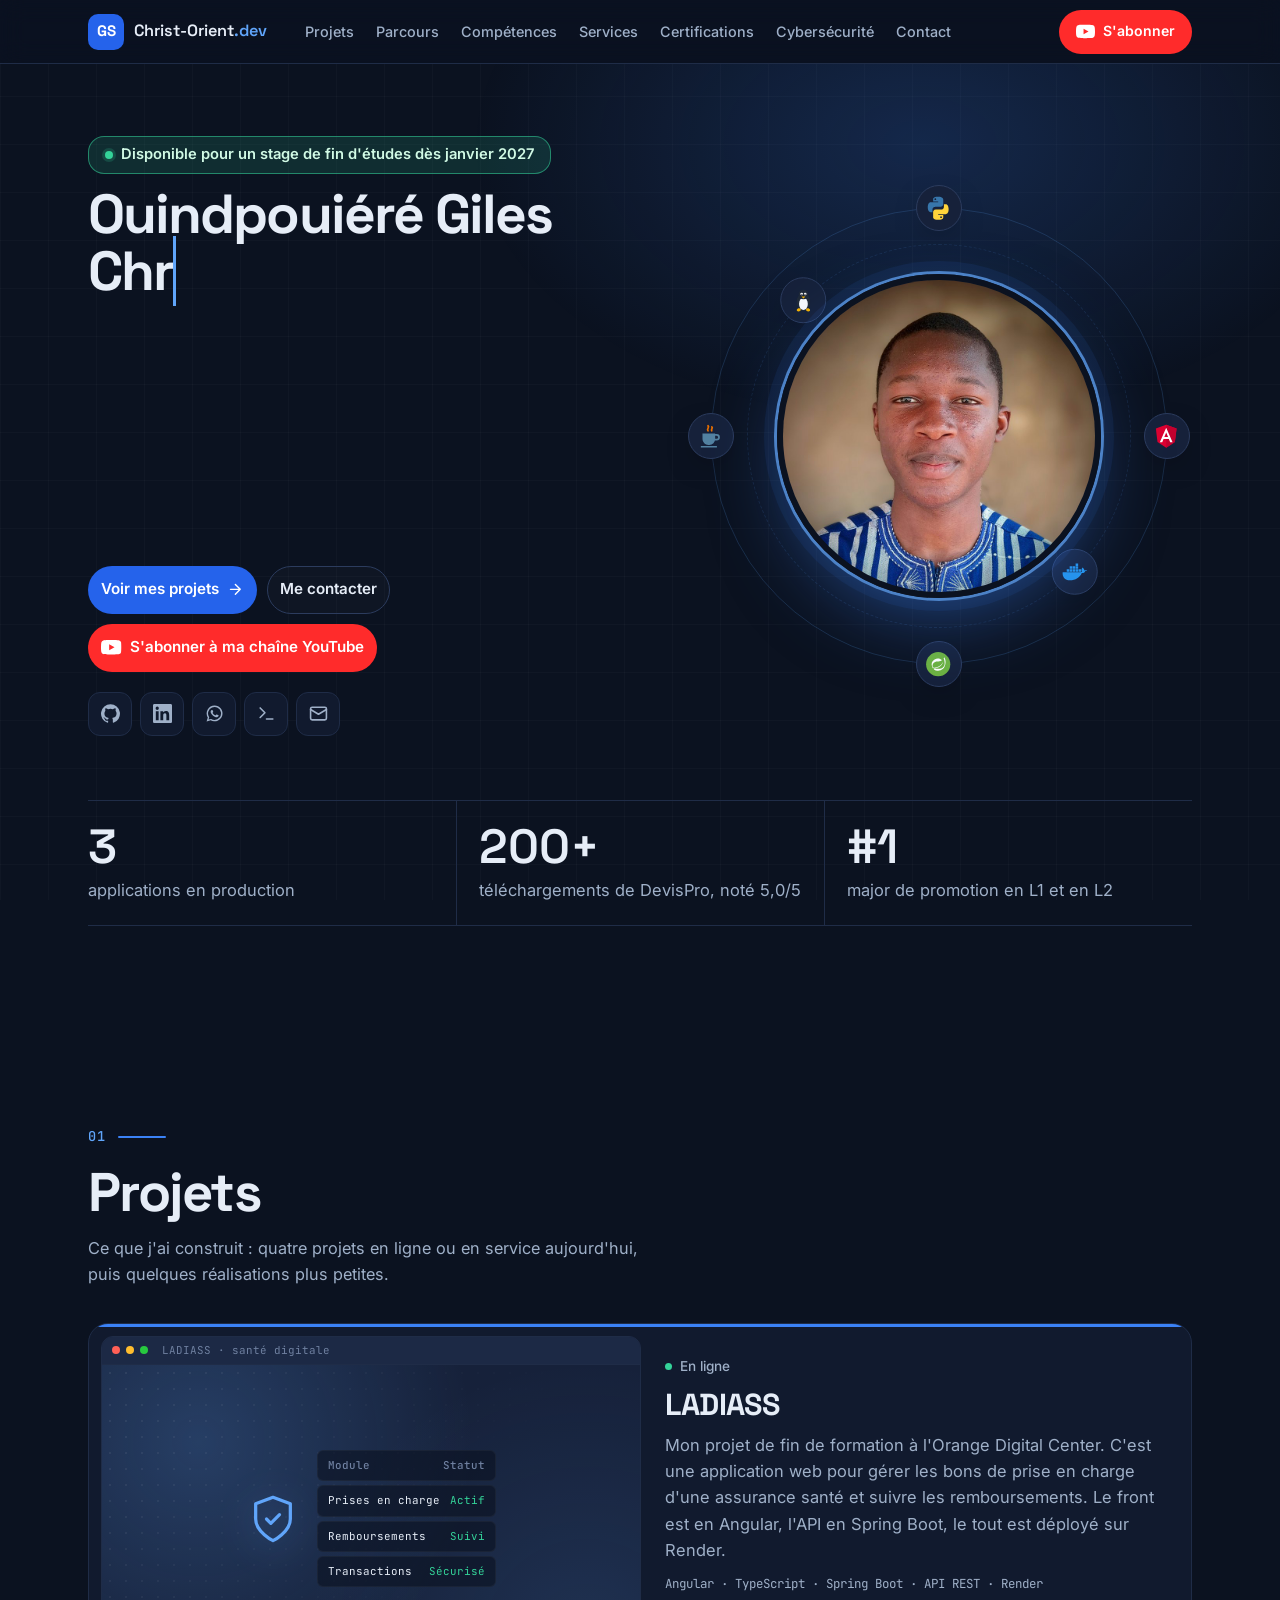
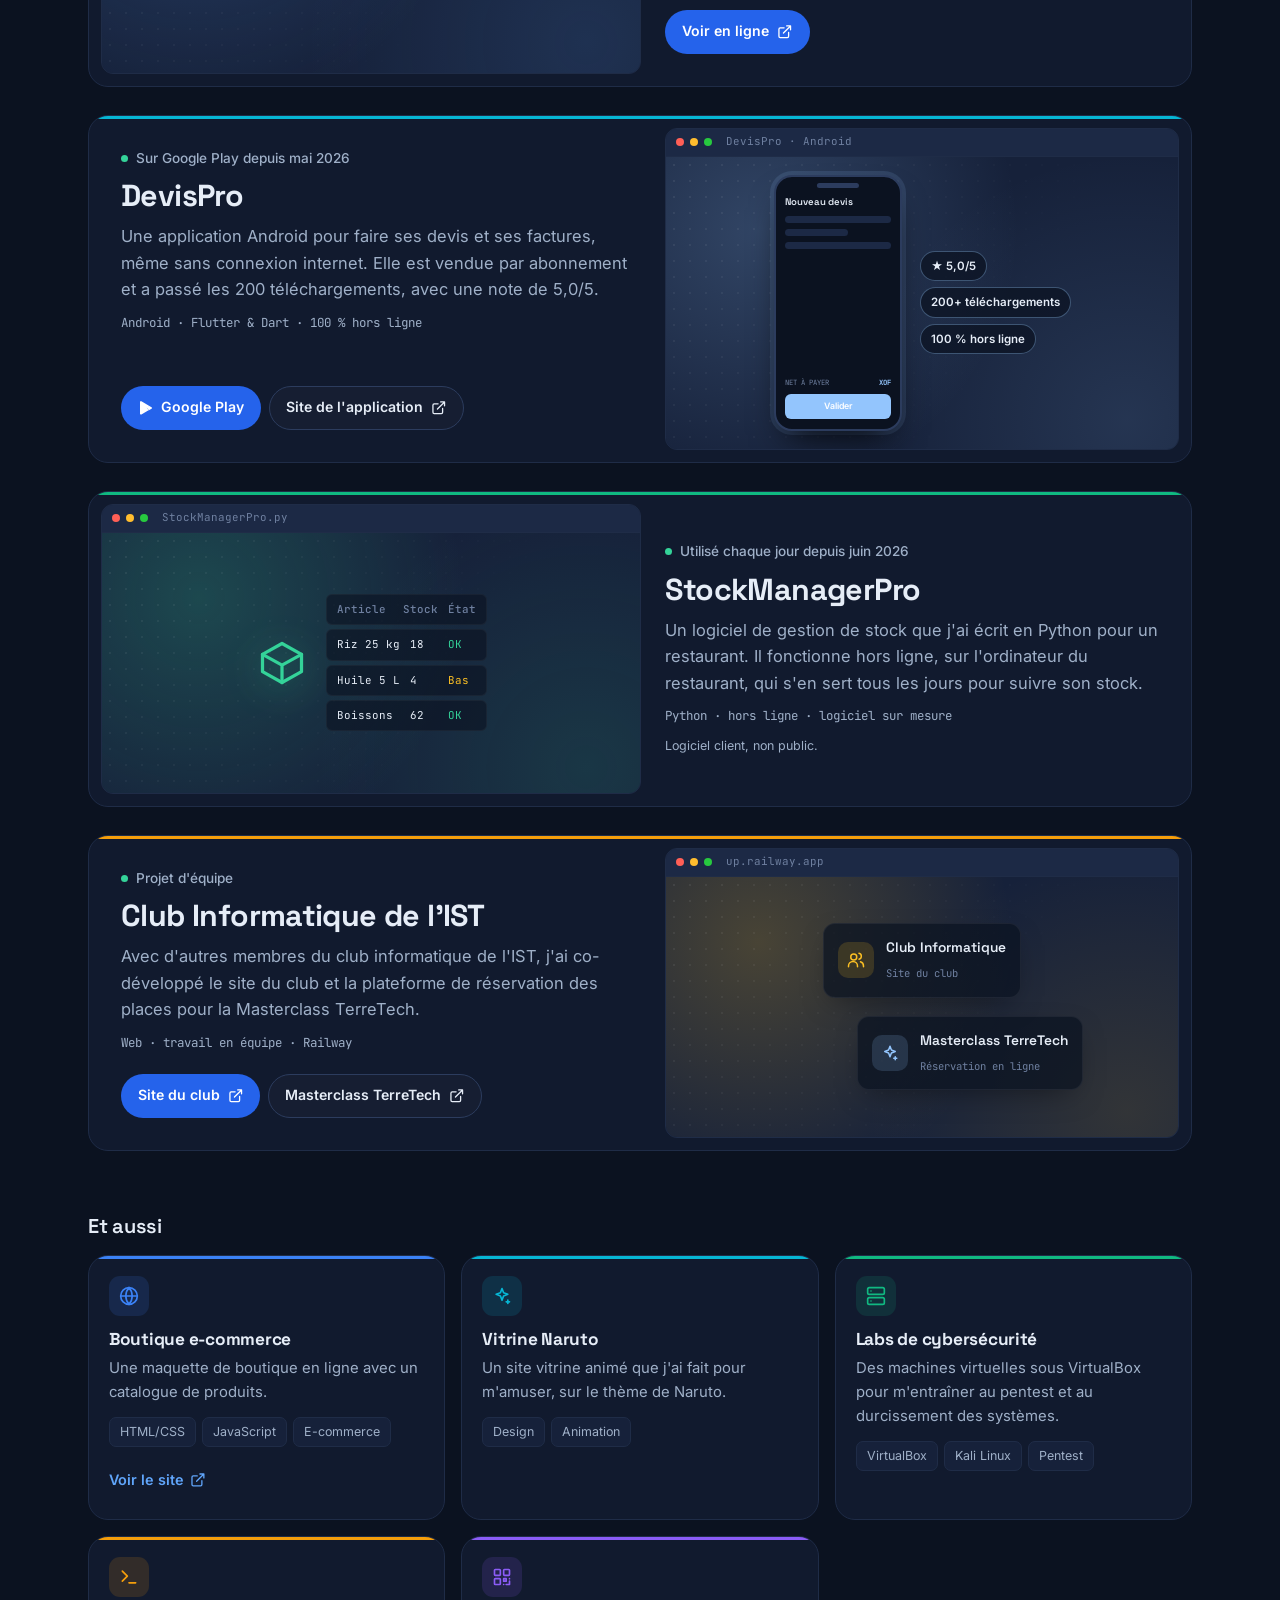
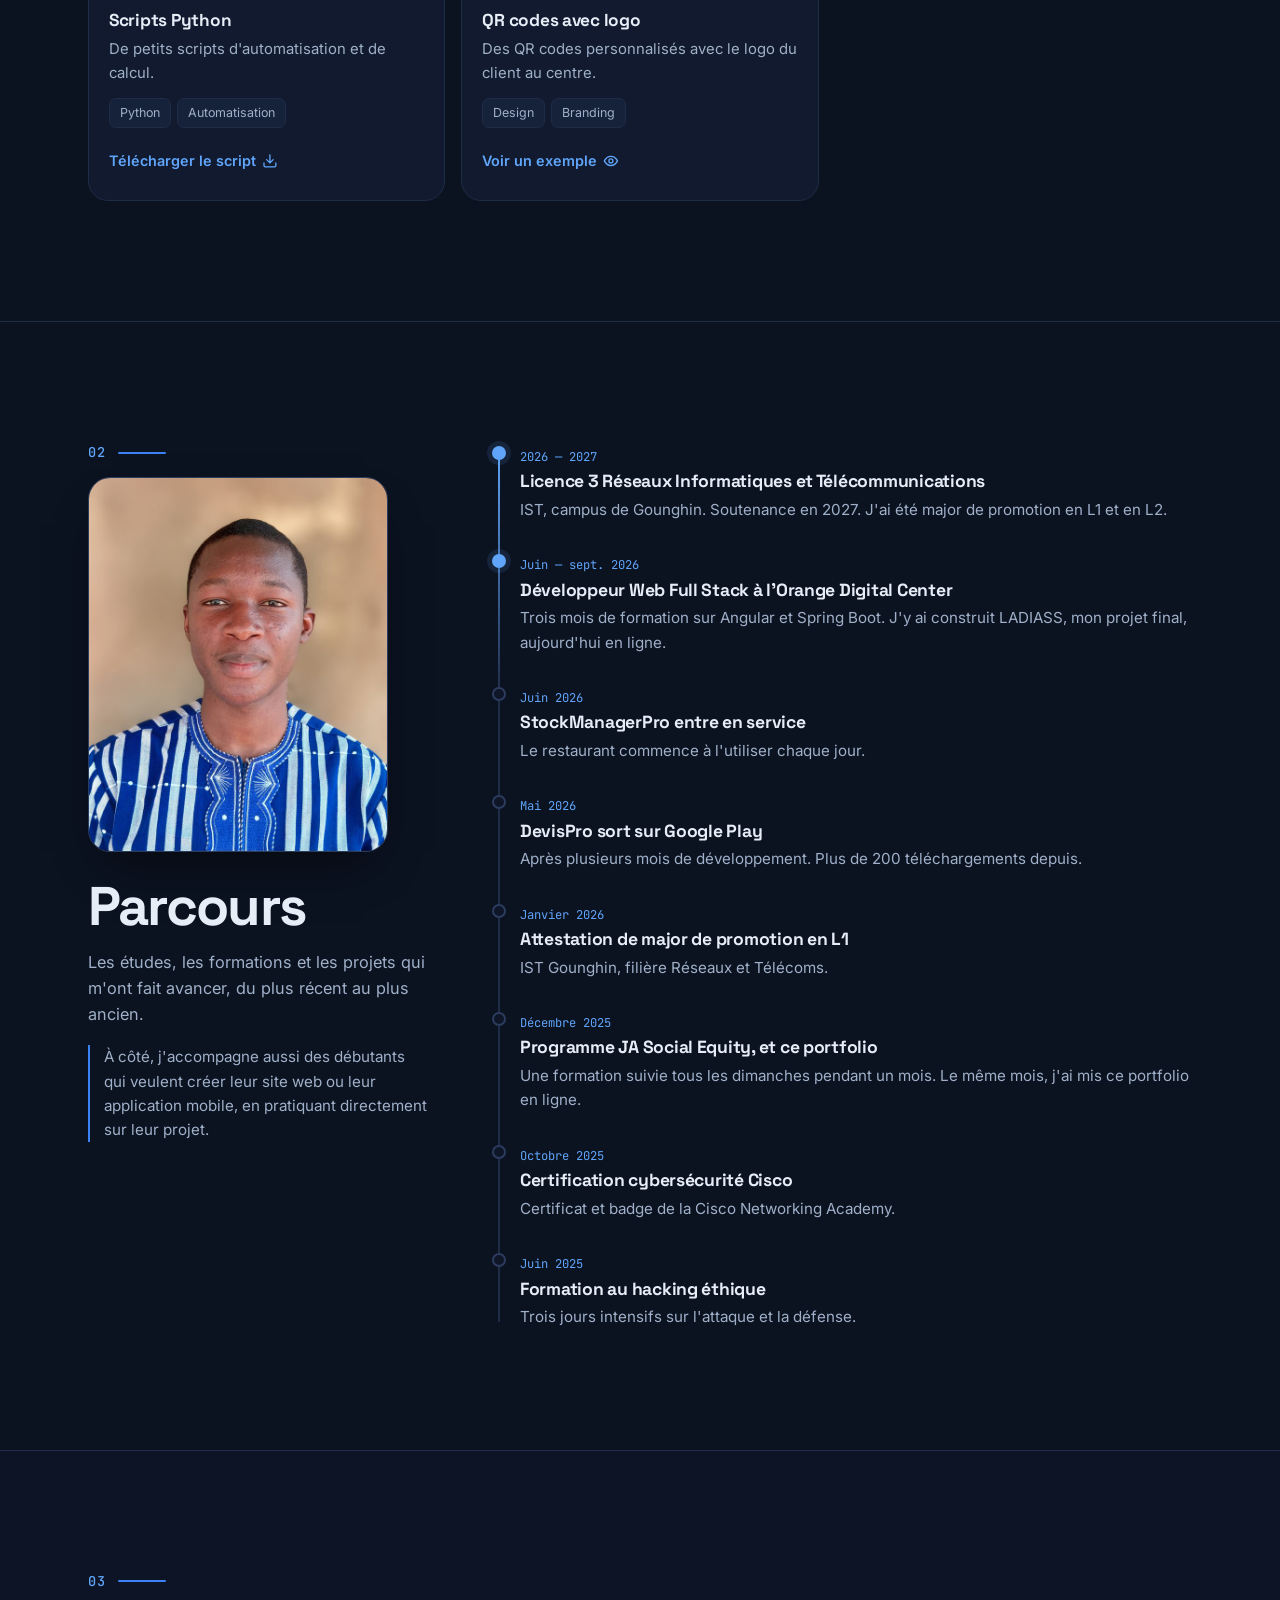
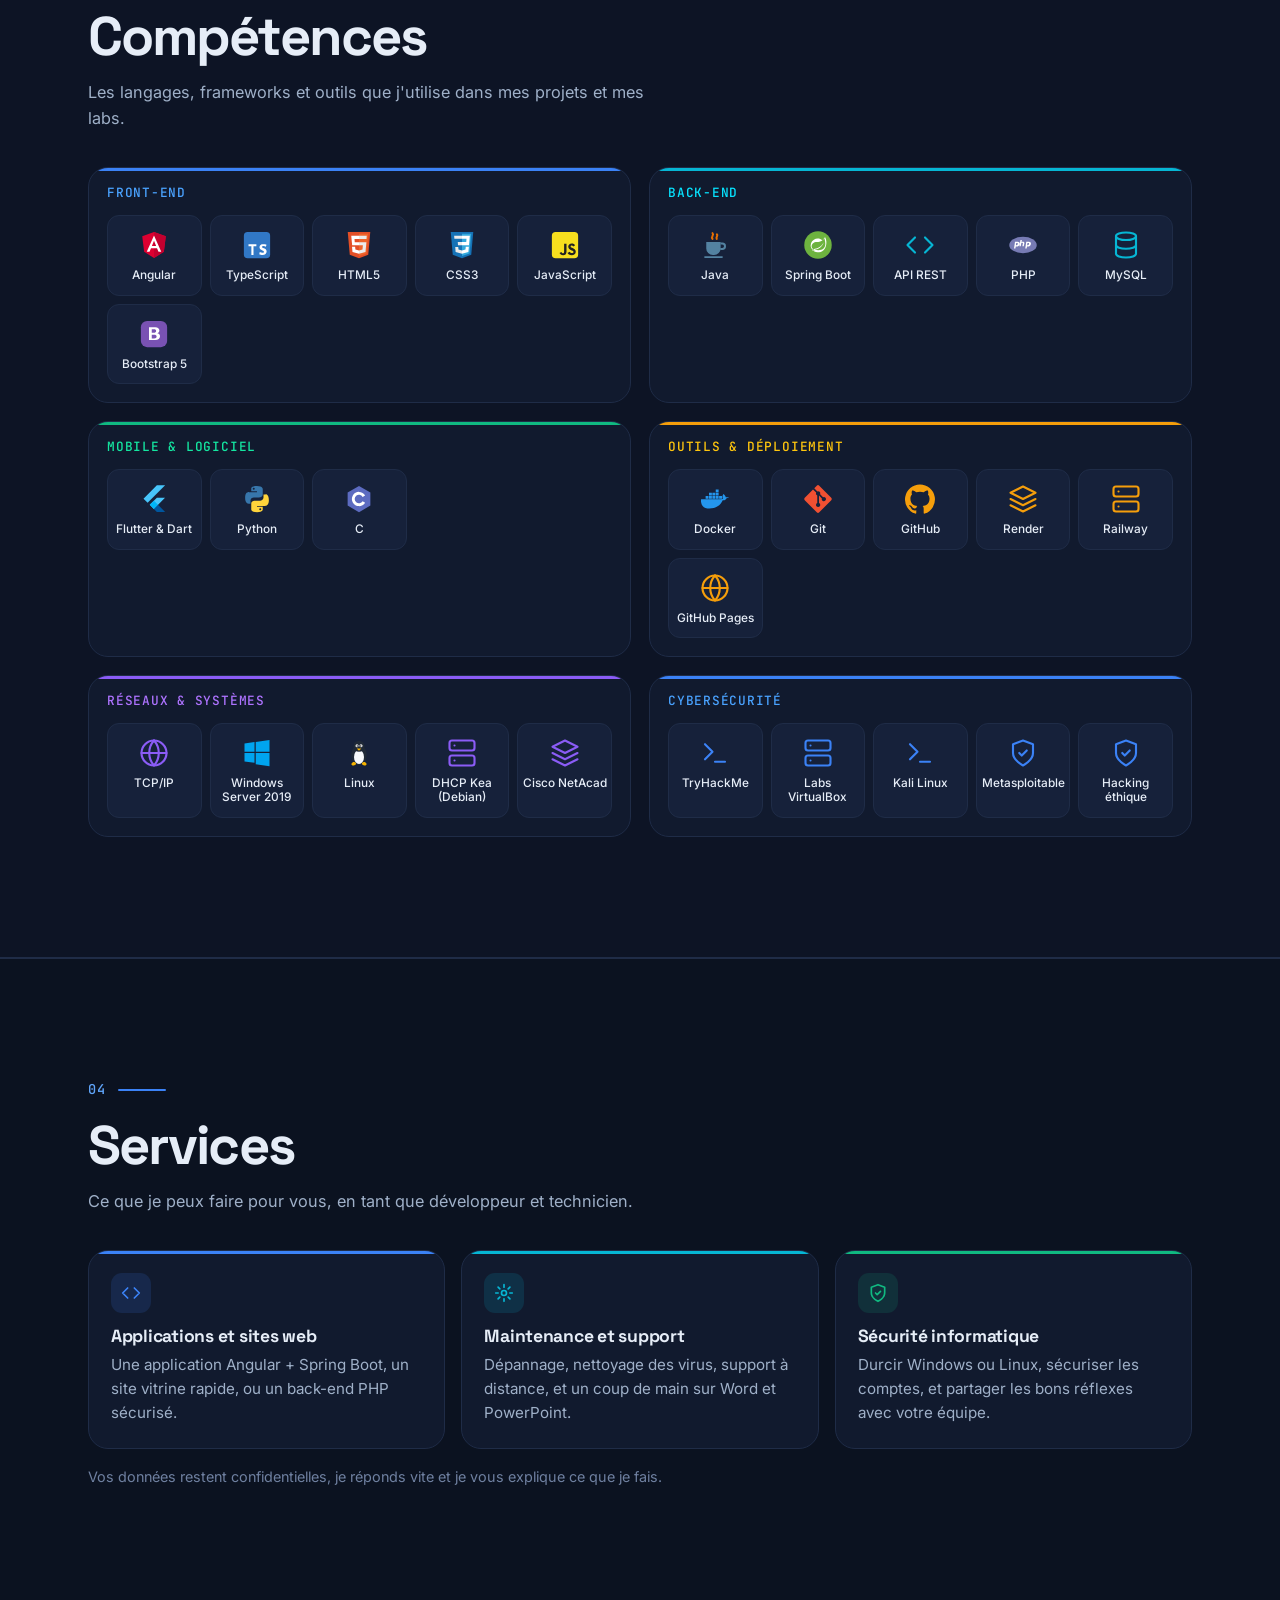
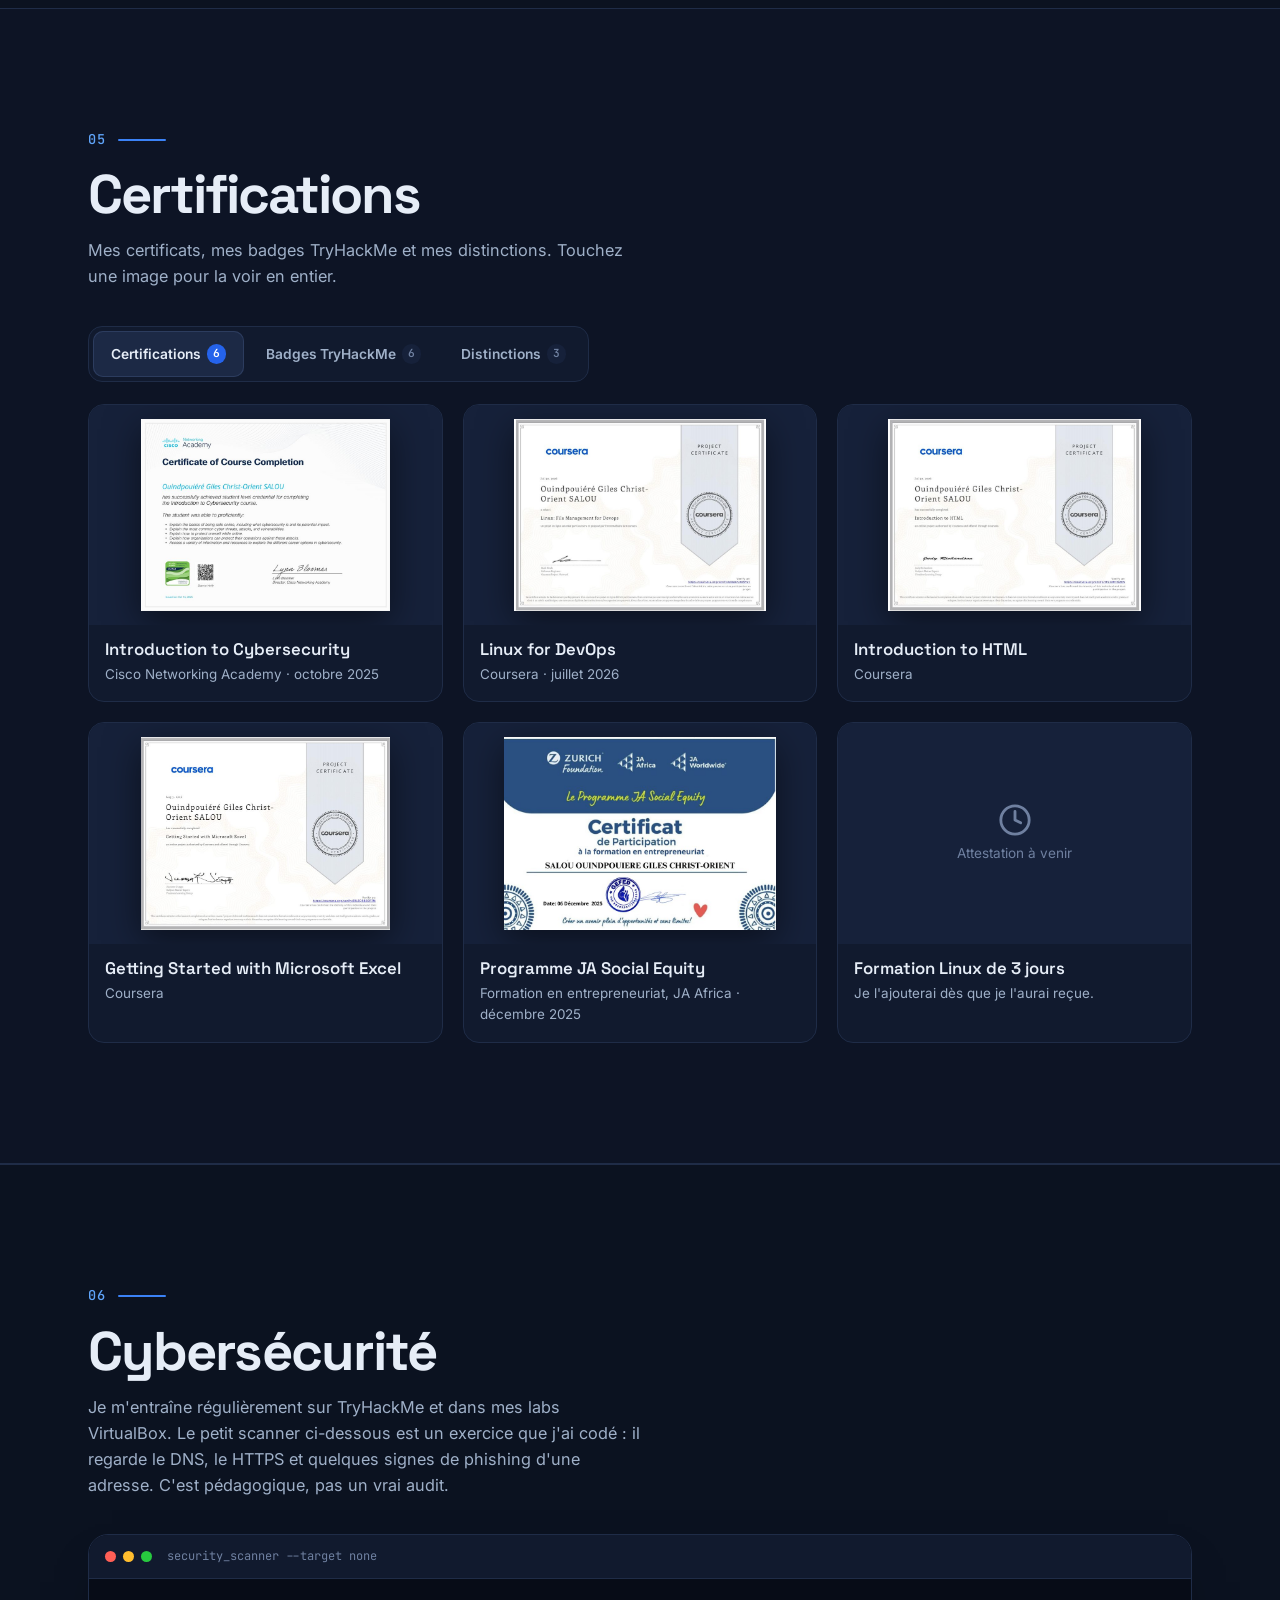
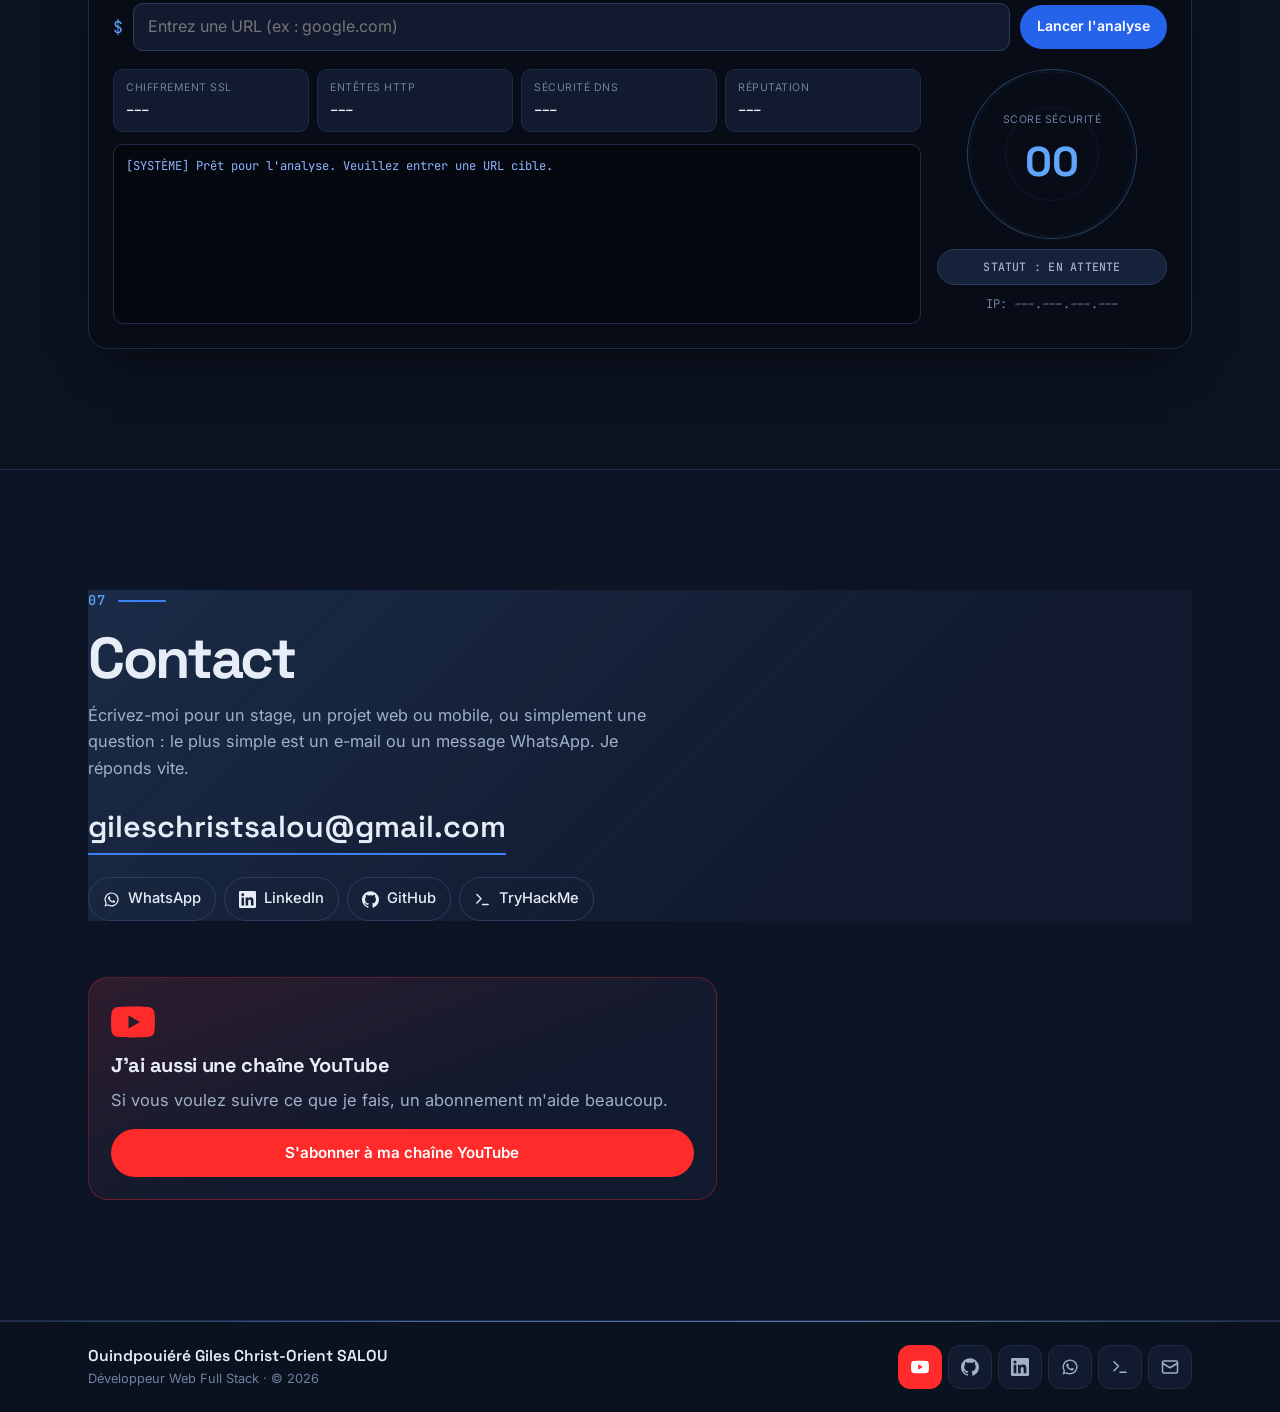
==== commit 9850ac75: "Accueil : tout dans le premier écran et effet machine à écrire avec curseur - Accueil compacté sur t" ====
--- a/index.html
+++ b/index.html
@@ -160,8 +160,8 @@
 
                 <div class="hero-text">
                     <p class="hero-status"><span class="dot"></span>Disponible pour un stage de fin d'études dès janvier 2027</p>
-                    <h1><span class="name-line">Ouindpouiéré Giles</span> <span class="name-line">Christ-Orient <span class="accent-name">SALOU</span></span></h1>
-                    <p class="hero-role">Développeur Web Full Stack <span>Angular &amp; Spring Boot</span></p>
+                    <h1 id="hero-name" aria-label="Ouindpouiéré Giles Christ-Orient SALOU"><span class="name-line">Ouindpouiéré Giles</span> <span class="name-line">Christ-Orient <span class="accent-name">SALOU</span></span></h1>
+                    <p class="hero-role" id="hero-role" data-roles="Développeur Web Full Stack · Angular &amp; Spring Boot|Développeur d'applications Android|Développeur Python|Réseaux &amp; cybersécurité">Développeur Web Full Stack <span>Angular &amp; Spring Boot</span></p>
                     <p class="hero-hook">Je construis des applications web et mobiles que des gens utilisent chaque jour.</p>
                     <p class="hero-lead">Étudiant en Licence 3 Réseaux Informatiques et Télécommunications à l'IST (campus de Gounghin), formé au développement Full Stack à l'Orange Digital Center.</p>
                     <div class="hero-cta">
--- a/style.css
+++ b/style.css
@@ -348,12 +348,12 @@
 .name-line { display: block; }
 .accent-name { color: var(--accent); }
 .hero-role { margin-top: 14px; font-family: var(--font-head); font-size: clamp(1.1rem, 4vw, 1.45rem); font-weight: 600; }
-.hero-role span { display: block; white-space: nowrap; margin-top: 2px; color: var(--muted); font-weight: 500; font-size: .85em; }
+.hero-role > span:not(.sr-only):not(.tw-role) { display: block; white-space: nowrap; margin-top: 2px; color: var(--muted); font-weight: 500; font-size: .85em; }
 .hero-lead { margin: 16px auto 0; color: var(--muted); max-width: 58ch; font-size: 1.02rem; }
 
 .hero-cta { display: grid; grid-template-columns: 1fr 1fr; gap: 10px; margin-top: 24px; }
 .hero-cta .btn { padding-left: 12px; padding-right: 12px; white-space: nowrap; }
-@media (max-width: 379px) { .hero-cta { grid-template-columns: 1fr; } }
+@media (max-width: 379px) { .hero-cta .btn { padding-left: 8px; padding-right: 8px; font-size: 0.86rem; gap: 6px; } .hero-cta .btn-primary .ic { display: none; } }
 .hero-yt { grid-column: 1 / -1; }
 .socials { display: flex; flex-wrap: wrap; justify-content: center; gap: 8px; margin-top: 20px; }
 .socials a {
@@ -367,8 +367,8 @@
 
 /* Accroche et preuves dans l'accueil */
 .hero-status {
-    padding: 6px 14px; border-radius: 16px; border: 1px solid rgba(52, 211, 153, .3); background: rgba(52, 211, 153, .08);
-    color: #a7f3d0; font-weight: 500;
+    padding: 8px 16px; border-radius: 16px; border: 1px solid rgba(52, 211, 153, .55); background: rgba(52, 211, 153, .14);
+    color: #d1fae5; font-weight: 600; font-size: 0.92rem; line-height: 1.35;
 }
 .hero-hook { margin: 18px auto 0; max-width: 30ch; font-family: var(--font-head); font-size: clamp(1.2rem, 4.4vw, 1.55rem); font-weight: 600; line-height: 1.25; color: var(--text); }
 .hero-lead { margin-top: 12px; }
@@ -382,6 +382,51 @@
 @media (min-width: 900px) {
     .hero-hook, .proofs { margin-left: 0; }
     .proofs { grid-template-columns: 1fr 1fr; max-width: 640px; }
+}
+
+
+/* Téléphone : tout l'essentiel de l'accueil tient dans le premier écran */
+@media (max-width: 559px) {
+    .hero { padding: 14px 0 32px; }
+    .hero-grid { gap: 6px; }
+    .photo-stage { --photo: clamp(128px, 38vw, 150px); --r-out: calc(var(--photo) / 2 + 26px); --orb: 32px; }
+    .hero-status { font-size: 0.8rem; padding: 6px 12px; margin-bottom: 10px; }
+    .hero h1 { font-size: clamp(1.75rem, 8vw, 2.1rem); }
+    .hero-role { margin-top: 8px; font-size: 0.98rem; }
+    .hero-role > span:not(.sr-only):not(.tw-role) { display: inline; margin: 0; font-size: 1em; white-space: normal; }
+    .hero-role > span:not(.sr-only):not(.tw-role)::before { content: "· "; color: var(--faint); }
+    .hero-hook { margin-top: 10px; font-size: 1.08rem; }
+    .hero-lead { margin-top: 8px; font-size: 0.9rem; line-height: 1.5; }
+    .hero-cta { margin-top: 16px; }
+}
+
+
+/* Petits écrans en hauteur (ex. 360x640) : on resserre encore */
+@media (max-width: 559px) and (max-height: 720px) {
+    .hero { padding-top: 6px; }
+    .photo-stage { --photo: 108px; --r-out: calc(var(--photo) / 2 + 20px); --orb: 28px; }
+    .hero-status { font-size: 0.74rem; padding: 5px 10px; margin-bottom: 6px; }
+    .hero h1 { font-size: 1.7rem; line-height: 1.02; }
+    .hero-role { margin-top: 6px; font-size: 0.9rem; }
+    .hero-hook { margin-top: 8px; font-size: 1rem; line-height: 1.22; }
+    .hero-lead { margin-top: 6px; font-size: 0.84rem; line-height: 1.45; }
+    .hero-cta { margin-top: 12px; }
+    .hero-cta .btn { min-height: 44px; padding-top: 8px; padding-bottom: 8px; }
+}
+
+
+/* Nom et titre écrits au chargement (machine à écrire) */
+.tw-rest { visibility: hidden; }
+.tw-caret { display: inline; border-left: 3px solid var(--accent); margin-right: -3px; animation: tw-blink 1s steps(1) infinite; }
+@keyframes tw-blink { 50% { opacity: 0; } }
+.hero-role { line-height: 1.3; min-height: 1.3em; }
+@media (max-width: 559px) { .hero-role { min-height: 2.6em; } }
+.sr-only { position: absolute; width: 1px; height: 1px; padding: 0; margin: -1px; overflow: hidden; clip: rect(0, 0, 0, 0); white-space: nowrap; border: 0; }
+
+
+/* Grands téléphones (ex. 390x844, 412x915) : il reste de la place, photo plus grande */
+@media (max-width: 559px) and (min-height: 780px) {
+    .photo-stage { --photo: 176px; --r-out: calc(var(--photo) / 2 + 30px); --orb: 34px; }
 }
 
 /* Chiffres clés : une simple rangée de chiffres, sans cartes */
@@ -409,8 +454,8 @@
     .hero-cta, .socials { justify-content: flex-start; }
     .hero-lead { margin-left: 0; }
     .hero-role { font-size: 1.25rem; }
-    .hero-role span { display: inline; margin: 0; font-size: 1em; }
-    .hero-role span::before { content: "· "; color: var(--faint); }
+    .hero-role > span:not(.sr-only):not(.tw-role) { display: inline; margin: 0; font-size: 1em; }
+    .hero-role > span:not(.sr-only):not(.tw-role)::before { content: "· "; color: var(--faint); }
     .hero-photo { order: 2; }
     .hero h1 { font-size: clamp(2.6rem, 4.3vw, 3.6rem); }
     .photo-stage { --photo: 250px; --r-out: 178px; --r-in: 148px; --orb: 42px; }
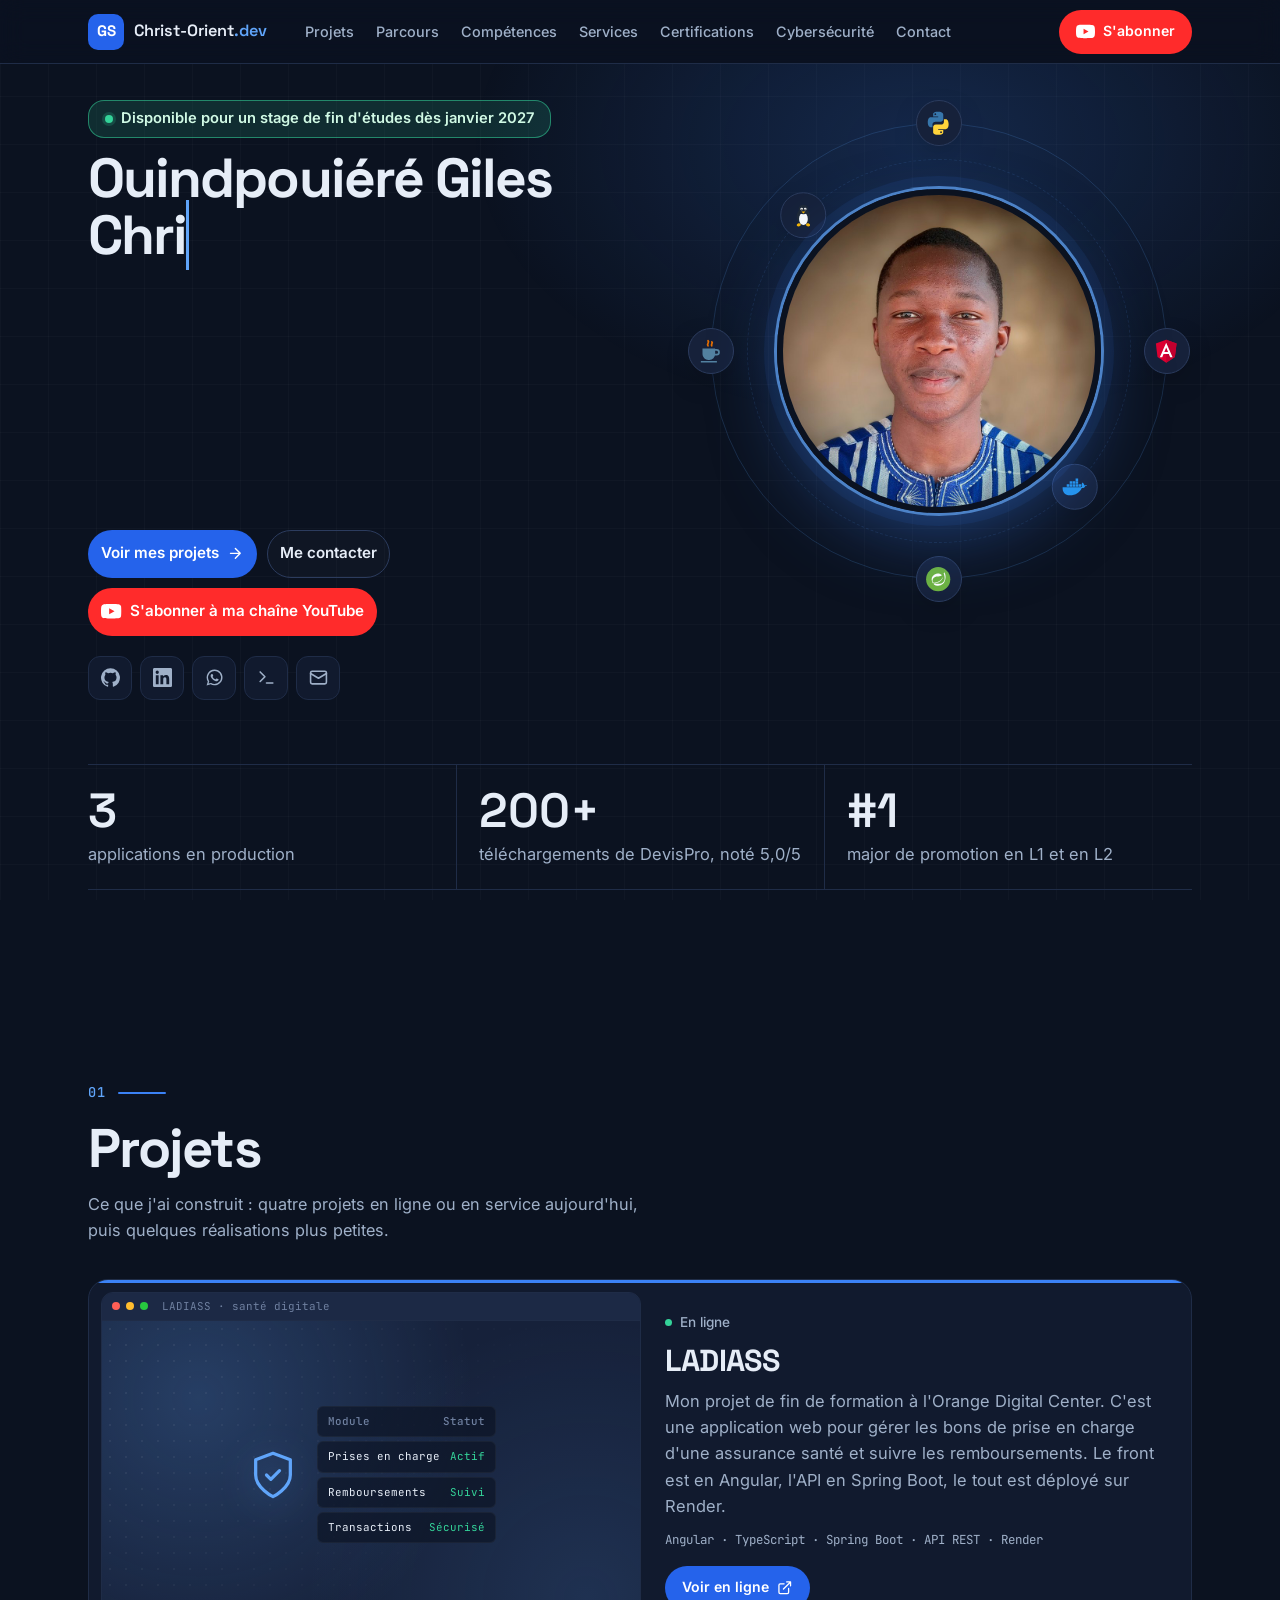
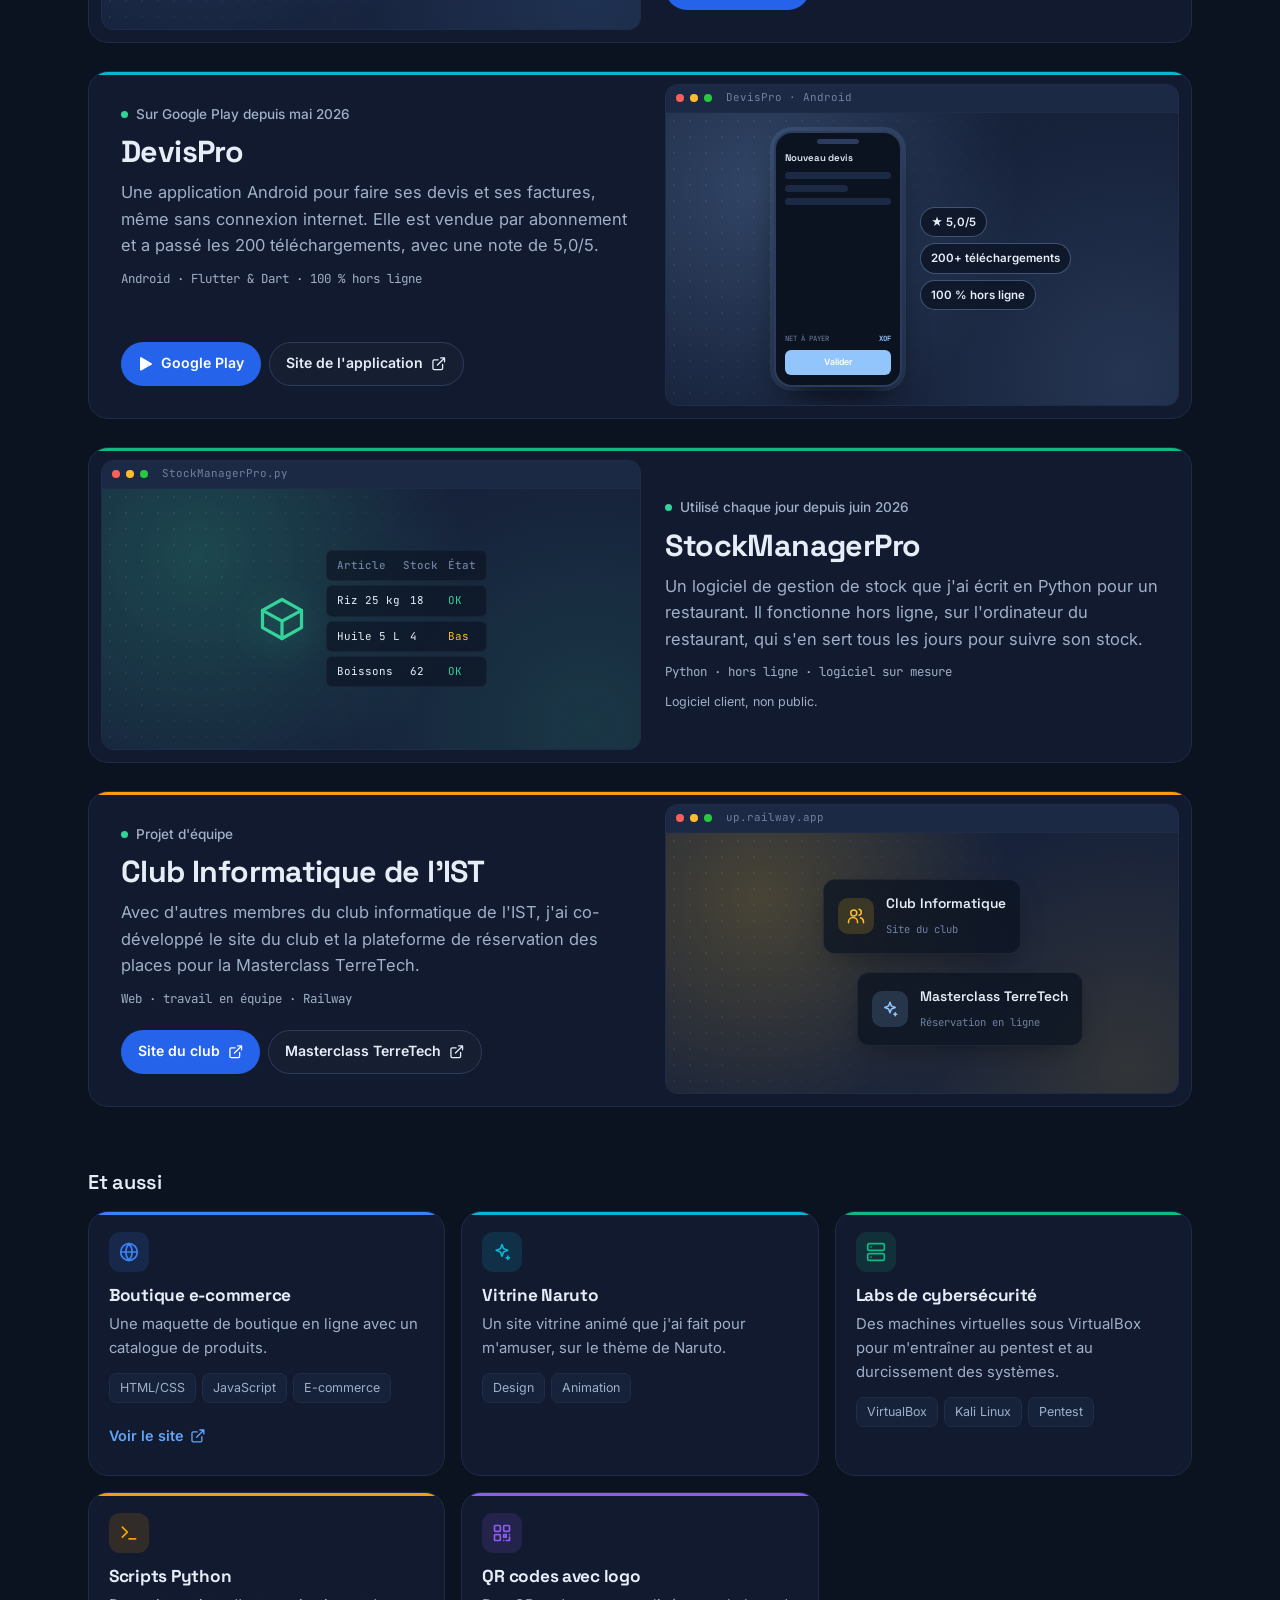
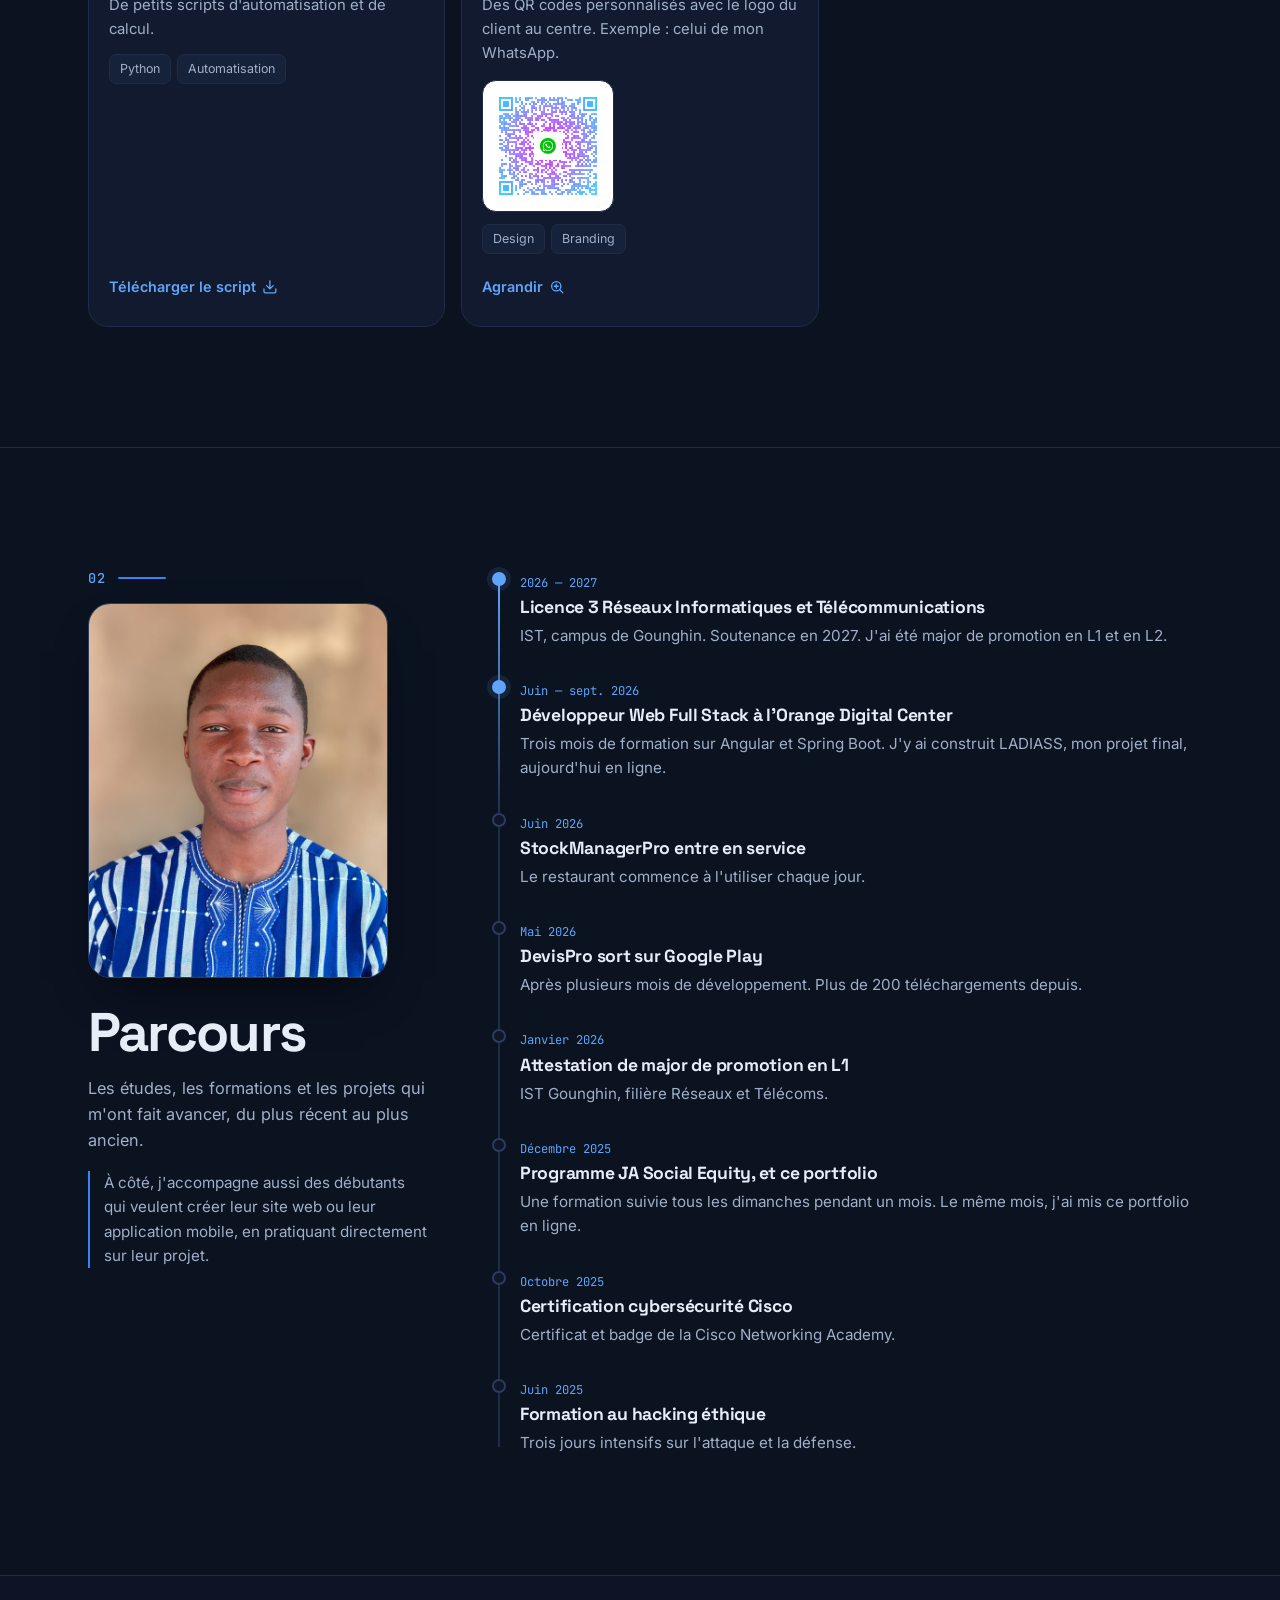
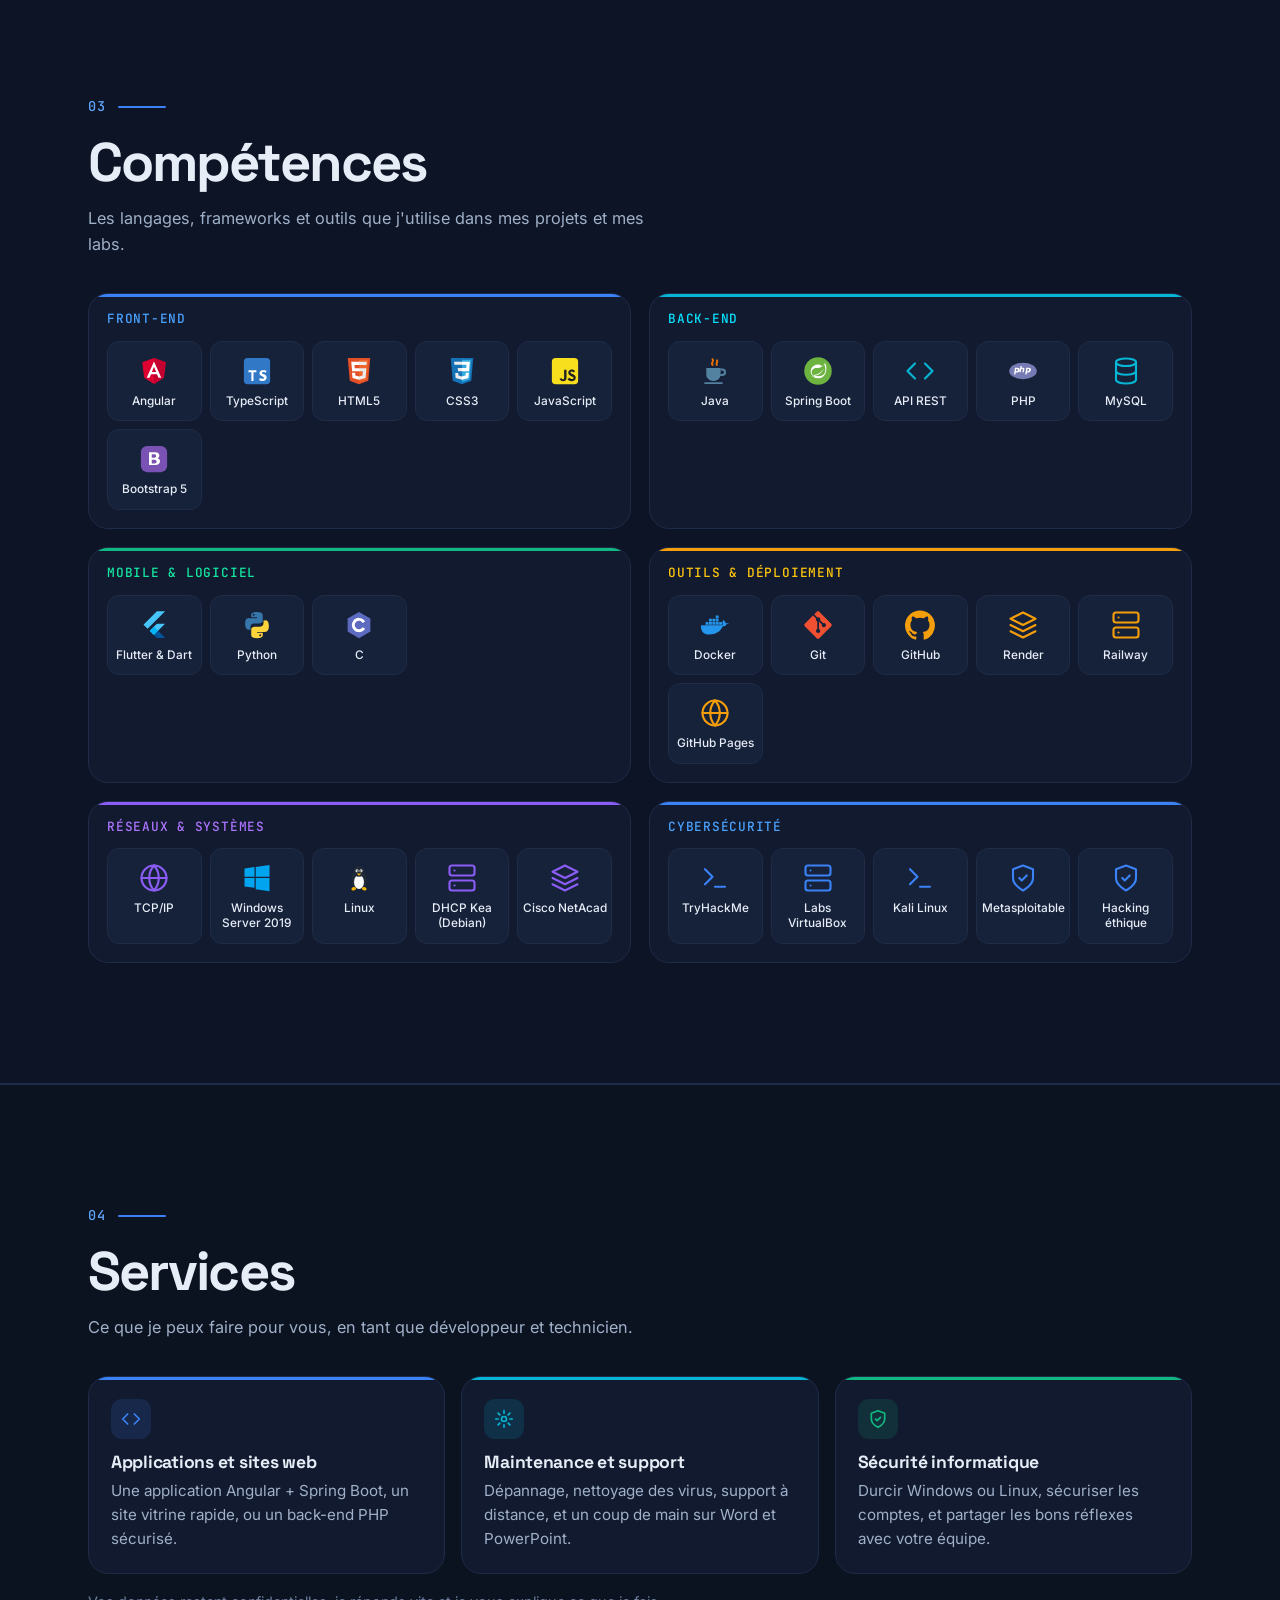
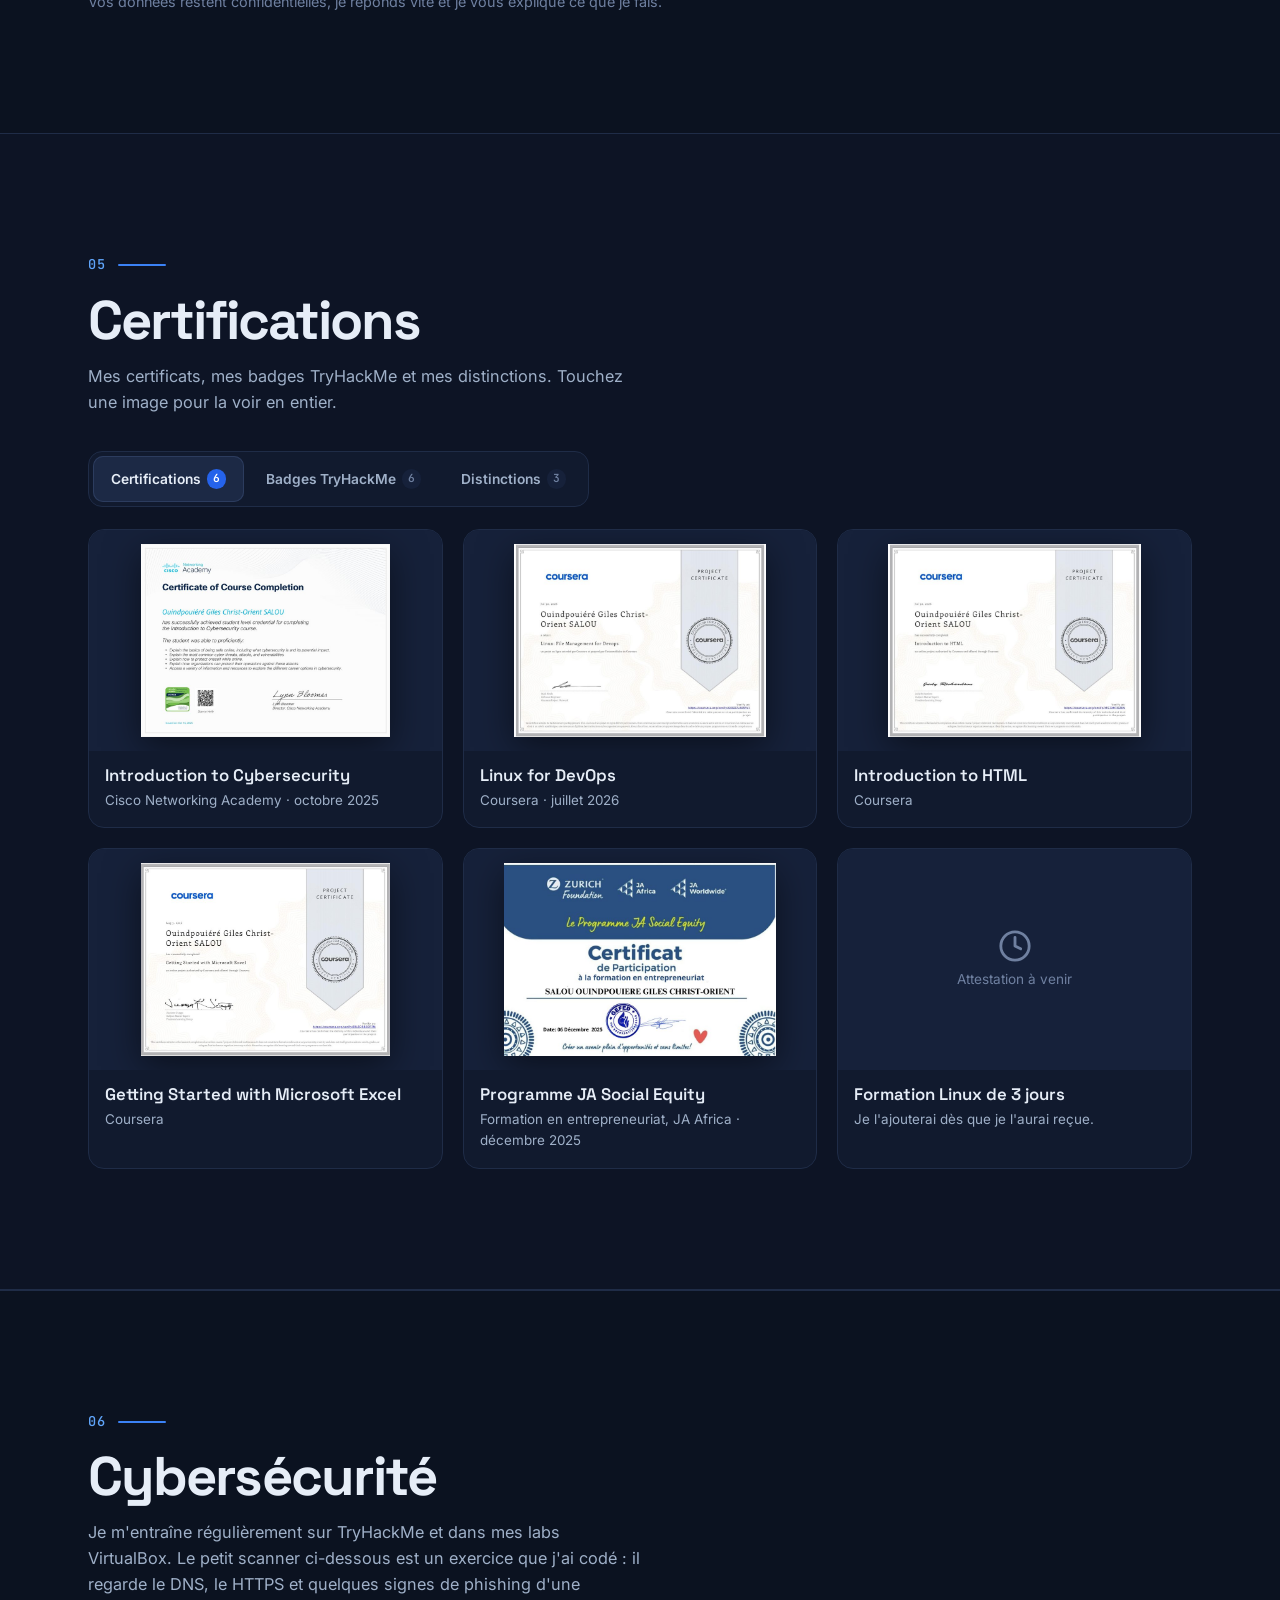
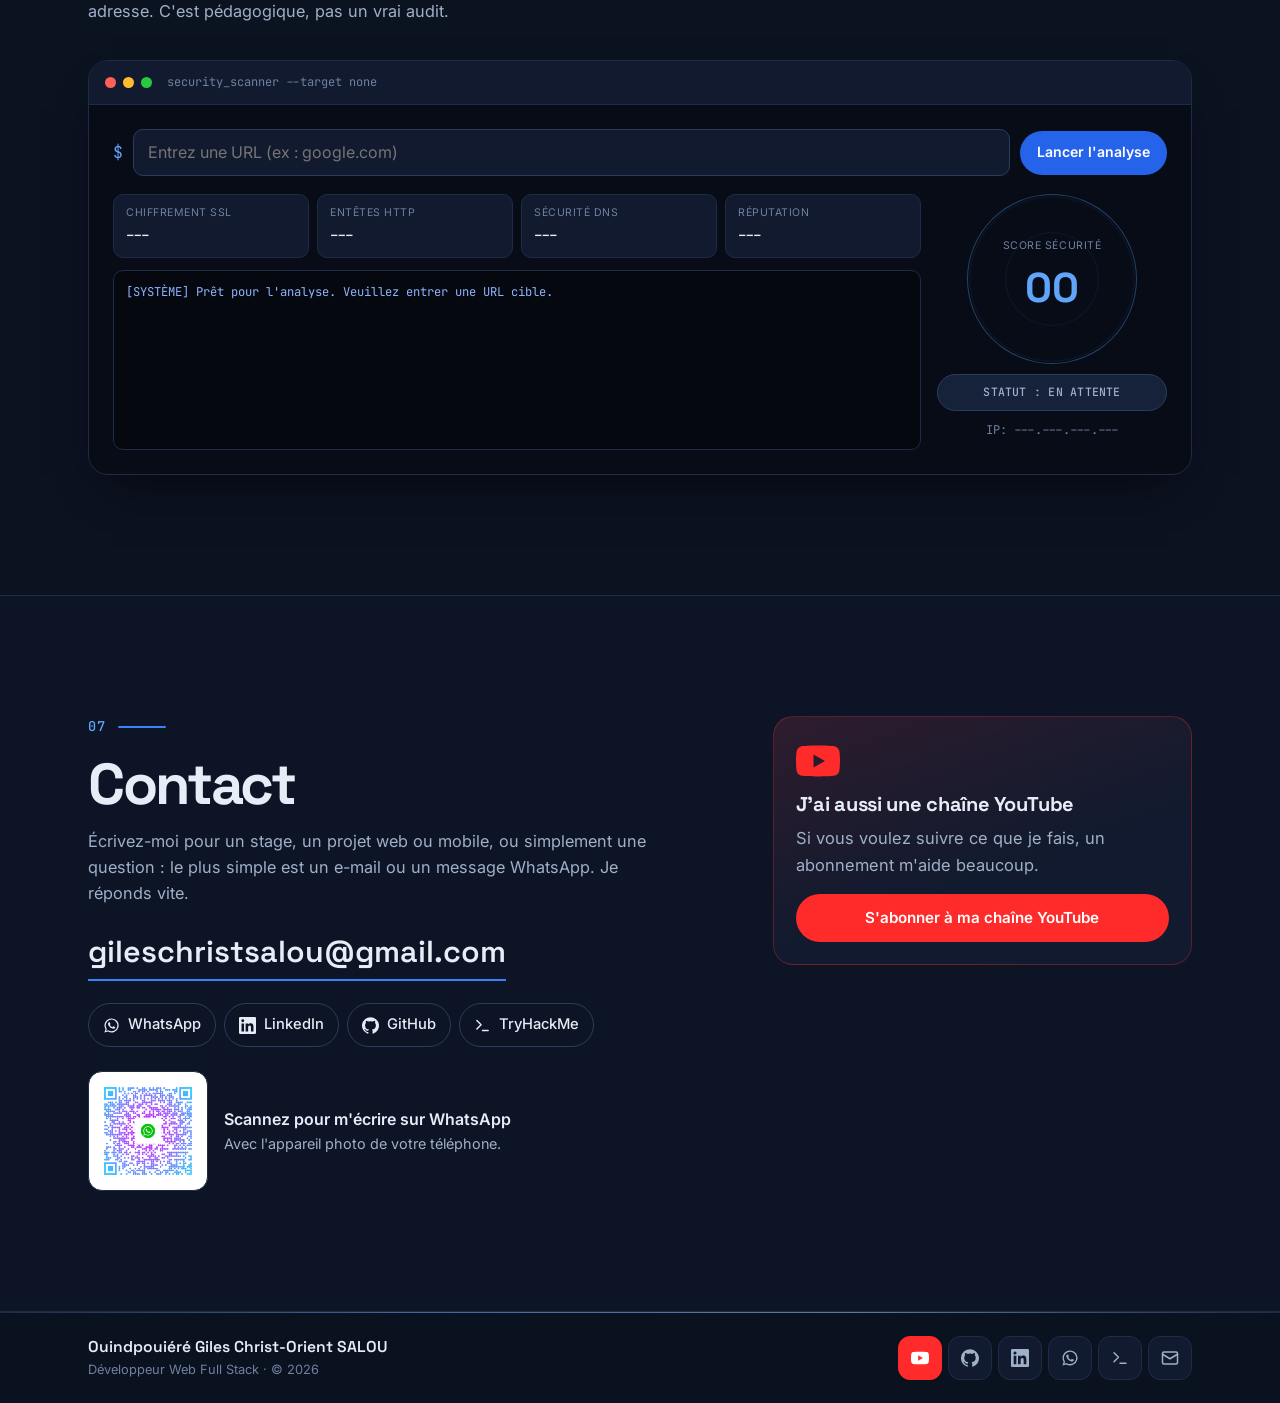
==== commit 8bdb1c74: "QR code WhatsApp affiché directement (carte QR codes et section Contact) ; correction de la mise en " ====
--- a/index.html
+++ b/index.html
@@ -338,9 +338,12 @@
                     <article class="small-card reveal">
                         <span class="mini-ic"><svg class="ic"><use href="#i-qr"/></svg></span>
                         <h4>QR codes avec logo</h4>
-                        <p>Des QR codes personnalisés avec le logo du client au centre.</p>
+                        <p>Des QR codes personnalisés avec le logo du client au centre. Exemple : celui de mon WhatsApp.</p>
+                        <button type="button" class="qr-thumb" data-zoom="qrcodes/whatsapp.png" data-title="QR code WhatsApp avec logo" aria-label="Agrandir le QR code">
+                            <img src="images/thumbs/qr-whatsapp.png" alt="QR code WhatsApp avec logo" loading="lazy" width="400" height="400">
+                        </button>
                         <ul class="tags"><li>Design</li><li>Branding</li></ul>
-                        <button type="button" class="card-action" data-zoom="qrcodes/whatsapp.png" data-title="Exemple de QR code avec logo">Voir un exemple <svg class="ic"><use href="#i-eye"/></svg></button>
+                        <button type="button" class="card-action" data-zoom="qrcodes/whatsapp.png" data-title="QR code WhatsApp avec logo">Agrandir <svg class="ic"><use href="#i-zoom"/></svg></button>
                     </article>
                 </div>
             </div>
@@ -738,6 +741,12 @@
                         <li><a href="https://github.com/sgileschristorient-jpg" target="_blank" rel="noopener"><svg class="ic fill"><use href="#b-github"/></svg> GitHub</a></li>
                         <li><a href="https://tryhackme.com/p/sgileschristorient?tab=badges" target="_blank" rel="noopener"><svg class="ic"><use href="#i-terminal"/></svg> TryHackMe</a></li>
                     </ul>
+                    <div class="contact-qr">
+                        <button type="button" class="qr-thumb" data-zoom="qrcodes/whatsapp.png" data-title="Scannez pour m'écrire sur WhatsApp" aria-label="Agrandir le QR code WhatsApp">
+                            <img src="images/thumbs/qr-whatsapp.png" alt="QR code pour m'écrire sur WhatsApp" loading="lazy" width="400" height="400">
+                        </button>
+                        <p><strong>Scannez pour m'écrire sur WhatsApp</strong>Avec l'appareil photo de votre téléphone.</p>
+                    </div>
                 </div>
 
                 <aside class="yt-card reveal">
--- a/style.css
+++ b/style.css
@@ -387,9 +387,9 @@
 
 /* Téléphone : tout l'essentiel de l'accueil tient dans le premier écran */
 @media (max-width: 559px) {
-    .hero { padding: 14px 0 32px; }
+    .hero { padding: 12px 0 32px; }
     .hero-grid { gap: 6px; }
-    .photo-stage { --photo: clamp(128px, 38vw, 150px); --r-out: calc(var(--photo) / 2 + 26px); --orb: 32px; }
+    .photo-stage { --photo: clamp(210px, 60vw, 240px); --r-out: calc(var(--photo) / 2 + 20px); --orb: 32px; }
     .hero-status { font-size: 0.8rem; padding: 6px 12px; margin-bottom: 10px; }
     .hero h1 { font-size: clamp(1.75rem, 8vw, 2.1rem); }
     .hero-role { margin-top: 8px; font-size: 0.98rem; }
@@ -403,13 +403,13 @@
 
 /* Petits écrans en hauteur (ex. 360x640) : on resserre encore */
 @media (max-width: 559px) and (max-height: 720px) {
-    .hero { padding-top: 6px; }
-    .photo-stage { --photo: 108px; --r-out: calc(var(--photo) / 2 + 20px); --orb: 28px; }
+    .hero { padding-top: 10px; }
+    .photo-stage { --photo: clamp(206px, 58vw, 226px); --r-out: calc(var(--photo) / 2 + 16px); --orb: 28px; }
     .hero-status { font-size: 0.74rem; padding: 5px 10px; margin-bottom: 6px; }
     .hero h1 { font-size: 1.7rem; line-height: 1.02; }
     .hero-role { margin-top: 6px; font-size: 0.9rem; }
-    .hero-hook { margin-top: 8px; font-size: 1rem; line-height: 1.22; }
-    .hero-lead { margin-top: 6px; font-size: 0.84rem; line-height: 1.45; }
+    .hero-hook { margin-top: 6px; font-size: 0.96rem; line-height: 1.2; }
+    .hero-lead { margin-top: 6px; font-size: 0.8rem; line-height: 1.4; }
     .hero-cta { margin-top: 12px; }
     .hero-cta .btn { min-height: 44px; padding-top: 8px; padding-bottom: 8px; }
 }
@@ -426,7 +426,7 @@
 
 /* Grands téléphones (ex. 390x844, 412x915) : il reste de la place, photo plus grande */
 @media (max-width: 559px) and (min-height: 780px) {
-    .photo-stage { --photo: 176px; --r-out: calc(var(--photo) / 2 + 30px); --orb: 34px; }
+    .photo-stage { --photo: clamp(220px, 60vw, 240px); --r-out: calc(var(--photo) / 2 + 22px); --orb: 34px; }
 }
 
 /* Chiffres clés : une simple rangée de chiffres, sans cartes */
@@ -447,7 +447,7 @@
 }
 /* Ordinateur : texte à gauche, photo et orbite à droite */
 @media (min-width: 900px) {
-    .hero { padding: 72px 0 80px; }
+    .hero { padding: 36px 0 72px; }
     .hero::before { left: 72%; top: -200px; }
     .hero-grid { grid-template-columns: 1fr 1fr; gap: 40px; align-items: center; }
     .hero-text { text-align: left; }
@@ -456,7 +456,7 @@
     .hero-role { font-size: 1.25rem; }
     .hero-role > span:not(.sr-only):not(.tw-role) { display: inline; margin: 0; font-size: 1em; }
     .hero-role > span:not(.sr-only):not(.tw-role)::before { content: "· "; color: var(--faint); }
-    .hero-photo { order: 2; }
+    .hero-photo { order: 2; align-self: start; }
     .hero h1 { font-size: clamp(2.6rem, 4.3vw, 3.6rem); }
     .photo-stage { --photo: 250px; --r-out: 178px; --r-in: 148px; --orb: 42px; }
     .photo-frame { border-width: 3px; box-shadow: 0 0 0 10px rgba(var(--brand-rgb), .08), 0 30px 80px -20px rgba(var(--brand-rgb), .5); }
@@ -1179,3 +1179,14 @@
 }
 
 [hidden] { display: none !important; }
+
+/* QR code WhatsApp affiché directement */
+.qr-thumb { display: block; padding: 8px; border: 1px solid var(--border); border-radius: 14px; background: #fff; cursor: zoom-in; }
+.qr-thumb img { display: block; width: 100%; height: auto; border-radius: 6px; }
+.small-card .qr-thumb { width: 132px; margin-top: 6px; }
+.contact-qr { display: flex; align-items: center; gap: 16px; margin-top: 24px; }
+.contact-qr .qr-thumb { width: 120px; flex: none; }
+.contact-qr p { display: flex; flex-direction: column; color: var(--muted); font-size: 0.9rem; }
+.contact-qr strong { color: var(--text); font-size: 1rem; }
+/* Bloc Contact : on neutralise l'ancien style de carte (fond + pleine largeur) */
+.contact .contact-main { grid-column: auto; background: none; border: 0; padding: 0; min-height: 0; }
